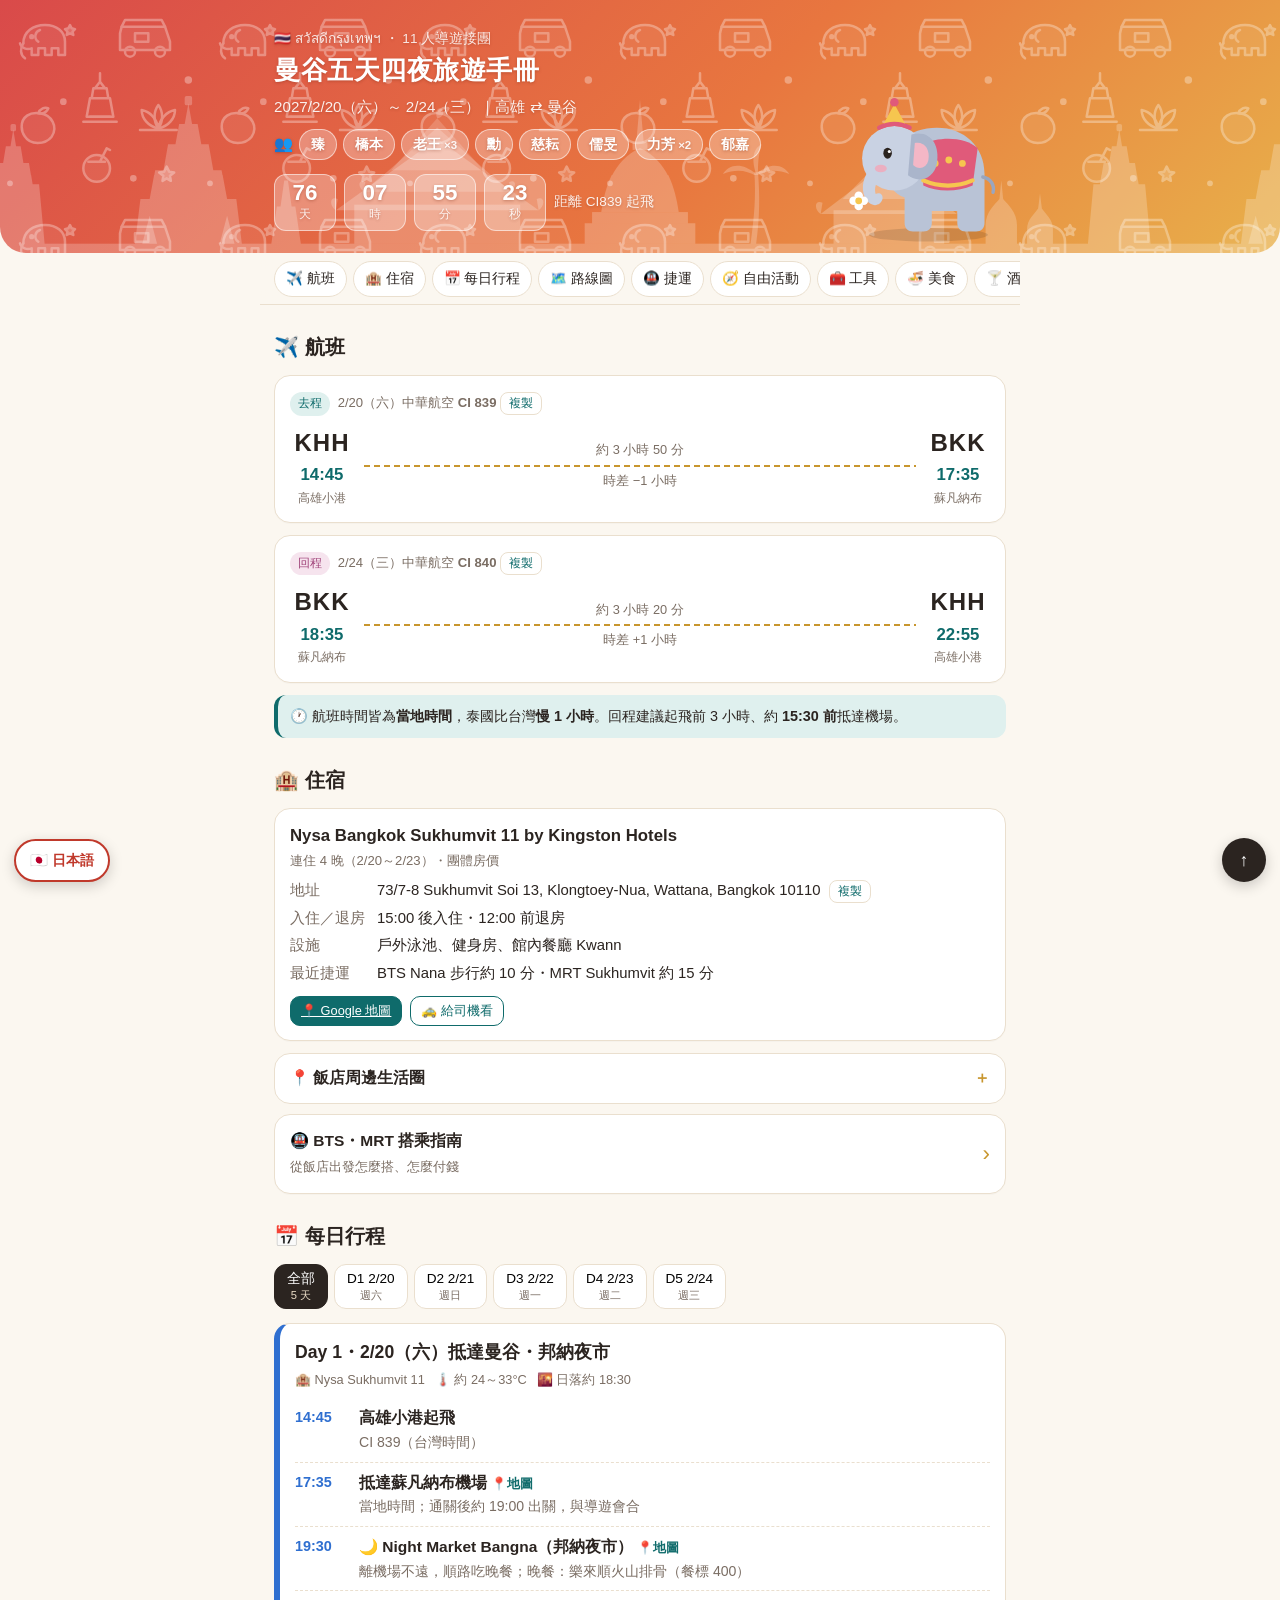
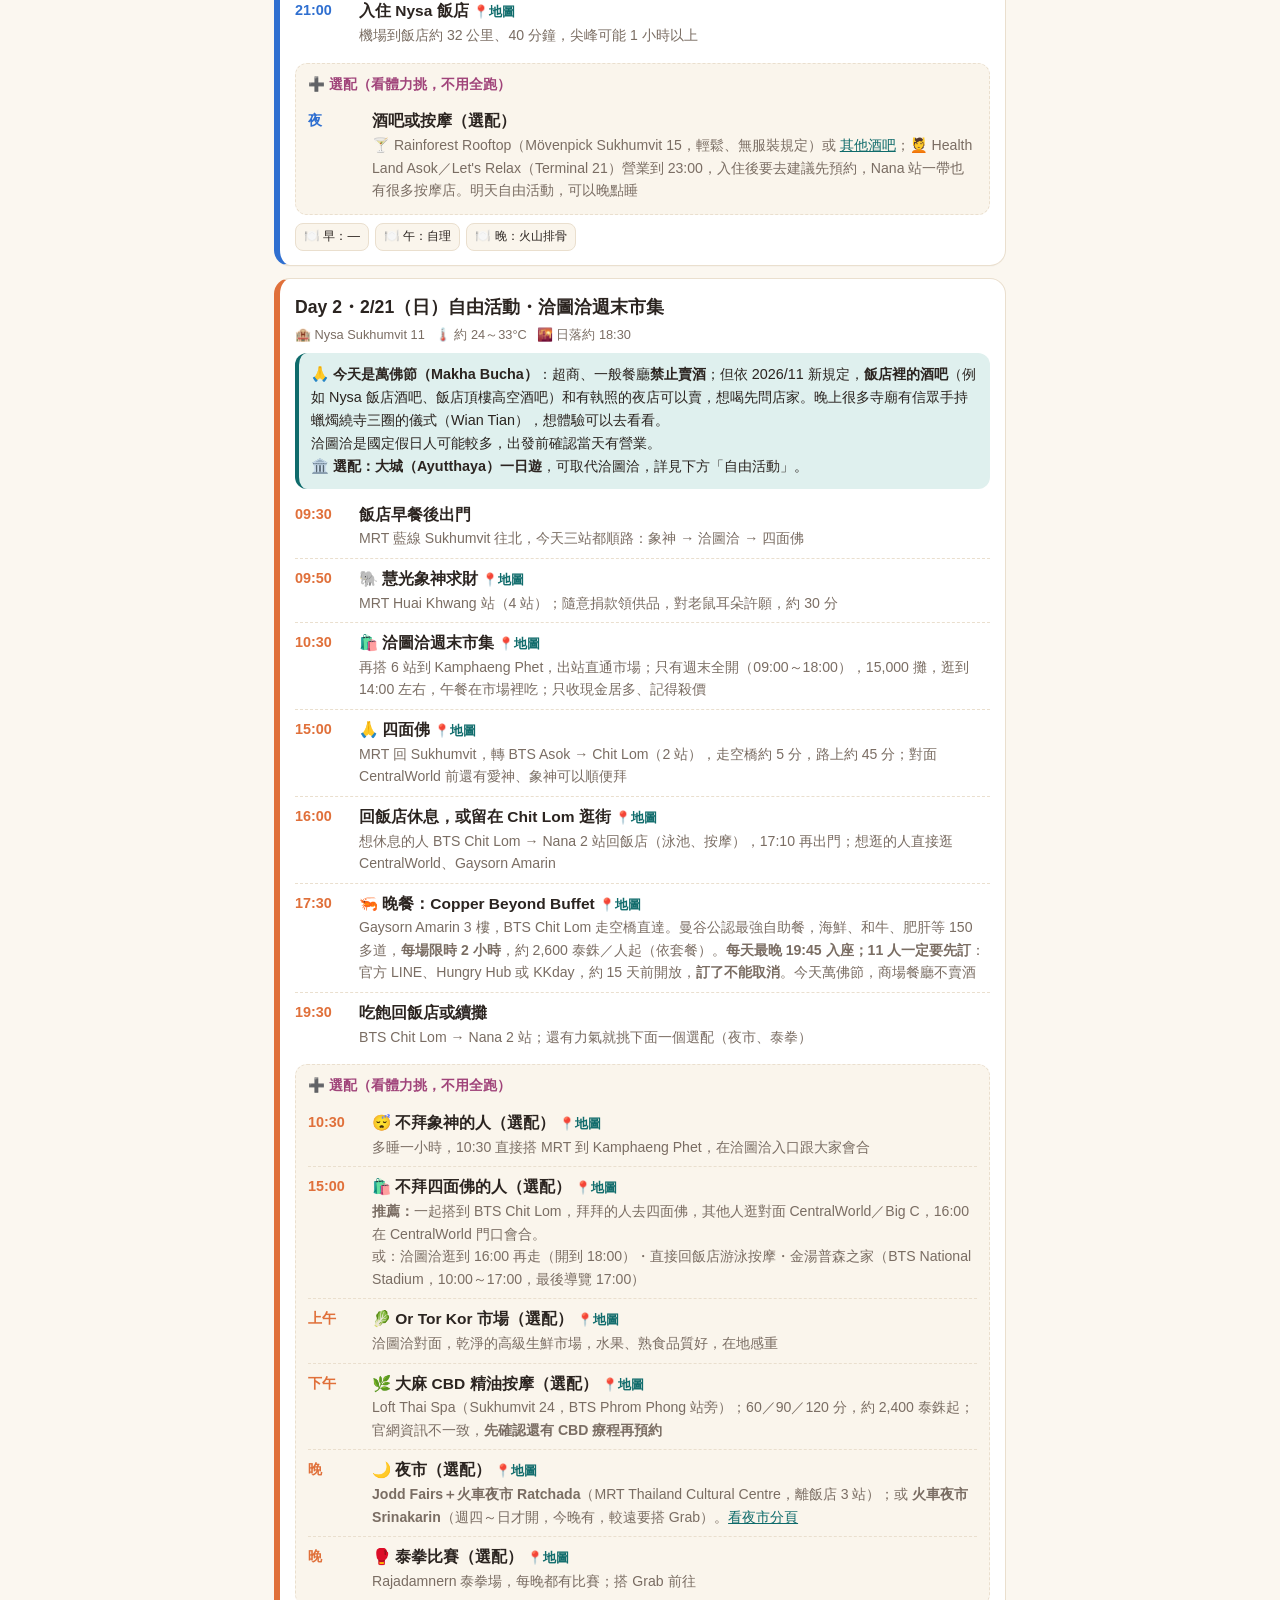
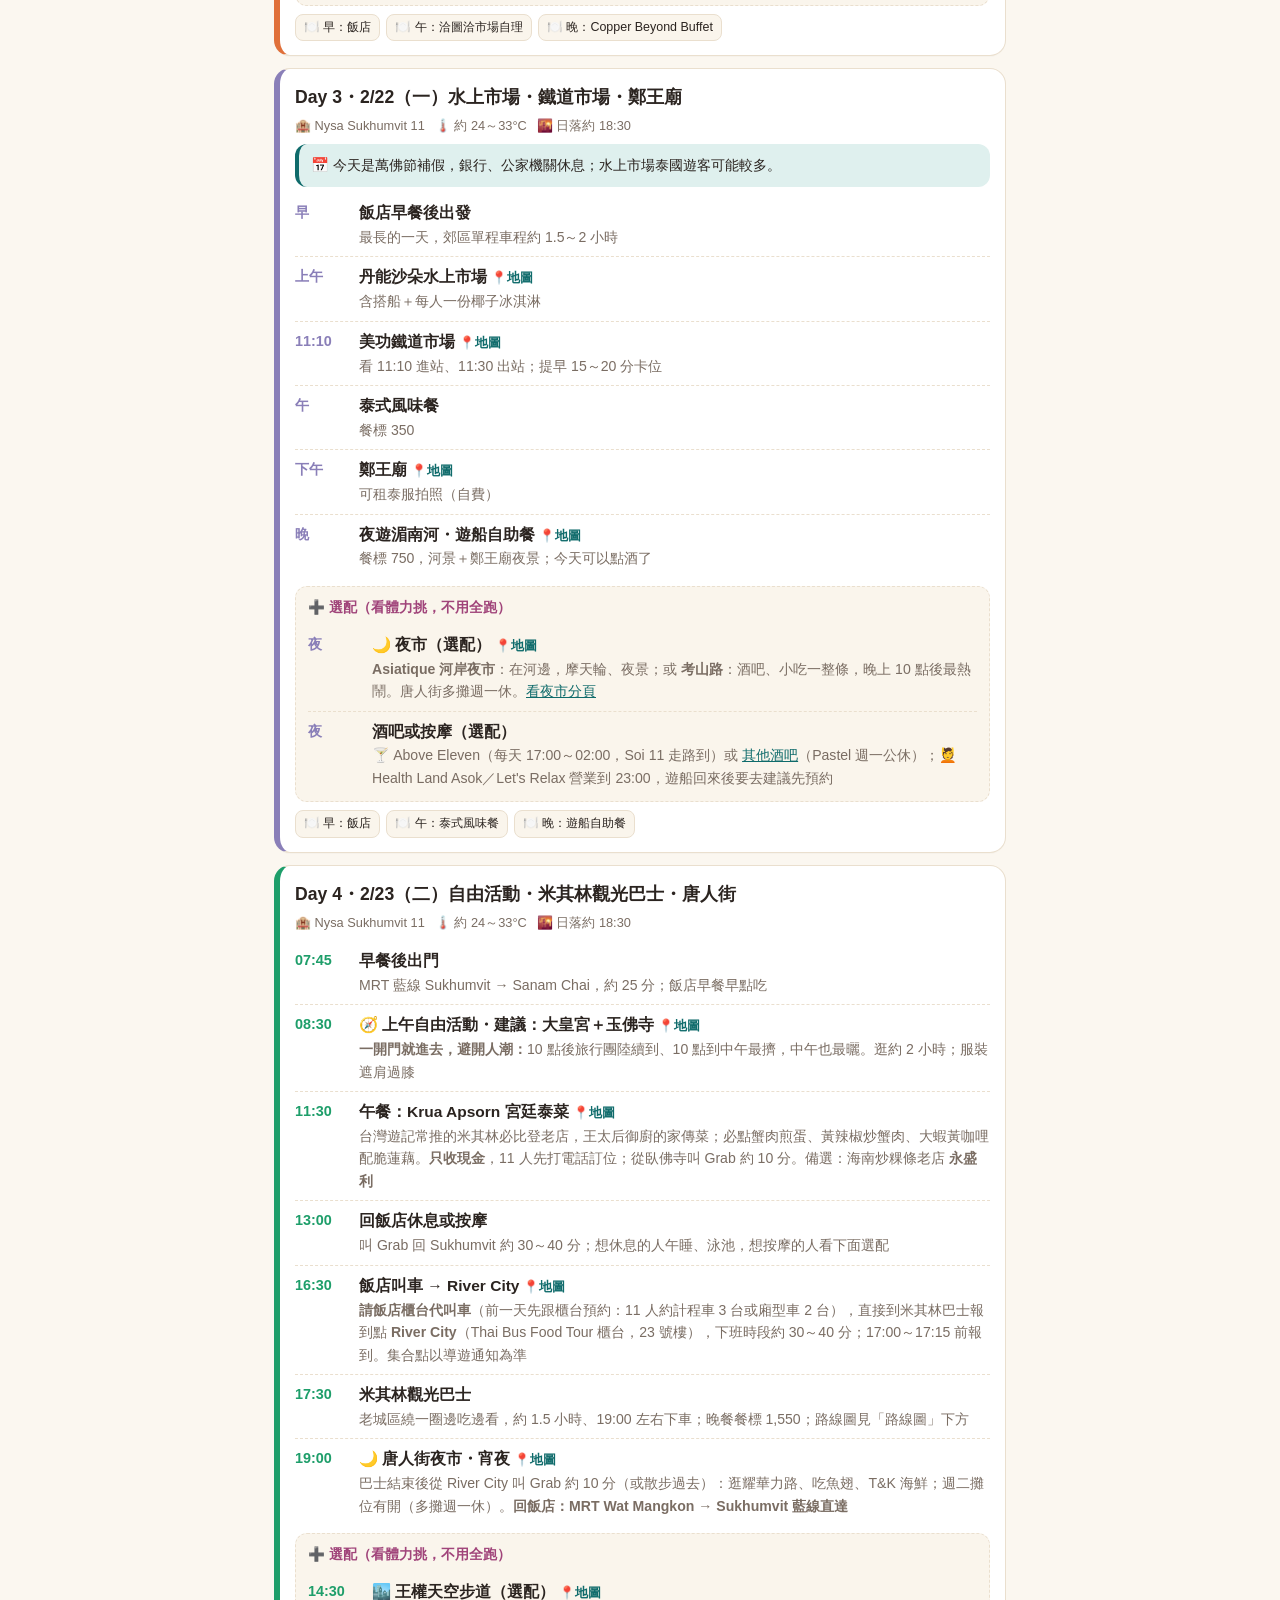
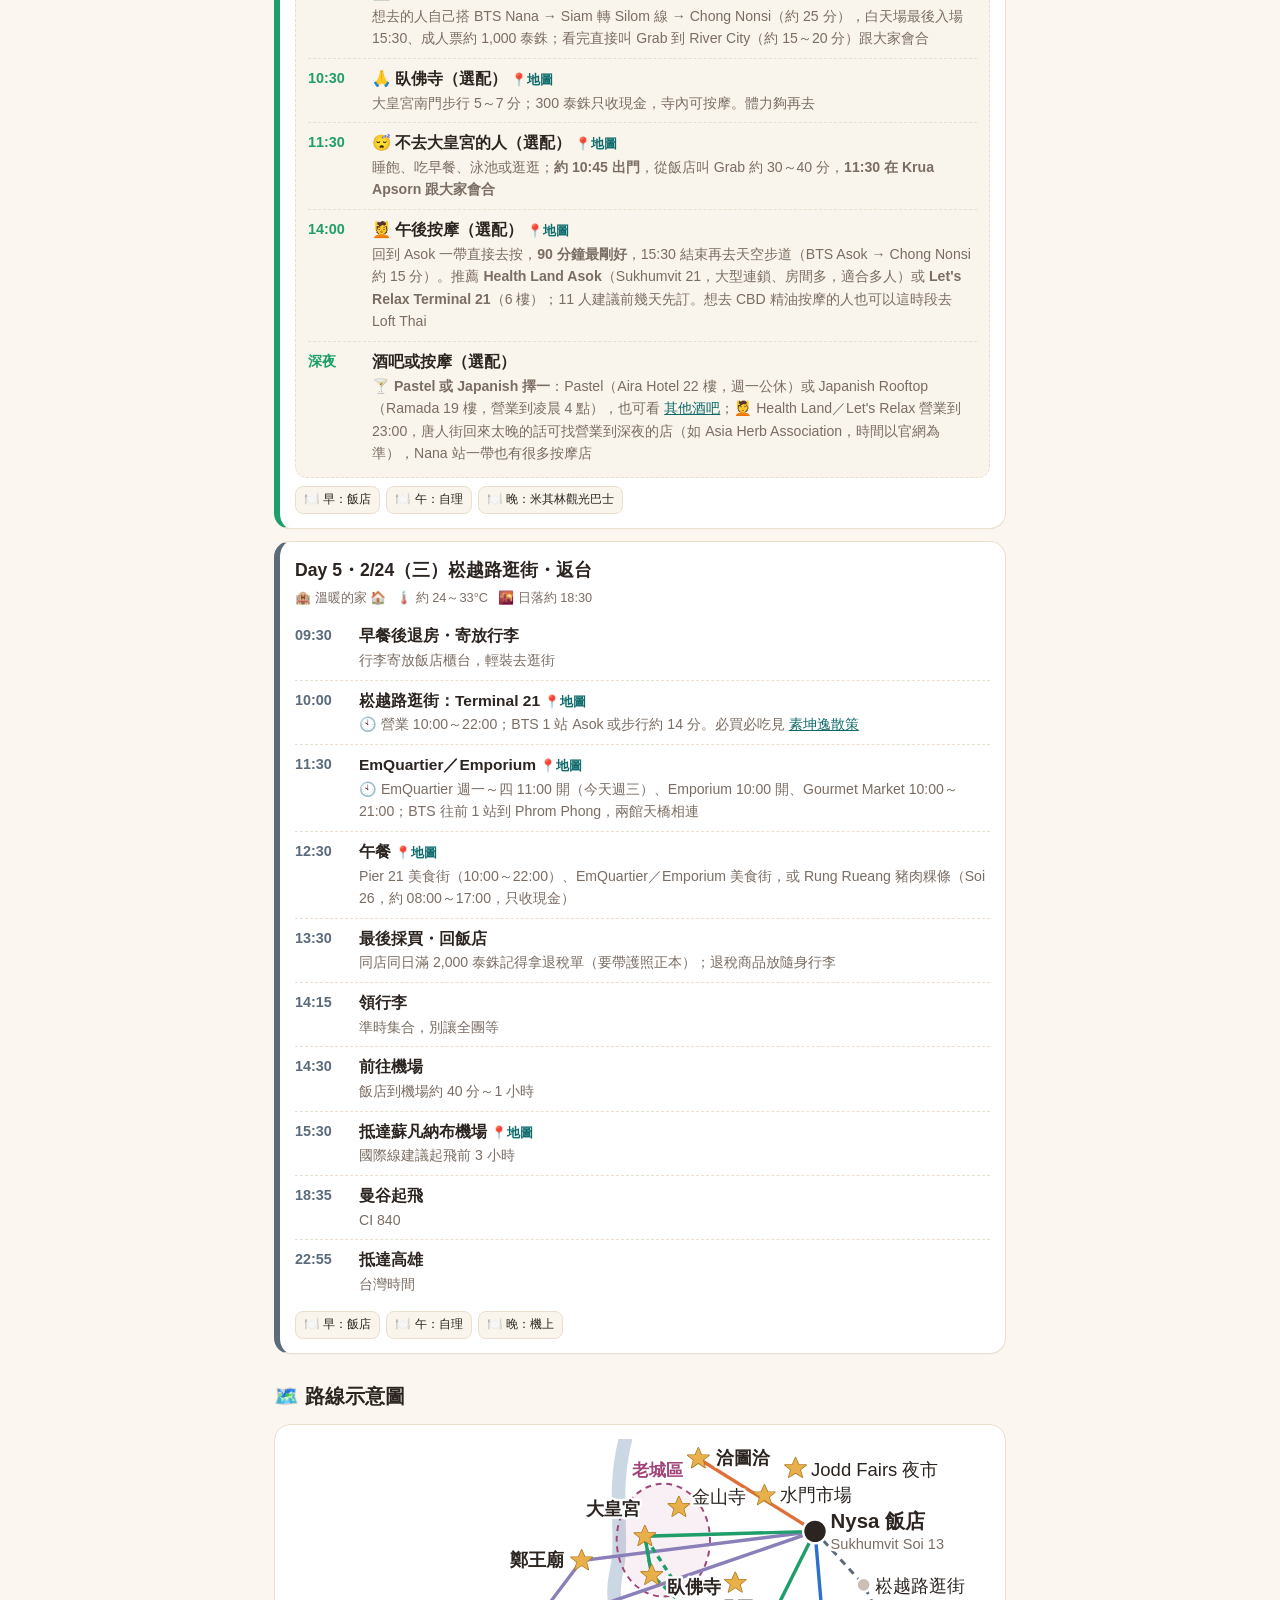
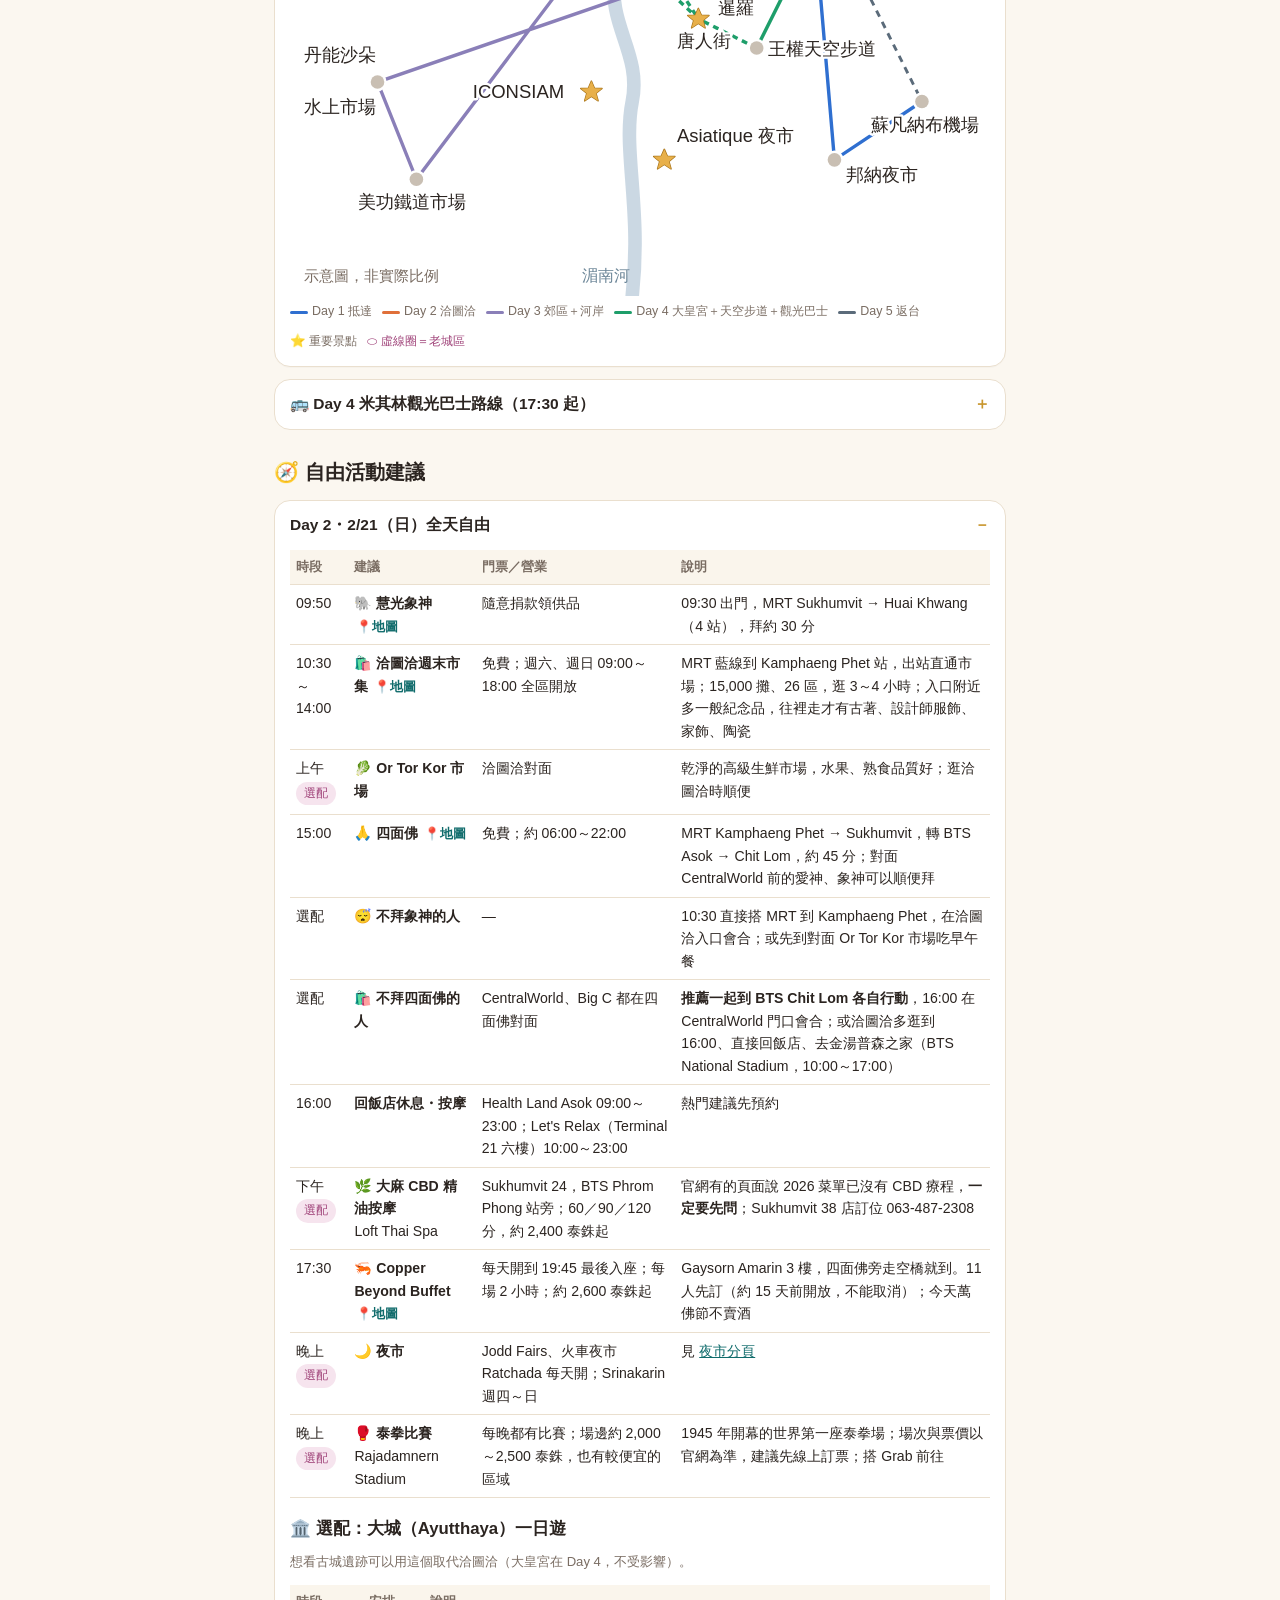
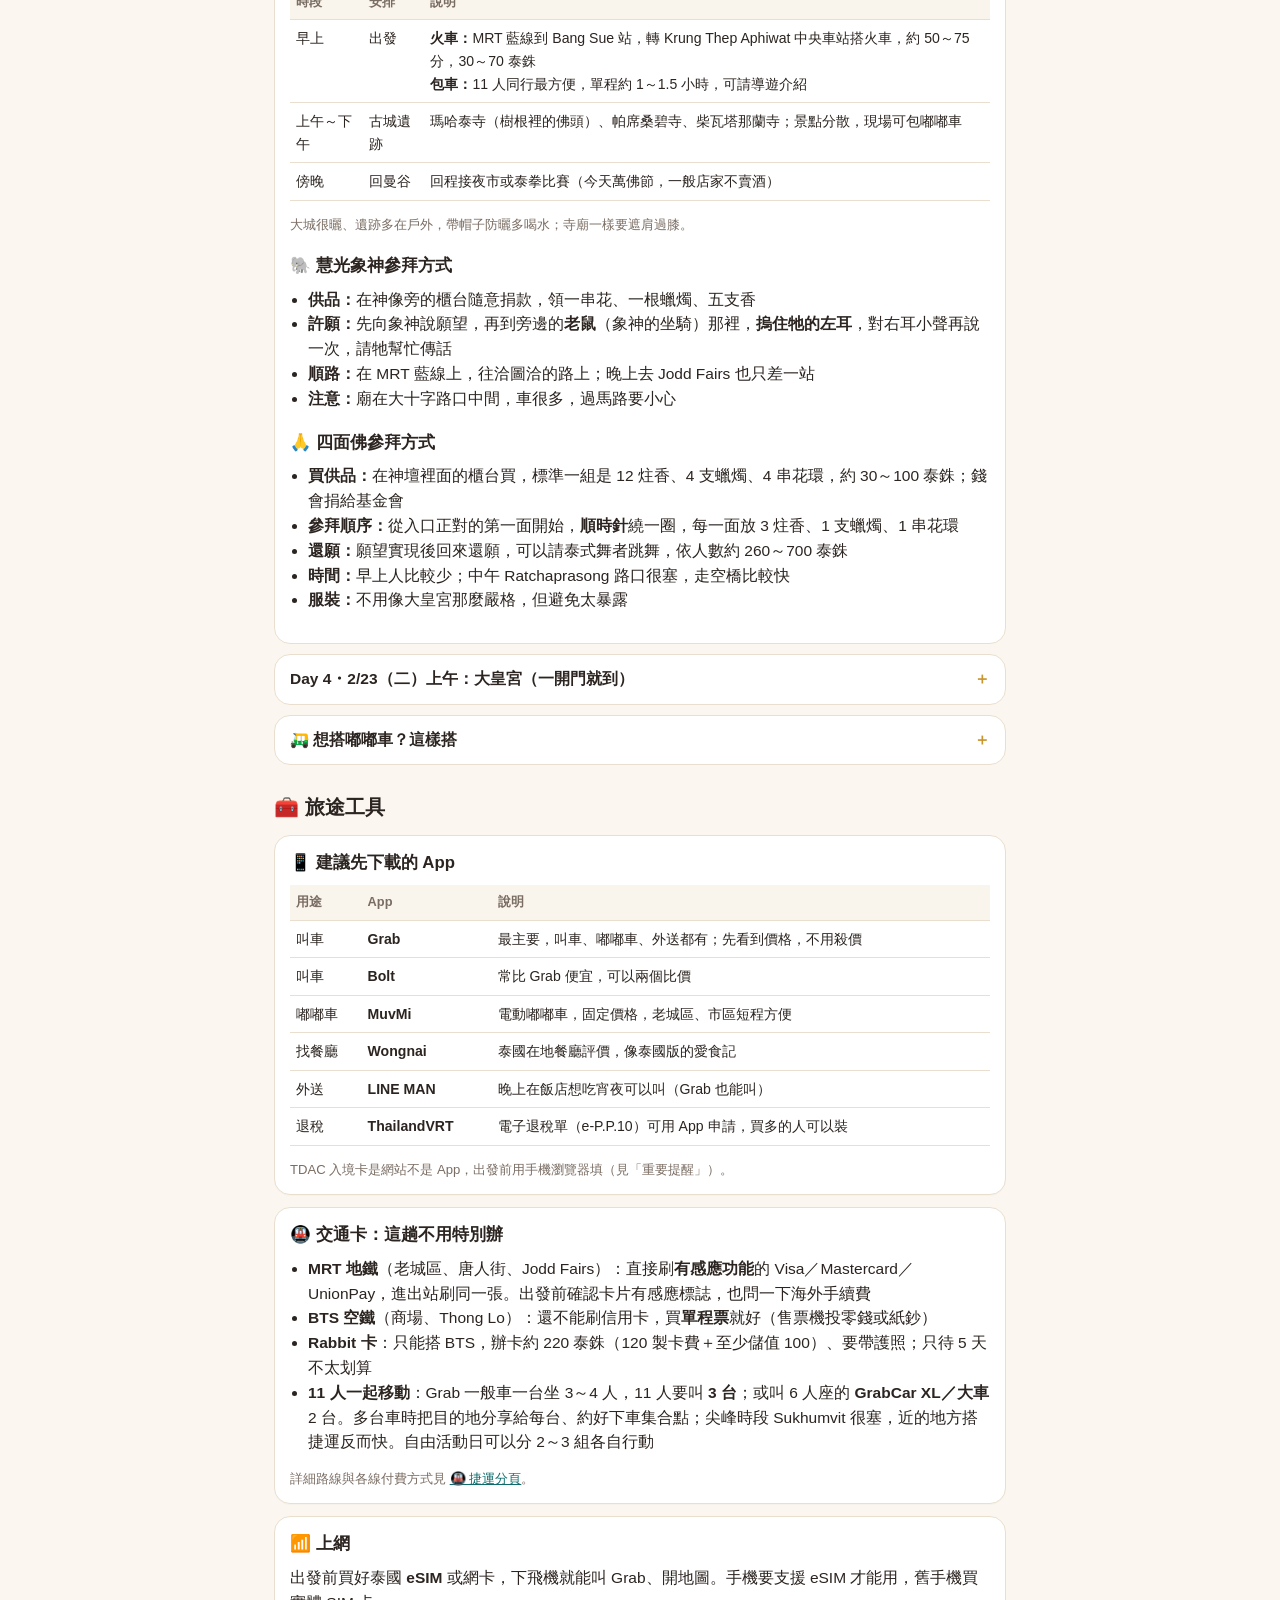
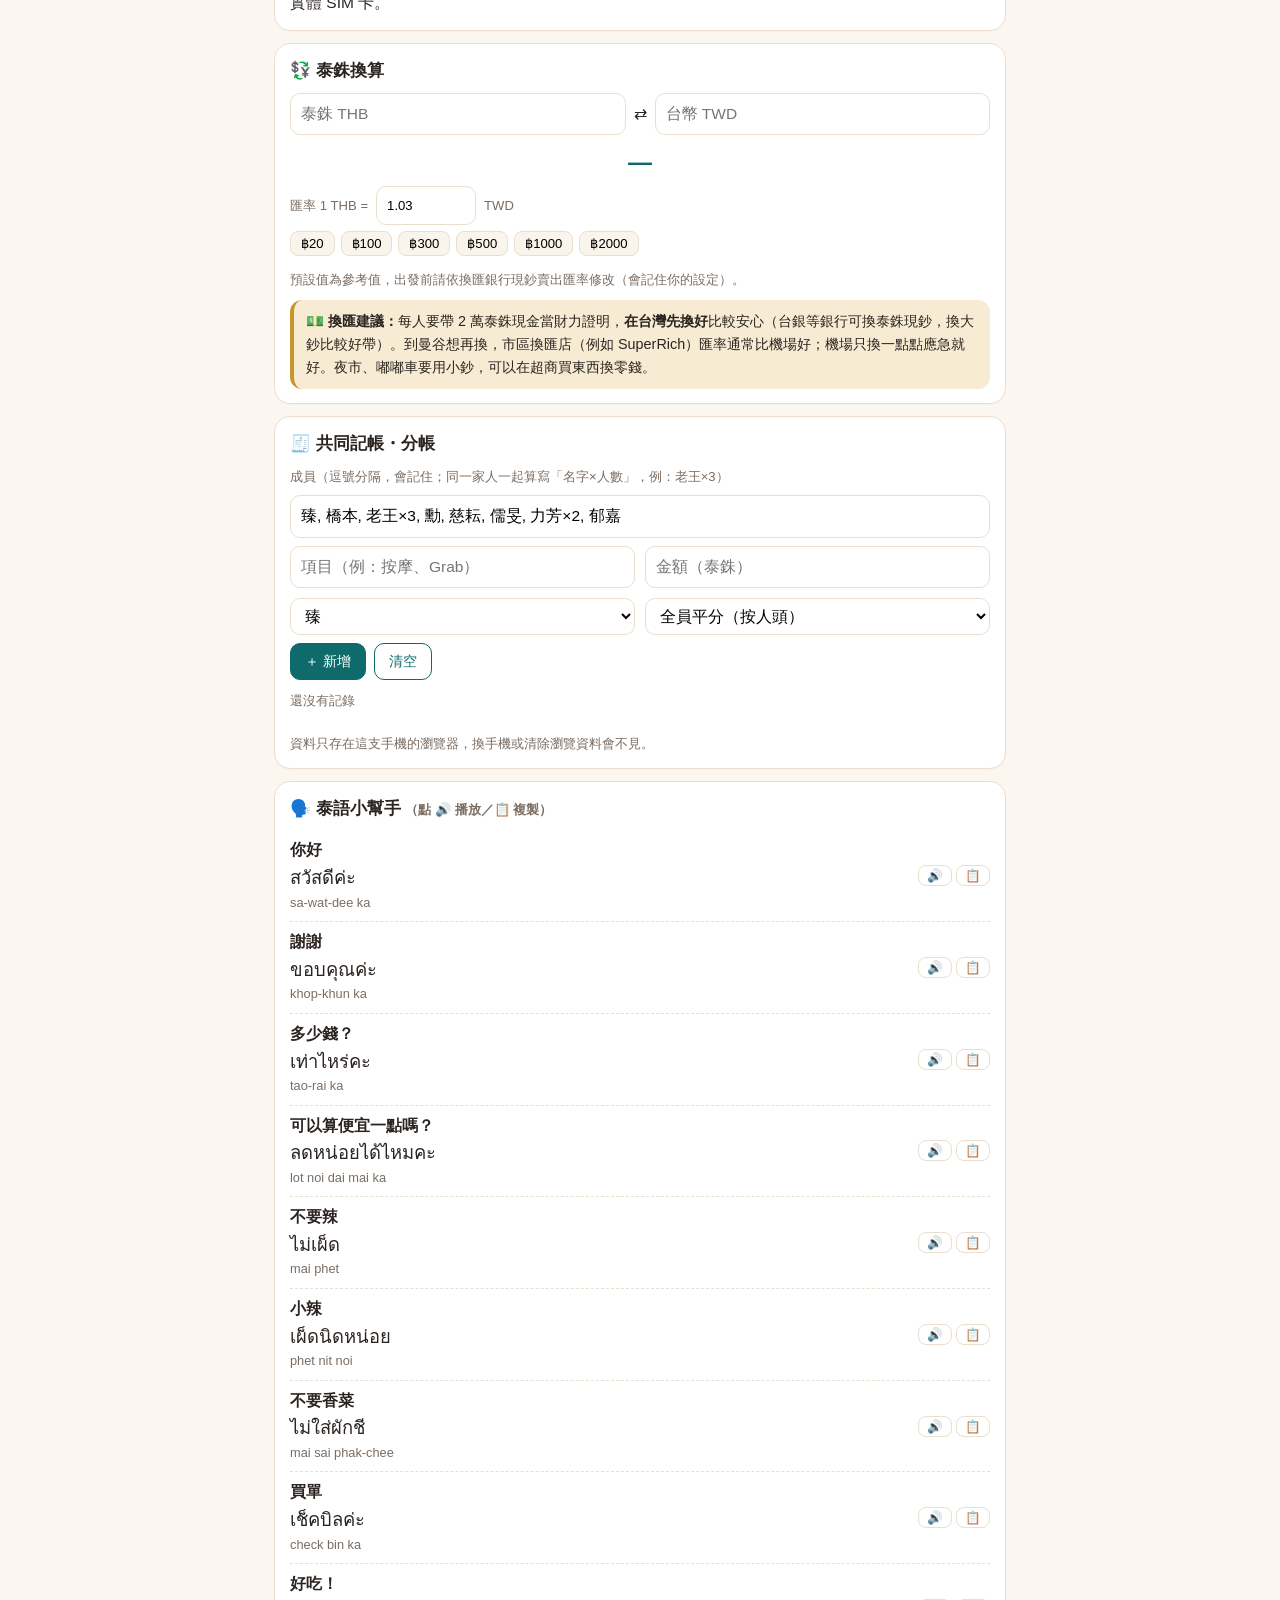
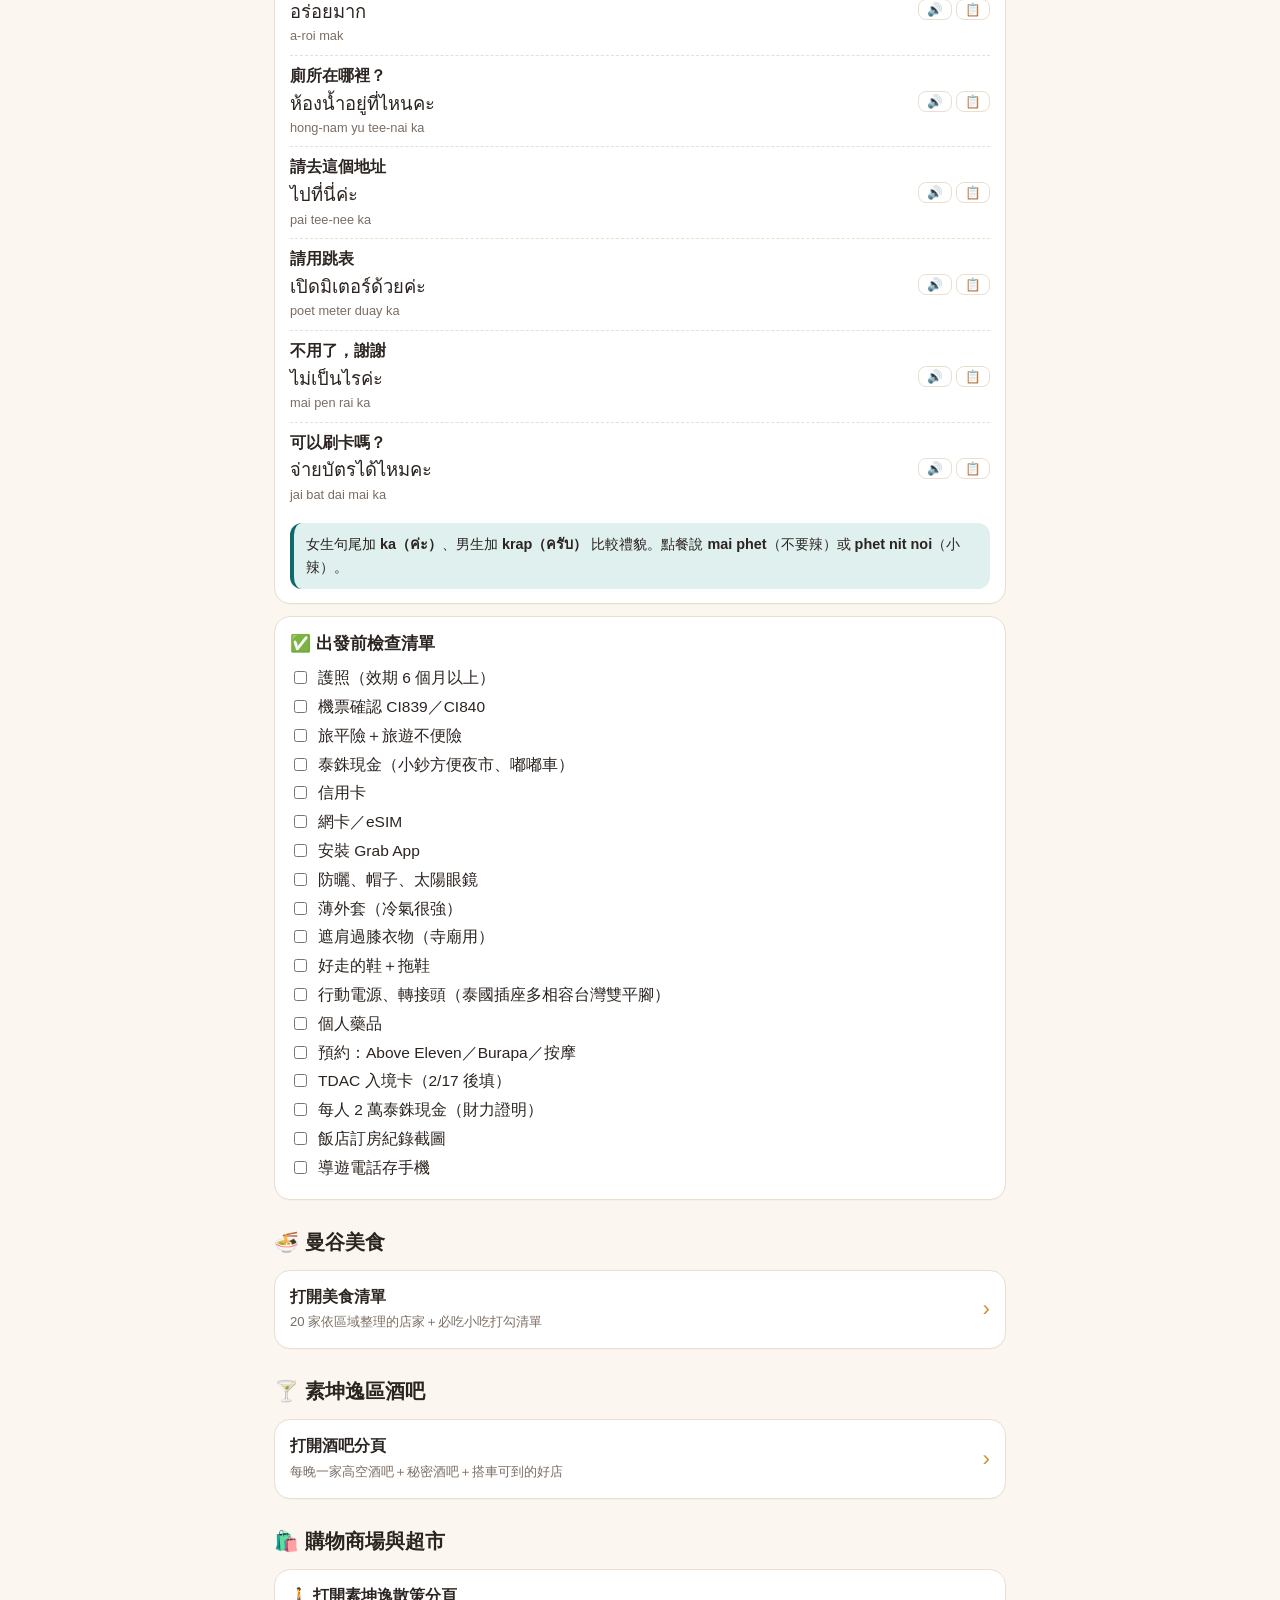
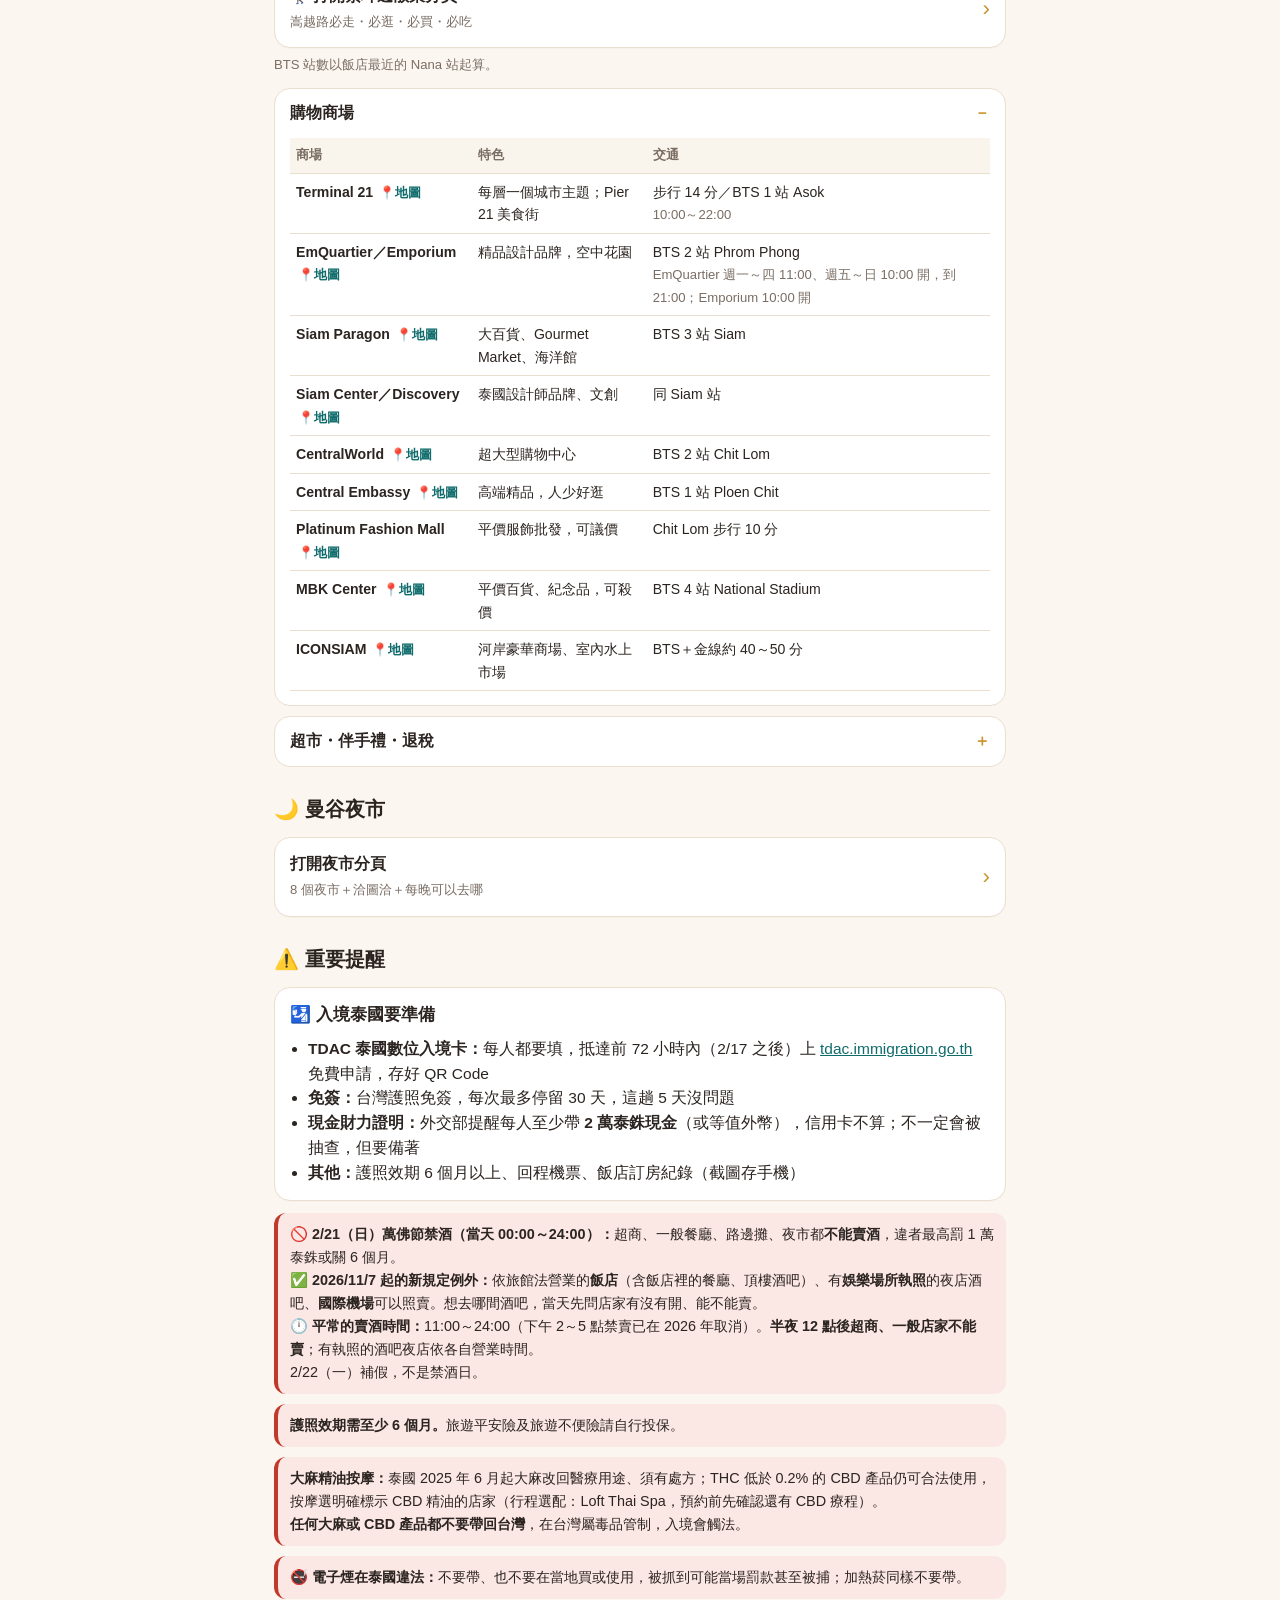
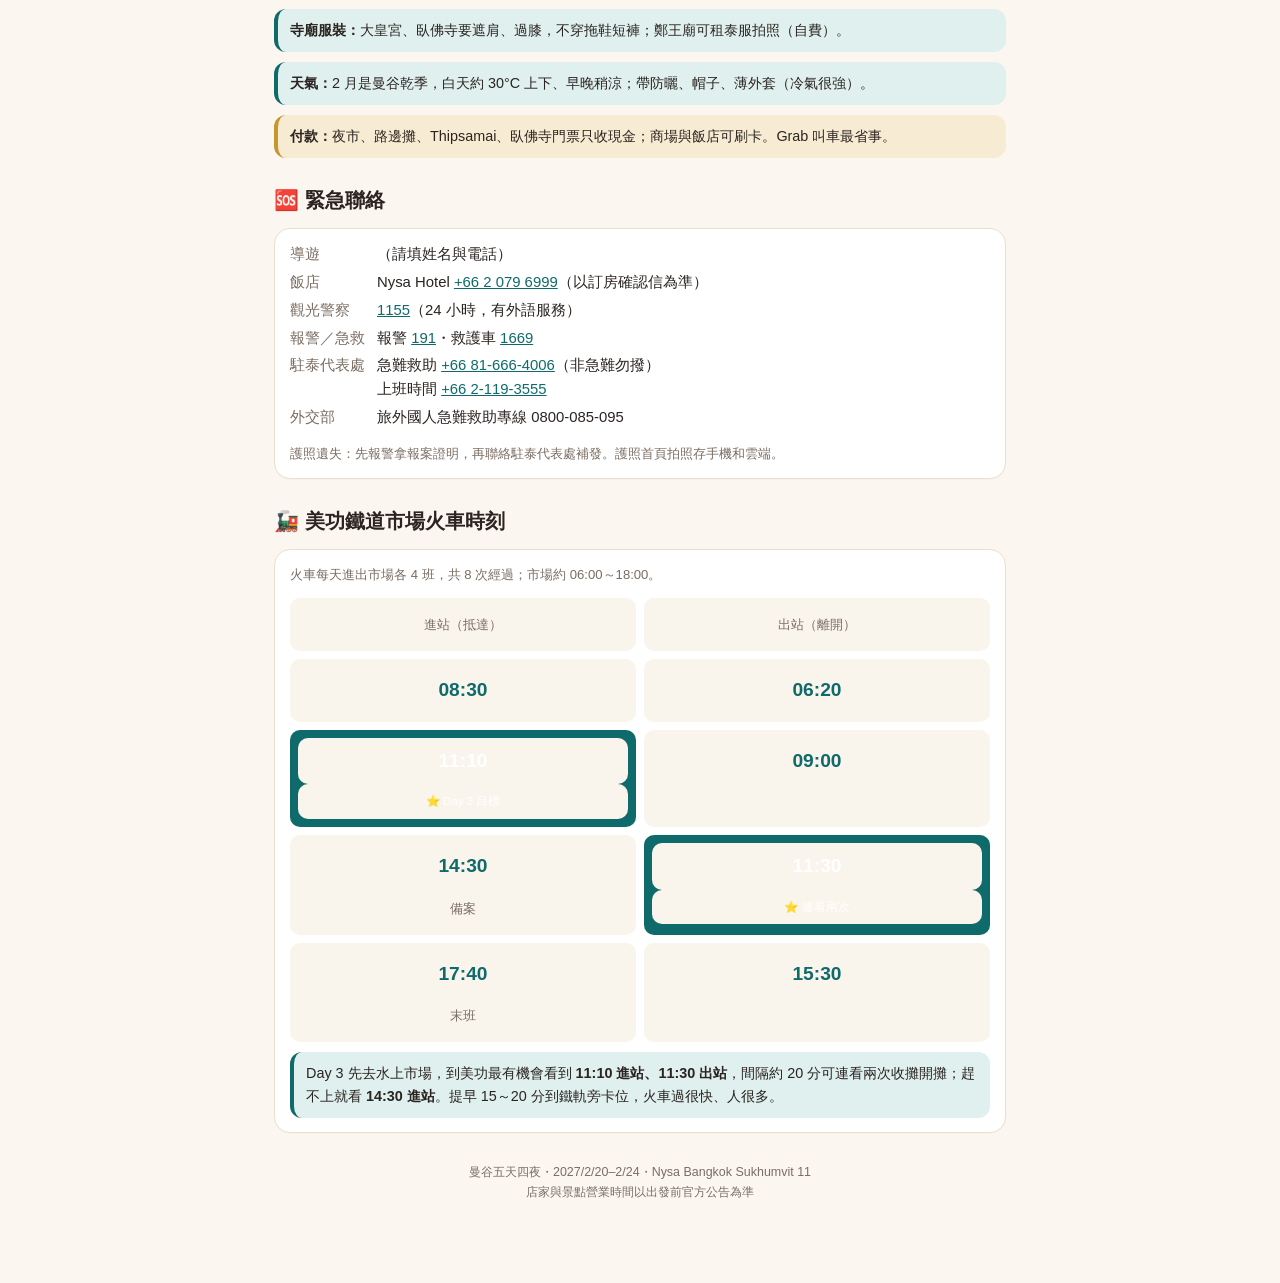
==== index.html @ 01f4abee "Day 4 改飯店叫車到 River City，天空步道改選配 Co-Authored-By: Claude Opus 5.5 <noreply@anthropic.com> Claude-Sessi" ====
<!DOCTYPE html>
<html lang="zh-Hant">
<head>
<meta charset="UTF-8">
<meta name="viewport" content="width=device-width, initial-scale=1, viewport-fit=cover">
<title>🇹🇭 曼谷五天四夜旅遊手冊｜2027/2/20–2/24</title>
<style>
:root{
  --bg:#fbf7f0; --card:#ffffff; --ink:#2b2420; --muted:#7a6d63; --line:#eadfce;
  --gold:#c8962e; --gold-soft:#f7ecd3; --teal:#0f6b6b; --teal-soft:#dff0ee;
  --orchid:#a0447a; --orchid-soft:#f6e4ee; --red:#c0392b; --red-soft:#fbe7e4;
  --d1:#2f6fd0; --d2:#e0703a; --d3:#8a7fb8; --d4:#1e9e6a; --d5:#5b6b7a;
  --radius:16px;
}
*{box-sizing:border-box}
html{scroll-behavior:smooth}
body{margin:0;font-family:-apple-system,BlinkMacSystemFont,"PingFang TC","Noto Sans TC","Microsoft JhengHei",sans-serif;background:var(--bg);color:var(--ink);line-height:1.6;font-size:15.5px;-webkit-text-size-adjust:100%}
a{color:var(--teal)}
.wrap{max-width:760px;margin:0 auto;padding:0 14px 80px}
header.hero{--tmpl:1;background:url("assets/temples.svg") center bottom/auto 62% repeat-x,url("assets/pattern.svg") 0 0/200px repeat,linear-gradient(135deg,#d94a4a 0%,#e8763f 55%,#e8b04a 100%);color:#fff;padding:28px 18px 22px;border-radius:0 0 26px 26px;position:relative;overflow:hidden;text-shadow:0 1px 3px rgba(120,40,20,.35)}
header.hero::after{content:"";position:absolute;right:max(8px,calc(50% - 370px));bottom:6px;width:96px;height:86px;background:url("assets/elephant.svg") center/contain no-repeat;pointer-events:none}
@media(max-width:599px){header.hero{background-size:auto 40%,200px,auto}}
@media(min-width:600px){header.hero::after{width:170px;height:153px;bottom:8px}}
.hero h1,.hero .sub,.hero .count{position:relative;z-index:1}
.count .box{background:rgba(255,255,255,.28)!important;border-color:rgba(255,255,255,.55)!important}
.hero h1{margin:0 0 4px;font-size:1.6rem;letter-spacing:.5px}
.hero .sub{opacity:.9;font-size:.95rem}
.count{margin-top:14px;display:flex;gap:8px;flex-wrap:wrap}
.count .box{background:rgba(255,255,255,.14);border:1px solid rgba(255,255,255,.25);border-radius:12px;padding:6px 10px;text-align:center;min-width:62px}
.count .n{font-size:1.4rem;font-weight:700;line-height:1.1;font-variant-numeric:tabular-nums}
.count .l{font-size:.72rem;opacity:.85}
.count .msg{align-self:center;font-size:.85rem;opacity:.9}
nav.jump{position:sticky;top:0;z-index:20;background:rgba(251,247,240,.94);backdrop-filter:blur(8px);-webkit-backdrop-filter:blur(8px);border-bottom:1px solid var(--line);margin:0 -14px;padding:8px 14px;display:flex;gap:6px;overflow-x:auto;scrollbar-width:none}
nav.jump::-webkit-scrollbar{display:none}
nav.jump a{flex:0 0 auto;text-decoration:none;color:var(--ink);background:#fff;border:1px solid var(--line);padding:6px 11px;border-radius:999px;font-size:.85rem;white-space:nowrap}
nav.jump a:active{background:var(--gold-soft)}
section{scroll-margin-top:60px;margin-top:26px}
h2{font-size:1.25rem;margin:0 0 12px;display:flex;align-items:center;gap:8px}
h3{font-size:1.05rem;margin:18px 0 8px}
.card{background:var(--card);border:1px solid var(--line);border-radius:var(--radius);padding:14px 15px;margin-bottom:12px;box-shadow:0 1px 0 rgba(0,0,0,.02)}
.grid2{display:grid;grid-template-columns:1fr 1fr;gap:10px}
@media(max-width:520px){.grid2{grid-template-columns:1fr}}
.kv{display:grid;grid-template-columns:auto 1fr;gap:4px 12px;font-size:.93rem}
.kv b{color:var(--muted);font-weight:500}
.tag{display:inline-block;font-size:.75rem;padding:2px 8px;border-radius:999px;background:var(--gold-soft);color:#8a6414;margin:2px 4px 2px 0}
.tag.t{background:var(--teal-soft);color:var(--teal)}
.tag.o{background:var(--orchid-soft);color:var(--orchid)}
.tag.r{background:var(--red-soft);color:var(--red)}
.note{border-radius:12px;padding:10px 12px;font-size:.9rem;margin:10px 0}
.note.imp{background:var(--red-soft);border-left:4px solid var(--red)}
.note.tip{background:var(--teal-soft);border-left:4px solid var(--teal)}
.note.gold{background:var(--gold-soft);border-left:4px solid var(--gold)}
.flight{display:flex;align-items:center;gap:10px}
.flight .ap{text-align:center;min-width:64px}
.flight .ap .code{font-size:1.5rem;font-weight:700;letter-spacing:1px}
.flight .ap .t{font-size:1.05rem;font-weight:600;color:var(--teal)}
.flight .ap .c{font-size:.75rem;color:var(--muted)}
.flight .mid{flex:1;text-align:center;font-size:.8rem;color:var(--muted)}
.flight .mid .line{height:2px;background:repeating-linear-gradient(90deg,var(--gold) 0 6px,transparent 6px 10px);margin:4px 0}
.copy{border:1px solid var(--line);background:#fff;border-radius:8px;padding:2px 8px;font-size:.78rem;cursor:pointer;color:var(--teal);margin-left:4px}
.copy.ok{background:var(--teal);color:#fff;border-color:var(--teal)}
.btn{border:1px solid var(--teal);background:var(--teal);color:#fff;border-radius:10px;padding:8px 14px;font-size:.9rem;cursor:pointer}
.btn.ghost{background:#fff;color:var(--teal)}
.btn.sm{padding:4px 10px;font-size:.8rem}
.daybar{display:flex;gap:6px;overflow-x:auto;padding-bottom:6px;margin-bottom:8px;scrollbar-width:none}
.daybar::-webkit-scrollbar{display:none}
.daybar button{flex:0 0 auto;border:1px solid var(--line);background:#fff;border-radius:12px;padding:6px 12px;font-size:.85rem;cursor:pointer;line-height:1.25;text-align:center}
.daybar button small{display:block;font-size:.7rem;color:var(--muted)}
.daybar button.on{background:var(--ink);color:#fff;border-color:var(--ink)}
.daybar button.on small{color:#e9dcc6}
.day{border-left:6px solid var(--dc,var(--gold))}
.day .dh{display:flex;justify-content:space-between;align-items:flex-start;gap:8px;flex-wrap:wrap}
.day .dh h3{margin:0;font-size:1.1rem}
.day .meta{font-size:.8rem;color:var(--muted);display:flex;gap:10px;flex-wrap:wrap;margin:4px 0 8px}
.tl{list-style:none;margin:6px 0 0;padding:0}
.tl li{display:grid;grid-template-columns:54px 1fr;gap:10px;padding:8px 0;border-top:1px dashed var(--line)}
.tl li:first-child{border-top:0}
.tl .tm{font-weight:700;color:var(--dc,var(--teal));font-variant-numeric:tabular-nums;font-size:.9rem}
.tl .ti{font-weight:600}
.tl .ds{font-size:.88rem;color:var(--muted)}
.tl .pin{text-decoration:none;font-size:.8rem;margin-left:4px;white-space:nowrap}
.meals{display:flex;gap:6px;flex-wrap:wrap;margin-top:8px}
.meals span{font-size:.78rem;background:#faf5ec;border:1px solid var(--line);border-radius:8px;padding:3px 8px}
table{width:100%;border-collapse:collapse;font-size:.88rem}
th,td{border-bottom:1px solid var(--line);padding:7px 6px;text-align:left;vertical-align:top}
th{background:#faf5ec;color:var(--muted);font-weight:600;font-size:.8rem}
.tbl{overflow-x:auto;-webkit-overflow-scrolling:touch}
.tbl table{min-width:520px}
details{background:#fff;border:1px solid var(--line);border-radius:var(--radius);margin-bottom:10px;overflow:hidden}
details>summary{cursor:pointer;padding:12px 15px;font-weight:600;list-style:none;display:flex;justify-content:space-between;align-items:center}
details>summary::-webkit-details-marker{display:none}
details>summary::after{content:"＋";color:var(--gold);font-weight:700}
details[open]>summary::after{content:"－"}
details .in{padding:0 15px 14px}
.train{display:grid;grid-template-columns:1fr 1fr;gap:8px;text-align:center}
.train div{background:#faf5ec;border-radius:10px;padding:8px}
.train .big{font-size:1.2rem;font-weight:700;color:var(--teal)}
.train .hl{background:var(--teal);color:#fff}
.train .hl .big{color:#fff}
input,select{font:inherit;border:1px solid var(--line);border-radius:10px;padding:8px 10px;background:#fff;width:100%}
.row{display:flex;gap:8px;align-items:center}
.row>*{flex:1}
.conv .out{font-size:1.5rem;font-weight:700;color:var(--teal);text-align:center;margin:8px 0 2px}
.quick{display:flex;gap:6px;flex-wrap:wrap;margin-top:6px}
.quick button{border:1px solid var(--line);background:#faf5ec;border-radius:8px;padding:4px 10px;font-size:.82rem;cursor:pointer}
.ledger-list{margin-top:10px}
.ledger-list .it{display:flex;justify-content:space-between;gap:8px;padding:7px 0;border-top:1px dashed var(--line);font-size:.88rem}
.ledger-list .it .x{color:var(--red);cursor:pointer;border:0;background:none;font-size:1rem}
.bal{display:grid;grid-template-columns:repeat(auto-fill,minmax(130px,1fr));gap:6px;margin-top:8px}
.bal div{background:#faf5ec;border-radius:8px;padding:6px 8px;font-size:.82rem}
.bal .pos{color:var(--teal);font-weight:700}
.bal .neg{color:var(--red);font-weight:700}
.phr{display:grid;grid-template-columns:1fr auto;gap:4px 8px;align-items:center;padding:8px 0;border-top:1px dashed var(--line)}
.phr:first-child{border-top:0}
.phr .zh{font-weight:600}
.phr .th{font-size:1.15rem}
.phr .rd{font-size:.8rem;color:var(--muted)}
.check li{list-style:none;margin:4px 0}
.check label{display:flex;gap:8px;align-items:flex-start;cursor:pointer}
.check input{width:auto;margin-top:5px}
.check input:checked+span{text-decoration:line-through;color:var(--muted)}
.mapwrap svg{width:100%;height:auto;display:block}
.legend{display:flex;gap:10px;flex-wrap:wrap;font-size:.78rem;color:var(--muted);margin-top:6px}
.legend i{display:inline-block;width:18px;height:3px;border-radius:2px;vertical-align:middle;margin-right:4px}
footer{text-align:center;color:var(--muted);font-size:.78rem;margin-top:30px}
.toTop{position:fixed;right:14px;bottom:18px;background:var(--ink);color:#fff;border:0;border-radius:50%;width:44px;height:44px;font-size:1.1rem;box-shadow:0 4px 14px rgba(0,0,0,.2);cursor:pointer;z-index:30}
.small{font-size:.82rem;color:var(--muted)}
.optbox{background:#faf5ec;border:1px dashed var(--line);border-radius:12px;padding:4px 12px;margin-top:8px}
.opth{font-size:.85rem;font-weight:700;color:var(--orchid);padding-top:6px}
.mp{text-decoration:none;font-size:.8rem;white-space:nowrap;margin-left:2px;font-weight:600}
.mems{position:relative;z-index:1;display:flex;flex-wrap:wrap;align-items:center;gap:6px;margin-top:10px;font-size:.95rem}.mem{background:rgba(255,255,255,.28);border:1px solid rgba(255,255,255,.55);color:#fff;border-radius:999px;padding:3px 11px;font-weight:600;font-size:.88rem}.mem small{margin-left:3px;font-size:.72rem;font-weight:700;opacity:.9}
</style>
</head>
<body>

<header class="hero">
  <div class="wrap" style="padding-bottom:0">
    <div style="font-size:.85rem;opacity:.85">🇹🇭 สวัสดีกรุงเทพฯ ・ 11 人導遊接團</div>
    <h1>曼谷五天四夜旅遊手冊</h1>
    <div class="sub">2027/2/20（六）～ 2/24（三）｜高雄 ⇄ 曼谷</div>
    <div class="mems">👥 <span class="mem">臻</span><span class="mem">橋本</span><span class="mem">老王<small>×3</small></span><span class="mem">勳</span><span class="mem">慈耘</span><span class="mem">儒旻</span><span class="mem">力芳<small>×2</small></span><span class="mem">郁嘉</span></div>
    <div class="count" id="countdown"></div>
  </div>
</header>

<div class="wrap">
<nav class="jump">
  <a href="#flight">✈️ 航班</a>
  <a href="#hotel">🏨 住宿</a>
  <a href="#days">📅 每日行程</a>
  <a href="#map">🗺️ 路線圖</a>
  <a href="transit.html">🚇 捷運</a>
  <a href="#free">🧭 自由活動</a>
  <a href="#tools">🧰 工具</a>
  <a href="food.html">🍜 美食</a>
  <a href="bars.html">🍸 酒吧</a>
  <a href="sukhumvit.html">🚶 素坤逸散策</a>
  <a href="#shop">🛍️ 購物</a>
  <a href="night.html">🌙 夜市</a>
  <a href="#tips">⚠️ 提醒</a>
  <a href="#sos">🆘 緊急</a>
  <a href="#train">🚂 美功火車</a>
</nav>

<!-- ============ 航班 ============ -->
<section id="flight">
  <h2>✈️ 航班</h2>
  <div class="card">
    <div class="small" style="margin-bottom:6px"><span class="tag t">去程</span> 2/20（六）中華航空 <b>CI 839</b><button class="copy" data-copy="CI839">複製</button></div>
    <div class="flight">
      <div class="ap"><div class="code">KHH</div><div class="t">14:45</div><div class="c">高雄小港</div></div>
      <div class="mid">約 3 小時 50 分<div class="line"></div>時差 −1 小時</div>
      <div class="ap"><div class="code">BKK</div><div class="t">17:35</div><div class="c">蘇凡納布</div></div>
    </div>
  </div>
  <div class="card">
    <div class="small" style="margin-bottom:6px"><span class="tag o">回程</span> 2/24（三）中華航空 <b>CI 840</b><button class="copy" data-copy="CI840">複製</button></div>
    <div class="flight">
      <div class="ap"><div class="code">BKK</div><div class="t">18:35</div><div class="c">蘇凡納布</div></div>
      <div class="mid">約 3 小時 20 分<div class="line"></div>時差 +1 小時</div>
      <div class="ap"><div class="code">KHH</div><div class="t">22:55</div><div class="c">高雄小港</div></div>
    </div>
  </div>
  <div class="note tip">🕐 航班時間皆為<b>當地時間</b>，泰國比台灣<b>慢 1 小時</b>。回程建議起飛前 3 小時、約 <b>15:30 前</b>抵達機場。</div>
</section>

<!-- ============ 住宿 ============ -->
<section id="hotel">
  <h2>🏨 住宿</h2>
  <div class="card">
    <div style="font-weight:700;font-size:1.05rem">Nysa Bangkok Sukhumvit 11 by Kingston Hotels</div>
    <div class="small">連住 4 晚（2/20～2/23）・團體房價</div>
    <div class="kv" style="margin-top:8px">
      <b>地址</b><span>73/7-8 Sukhumvit Soi 13, Klongtoey-Nua, Wattana, Bangkok 10110 <button class="copy" data-copy="73/7-8 Sukhumvit 13, Klongtoey-Nua, Wattana, Bangkok 10110">複製</button></span>
      <b>入住／退房</b><span>15:00 後入住・12:00 前退房</span>
      <b>設施</b><span>戶外泳池、健身房、館內餐廳 Kwann</span>
      <b>最近捷運</b><span>BTS Nana 步行約 10 分・MRT Sukhumvit 約 15 分</span>
    </div>
    <div style="margin-top:10px;display:flex;gap:8px;flex-wrap:wrap">
      <a class="btn sm" href="https://www.google.com/maps/search/?api=1&query=Nysa+Hotel+Bangkok+Sukhumvit+11" target="_blank" rel="noopener">📍 Google 地圖</a>
      <button class="btn sm ghost" onclick="showTaxi()">🚕 給司機看</button>
    </div>
    <div id="taxiCard" style="display:none;margin-top:10px;background:#111;color:#fff;border-radius:12px;padding:16px;text-align:center">
      <div style="font-size:1.35rem;font-weight:700;line-height:1.5">โรงแรม ไนซ่า กรุงเทพ<br>สุขุมวิท ซอย 13</div>
      <div style="font-size:.9rem;opacity:.8;margin-top:6px">Nysa Hotel Bangkok, Sukhumvit Soi 13<br>（近 BTS Nana 站）</div>
    </div>
  </div>
  <details>
    <summary>📍 飯店周邊生活圈</summary>
    <div class="in">
      <p class="small" style="margin-top:0">飯店在 Soi 13 小巷內，巷內安靜，走出巷口就是曼谷最熱鬧的觀光區之一，吃、逛、按摩都方便。</p>
      <ul style="padding-left:18px;margin:0">
        <li><b>捷運：</b>BTS Nana 站步行約 10 分（最近）；MRT Sukhumvit 約 15 分（可轉 BTS Asok）</li>
        <li><b>Soi 11 酒吧餐廳街：</b>步行幾分鐘，Above Eleven、Havana Social 等</li>
        <li><b>Nana 站一帶：</b>按摩店、路邊攤、便利商店密集</li>
        <li><b>韓國城：</b>大馬路對面 Sukhumvit Plaza 一帶</li>
        <li><b>Terminal 21：</b>步行約 14 分，頂樓 Pier 21 美食街便宜好吃</li>
      </ul>
      <div class="note imp" style="margin-bottom:0">Nana Plaza（Soi 4）與 Soi Cowboy 為成人娛樂區，晚上較喧鬧，有長輩同行可先提醒。</div>
    </div>
  </details>
  <a href="transit.html" class="card" style="display:flex;justify-content:space-between;align-items:center;text-decoration:none;color:inherit">
    <span><b>🚇 BTS・MRT 搭乘指南</b><br><span class="small">從飯店出發怎麼搭、怎麼付錢</span></span>
    <span style="font-size:1.4rem;color:var(--gold)">›</span>
  </a>
</section>

<!-- ============ 每日行程 ============ -->
<section id="days">
  <h2>📅 每日行程</h2>
  <div class="daybar" id="daybar"></div>
  <div id="dayList"></div>
</section>

<!-- ============ 路線圖 ============ -->
<section id="map">
  <h2>🗺️ 路線示意圖</h2>
  <div class="card mapwrap">
    <svg viewBox="0 0 720 470" xmlns="http://www.w3.org/2000/svg" font-family="-apple-system,'PingFang TC','Noto Sans TC',sans-serif">
      <defs><symbol id="st" viewBox="-12 -12 24 24"><path d="M0-11 3.2-3.6 11-3.4 4.8 1.6 7 9.4 0 4.8-7 9.4-4.8 1.6-11-3.4-3.2-3.6z" fill="#e8b04a" stroke="#a8741a" stroke-width="1.4"/></symbol></defs>
      <path d="M345 0 C330 60 345 100 335 140 C325 190 362 220 352 270 C342 320 362 380 352 470" fill="none" stroke="#a9bfd0" stroke-width="14" stroke-linecap="round" opacity=".6"/>
      <text x="300" y="455" font-size="16" fill="#6b8597">湄南河</text>
      <ellipse cx="384" cy="104" rx="48" ry="58" fill="#a0447a" fill-opacity=".08" stroke="#a0447a" stroke-width="2" stroke-dasharray="6 5"/>
      <text x="352" y="38" font-size="18" font-weight="700" fill="#a0447a" style="paint-order:stroke;stroke:#fff;stroke-width:5px">老城區</text>
      <g class="rt" data-d="1" stroke="var(--d1)" stroke-width="3.5" fill="none"><path d="M650 270 L560 330 L540 95"/></g>
      <g class="rt" data-d="3" stroke="var(--d3)" data-x="tour" stroke-width="3.5" fill="none"><path d="M540 95 L90 250 L130 350 L300 125 L540 95"/></g>
      <g class="rt" data-d="4" stroke="var(--d4)" stroke-width="3.5" fill="none"><path d="M540 95 L365 100 L372 140"/></g>
      <g class="rt" data-d="2" stroke="var(--d2)" stroke-width="3.5" fill="none"><path d="M540 95 L420 20"/></g>
      <g class="rt" data-d="4" stroke="var(--d4)" stroke-width="3.5" fill="none"><path d="M540 95 L480 215"/><path d="M480 215 L420 185 L372 140 L365 100 L420 185" stroke-dasharray="6 5"/></g>
      <g class="rt" data-d="5" stroke="var(--d5)" stroke-width="3" fill="none" stroke-dasharray="7 6"><path d="M540 95 L590 150 L650 270"/></g>
      <g font-size="19" fill="#2b2420" style="paint-order:stroke;stroke:#fff;stroke-width:5px;stroke-linejoin:round">
        <circle cx="540" cy="95" r="11" fill="#2b2420"/><text x="556" y="92" font-weight="700" font-size="21">Nysa 飯店</text><text x="556" y="113" font-size="15" fill="#7a6d63">Sukhumvit Soi 13</text>
        <circle cx="560" cy="330" r="7" fill="#c9bfb3"/><text x="572" y="352">邦納夜市</text>
        <circle cx="650" cy="270" r="7" fill="#c9bfb3"/><text x="598" y="300">蘇凡納布機場</text>
        <circle cx="590" cy="150" r="6" fill="#c9bfb3"/><text x="602" y="157">崧越路逛街</text>
        <circle cx="90" cy="250" r="7" fill="#c9bfb3"/><text x="14" y="228">丹能沙朵</text><text x="14" y="282">水上市場</text>
        <circle cx="130" cy="350" r="7" fill="#c9bfb3"/><text x="70" y="380">美功鐵道市場</text>
        <circle cx="480" cy="215" r="7" fill="#c9bfb3"/><text x="492" y="222">王權天空步道</text>
        <use href="#st" x="353" y="88" width="24" height="24"/><text x="304" y="78" font-weight="700">大皇宮</text>
        <use href="#st" x="360" y="128" width="24" height="24"/><text x="388" y="158" font-weight="700">臥佛寺</text>
        <use href="#st" x="288" y="113" width="24" height="24"/><text x="226" y="131" font-weight="700">鄭王廟</text>
        <use href="#st" x="388" y="58" width="24" height="24"/><text x="414" y="66">金山寺</text>
        <use href="#st" x="408" y="173" width="24" height="24"/><text x="398" y="214">唐人街</text>
        <use href="#st" x="446" y="136" width="24" height="24"/><text x="440" y="180">暹羅</text>
        <use href="#st" x="476" y="46" width="24" height="24"/><text x="504" y="64">水門市場</text>
        <use href="#st" x="408" y="8" width="24" height="24"/><text x="438" y="26" font-weight="700">洽圖洽</text>
        <use href="#st" x="508" y="18" width="24" height="24"/><text x="536" y="38">Jodd Fairs 夜市</text>
        <use href="#st" x="298" y="248" width="24" height="24"/><text x="188" y="266">ICONSIAM</text>
        <use href="#st" x="373" y="318" width="24" height="24"/><text x="398" y="312">Asiatique 夜市</text>
      </g>
      <text x="14" y="455" font-size="15" fill="#7a6d63">示意圖，非實際比例</text>
    </svg>
    <div class="legend">
      <span><i style="background:var(--d1)"></i>Day 1 抵達</span>
      <span><i style="background:var(--d2)"></i>Day 2 洽圖洽</span>
      <span><i style="background:var(--d3)"></i>Day 3 郊區＋河岸</span>
      <span><i style="background:var(--d4)"></i>Day 4 大皇宮＋天空步道＋觀光巴士</span>
      <span><i style="background:var(--d5)"></i>Day 5 返台</span>
      <span>⭐ 重要景點</span>
      <span style="color:#a0447a">⬭ 虛線圈＝老城區</span>
    </div>
  </div>
  <details>
    <summary>🚌 Day 4 米其林觀光巴士路線（17:30 起）</summary>
    <div class="in">
      <p class="small" style="margin-top:0">老城區繞一圈、邊吃邊看；停靠點以當天路線為準。</p>
      <svg viewBox="0 0 720 300" xmlns="http://www.w3.org/2000/svg" style="width:100%;height:auto;display:block" font-family="-apple-system,'PingFang TC','Noto Sans TC',sans-serif">
        <defs><marker id="ar" viewBox="0 0 10 10" refX="5" refY="5" markerWidth="5" markerHeight="5" orient="auto"><path d="M0 0L10 5L0 10z" fill="#1e9e6a"/></marker></defs>
        <rect x="70" y="70" width="580" height="160" rx="80" fill="#1e9e6a" fill-opacity=".06" stroke="#1e9e6a" stroke-width="7"/>
        <path d="M300 70 L330 70" stroke="#1e9e6a" stroke-width="7" marker-end="url(#ar)"/>
        <path d="M420 230 L390 230" stroke="#1e9e6a" stroke-width="7" marker-end="url(#ar)"/>
        <text x="360" y="148" text-anchor="middle" font-size="22" fill="#1e9e6a" font-weight="700">🚌 米其林觀光巴士</text>
        <text x="360" y="176" text-anchor="middle" font-size="16" fill="#7a6d63">約 1.5 小時・邊吃邊看・順時針繞一圈</text>
        <g font-size="18" fill="#2b2420" style="paint-order:stroke;stroke:#fff;stroke-width:5px;stroke-linejoin:round">
          <circle cx="70" cy="150" r="14" fill="#0f6b6b" stroke="#fff" stroke-width="3"/><text x="70" y="156" text-anchor="middle" font-size="14" fill="#fff" style="stroke:none">上</text>
          <text x="52" y="196" text-anchor="middle" font-weight="700" fill="#0f6b6b">上下車</text><text x="52" y="216" text-anchor="middle" font-size="15" font-weight="700" fill="#c0392b">17:30 上車</text><text x="52" y="236" text-anchor="middle" font-size="15" font-weight="700" fill="#c0392b">19:00 下車</text>
          <circle cx="170" cy="70" r="11" fill="#fff" stroke="#1e9e6a" stroke-width="4"/><text x="170" y="40" text-anchor="middle">🏮 唐人街</text><text x="170" y="100" text-anchor="middle" font-size="15" font-weight="700" fill="#c0392b">約 17:40</text>
          <circle cx="280" cy="70" r="11" fill="#fff" stroke="#1e9e6a" stroke-width="4"/><text x="280" y="40" text-anchor="middle">🛕 龍蓮寺</text><text x="280" y="100" text-anchor="middle" font-size="15" font-weight="700" fill="#c0392b">約 17:50</text>
          <circle cx="470" cy="70" r="11" fill="#fff" stroke="#1e9e6a" stroke-width="4"/><text x="470" y="40" text-anchor="middle">⛩️ 大鞦韆・蘇泰寺</text><text x="470" y="100" text-anchor="middle" font-size="15" font-weight="700" fill="#c0392b">約 18:05</text>
          <circle cx="650" cy="150" r="11" fill="#fff" stroke="#1e9e6a" stroke-width="4"/><text x="664" y="118" text-anchor="end">👑 大皇宮</text><text x="630" y="156" text-anchor="end" font-size="15" font-weight="700" fill="#c0392b">約 18:20</text>
          <circle cx="520" cy="230" r="11" fill="#fff" stroke="#1e9e6a" stroke-width="4"/><text x="520" y="272" text-anchor="middle">🙏 臥佛寺</text><text x="520" y="212" text-anchor="middle" font-size="15" font-weight="700" fill="#c0392b">約 18:35</text>
          <circle cx="250" cy="230" r="11" fill="#fff" stroke="#1e9e6a" stroke-width="4"/><text x="250" y="272" text-anchor="middle">🌅 鄭王廟（隔河遠眺）</text><text x="250" y="212" text-anchor="middle" font-size="15" font-weight="700" fill="#c0392b">約 18:45</text>
        </g>
      </svg>
      <p class="small" style="margin:6px 0 0">⏱️ 時間為估算：晚餐場次約 17:30～19:00，各站是車上經過時間，實際以當天路線與路況為準；約 18:20 經過大皇宮剛好是日落時分。<br>巴士結束後想逛唐人街，搭 Grab 或 MRT 到 Wat Mangkon 站就到耀華力路；上下車地點以導遊通知為準。</p>
    </div>
  </details>
</section>

<!-- ============ 自由活動 ============ -->
<section id="free">
  <h2>🧭 自由活動建議</h2>
  <details open>
    <summary>Day 2・2/21（日）全天自由</summary>
    <div class="in tbl">
      <table>
        <tr><th>時段</th><th>建議</th><th>門票／營業</th><th>說明</th></tr>
        <tr><td>09:50</td><td><b>🐘 慧光象神</b> <a class="mp" href="https://www.google.com/maps/search/?api=1&query=Huai+Khwang+Ganesha+Shrine" target="_blank" rel="noopener">📍地圖</a></td><td>隨意捐款領供品</td><td>09:30 出門，MRT Sukhumvit → Huai Khwang（4 站），拜約 30 分</td></tr>
        <tr><td>10:30～14:00</td><td><b>🛍️ 洽圖洽週末市集</b> <a class="mp" href="https://www.google.com/maps/search/?api=1&query=Chatuchak+Weekend+Market" target="_blank" rel="noopener">📍地圖</a></td><td>免費；週六、週日 09:00～18:00 全區開放</td><td>MRT 藍線到 Kamphaeng Phet 站，出站直通市場；15,000 攤、26 區，逛 3～4 小時；入口附近多一般紀念品，往裡走才有古著、設計師服飾、家飾、陶瓷</td></tr>
        <tr><td>上午<br><span class="tag o">選配</span></td><td><b>🥬 Or Tor Kor 市場</b></td><td>洽圖洽對面</td><td>乾淨的高級生鮮市場，水果、熟食品質好；逛洽圖洽時順便</td></tr>
        <tr><td>15:00</td><td><b>🙏 四面佛</b> <a class="mp" href="https://www.google.com/maps/search/?api=1&query=Erawan+Shrine+Bangkok" target="_blank" rel="noopener">📍地圖</a></td><td>免費；約 06:00～22:00</td><td>MRT Kamphaeng Phet → Sukhumvit，轉 BTS Asok → Chit Lom，約 45 分；對面 CentralWorld 前的愛神、象神可以順便拜</td></tr>
        <tr><td>選配</td><td><b>😴 不拜象神的人</b></td><td>—</td><td>10:30 直接搭 MRT 到 Kamphaeng Phet，在洽圖洽入口會合；或先到對面 Or Tor Kor 市場吃早午餐</td></tr>
        <tr><td>選配</td><td><b>🛍️ 不拜四面佛的人</b></td><td>CentralWorld、Big C 都在四面佛對面</td><td><b>推薦一起到 BTS Chit Lom 各自行動</b>，16:00 在 CentralWorld 門口會合；或洽圖洽多逛到 16:00、直接回飯店、去金湯普森之家（BTS National Stadium，10:00～17:00）</td></tr>
        <tr><td>16:00</td><td><b>回飯店休息・按摩</b></td><td>Health Land Asok 09:00～23:00；Let's Relax（Terminal 21 六樓）10:00～23:00</td><td>熱門建議先預約</td></tr>
        <tr><td>下午<br><span class="tag o">選配</span></td><td><b>🌿 大麻 CBD 精油按摩</b><br>Loft Thai Spa</td><td>Sukhumvit 24，BTS Phrom Phong 站旁；60／90／120 分，約 2,400 泰銖起</td><td>官網有的頁面說 2026 菜單已沒有 CBD 療程，<b>一定要先問</b>；Sukhumvit 38 店訂位 063-487-2308</td></tr>
        <tr><td>17:30</td><td><b>🦐 Copper Beyond Buffet</b> <a class="mp" href="https://www.google.com/maps/search/?api=1&query=Copper+Beyond+Buffet+Gaysorn+Amarin" target="_blank" rel="noopener">📍地圖</a></td><td>每天開到 19:45 最後入座；每場 2 小時；約 2,600 泰銖起</td><td>Gaysorn Amarin 3 樓，四面佛旁走空橋就到。11 人先訂（約 15 天前開放，不能取消）；今天萬佛節不賣酒</td></tr>
        <tr><td>晚上<br><span class="tag o">選配</span></td><td><b>🌙 夜市</b></td><td>Jodd Fairs、火車夜市 Ratchada 每天開；Srinakarin 週四～日</td><td>見 <a href="night.html">夜市分頁</a></td></tr>
        <tr><td>晚上<br><span class="tag o">選配</span></td><td><b>🥊 泰拳比賽</b><br>Rajadamnern Stadium</td><td>每晚都有比賽；場邊約 2,000～2,500 泰銖，也有較便宜的區域</td><td>1945 年開幕的世界第一座泰拳場；場次與票價以官網為準，建議先線上訂票；搭 Grab 前往</td></tr>
      </table>
      <h3>🏛️ 選配：大城（Ayutthaya）一日遊</h3>
      <p class="small" style="margin-top:0">想看古城遺跡可以用這個取代洽圖洽（大皇宮在 Day 4，不受影響）。</p>
      <table>
        <tr><th>時段</th><th>安排</th><th>說明</th></tr>
        <tr><td>早上</td><td>出發</td><td><b>火車：</b>MRT 藍線到 Bang Sue 站，轉 Krung Thep Aphiwat 中央車站搭火車，約 50～75 分，30～70 泰銖<br><b>包車：</b>11 人同行最方便，單程約 1～1.5 小時，可請導遊介紹</td></tr>
        <tr><td>上午～下午</td><td>古城遺跡</td><td>瑪哈泰寺（樹根裡的佛頭）、帕席桑碧寺、柴瓦塔那蘭寺；景點分散，現場可包嘟嘟車</td></tr>
        <tr><td>傍晚</td><td>回曼谷</td><td>回程接夜市或泰拳比賽（今天萬佛節，一般店家不賣酒）</td></tr>
      </table>
      <p class="small">大城很曬、遺跡多在戶外，帶帽子防曬多喝水；寺廟一樣要遮肩過膝。</p>
      <h3>🐘 慧光象神參拜方式</h3>
      <ul style="padding-left:18px;margin-top:0">
        <li><b>供品：</b>在神像旁的櫃台隨意捐款，領一串花、一根蠟燭、五支香</li>
        <li><b>許願：</b>先向象神說願望，再到旁邊的<b>老鼠</b>（象神的坐騎）那裡，<b>摀住牠的左耳</b>，對右耳小聲再說一次，請牠幫忙傳話</li>
        <li><b>順路：</b>在 MRT 藍線上，往洽圖洽的路上；晚上去 Jodd Fairs 也只差一站</li>
        <li><b>注意：</b>廟在大十字路口中間，車很多，過馬路要小心</li>
      </ul>
      <h3>🙏 四面佛參拜方式</h3>
      <ul style="padding-left:18px;margin-top:0">
        <li><b>買供品：</b>在神壇裡面的櫃台買，標準一組是 12 炷香、4 支蠟燭、4 串花環，約 30～100 泰銖；錢會捐給基金會</li>
        <li><b>參拜順序：</b>從入口正對的第一面開始，<b>順時針</b>繞一圈，每一面放 3 炷香、1 支蠟燭、1 串花環</li>
        <li><b>還願：</b>願望實現後回來還願，可以請泰式舞者跳舞，依人數約 260～700 泰銖</li>
        <li><b>時間：</b>早上人比較少；中午 Ratchaprasong 路口很塞，走空橋比較快</li>
        <li><b>服裝：</b>不用像大皇宮那麼嚴格，但避免太暴露</li>
      </ul>
    </div>
  </details>
  <details>
    <summary>Day 4・2/23（二）上午：大皇宮（一開門就到）</summary>
    <div class="in tbl">
      <table>
        <tr><th>時段</th><th>建議</th><th>門票／營業</th><th>說明</th></tr>
        <tr><td>07:45 出門<br>08:30 到</td><td><b>大皇宮＋玉佛寺</b></td><td>500 泰銖（含玉佛寺）；08:30～16:30，15:30 停止售票</td><td>MRT Sukhumvit → Sanam Chai 約 25 分，<b>開門就進去</b>：10 點後旅行團陸續到、10 點到中午最擠，戶外也最曬。服裝要遮肩過膝；皇室典禮時可能臨時關閉</td></tr>
        <tr><td>10:30<br><span class="tag o">選配</span></td><td><b>臥佛寺</b></td><td>300 泰銖（含一瓶水），只收現金；08:00～18:30</td><td>大皇宮南門步行 5～7 分；寺內泰式按摩 30 分約 260、60 分約 420 泰銖；體力夠再去</td></tr>
        <tr><td>選配</td><td><b>😴 不去大皇宮的人</b></td><td>—</td><td>睡晚一點、泳池；約 10:45 出門，<b>11:30 直接到 Krua Apsorn 會合吃午餐</b>（從飯店叫 Grab 約 30～40 分，10:45 出門）</td></tr>
<tr><td>11:30 午餐</td><td><b>Krua Apsorn 宮廷泰菜（Dinso 路店）</b> <a class="mp" href="https://www.google.com/maps/search/?api=1&query=Krua+Apsorn+Dinso" target="_blank" rel="noopener">📍地圖</a></td><td>10:30～20:00（週日休，週二有開）；<b>只收現金</b></td><td>台灣遊記常推的老字號、米其林必比登。創辦人當過二十多年王太后御廚。必點：<b>蟹肉煎蛋、黃辣椒炒蟹肉、大蝦黃咖哩配脆蓮藕</b>。從臥佛寺叫 Grab 約 10 分；11 人先打電話訂位</td></tr>
        <tr><td>備選</td><td><b>永盛利 Yong Seng Lee</b> <a class="mp" href="https://www.google.com/maps/search/?api=1&query=Yong+Seng+Lee+Phraeng+Nara" target="_blank" rel="noopener">📍地圖</a></td><td>09:00～15:30，週日休</td><td>近百年海南炒粿條老店，招牌乾炒寸棗配半熟蛋、炸餛飩皮；店小，適合分組</td></tr>
        <tr><td>13:00</td><td>回飯店休息或按摩</td><td>—</td><td>叫 Grab 回 Sukhumvit（約 30～40 分），午睡、泳池；16:00 再出門去天空步道</td></tr>
        <tr><td>14:00<br><span class="tag o">選配</span></td><td><b>💆 午後按摩</b></td><td>90 分鐘最剛好</td><td><b>Health Land Asok</b> <a class="mp" href="https://www.google.com/maps/search/?api=1&query=Health+Land+Asok" target="_blank" rel="noopener">📍地圖</a>（人多也排得進）或 <b>Let's Relax Terminal 21</b> <a class="mp" href="https://www.google.com/maps/search/?api=1&query=Let%27s+Relax+Terminal+21" target="_blank" rel="noopener">📍地圖</a>；15:30 結束，BTS Asok → Chong Nonsi 去天空步道。11 人先訂位</td></tr>
      </table>
      <p class="small">不去大皇宮的人：早上自由（睡晚、泳池、做 SPA），<b>11:30 直接到 Krua Apsorn 會合</b>；11 人用餐記得先訂位、告知人數。</p>
    </div>
  </details>
  <details>
    <summary>🛺 想搭嘟嘟車？這樣搭</summary>
    <div class="in">
      <p class="small" style="margin-top:0">嘟嘟車適合老城區內短程，不適合從飯店直接坐到老城區（遠、塞、吸廢氣、比計程車貴）。</p>
      <div class="tbl"><table>
        <tr><th>路段</th><th>建議交通</th><th>參考</th></tr>
        <tr><td>飯店 → 老城區</td><td>MRT 藍線 Sukhumvit → Sanam Chai（近臥佛寺），或 Grab</td><td>免殺價、有冷氣</td></tr>
        <tr><td>大皇宮 → 臥佛寺</td><td>步行</td><td>約 5～7 分</td></tr>
        <tr><td>臥佛寺 → Thipsamai</td><td><b>嘟嘟車</b></td><td>約 2 公里，60～100 泰銖</td></tr>
        <tr><td>Thipsamai → 金山寺／大鞦韆</td><td><b>嘟嘟車</b></td><td>60～100 泰銖</td></tr>
        <tr><td>老城區 → 飯店</td><td>MRT 藍線（Sam Yot）或 Grab</td><td>回飯店按摩</td></tr>
      </table></div>
      <ul style="padding-left:18px;margin-bottom:0">
        <li><b>先講好價錢再上車</b>：先開 Grab 看同路線價格當殺價基準</li>
        <li><b>App 免殺價</b>：Grab 選 GrabTukTuk，或 MuvMi 電動嘟嘟車（固定價，06:30～22:00）</li>
        <li>一台通常坐 2～3 人</li>
        <li><b>防詐騙</b>：說「大皇宮今天關門」或推銷 20 泰銖繞一圈的，多半帶去珠寶店、西裝店，直接拒絕</li>
      </ul>
    </div>
  </details>
</section>

<!-- ============ 工具 ============ -->
<section id="tools">
  <h2>🧰 旅途工具</h2>
  <div class="card">
    <h3 style="margin-top:0">📱 建議先下載的 App</h3>
    <div class="tbl"><table style="min-width:0">
      <tr><th>用途</th><th>App</th><th>說明</th></tr>
      <tr><td>叫車</td><td><b>Grab</b></td><td>最主要，叫車、嘟嘟車、外送都有；先看到價格，不用殺價</td></tr>
      <tr><td>叫車</td><td><b>Bolt</b></td><td>常比 Grab 便宜，可以兩個比價</td></tr>
      <tr><td>嘟嘟車</td><td><b>MuvMi</b></td><td>電動嘟嘟車，固定價格，老城區、市區短程方便</td></tr>
      <tr><td>找餐廳</td><td><b>Wongnai</b></td><td>泰國在地餐廳評價，像泰國版的愛食記</td></tr>
      <tr><td>外送</td><td><b>LINE MAN</b></td><td>晚上在飯店想吃宵夜可以叫（Grab 也能叫）</td></tr>
      <tr><td>退稅</td><td><b>ThailandVRT</b></td><td>電子退稅單（e-P.P.10）可用 App 申請，買多的人可以裝</td></tr>
    </table></div>
    <p class="small" style="margin-bottom:0">TDAC 入境卡是網站不是 App，出發前用手機瀏覽器填（見「重要提醒」）。</p>
  </div>

  <div class="card">
    <h3 style="margin-top:0">🚇 交通卡：這趟不用特別辦</h3>
    <ul style="padding-left:18px;margin:0">
      <li><b>MRT 地鐵</b>（老城區、唐人街、Jodd Fairs）：直接刷<b>有感應功能</b>的 Visa／Mastercard／UnionPay，進出站刷同一張。出發前確認卡片有感應標誌，也問一下海外手續費</li>
      <li><b>BTS 空鐵</b>（商場、Thong Lo）：還不能刷信用卡，買<b>單程票</b>就好（售票機投零錢或紙鈔）</li>
      <li><b>Rabbit 卡</b>：只能搭 BTS，辦卡約 220 泰銖（120 製卡費＋至少儲值 100）、要帶護照；只待 5 天不太划算</li>
      <li><b>11 人一起移動</b>：Grab 一般車一台坐 3～4 人，11 人要叫 <b>3 台</b>；或叫 6 人座的 <b>GrabCar XL／大車</b> 2 台。多台車時把目的地分享給每台、約好下車集合點；尖峰時段 Sukhumvit 很塞，近的地方搭捷運反而快。自由活動日可以分 2～3 組各自行動</li>
    </ul>
    <p class="small" style="margin-bottom:0">詳細路線與各線付費方式見 <a href="transit.html">🚇 捷運分頁</a>。</p>
  </div>

  <div class="card">
    <h3 style="margin-top:0">📶 上網</h3>
    <p style="margin:0">出發前買好泰國 <b>eSIM</b> 或網卡，下飛機就能叫 Grab、開地圖。手機要支援 eSIM 才能用，舊手機買實體 SIM 卡。</p>
  </div>

  <div class="card conv">
    <h3 style="margin-top:0">💱 泰銖換算</h3>
    <div class="row">
      <input id="thb" type="number" inputmode="decimal" placeholder="泰銖 THB">
      <span style="flex:0 0 auto">⇄</span>
      <input id="twd" type="number" inputmode="decimal" placeholder="台幣 TWD">
    </div>
    <div class="out" id="convOut">—</div>
    <div class="row small" style="margin-top:4px">
      <span style="flex:0 0 auto">匯率 1 THB =</span>
      <input id="rate" type="number" step="0.001" inputmode="decimal" style="max-width:100px">
      <span style="flex:0 0 auto">TWD</span>
    </div>
    <div class="quick" id="quickThb"></div>
    <p class="small" style="margin-bottom:0">預設值為參考值，出發前請依換匯銀行現鈔賣出匯率修改（會記住你的設定）。</p>
    <div class="note gold" style="margin-bottom:0"><b>💵 換匯建議：</b>每人要帶 2 萬泰銖現金當財力證明，<b>在台灣先換好</b>比較安心（台銀等銀行可換泰銖現鈔，換大鈔比較好帶）。到曼谷想再換，市區換匯店（例如 SuperRich）匯率通常比機場好；機場只換一點點應急就好。夜市、嘟嘟車要用小鈔，可以在超商買東西換零錢。</div>
  </div>

  <div class="card">
    <h3 style="margin-top:0">🧾 共同記帳・分帳</h3>
    <div class="small" style="margin-bottom:8px">成員（逗號分隔，會記住；同一家人一起算寫「名字×人數」，例：老王×3）</div>
    <input id="members" placeholder="例如：臻, 老王×3, 力芳×2…">
    <div class="grid2" style="margin-top:8px">
      <input id="lgItem" placeholder="項目（例：按摩、Grab）">
      <input id="lgAmt" type="number" inputmode="decimal" placeholder="金額（泰銖）">
      <select id="lgPayer"></select>
      <select id="lgSplit"><option value="all">全員平分</option></select>
    </div>
    <div style="margin-top:8px;display:flex;gap:8px">
      <button class="btn" onclick="addLedger()">＋ 新增</button>
      <button class="btn ghost" onclick="clearLedger()">清空</button>
    </div>
    <div class="ledger-list" id="ledgerList"></div>
    <div id="ledgerSum" class="small" style="margin-top:8px"></div>
    <div class="bal" id="balance"></div>
    <p class="small" style="margin-bottom:0">資料只存在這支手機的瀏覽器，換手機或清除瀏覽資料會不見。</p>
  </div>

  <div class="card">
    <h3 style="margin-top:0">🗣️ 泰語小幫手 <span class="small">（點 🔊 播放／📋 複製）</span></h3>
    <div id="phrases"></div>
    <div class="note tip" style="margin-bottom:0">女生句尾加 <b>ka（ค่ะ）</b>、男生加 <b>krap（ครับ）</b> 比較禮貌。點餐說 <b>mai phet</b>（不要辣）或 <b>phet nit noi</b>（小辣）。</div>
  </div>

  <div class="card">
    <h3 style="margin-top:0">✅ 出發前檢查清單</h3>
    <ul class="check" id="checklist" style="padding:0;margin:0"></ul>
  </div>
</section>

<!-- ============ 美食 ============ -->
<section id="food">
  <h2>🍜 曼谷美食</h2>
  <a href="food.html" class="card" style="display:flex;justify-content:space-between;align-items:center;text-decoration:none;color:inherit">
    <span><b>打開美食清單</b><br><span class="small">20 家依區域整理的店家＋必吃小吃打勾清單</span></span>
    <span style="font-size:1.4rem;color:var(--gold)">›</span>
  </a>
</section>

<!-- ============ 高空酒吧 ============ -->
<section id="bars">
  <h2>🍸 素坤逸區酒吧</h2>
  <a href="bars.html" class="card" style="display:flex;justify-content:space-between;align-items:center;text-decoration:none;color:inherit">
    <span><b>打開酒吧分頁</b><br><span class="small">每晚一家高空酒吧＋秘密酒吧＋搭車可到的好店</span></span>
    <span style="font-size:1.4rem;color:var(--gold)">›</span>
  </a>
</section>

<!-- ============ 購物 ============ -->
<section id="shop">
  <h2>🛍️ 購物商場與超市</h2>
  <a href="sukhumvit.html" class="card" style="display:flex;justify-content:space-between;align-items:center;text-decoration:none;color:inherit">
    <span><b>🚶 打開素坤逸散策分頁</b><br><span class="small">嵩越路必走・必逛・必買・必吃</span></span>
    <span style="font-size:1.4rem;color:var(--gold)">›</span>
  </a>
  <p class="small" style="margin-top:-6px">BTS 站數以飯店最近的 Nana 站起算。</p>
  <details open>
    <summary>購物商場</summary>
    <div class="in tbl"><table>
      <tr><th>商場</th><th>特色</th><th>交通</th></tr>
      <tr><td><b>Terminal 21</b> <a class="mp" href="https://www.google.com/maps/search/?api=1&query=Terminal+21+Asok" target="_blank" rel="noopener">📍地圖</a></td><td>每層一個城市主題；Pier 21 美食街</td><td>步行 14 分／BTS 1 站 Asok<br><span class="small">10:00～22:00</span></td></tr>
      <tr><td><b>EmQuartier／Emporium</b> <a class="mp" href="https://www.google.com/maps/search/?api=1&query=EmQuartier+Bangkok" target="_blank" rel="noopener">📍地圖</a></td><td>精品設計品牌，空中花園</td><td>BTS 2 站 Phrom Phong<br><span class="small">EmQuartier 週一～四 11:00、週五～日 10:00 開，到 21:00；Emporium 10:00 開</span></td></tr>
      <tr><td><b>Siam Paragon</b> <a class="mp" href="https://www.google.com/maps/search/?api=1&query=Siam+Paragon" target="_blank" rel="noopener">📍地圖</a></td><td>大百貨、Gourmet Market、海洋館</td><td>BTS 3 站 Siam</td></tr>
      <tr><td><b>Siam Center／Discovery</b> <a class="mp" href="https://www.google.com/maps/search/?api=1&query=Siam+Center+Bangkok" target="_blank" rel="noopener">📍地圖</a></td><td>泰國設計師品牌、文創</td><td>同 Siam 站</td></tr>
      <tr><td><b>CentralWorld</b> <a class="mp" href="https://www.google.com/maps/search/?api=1&query=CentralWorld+Bangkok" target="_blank" rel="noopener">📍地圖</a></td><td>超大型購物中心</td><td>BTS 2 站 Chit Lom</td></tr>
      <tr><td><b>Central Embassy</b> <a class="mp" href="https://www.google.com/maps/search/?api=1&query=Central+Embassy+Bangkok" target="_blank" rel="noopener">📍地圖</a></td><td>高端精品，人少好逛</td><td>BTS 1 站 Ploen Chit</td></tr>
      <tr><td><b>Platinum Fashion Mall</b> <a class="mp" href="https://www.google.com/maps/search/?api=1&query=Platinum+Fashion+Mall" target="_blank" rel="noopener">📍地圖</a></td><td>平價服飾批發，可議價</td><td>Chit Lom 步行 10 分</td></tr>
      <tr><td><b>MBK Center</b> <a class="mp" href="https://www.google.com/maps/search/?api=1&query=MBK+Center+Bangkok" target="_blank" rel="noopener">📍地圖</a></td><td>平價百貨、紀念品，可殺價</td><td>BTS 4 站 National Stadium</td></tr>
      <tr><td><b>ICONSIAM</b> <a class="mp" href="https://www.google.com/maps/search/?api=1&query=ICONSIAM" target="_blank" rel="noopener">📍地圖</a></td><td>河岸豪華商場、室內水上市場</td><td>BTS＋金線約 40～50 分</td></tr>
    </table></div>
  </details>
  <details>
    <summary>超市・伴手禮・退稅</summary>
    <div class="in">
      <div class="tbl"><table>
        <tr><th>超市</th><th>特色</th><th>交通</th></tr>
        <tr><td><b>Big C</b> <a class="mp" href="https://www.google.com/maps/search/?api=1&query=Big+C+Ratchadamri" target="_blank" rel="noopener">📍地圖</a>（Ratchadamri）</td><td>伴手禮最齊、便宜</td><td>BTS Chit Lom，CentralWorld 對面</td></tr>
        <tr><td><b>Gourmet Market</b></td><td>高檔、包裝適合送禮，部分可退稅</td><td>Paragon、EmQuartier、Emporium</td></tr>
        <tr><td><b>Tops</b></td><td>中價位連鎖，晚上採買方便</td><td>Central 系列百貨內</td></tr>
        <tr><td><b>Lotus's</b></td><td>本地量販店，價格親民</td><td>出發前查最近分店</td></tr>
        <tr><td><b>7-Eleven／FamilyMart</b></td><td>零食、泰奶、藥膏</td><td>飯店周邊</td></tr>
      </table></div>
      <p><b>🎁 熱門伴手禮：</b>芒果乾、小老闆海苔、泰奶茶包、手標泰式茶、各式藥膏與香氛精油。</p>
      <div class="note gold" style="margin-bottom:0"><b>退稅：</b>在有「VAT Refund for Tourists」標誌的店，<b>同店同日滿 2,000 泰銖</b>，出示護照正本拿 P.P.10 退稅單和發票。離境當天<b>check-in 前</b>，退稅總額滿 20,000 泰銖要先帶商品給海關檢查蓋章；過出境後到退稅櫃台領錢。商品要沒用過、放隨身行李。規定以出發前公告為準。</div>
    </div>
  </details>
</section>

<!-- ============ 夜市 ============ -->
<section id="night">
  <h2>🌙 曼谷夜市</h2>
  <a href="night.html" class="card" style="display:flex;justify-content:space-between;align-items:center;text-decoration:none;color:inherit">
    <span><b>打開夜市分頁</b><br><span class="small">8 個夜市＋洽圖洽＋每晚可以去哪</span></span>
    <span style="font-size:1.4rem;color:var(--gold)">›</span>
  </a>
</section>

<!-- ============ 提醒 ============ -->
<section id="tips">
  <h2>⚠️ 重要提醒</h2>
  <div class="card">
    <h3 style="margin-top:0">🛂 入境泰國要準備</h3>
    <ul style="padding-left:18px;margin:0">
      <li><b>TDAC 泰國數位入境卡：</b>每人都要填，抵達前 72 小時內（2/17 之後）上 <a href="https://tdac.immigration.go.th" target="_blank" rel="noopener">tdac.immigration.go.th</a> 免費申請，存好 QR Code</li>
      <li><b>免簽：</b>台灣護照免簽，每次最多停留 30 天，這趟 5 天沒問題</li>
      <li><b>現金財力證明：</b>外交部提醒每人至少帶 <b>2 萬泰銖現金</b>（或等值外幣），信用卡不算；不一定會被抽查，但要備著</li>
      <li><b>其他：</b>護照效期 6 個月以上、回程機票、飯店訂房紀錄（截圖存手機）</li>
    </ul>
  </div>
  <div class="note imp"><b>🚫 2/21（日）萬佛節禁酒（當天 00:00～24:00）：</b>超商、一般餐廳、路邊攤、夜市都<b>不能賣酒</b>，違者最高罰 1 萬泰銖或關 6 個月。<br>✅ <b>2026/11/7 起的新規定例外：</b>依旅館法營業的<b>飯店</b>（含飯店裡的餐廳、頂樓酒吧）、有<b>娛樂場所執照</b>的夜店酒吧、<b>國際機場</b>可以照賣。想去哪間酒吧，當天先問店家有沒有開、能不能賣。<br>🕛 <b>平常的賣酒時間：</b>11:00～24:00（下午 2～5 點禁賣已在 2026 年取消）。<b>半夜 12 點後超商、一般店家不能賣</b>；有執照的酒吧夜店依各自營業時間。<br>2/22（一）補假，不是禁酒日。</div>
  <div class="note imp"><b>護照效期需至少 6 個月。</b>旅遊平安險及旅遊不便險請自行投保。</div>
  <div class="note imp"><b>大麻精油按摩：</b>泰國 2025 年 6 月起大麻改回醫療用途、須有處方；THC 低於 0.2% 的 CBD 產品仍可合法使用，按摩選明確標示 CBD 精油的店家（行程選配：Loft Thai Spa，預約前先確認還有 CBD 療程）。<br><b>任何大麻或 CBD 產品都不要帶回台灣</b>，在台灣屬毒品管制，入境會觸法。</div>
  <div class="note imp"><b>🚭 電子煙在泰國違法：</b>不要帶、也不要在當地買或使用，被抓到可能當場罰款甚至被捕；加熱菸同樣不要帶。</div>
  <div class="note tip"><b>寺廟服裝：</b>大皇宮、臥佛寺要遮肩、過膝，不穿拖鞋短褲；鄭王廟可租泰服拍照（自費）。</div>
  <div class="note tip"><b>天氣：</b>2 月是曼谷乾季，白天約 30°C 上下、早晚稍涼；帶防曬、帽子、薄外套（冷氣很強）。</div>
  <div class="note gold"><b>付款：</b>夜市、路邊攤、Thipsamai、臥佛寺門票只收現金；商場與飯店可刷卡。Grab 叫車最省事。</div>
</section>

<!-- ============ 緊急 ============ -->
<section id="sos">
  <h2>🆘 緊急聯絡</h2>
  <div class="card">
    <div class="kv">
      <b>導遊</b><span>（請填姓名與電話）</span>
      <b>飯店</b><span>Nysa Hotel <a href="tel:+6620796999">+66 2 079 6999</a>（以訂房確認信為準）</span>
      <b>觀光警察</b><span><a href="tel:1155">1155</a>（24 小時，有外語服務）</span>
      <b>報警／急救</b><span>報警 <a href="tel:191">191</a>・救護車 <a href="tel:1669">1669</a></span>
      <b>駐泰代表處</b><span>急難救助 <a href="tel:+66816664006">+66 81-666-4006</a>（非急難勿撥）<br>上班時間 <a href="tel:+6621193555">+66 2-119-3555</a></span>
      <b>外交部</b><span>旅外國人急難救助專線 0800-085-095</span>
    </div>
    <p class="small" style="margin-bottom:0">護照遺失：先報警拿報案證明，再聯絡駐泰代表處補發。護照首頁拍照存手機和雲端。</p>
  </div>
</section>

<!-- ============ 美功火車 ============ -->
<section id="train">
  <h2>🚂 美功鐵道市場火車時刻</h2>
  <div class="card">
    <p class="small" style="margin-top:0">火車每天進出市場各 4 班，共 8 次經過；市場約 06:00～18:00。</p>
    <div class="train">
      <div><div class="small">進站（抵達）</div></div><div><div class="small">出站（離開）</div></div>
      <div><div class="big">08:30</div></div><div><div class="big">06:20</div></div>
      <div class="hl"><div class="big">11:10</div><div style="font-size:.72rem">⭐ Day 3 目標</div></div><div><div class="big">09:00</div></div>
      <div><div class="big">14:30</div><div class="small">備案</div></div><div class="hl"><div class="big">11:30</div><div style="font-size:.72rem">⭐ 連看兩次</div></div>
      <div><div class="big">17:40</div><div class="small">末班</div></div><div><div class="big">15:30</div></div>
    </div>
    <div class="note tip" style="margin-bottom:0">Day 3 先去水上市場，到美功最有機會看到 <b>11:10 進站、11:30 出站</b>，間隔約 20 分可連看兩次收攤開攤；趕不上就看 <b>14:30 進站</b>。提早 15～20 分到鐵軌旁卡位，火車過很快、人很多。</div>
  </div>
</section>

<footer>
  曼谷五天四夜・2027/2/20–2/24・Nysa Bangkok Sukhumvit 11<br>
  店家與景點營業時間以出發前官方公告為準
</footer>
</div>

<button class="toTop" onclick="scrollTo({top:0,behavior:'smooth'})" aria-label="回到頂端">↑</button>

<script>
/* ---------- safe storage ---------- */
const store={get(k,d){try{const v=localStorage.getItem('bkk27_'+k);return v===null?d:JSON.parse(v)}catch(e){return d}},
set(k,v){try{localStorage.setItem('bkk27_'+k,JSON.stringify(v))}catch(e){}}};

/* ---------- countdown ---------- */
const DEP=new Date('2027-02-20T14:45:00+08:00'), RET=new Date('2027-02-24T23:55:00+08:00');
function tick(){
  const el=document.getElementById('countdown'), now=new Date(), ms=DEP-now;
  if(ms>0){
    const d=Math.floor(ms/864e5),h=Math.floor(ms%864e5/36e5),m=Math.floor(ms%36e5/6e4),s=Math.floor(ms%6e4/1e3);
    el.innerHTML=[[d,'天'],[h,'時'],[m,'分'],[s,'秒']].map(([n,l])=>`<div class="box"><div class="n">${String(n).padStart(2,'0')}</div><div class="l">${l}</div></div>`).join('')+'<div class="msg">距離 CI839 起飛</div>';
  }else if(now<RET){el.innerHTML='<div class="msg">🌴 旅行進行中！玩得開心 ขอให้สนุกนะ</div>'}
  else{el.innerHTML='<div class="msg">🏠 平安回家囉，下次見曼谷！</div>'}
}
tick();setInterval(tick,1000);

/* ---------- copy ---------- */
function copyText(t,btn){
  const done=()=>{if(!btn)return;const o=btn.textContent;btn.textContent='已複製';btn.classList.add('ok');setTimeout(()=>{btn.textContent=o;btn.classList.remove('ok')},1200)};
  if(navigator.clipboard&&navigator.clipboard.writeText){navigator.clipboard.writeText(t).then(done).catch(()=>fallback())}else fallback();
  function fallback(){const ta=document.createElement('textarea');ta.value=t;document.body.appendChild(ta);ta.select();try{document.execCommand('copy')}catch(e){}ta.remove();done()}
}
document.addEventListener('click',e=>{const b=e.target.closest('[data-copy]');if(b)copyText(b.dataset.copy,b)});
function showTaxi(){const c=document.getElementById('taxiCard');c.style.display=c.style.display==='none'?'block':'none'}

/* ---------- days ---------- */
const MQ=q=>'https://www.google.com/maps/search/?api=1&query='+encodeURIComponent(q);
const DAYS=[
 {d:1,date:'2/20',wd:'六',title:'抵達曼谷・邦納夜市',c:'var(--d1)',stay:'Nysa Sukhumvit 11',
  items:[
   ['14:45','高雄小港起飛','CI 839（台灣時間）'],
   ['17:35','抵達蘇凡納布機場','當地時間；通關後約 19:00 出關，與導遊會合','Suvarnabhumi Airport'],
   ['19:30','🌙 Night Market Bangna（邦納夜市）','離機場不遠，順路吃晚餐；晚餐：樂來順火山排骨（餐標 400）','Save One Go Bangna'],
   ['21:00','入住 Nysa 飯店','機場到飯店約 32 公里、40 分鐘，尖峰可能 1 小時以上','Nysa Hotel Bangkok Sukhumvit 11'],
   ['夜','酒吧或按摩（選配）','🍸 Rainforest Rooftop（Mövenpick Sukhumvit 15，輕鬆、無服裝規定）或 <a href="bars.html">其他酒吧</a>；💆 Health Land Asok／Let\'s Relax（Terminal 21）營業到 23:00，入住後要去建議先預約，Nana 站一帶也有很多按摩店。明天自由活動，可以晚點睡']
  ],meals:['早：—','午：自理','晚：火山排骨']},
 {d:2,date:'2/21',wd:'日',title:'自由活動・洽圖洽週末市集',c:'var(--d2)',stay:'Nysa Sukhumvit 11',
  items:[
   ['09:30','飯店早餐後出門','MRT 藍線 Sukhumvit 往北，今天三站都順路：象神 → 洽圖洽 → 四面佛'],
   ['09:50','🐘 慧光象神求財','MRT Huai Khwang 站（4 站）；隨意捐款領供品，對老鼠耳朵許願，約 30 分','Huai Khwang Ganesha Shrine'],
   ['10:30','🛍️ 洽圖洽週末市集','再搭 6 站到 Kamphaeng Phet，出站直通市場；只有週末全開（09:00～18:00），15,000 攤，逛到 14:00 左右，午餐在市場裡吃；只收現金居多、記得殺價','Chatuchak Weekend Market'],
   ['15:00','🙏 四面佛','MRT 回 Sukhumvit，轉 BTS Asok → Chit Lom（2 站），走空橋約 5 分，路上約 45 分；對面 CentralWorld 前還有愛神、象神可以順便拜','Erawan Shrine Bangkok'],
   ['16:00','回飯店休息，或留在 Chit Lom 逛街','想休息的人 BTS Chit Lom → Nana 2 站回飯店（泳池、按摩），17:10 再出門；想逛的人直接逛 CentralWorld、Gaysorn Amarin','CentralWorld Bangkok'],
   ['17:30','🦐 晚餐：Copper Beyond Buffet','Gaysorn Amarin 3 樓，BTS Chit Lom 走空橋直達。曼谷公認最強自助餐，海鮮、和牛、肥肝等 150 多道，<b>每場限時 2 小時</b>，約 2,600 泰銖／人起（依套餐）。<b>每天最晚 19:45 入座；11 人一定要先訂</b>：官方 LINE、Hungry Hub 或 KKday，約 15 天前開放，<b>訂了不能取消</b>。今天萬佛節，商場餐廳不賣酒','Copper Beyond Buffet Gaysorn Amarin'],
   ['19:30','吃飽回飯店或續攤','BTS Chit Lom → Nana 2 站；還有力氣就挑下面一個選配（夜市、泰拳）'],
   ['10:30','😴 不拜象神的人（選配）','多睡一小時，10:30 直接搭 MRT 到 Kamphaeng Phet，在洽圖洽入口跟大家會合','Chatuchak Weekend Market'],
   ['15:00','🛍️ 不拜四面佛的人（選配）','<b>推薦：</b>一起搭到 BTS Chit Lom，拜拜的人去四面佛，其他人逛對面 CentralWorld／Big C，16:00 在 CentralWorld 門口會合。<br>或：洽圖洽逛到 16:00 再走（開到 18:00）・直接回飯店游泳按摩・金湯普森之家（BTS National Stadium，10:00～17:00，最後導覽 17:00）','CentralWorld Bangkok'],
   ['上午','🥬 Or Tor Kor 市場（選配）','洽圖洽對面，乾淨的高級生鮮市場，水果、熟食品質好，在地感重','Or Tor Kor Market'],
   ['下午','🌿 大麻 CBD 精油按摩（選配）','Loft Thai Spa（Sukhumvit 24，BTS Phrom Phong 站旁）；60／90／120 分，約 2,400 泰銖起；官網資訊不一致，<b>先確認還有 CBD 療程再預約</b>','Loft Thai Spa Sukhumvit 24'],
   ['晚','🌙 夜市（選配）','<b>Jodd Fairs＋火車夜市 Ratchada</b>（MRT Thailand Cultural Centre，離飯店 3 站）；或 <b>火車夜市 Srinakarin</b>（週四～日才開，今晚有，較遠要搭 Grab）。<a href="night.html">看夜市分頁</a>','Jodd Fairs Ratchada'],
   ['晚','🥊 泰拳比賽（選配）','Rajadamnern 泰拳場，每晚都有比賽；搭 Grab 前往','Rajadamnern Stadium']
  ],meals:['早：飯店','午：洽圖洽市場自理','晚：Copper Beyond Buffet'],note:'🙏 <b>今天是萬佛節（Makha Bucha）</b>：超商、一般餐廳<b>禁止賣酒</b>；但依 2026/11 新規定，<b>飯店裡的酒吧</b>（例如 Nysa 飯店酒吧、飯店頂樓高空酒吧）和有執照的夜店可以賣，想喝先問店家。晚上很多寺廟有信眾手持蠟燭繞寺三圈的儀式（Wian Tian），想體驗可以去看看。<br>洽圖洽是國定假日人可能較多，出發前確認當天有營業。<br>🏛️ <b>選配：大城（Ayutthaya）一日遊</b>，可取代洽圖洽，詳見下方「自由活動」。'},
 {d:3,date:'2/22',wd:'一',title:'水上市場・鐵道市場・鄭王廟',c:'var(--d3)',stay:'Nysa Sukhumvit 11',
  items:[
   ['早','飯店早餐後出發','最長的一天，郊區單程車程約 1.5～2 小時'],
   ['上午','丹能沙朵水上市場','含搭船＋每人一份椰子冰淇淋','Damnoen Saduak Floating Market'],
   ['11:10','美功鐵道市場','看 11:10 進站、11:30 出站；提早 15～20 分卡位','Maeklong Railway Market'],
   ['午','泰式風味餐','餐標 350'],
   ['下午','鄭王廟','可租泰服拍照（自費）','Wat Arun'],
   ['晚','夜遊湄南河・遊船自助餐','餐標 750，河景＋鄭王廟夜景；今天可以點酒了','Chao Phraya River Cruise'],
   ['夜','🌙 夜市（選配）','<b>Asiatique 河岸夜市</b>：在河邊，摩天輪、夜景；或 <b>考山路</b>：酒吧、小吃一整條，晚上 10 點後最熱鬧。唐人街多攤週一休。<a href="night.html">看夜市分頁</a>','Asiatique The Riverfront'],
   ['夜','酒吧或按摩（選配）','🍸 Above Eleven（每天 17:00～02:00，Soi 11 走路到）或 <a href="bars.html">其他酒吧</a>（Pastel 週一公休）；💆 Health Land Asok／Let\'s Relax 營業到 23:00，遊船回來後要去建議先預約']
  ],meals:['早：飯店','午：泰式風味餐','晚：遊船自助餐'],note:'📅 今天是萬佛節補假，銀行、公家機關休息；水上市場泰國遊客可能較多。'},
 {d:4,date:'2/23',wd:'二',title:'自由活動・米其林觀光巴士・唐人街',c:'var(--d4)',stay:'Nysa Sukhumvit 11',
  items:[
   ['07:45','早餐後出門','MRT 藍線 Sukhumvit → Sanam Chai，約 25 分；飯店早餐早點吃'],
   ['08:30','🧭 上午自由活動・建議：大皇宮＋玉佛寺','<b>一開門就進去，避開人潮：</b>10 點後旅行團陸續到、10 點到中午最擠，中午也最曬。逛約 2 小時；服裝遮肩過膝','Grand Palace Bangkok'],
   ['11:30','午餐：Krua Apsorn 宮廷泰菜','台灣遊記常推的米其林必比登老店，王太后御廚的家傳菜；必點蟹肉煎蛋、黃辣椒炒蟹肉、大蝦黃咖哩配脆蓮藕。<b>只收現金</b>，11 人先打電話訂位；從臥佛寺叫 Grab 約 10 分。備選：海南炒粿條老店 <b>永盛利</b>','Krua Apsorn Dinso'],
   ['13:00','回飯店休息或按摩','叫 Grab 回 Sukhumvit 約 30～40 分；想休息的人午睡、泳池，想按摩的人看下面選配'],
   ['16:30','飯店叫車 → River City','<b>請飯店櫃台代叫車</b>（前一天先跟櫃台預約：11 人約計程車 3 台或廂型車 2 台），直接到米其林巴士報到點 <b>River City</b>（Thai Bus Food Tour 櫃台，23 號樓），下班時段約 30～40 分；17:00～17:15 前報到。集合點以導遊通知為準','River City Bangkok'],
   ['14:30','🏙️ 王權天空步道（選配）','想去的人自己搭 BTS Nana → Siam 轉 Silom 線 → Chong Nonsi（約 25 分），白天場最後入場 15:30、成人票約 1,000 泰銖；看完直接叫 Grab 到 River City（約 15～20 分）跟大家會合','King Power Mahanakhon SkyWalk'],
   ['17:30','米其林觀光巴士','老城區繞一圈邊吃邊看，約 1.5 小時、19:00 左右下車；晚餐餐標 1,550；路線圖見「路線圖」下方'],
   ['19:00','🌙 唐人街夜市・宵夜','巴士結束後從 River City 叫 Grab 約 10 分（或散步過去）：逛耀華力路、吃魚翅、T&K 海鮮；週二攤位有開（多攤週一休）。<b>回飯店：MRT Wat Mangkon → Sukhumvit 藍線直達</b>','Yaowarat Road Chinatown Bangkok'],
   ['10:30','🙏 臥佛寺（選配）','大皇宮南門步行 5～7 分；300 泰銖只收現金，寺內可按摩。體力夠再去','Wat Pho'],
   ['11:30','😴 不去大皇宮的人（選配）','睡飽、吃早餐、泳池或逛逛；<b>約 10:45 出門</b>，從飯店叫 Grab 約 30～40 分，<b>11:30 在 Krua Apsorn 跟大家會合</b>','Krua Apsorn Dinso'],
   ['14:00','💆 午後按摩（選配）','回到 Asok 一帶直接去按，<b>90 分鐘最剛好</b>，15:30 結束再去天空步道（BTS Asok → Chong Nonsi 約 15 分）。推薦 <b>Health Land Asok</b>（Sukhumvit 21，大型連鎖、房間多，適合多人）或 <b>Let\'s Relax Terminal 21</b>（6 樓）；11 人建議前幾天先訂。想去 CBD 精油按摩的人也可以這時段去 Loft Thai','Health Land Asok'],
   ['深夜','酒吧或按摩（選配）','🍸 <b>Pastel 或 Japanish 擇一</b>：Pastel（Aira Hotel 22 樓，週一公休）或 Japanish Rooftop（Ramada 19 樓，營業到凌晨 4 點），也可看 <a href="bars.html">其他酒吧</a>；💆 Health Land／Let\'s Relax 營業到 23:00，唐人街回來太晚的話可找營業到深夜的店（如 Asia Herb Association，時間以官網為準），Nana 站一帶也有很多按摩店']
  ],meals:['早：飯店','午：自理','晚：米其林觀光巴士']},
 {d:5,date:'2/24',wd:'三',title:'崧越路逛街・返台',c:'var(--d5)',stay:'溫暖的家 🏠',
  items:[
   ['09:30','早餐後退房・寄放行李','行李寄放飯店櫃台，輕裝去逛街'],
   ['10:00','崧越路逛街：Terminal 21','🕙 營業 10:00～22:00；BTS 1 站 Asok 或步行約 14 分。必買必吃見 <a href="sukhumvit.html">素坤逸散策</a>','Terminal 21 Asok'],
   ['11:30','EmQuartier／Emporium','🕙 EmQuartier 週一～四 11:00 開（今天週三）、Emporium 10:00 開、Gourmet Market 10:00～21:00；BTS 往前 1 站到 Phrom Phong，兩館天橋相連','EmQuartier Bangkok'],
   ['12:30','午餐','Pier 21 美食街（10:00～22:00）、EmQuartier／Emporium 美食街，或 Rung Rueang 豬肉粿條（Soi 26，約 08:00～17:00，只收現金）','Rung Rueang Pork Noodle'],
   ['13:30','最後採買・回飯店','同店同日滿 2,000 泰銖記得拿退稅單（要帶護照正本）；退稅商品放隨身行李'],
   ['14:15','領行李','準時集合，別讓全團等'],
   ['14:30','前往機場','飯店到機場約 40 分～1 小時'],
   ['15:30','抵達蘇凡納布機場','國際線建議起飛前 3 小時','Suvarnabhumi Airport'],
   ['18:35','曼谷起飛','CI 840'],
   ['22:55','抵達高雄','台灣時間']
  ],meals:['早：飯店','午：自理','晚：機上']}
];
const li=i=>`<li><div class="tm">${i[0]}</div><div><div class="ti">${i[1]}${i[3]?`<a class="pin" href="${MQ(i[3])}" target="_blank" rel="noopener">📍地圖</a>`:''}</div><div class="ds">${i[2]||''}</div></div></li>`;
function renderDays(sel){
  const bar=document.getElementById('daybar');
  bar.innerHTML=`<button data-d="0" class="${sel===0?'on':''}">全部<small>5 天</small></button>`+
    DAYS.map(x=>`<button data-d="${x.d}" class="${sel===x.d?'on':''}">D${x.d} ${x.date}<small>週${x.wd}</small></button>`).join('');
  document.getElementById('dayList').innerHTML=DAYS.filter(x=>!sel||x.d===sel).map(x=>`
   <div class="card day" style="--dc:${x.c}">
    <div class="dh"><h3>Day ${x.d}・${x.date}（${x.wd}）${x.title}</h3></div>
    <div class="meta"><span>🏨 ${x.stay}</span><span>🌡️ 約 24～33°C</span><span>🌇 日落約 18:30</span></div>
    ${x.note?`<div class="note tip" style="margin:4px 0 6px">${x.note}</div>`:''}
    <ul class="tl">${x.items.filter(i=>!i[1].includes('選配')).map(li).join('')}</ul>
    ${x.items.some(i=>i[1].includes('選配'))?`<div class="optbox"><div class="opth">➕ 選配（看體力挑，不用全跑）</div><ul class="tl">${x.items.filter(i=>i[1].includes('選配')).map(li).join('')}</ul></div>`:''}
    <div class="meals">${x.meals.map(m=>`<span>🍽️ ${m}</span>`).join('')}</div>
   </div>`).join('');
  document.querySelectorAll('.rt').forEach(g=>{g.style.opacity=(!sel||+g.dataset.d===sel)?1:.12});
  store.set('day',sel);
}
document.getElementById('daybar').addEventListener('click',e=>{const b=e.target.closest('button');if(b)renderDays(+b.dataset.d)});
(function(){const now=new Date();let def=store.get('day',0);
  DAYS.forEach(x=>{const [mm,dd]=x.date.split('/');const dt=new Date(`2027-${mm.padStart(2,'0')}-${dd.padStart(2,'0')}T00:00:00+07:00`);if(now>=dt&&now-dt<864e5)def=x.d});
  renderDays(def)})();

/* ---------- currency ---------- */
const rateEl=document.getElementById('rate'),thb=document.getElementById('thb'),twd=document.getElementById('twd'),out=document.getElementById('convOut');
rateEl.value=store.get('rate',1.03);
function conv(from){const r=parseFloat(rateEl.value)||0;
  if(from==='thb'){const v=parseFloat(thb.value);twd.value=isNaN(v)?'':Math.round(v*r);}
  else{const v=parseFloat(twd.value);thb.value=isNaN(v)||!r?'':Math.round(v/r);}
  out.textContent=thb.value?`฿${(+thb.value).toLocaleString()} ≈ NT$${(+twd.value).toLocaleString()}`:'—'}
thb.oninput=()=>conv('thb');twd.oninput=()=>conv('twd');rateEl.oninput=()=>{store.set('rate',parseFloat(rateEl.value)||1.03);conv('thb')};
document.getElementById('quickThb').innerHTML=[20,100,300,500,1000,2000].map(v=>`<button data-v="${v}">฿${v}</button>`).join('');
document.getElementById('quickThb').onclick=e=>{const b=e.target.closest('button');if(b){thb.value=b.dataset.v;conv('thb')}};

/* ---------- ledger ---------- */
const mEl=document.getElementById('members');
const DEF_MEM='臻, 橋本, 老王×3, 勳, 慈耘, 儒旻, 力芳×2, 郁嘉';
mEl.value=store.get('members','')||DEF_MEM;
let ledger=store.get('ledger',[]);
function parseM(){return mEl.value.split(/[,，、]/).map(s=>s.trim()).filter(Boolean).map(s=>{const m=s.match(/^(.+?)\s*[×xX＊*]\s*(\d+)\s*(人)?$/);return m?{n:m[1].trim(),w:+m[2]}:{n:s,w:1}})}
function members(){return parseM().map(o=>o.n)}
function weight(n){const o=parseM().find(o=>o.n===n);return o?o.w:1}
function label(n){const w=weight(n);return w>1?`${n}（${w}人）`:n}
function esc(s){return String(s).replace(/[&<>"']/g,c=>({'&':'&amp;','<':'&lt;','>':'&gt;','"':'&quot;',"'":'&#39;'}[c]))}
function fillSel(){const ms=members();
  document.getElementById('lgPayer').innerHTML=ms.length?ms.map(m=>`<option value="${esc(m)}">${esc(label(m))}</option>`).join(''):'<option value="">先輸入成員</option>';
  document.getElementById('lgSplit').innerHTML='<option value="all">全員平分（按人頭）</option>'+ms.map(m=>`<option value="${esc(m)}">只算 ${esc(label(m))}</option>`).join('')}
function renderLedger(){
  const ms=members();
  document.getElementById('ledgerList').innerHTML=ledger.map((x,i)=>`<div class="it"><span>${esc(x.item)}<br><span class="small">${esc(x.payer)} 付・${x.split==='all'?'全員平分':'只算 '+esc(x.split)}</span></span><span>฿${x.amt.toLocaleString()} <button class="x" data-i="${i}">✕</button></span></div>`).join('')||'<div class="small">還沒有記錄</div>';
  const total=ledger.reduce((s,x)=>s+x.amt,0),r=parseFloat(rateEl.value)||1.03;
  document.getElementById('ledgerSum').textContent=ledger.length?`總計 ฿${total.toLocaleString()}（≈ NT$${Math.round(total*r).toLocaleString()}）`:'';
  const bal={};ms.forEach(m=>bal[m]=0);
  ledger.forEach(x=>{if(bal[x.payer]===undefined)bal[x.payer]=0;bal[x.payer]+=x.amt;
    const who=x.split==='all'?ms:[x.split];if(!who.length)return;const tw=x.split==='all'?who.reduce((a,w)=>a+weight(w),0):1;who.forEach(w=>{if(bal[w]===undefined)bal[w]=0;bal[w]-=x.amt*(x.split==='all'?weight(w):1)/tw})});
  document.getElementById('balance').innerHTML=ledger.length?Object.entries(bal).map(([k,v])=>`<div>${esc(label(k))}<br><span class="${v>=0?'pos':'neg'}">${v>=0?'應收':'應付'} ฿${Math.abs(Math.round(v)).toLocaleString()}</span></div>`).join(''):'';
}
document.getElementById('ledgerList').onclick=e=>{const b=e.target.closest('.x');if(b){ledger.splice(+b.dataset.i,1);store.set('ledger',ledger);renderLedger()}};
mEl.oninput=()=>{store.set('members',mEl.value);fillSel();renderLedger()};
function addLedger(){const item=document.getElementById('lgItem').value.trim()||'未命名',amt=parseFloat(document.getElementById('lgAmt').value),payer=document.getElementById('lgPayer').value,split=document.getElementById('lgSplit').value;
  if(!payer){alert('請先輸入成員');return}if(!(amt>0)){alert('請輸入金額');return}
  ledger.push({item,amt,payer,split});store.set('ledger',ledger);document.getElementById('lgItem').value='';document.getElementById('lgAmt').value='';renderLedger()}
function clearLedger(){if(confirm('確定清空所有記帳？')){ledger=[];store.set('ledger',ledger);renderLedger()}}
fillSel();renderLedger();

/* ---------- phrases ---------- */
const PH=[
 ['你好','สวัสดีค่ะ','sa-wat-dee ka'],
 ['謝謝','ขอบคุณค่ะ','khop-khun ka'],
 ['多少錢？','เท่าไหร่คะ','tao-rai ka'],
 ['可以算便宜一點嗎？','ลดหน่อยได้ไหมคะ','lot noi dai mai ka'],
 ['不要辣','ไม่เผ็ด','mai phet'],
 ['小辣','เผ็ดนิดหน่อย','phet nit noi'],
 ['不要香菜','ไม่ใส่ผักชี','mai sai phak-chee'],
 ['買單','เช็คบิลค่ะ','check bin ka'],
 ['好吃！','อร่อยมาก','a-roi mak'],
 ['廁所在哪裡？','ห้องน้ำอยู่ที่ไหนคะ','hong-nam yu tee-nai ka'],
 ['請去這個地址','ไปที่นี่ค่ะ','pai tee-nee ka'],
 ['請用跳表','เปิดมิเตอร์ด้วยค่ะ','poet meter duay ka'],
 ['不用了，謝謝','ไม่เป็นไรค่ะ','mai pen rai ka'],
 ['可以刷卡嗎？','จ่ายบัตรได้ไหมคะ','jai bat dai mai ka']
];
const canSpeak='speechSynthesis' in window;
function say(t){if(!canSpeak)return;try{speechSynthesis.cancel();const u=new SpeechSynthesisUtterance(t);u.lang='th-TH';u.rate=.85;speechSynthesis.speak(u)}catch(e){}}
document.getElementById('phrases').innerHTML=PH.map((p,i)=>`<div class="phr"><div><div class="zh">${p[0]}</div><div class="th">${p[1]}</div><div class="rd">${p[2]}</div></div><div style="white-space:nowrap">${canSpeak?`<button class="copy" onclick="say(PH[${i}][1])">🔊</button>`:''}<button class="copy" data-copy="${p[1]}">📋</button></div></div>`).join('');

/* ---------- checklists ---------- */
function checklist(id,items,key){
  const st=store.get(key,{});
  document.getElementById(id).innerHTML=items.map((t,i)=>`<li><label><input type="checkbox" data-i="${i}" ${st[i]?'checked':''}><span>${t}</span></label></li>`).join('');
  document.getElementById(id).onchange=e=>{const s=store.get(key,{});s[e.target.dataset.i]=e.target.checked;store.set(key,s)};
}
checklist('checklist',['護照（效期 6 個月以上）','機票確認 CI839／CI840','旅平險＋旅遊不便險','泰銖現金（小鈔方便夜市、嘟嘟車）','信用卡','網卡／eSIM','安裝 Grab App','防曬、帽子、太陽眼鏡','薄外套（冷氣很強）','遮肩過膝衣物（寺廟用）','好走的鞋＋拖鞋','行動電源、轉接頭（泰國插座多相容台灣雙平腳）','個人藥品','預約：Above Eleven／Burapa／按摩','TDAC 入境卡（2/17 後填）','每人 2 萬泰銖現金（財力證明）','飯店訂房紀錄截圖','導遊電話存手機'],'chk');
</script>
<a id="jaBtn" href="#" style="position:fixed;left:14px;bottom:18px;z-index:31;background:#fff;color:#c0392b;border:2px solid #c0392b;border-radius:999px;padding:8px 14px;font-weight:700;font-size:.9rem;text-decoration:none;box-shadow:0 4px 14px rgba(0,0,0,.18)">🇯🇵 日本語</a>
<script>
(function(){var b=document.getElementById('jaBtn'),h=location.hostname,p=location.pathname,s='yujen317.github.io';
if(h.indexOf('translate.goog')>-1){b.textContent='🇹🇼 中文';b.href='https://'+s+p+location.hash;}
else{b.href='https://'+s.replace(/\./g,'-')+'.translate.goog'+(h===s?p:'/Bangkok/'+(p.split('/').pop()||'index.html'))+'?_x_tr_sl=zh-TW&_x_tr_tl=ja&_x_tr_hl=ja'+location.hash;}
})();
</script>
</body>
</html>
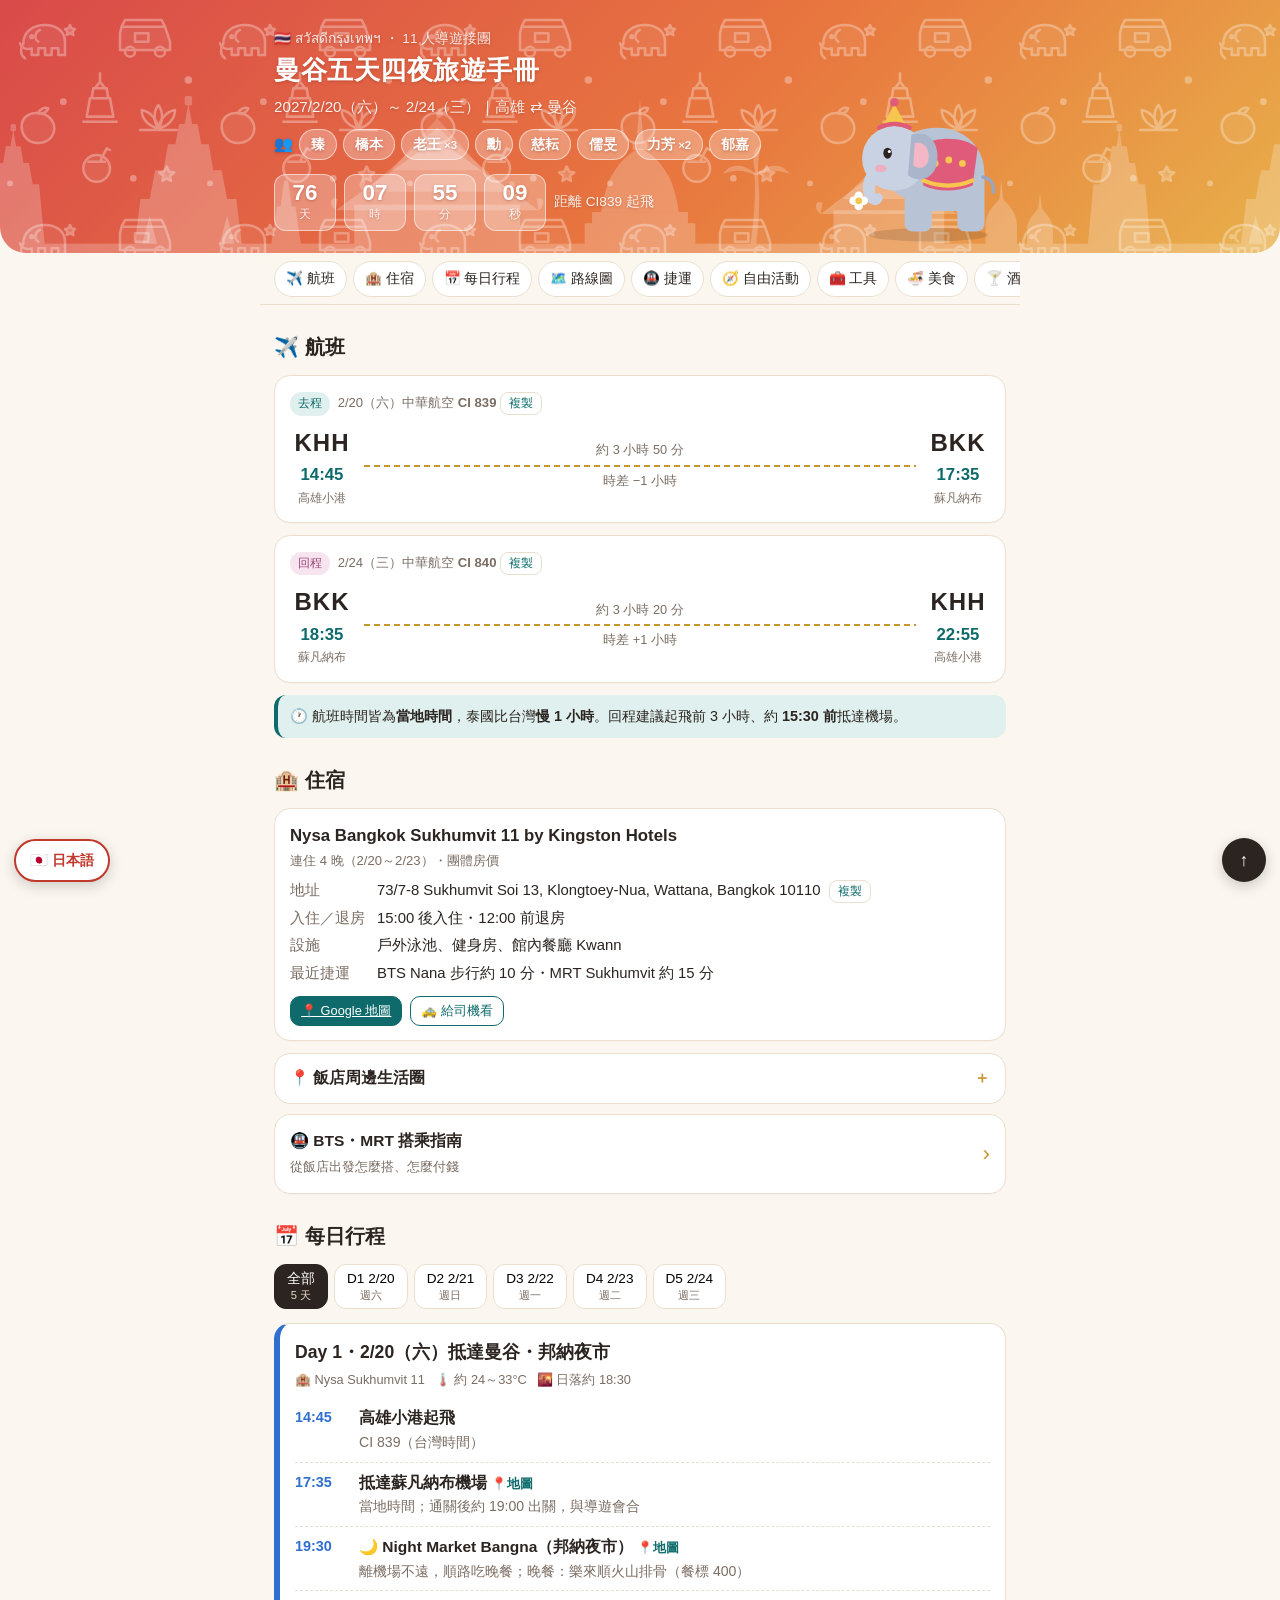
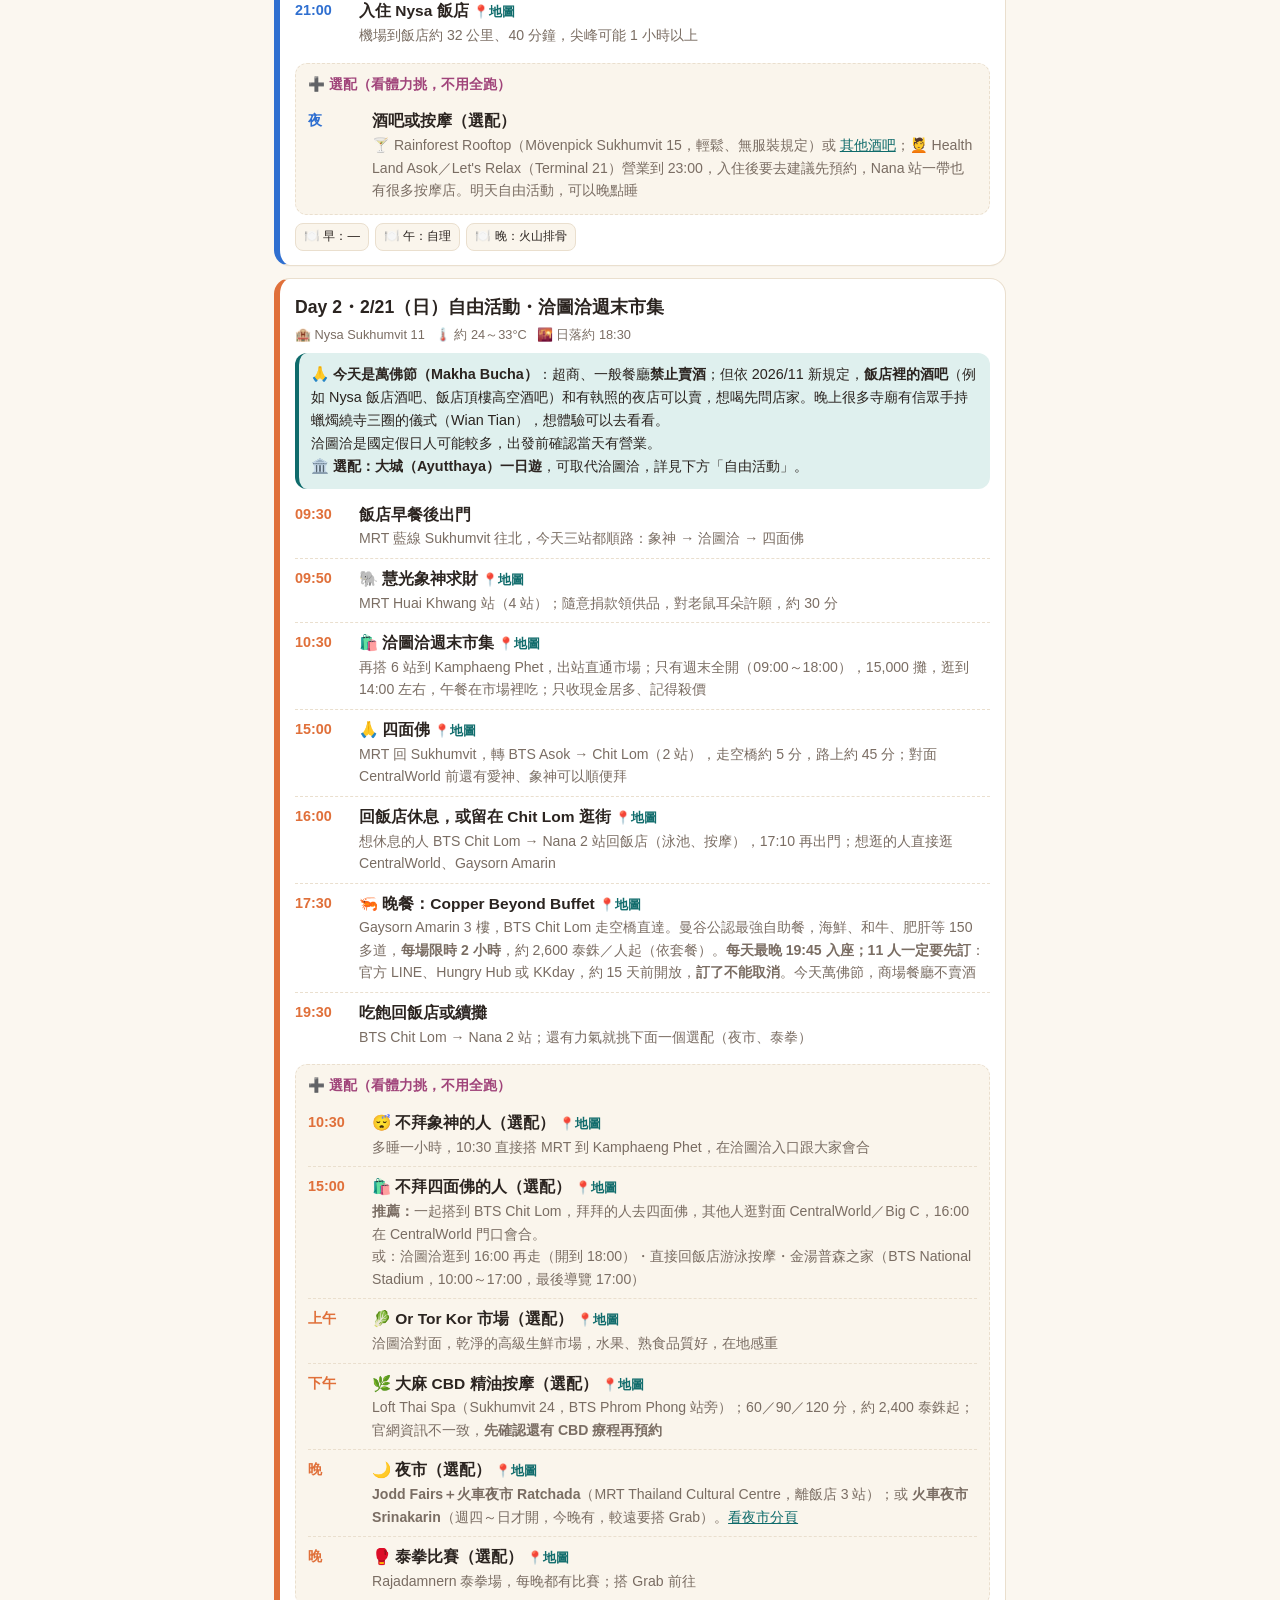
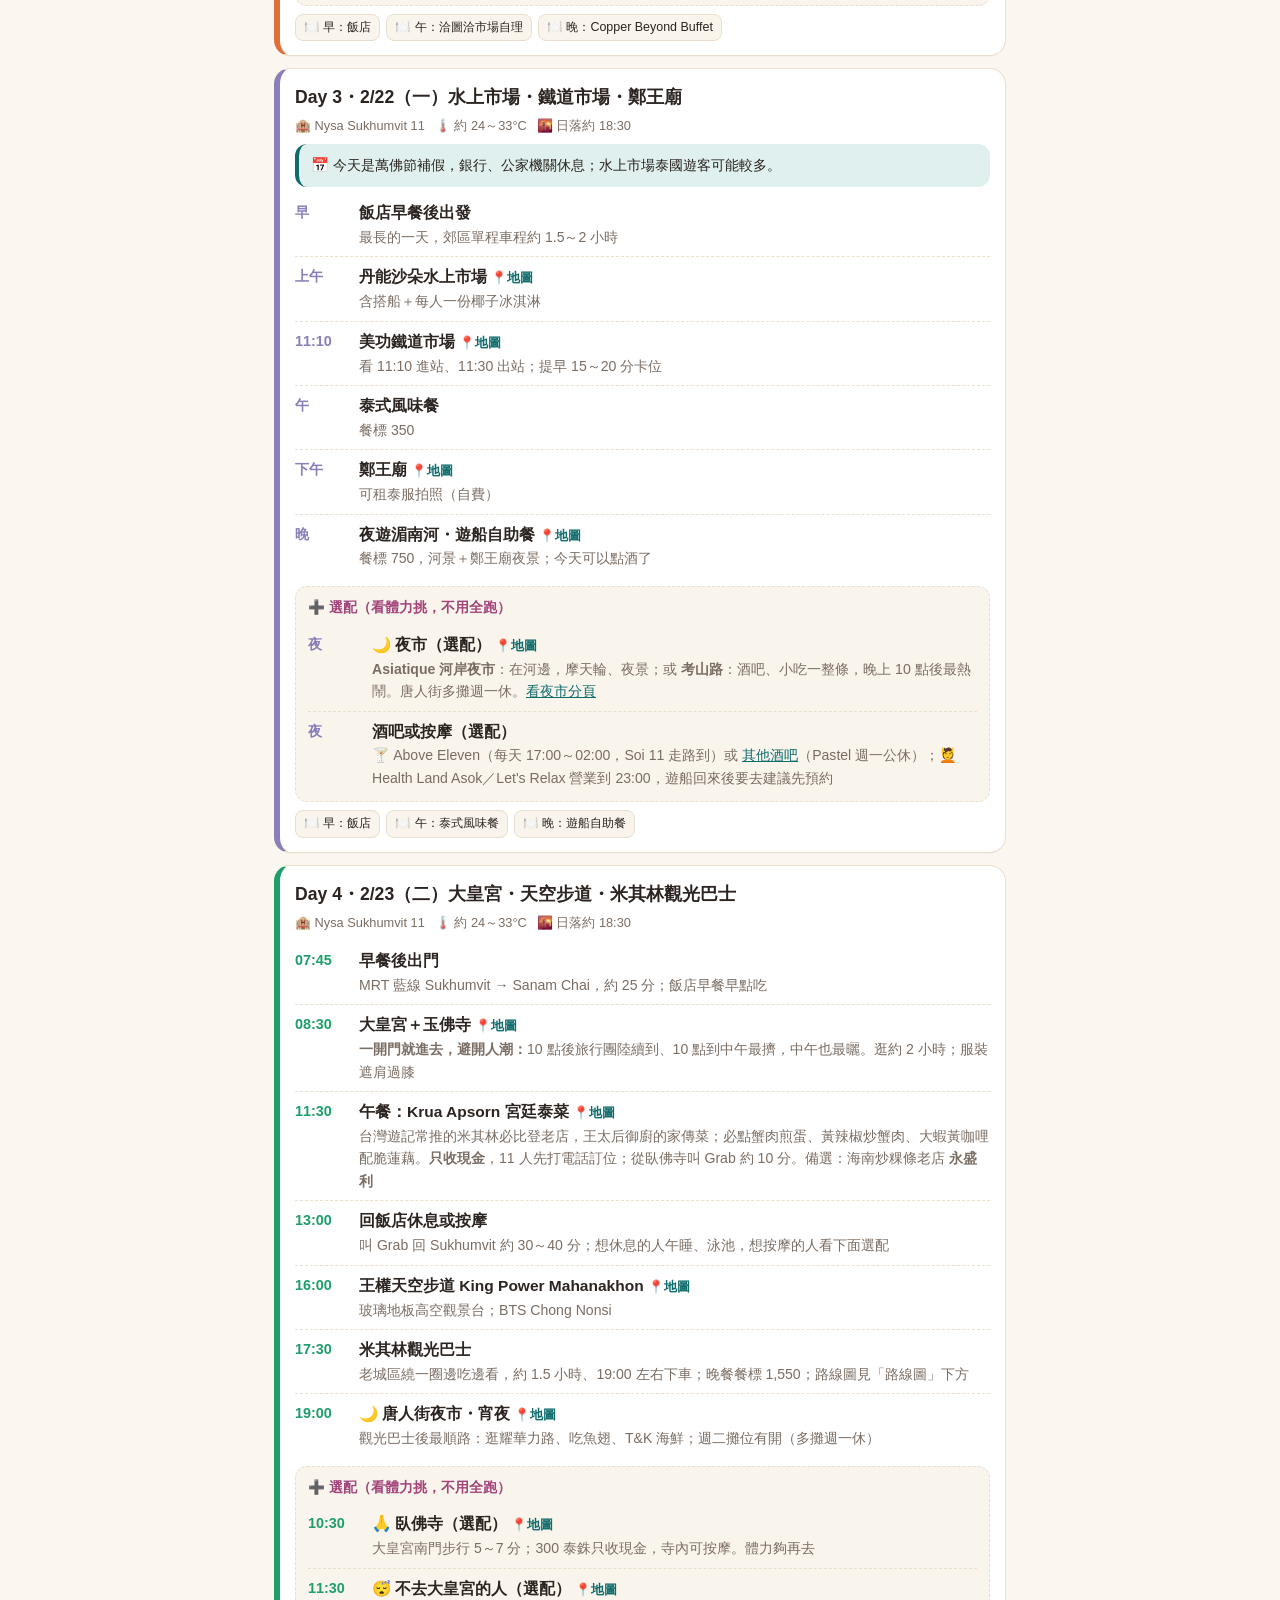
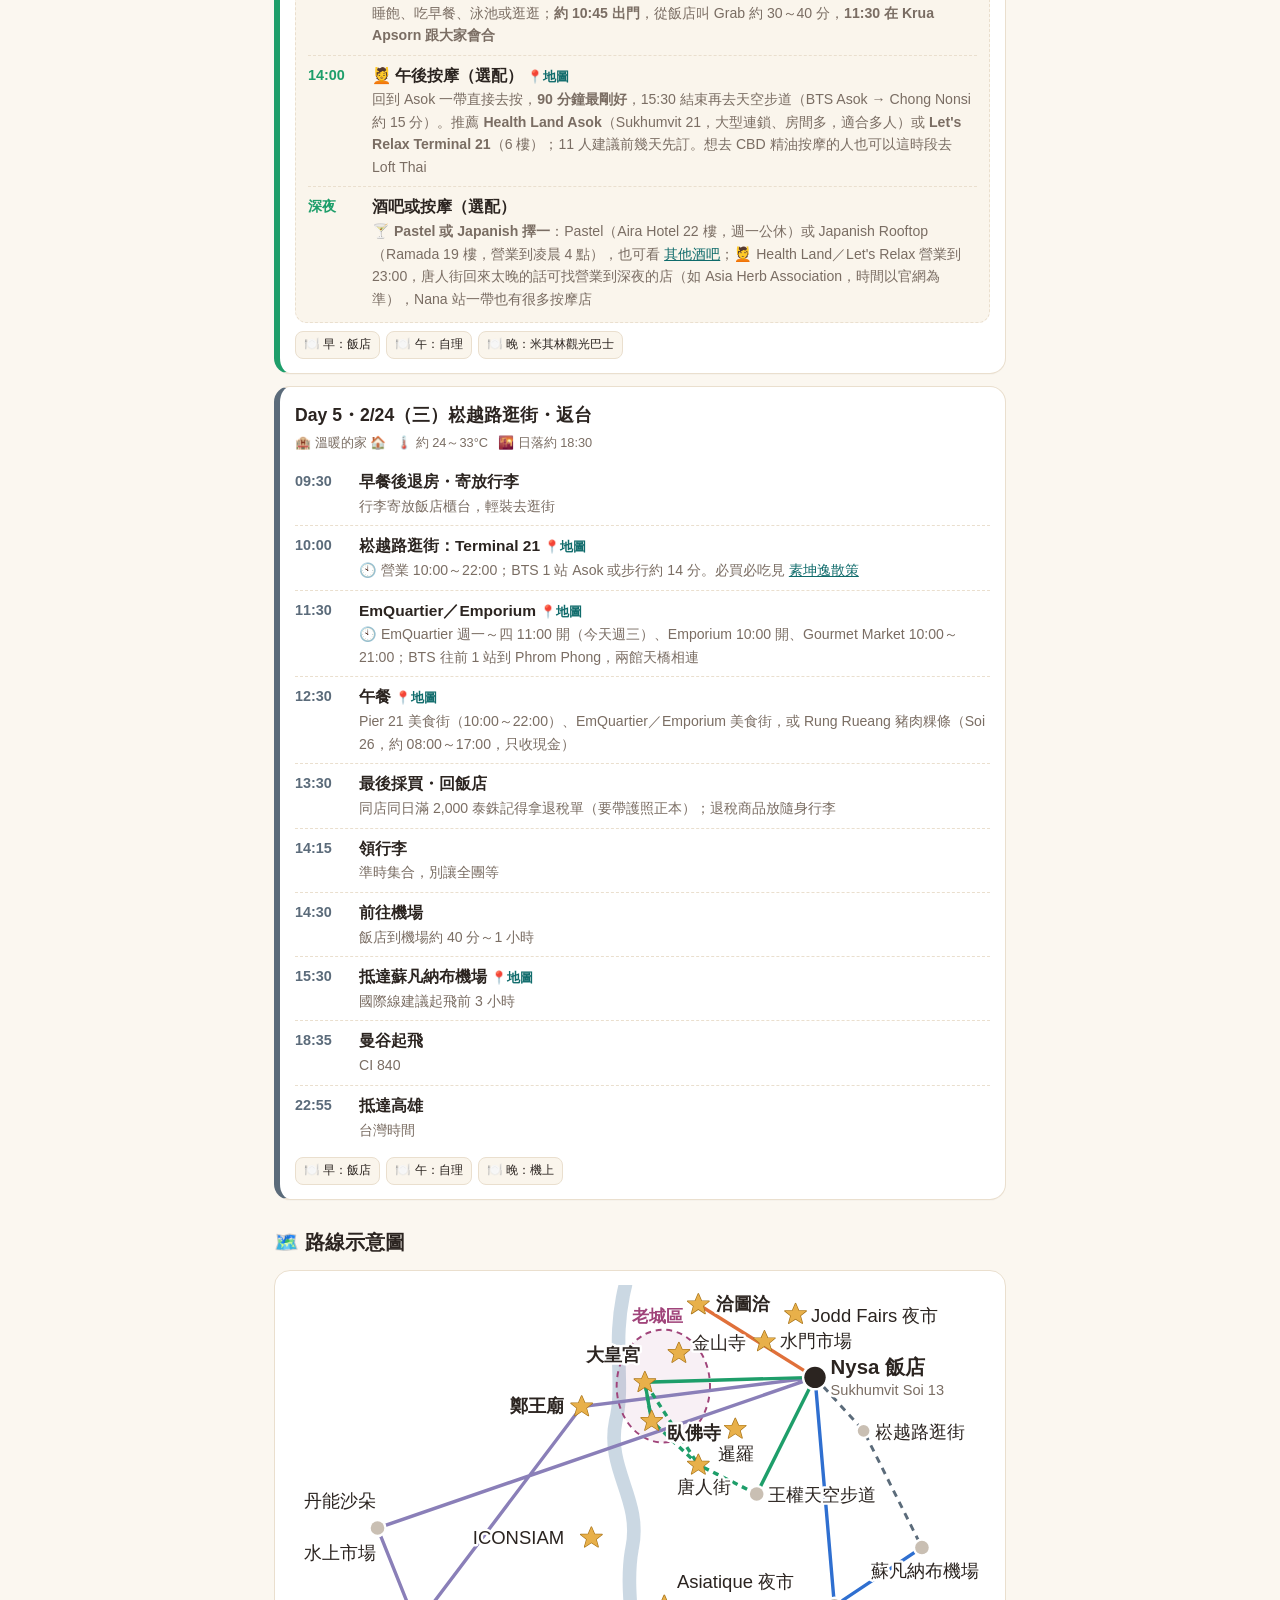
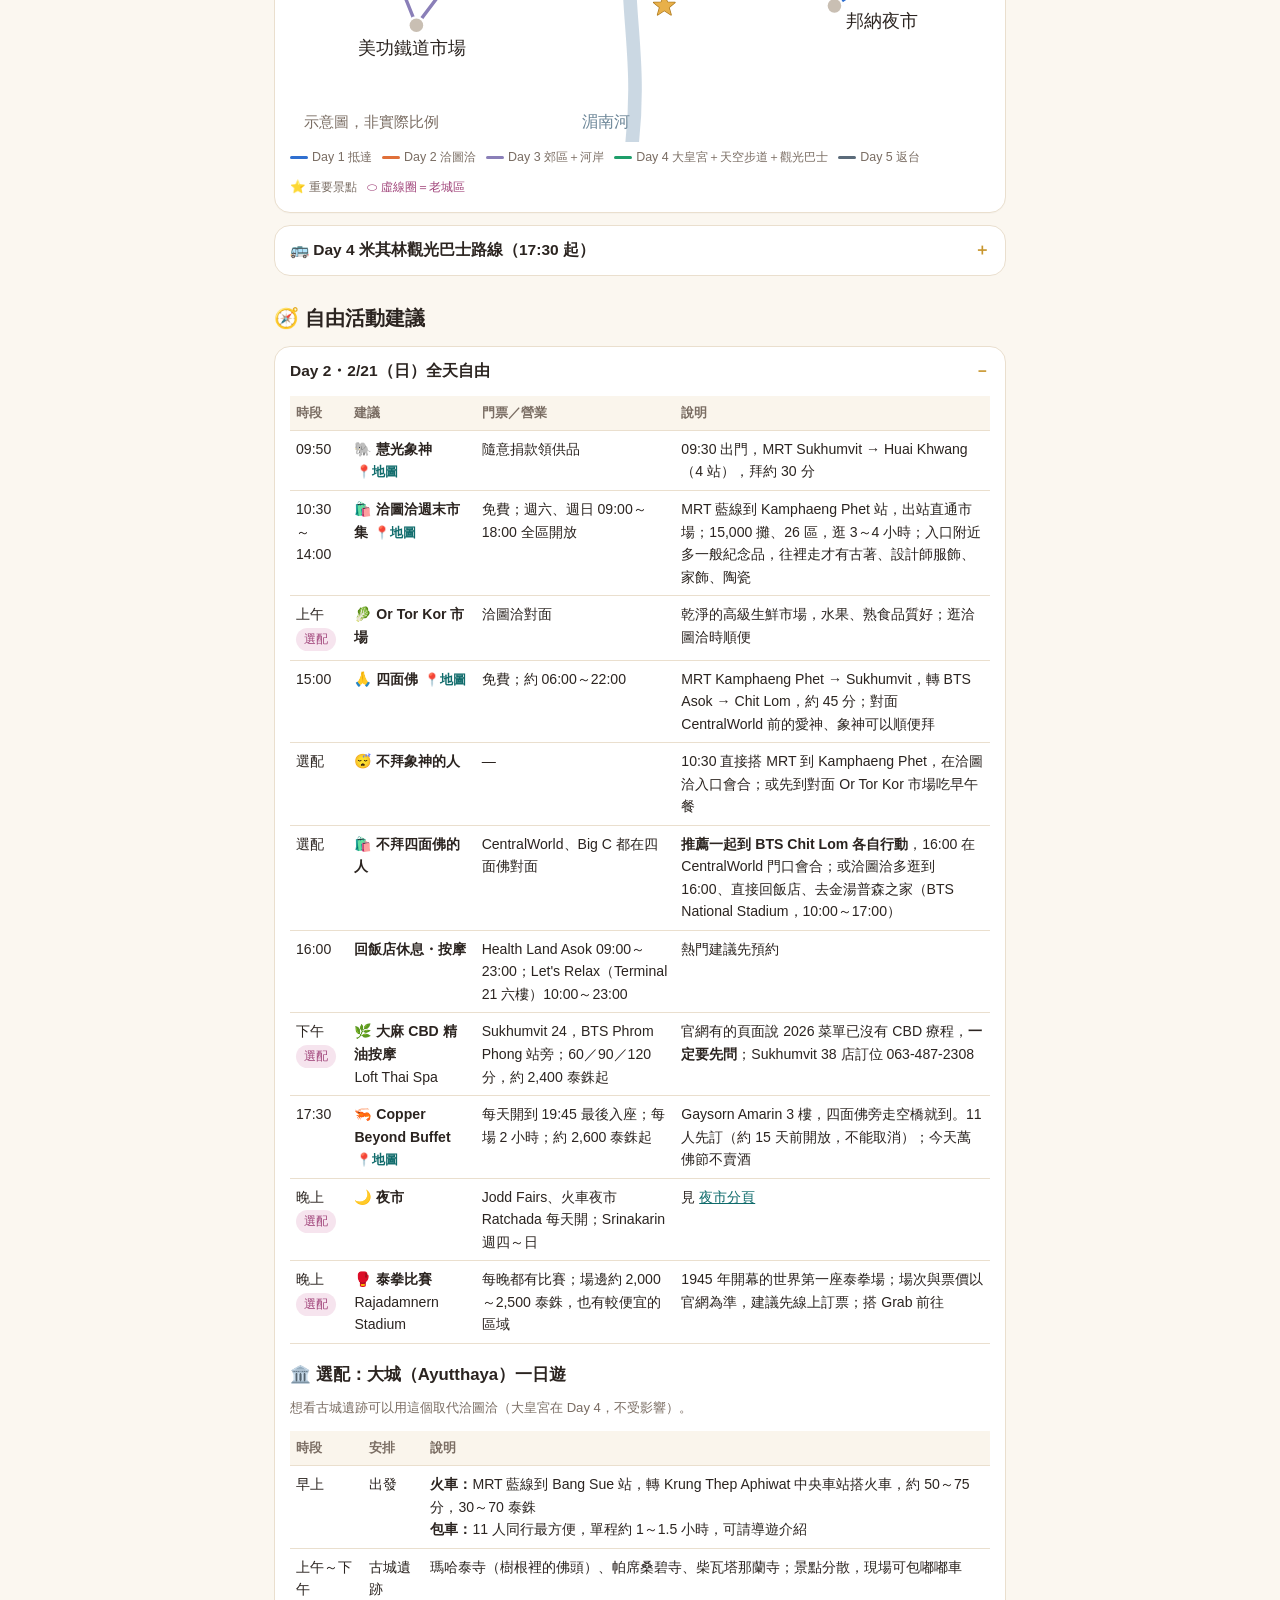
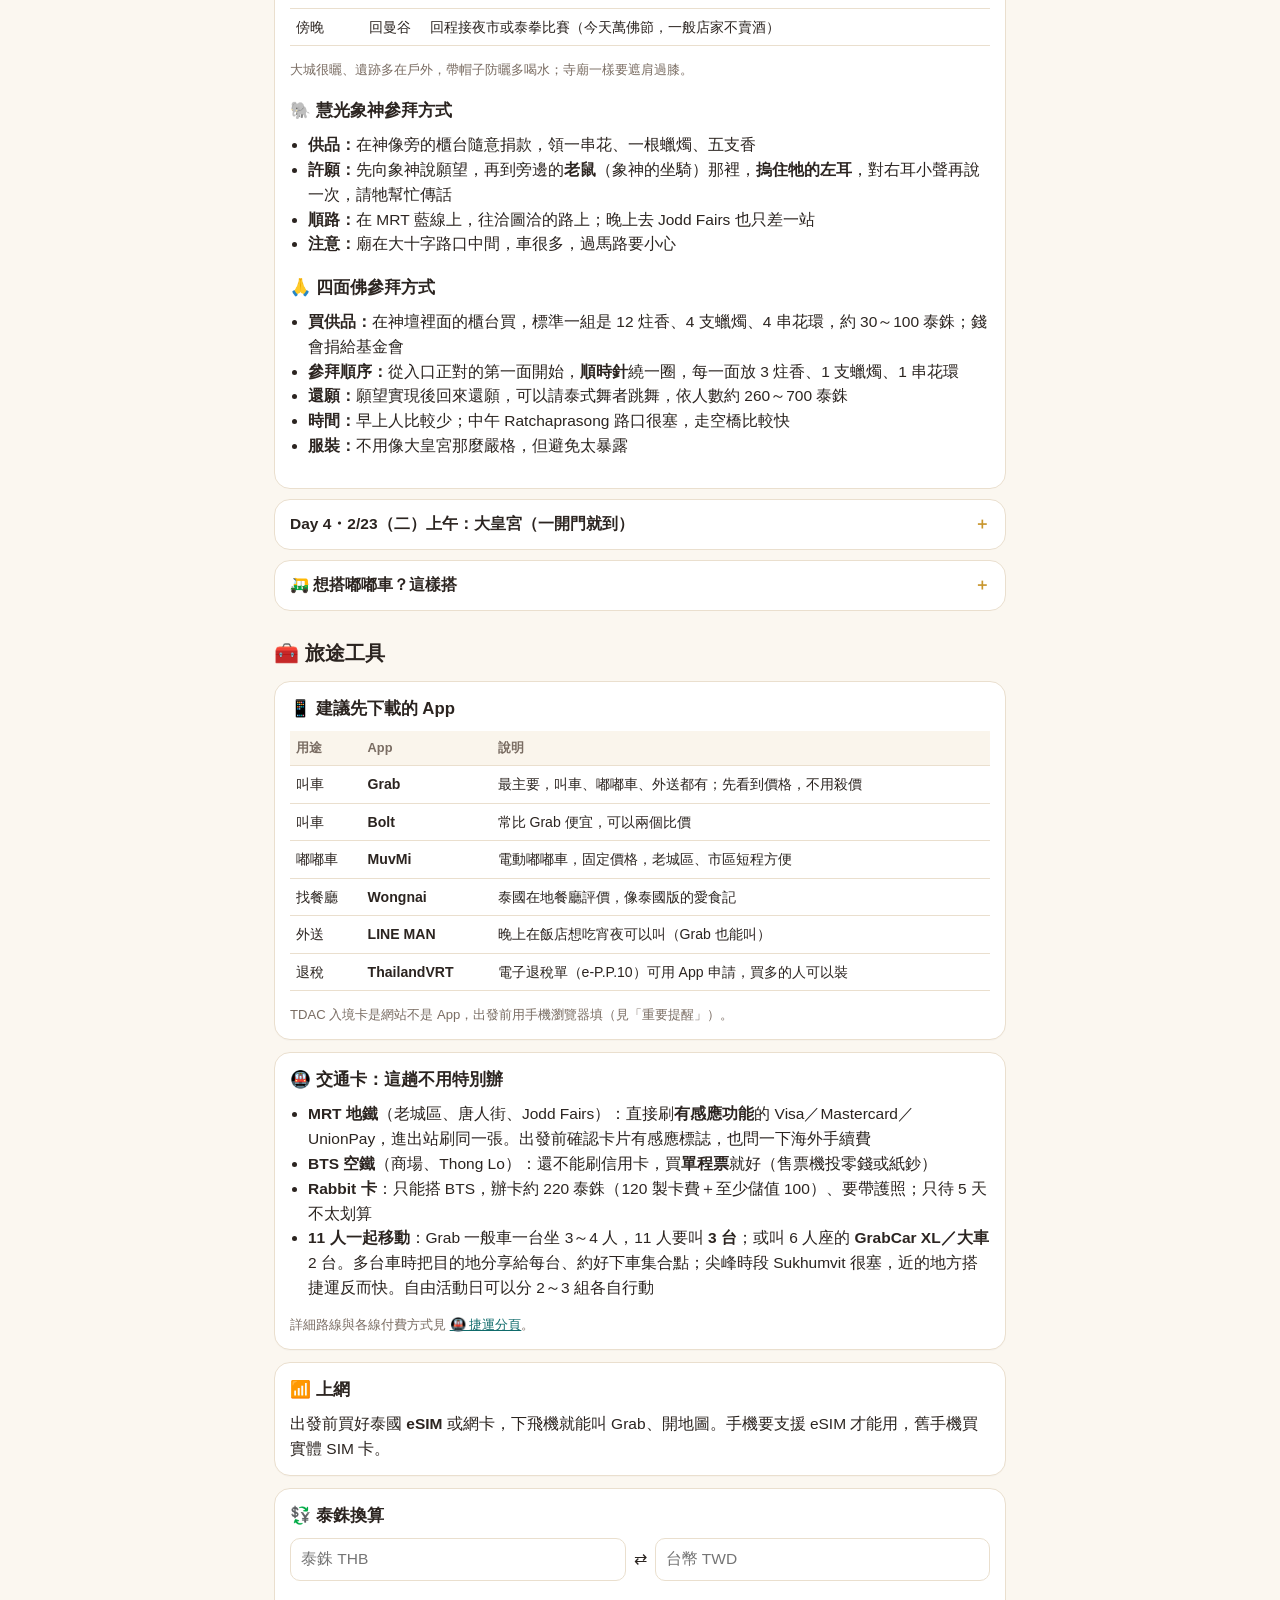
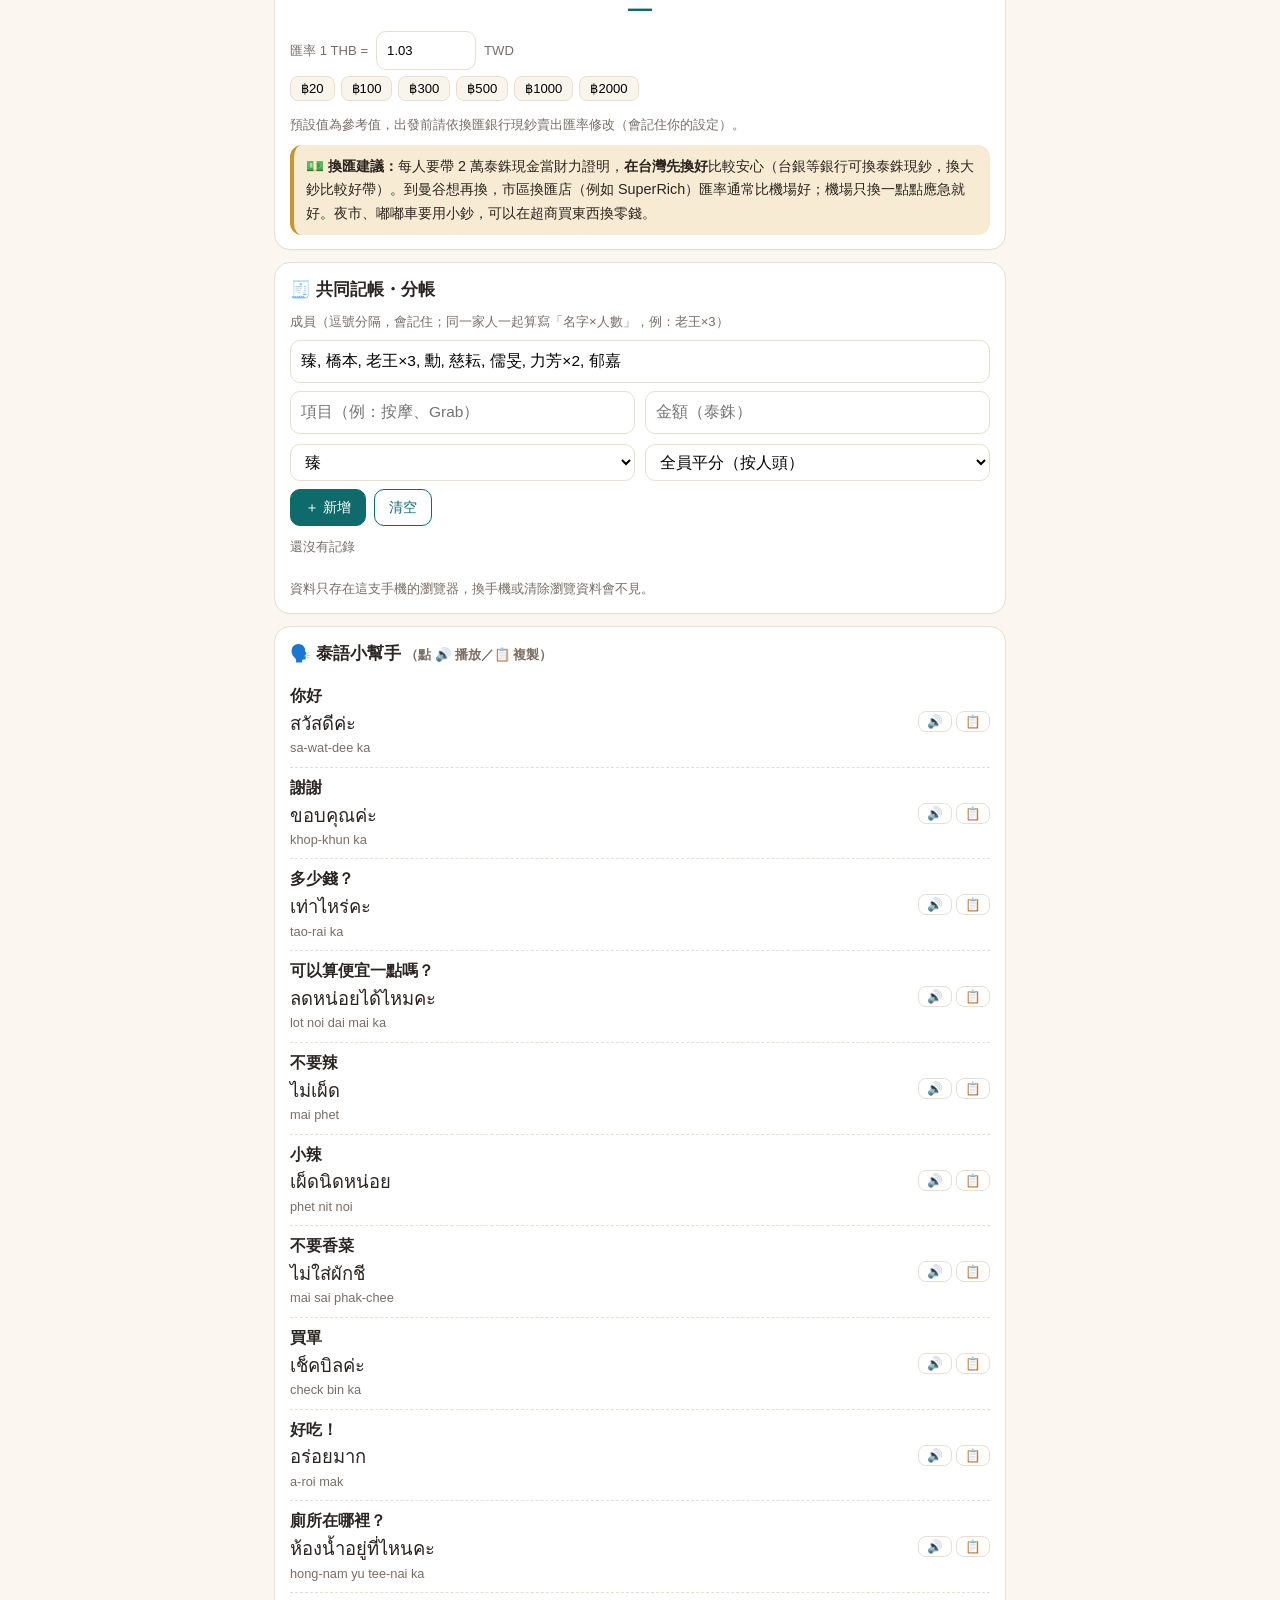
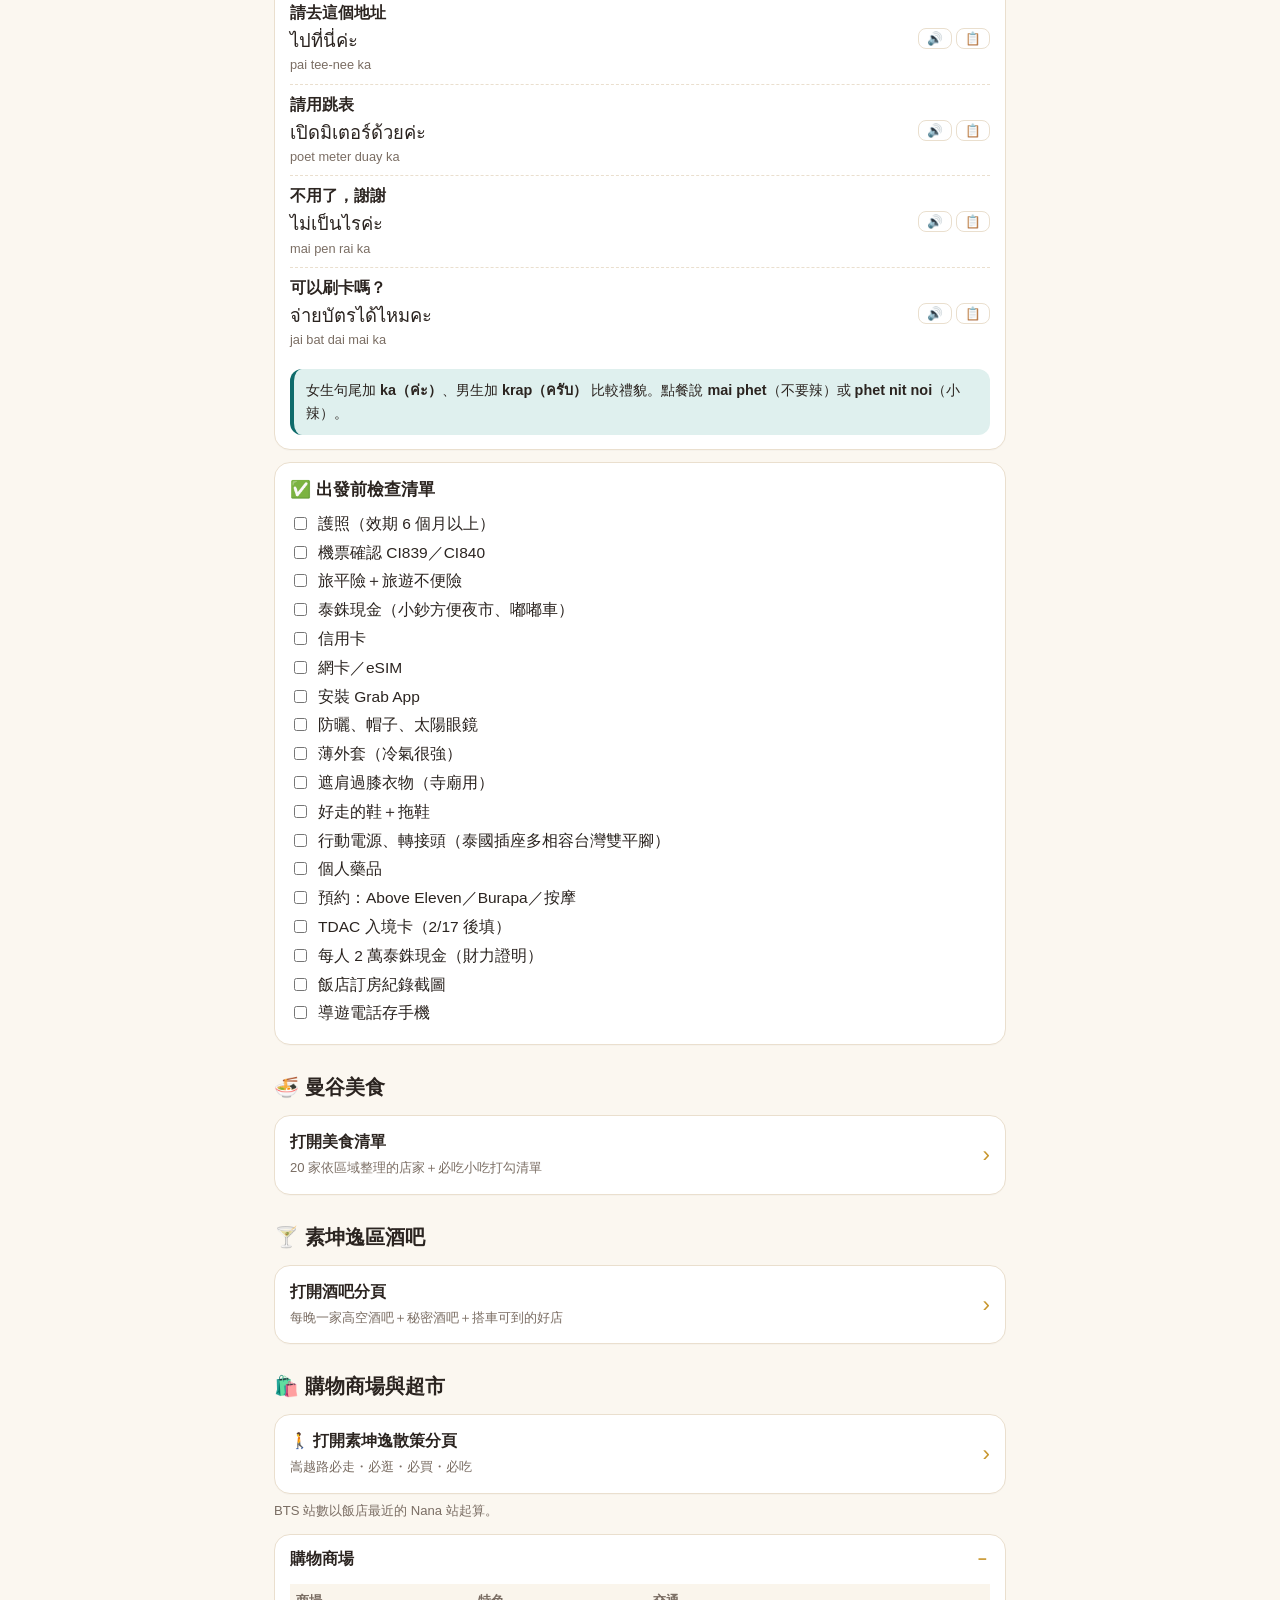
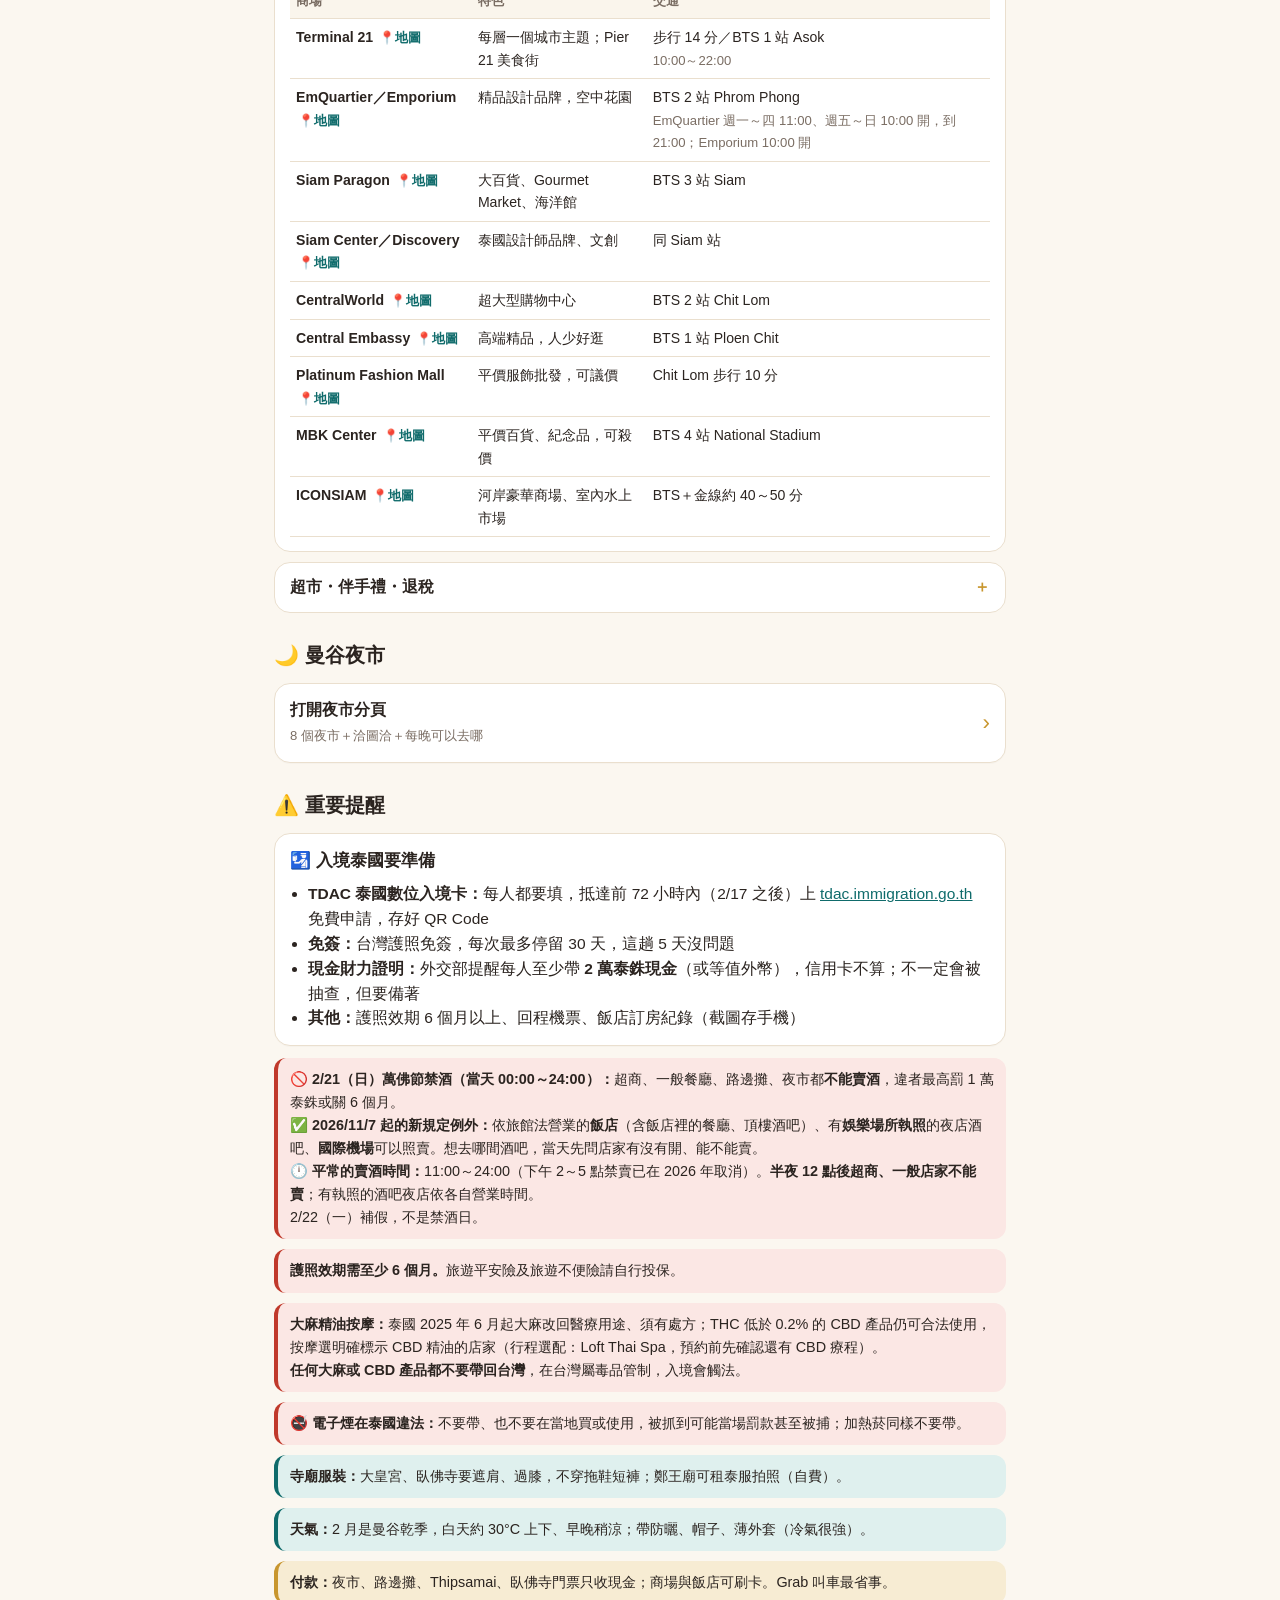
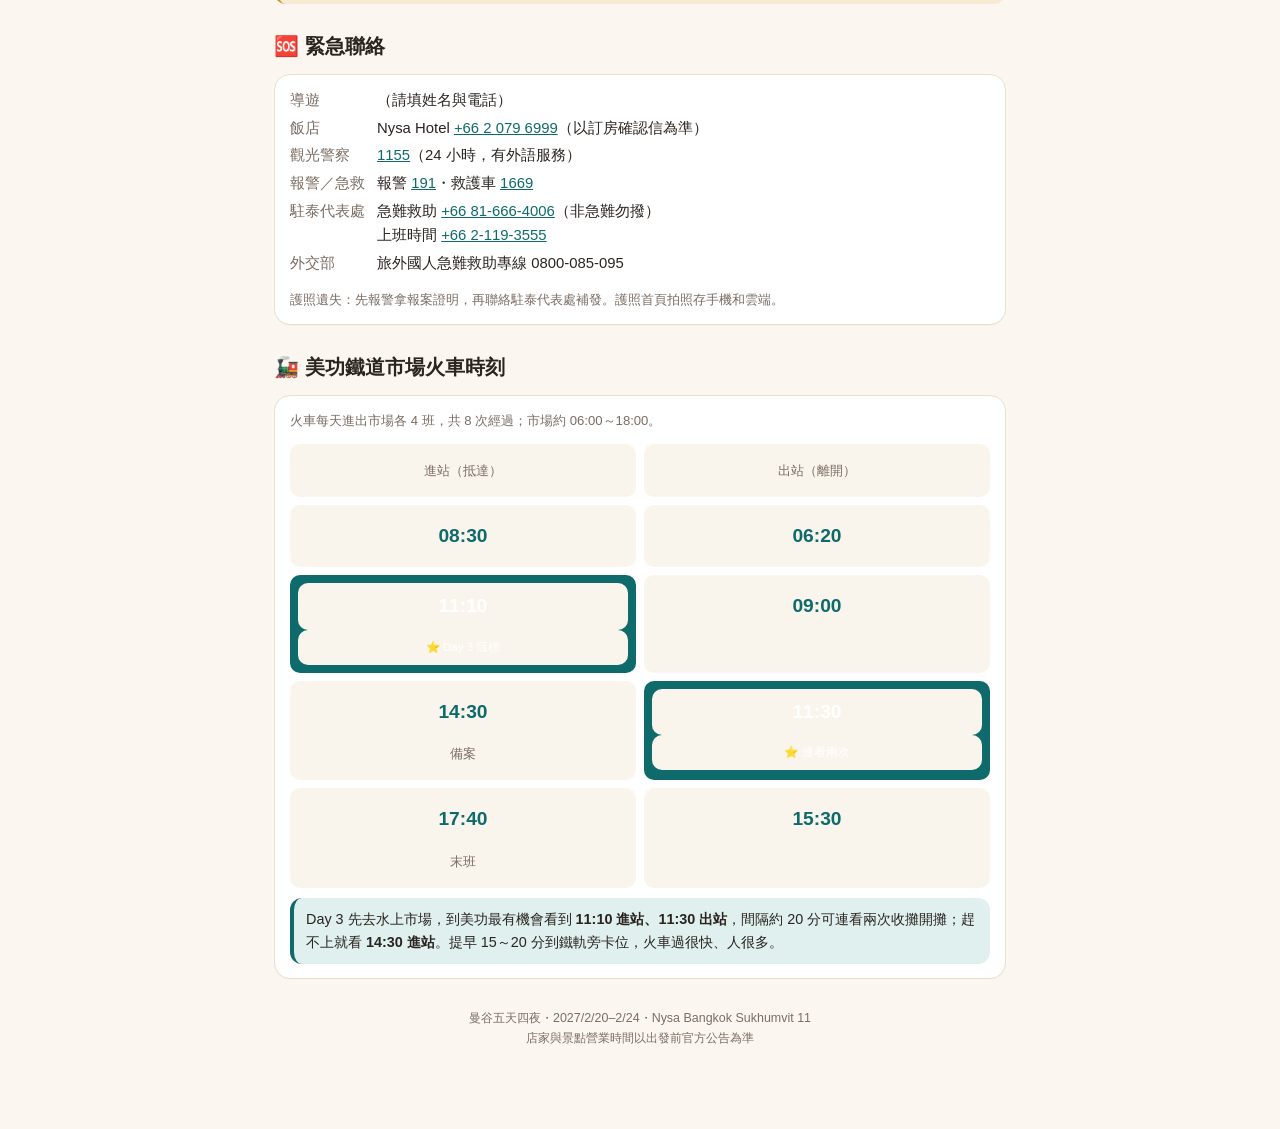
==== commit c675a657: "Revert "Day 4 天空步道、米其林巴士改各自前往" This reverts commit 61dfc6200cdfd2aea6e2f2259764c602f7c5a0e6." ====
--- a/index.html
+++ b/index.html
@@ -666,16 +666,15 @@
    ['夜','🌙 夜市（選配）','<b>Asiatique 河岸夜市</b>：在河邊，摩天輪、夜景；或 <b>考山路</b>：酒吧、小吃一整條，晚上 10 點後最熱鬧。唐人街多攤週一休。<a href="night.html">看夜市分頁</a>','Asiatique The Riverfront'],
    ['夜','酒吧或按摩（選配）','🍸 Above Eleven（每天 17:00～02:00，Soi 11 走路到）或 <a href="bars.html">其他酒吧</a>（Pastel 週一公休）；💆 Health Land Asok／Let\'s Relax 營業到 23:00，遊船回來後要去建議先預約']
   ],meals:['早：飯店','午：泰式風味餐','晚：遊船自助餐'],note:'📅 今天是萬佛節補假，銀行、公家機關休息；水上市場泰國遊客可能較多。'},
- {d:4,date:'2/23',wd:'二',title:'自由活動・米其林觀光巴士・唐人街',c:'var(--d4)',stay:'Nysa Sukhumvit 11',
+ {d:4,date:'2/23',wd:'二',title:'大皇宮・天空步道・米其林觀光巴士',c:'var(--d4)',stay:'Nysa Sukhumvit 11',
   items:[
    ['07:45','早餐後出門','MRT 藍線 Sukhumvit → Sanam Chai，約 25 分；飯店早餐早點吃'],
-   ['08:30','🧭 上午自由活動・建議：大皇宮＋玉佛寺','<b>一開門就進去，避開人潮：</b>10 點後旅行團陸續到、10 點到中午最擠，中午也最曬。逛約 2 小時；服裝遮肩過膝','Grand Palace Bangkok'],
+   ['08:30','大皇宮＋玉佛寺','<b>一開門就進去，避開人潮：</b>10 點後旅行團陸續到、10 點到中午最擠，中午也最曬。逛約 2 小時；服裝遮肩過膝','Grand Palace Bangkok'],
    ['11:30','午餐：Krua Apsorn 宮廷泰菜','台灣遊記常推的米其林必比登老店，王太后御廚的家傳菜；必點蟹肉煎蛋、黃辣椒炒蟹肉、大蝦黃咖哩配脆蓮藕。<b>只收現金</b>，11 人先打電話訂位；從臥佛寺叫 Grab 約 10 分。備選：海南炒粿條老店 <b>永盛利</b>','Krua Apsorn Dinso'],
    ['13:00','回飯店休息或按摩','叫 Grab 回 Sukhumvit 約 30～40 分；想休息的人午睡、泳池，想按摩的人看下面選配'],
-   ['16:30','飯店叫車 → River City','<b>請飯店櫃台代叫車</b>（前一天先跟櫃台預約：11 人約計程車 3 台或廂型車 2 台），直接到米其林巴士報到點 <b>River City</b>（Thai Bus Food Tour 櫃台，23 號樓），下班時段約 30～40 分；17:00～17:15 前報到。集合點以導遊通知為準','River City Bangkok'],
-   ['14:30','🏙️ 王權天空步道（選配）','想去的人自己搭 BTS Nana → Siam 轉 Silom 線 → Chong Nonsi（約 25 分），白天場最後入場 15:30、成人票約 1,000 泰銖；看完直接叫 Grab 到 River City（約 15～20 分）跟大家會合','King Power Mahanakhon SkyWalk'],
+   ['16:00','王權天空步道 King Power Mahanakhon','玻璃地板高空觀景台；BTS Chong Nonsi','King Power Mahanakhon SkyWalk'],
    ['17:30','米其林觀光巴士','老城區繞一圈邊吃邊看，約 1.5 小時、19:00 左右下車；晚餐餐標 1,550；路線圖見「路線圖」下方'],
-   ['19:00','🌙 唐人街夜市・宵夜','巴士結束後從 River City 叫 Grab 約 10 分（或散步過去）：逛耀華力路、吃魚翅、T&K 海鮮；週二攤位有開（多攤週一休）。<b>回飯店：MRT Wat Mangkon → Sukhumvit 藍線直達</b>','Yaowarat Road Chinatown Bangkok'],
+   ['19:00','🌙 唐人街夜市・宵夜','觀光巴士後最順路：逛耀華力路、吃魚翅、T&K 海鮮；週二攤位有開（多攤週一休）','Yaowarat Road Chinatown Bangkok'],
    ['10:30','🙏 臥佛寺（選配）','大皇宮南門步行 5～7 分；300 泰銖只收現金，寺內可按摩。體力夠再去','Wat Pho'],
    ['11:30','😴 不去大皇宮的人（選配）','睡飽、吃早餐、泳池或逛逛；<b>約 10:45 出門</b>，從飯店叫 Grab 約 30～40 分，<b>11:30 在 Krua Apsorn 跟大家會合</b>','Krua Apsorn Dinso'],
    ['14:00','💆 午後按摩（選配）','回到 Asok 一帶直接去按，<b>90 分鐘最剛好</b>，15:30 結束再去天空步道（BTS Asok → Chong Nonsi 約 15 分）。推薦 <b>Health Land Asok</b>（Sukhumvit 21，大型連鎖、房間多，適合多人）或 <b>Let\'s Relax Terminal 21</b>（6 樓）；11 人建議前幾天先訂。想去 CBD 精油按摩的人也可以這時段去 Loft Thai','Health Land Asok'],
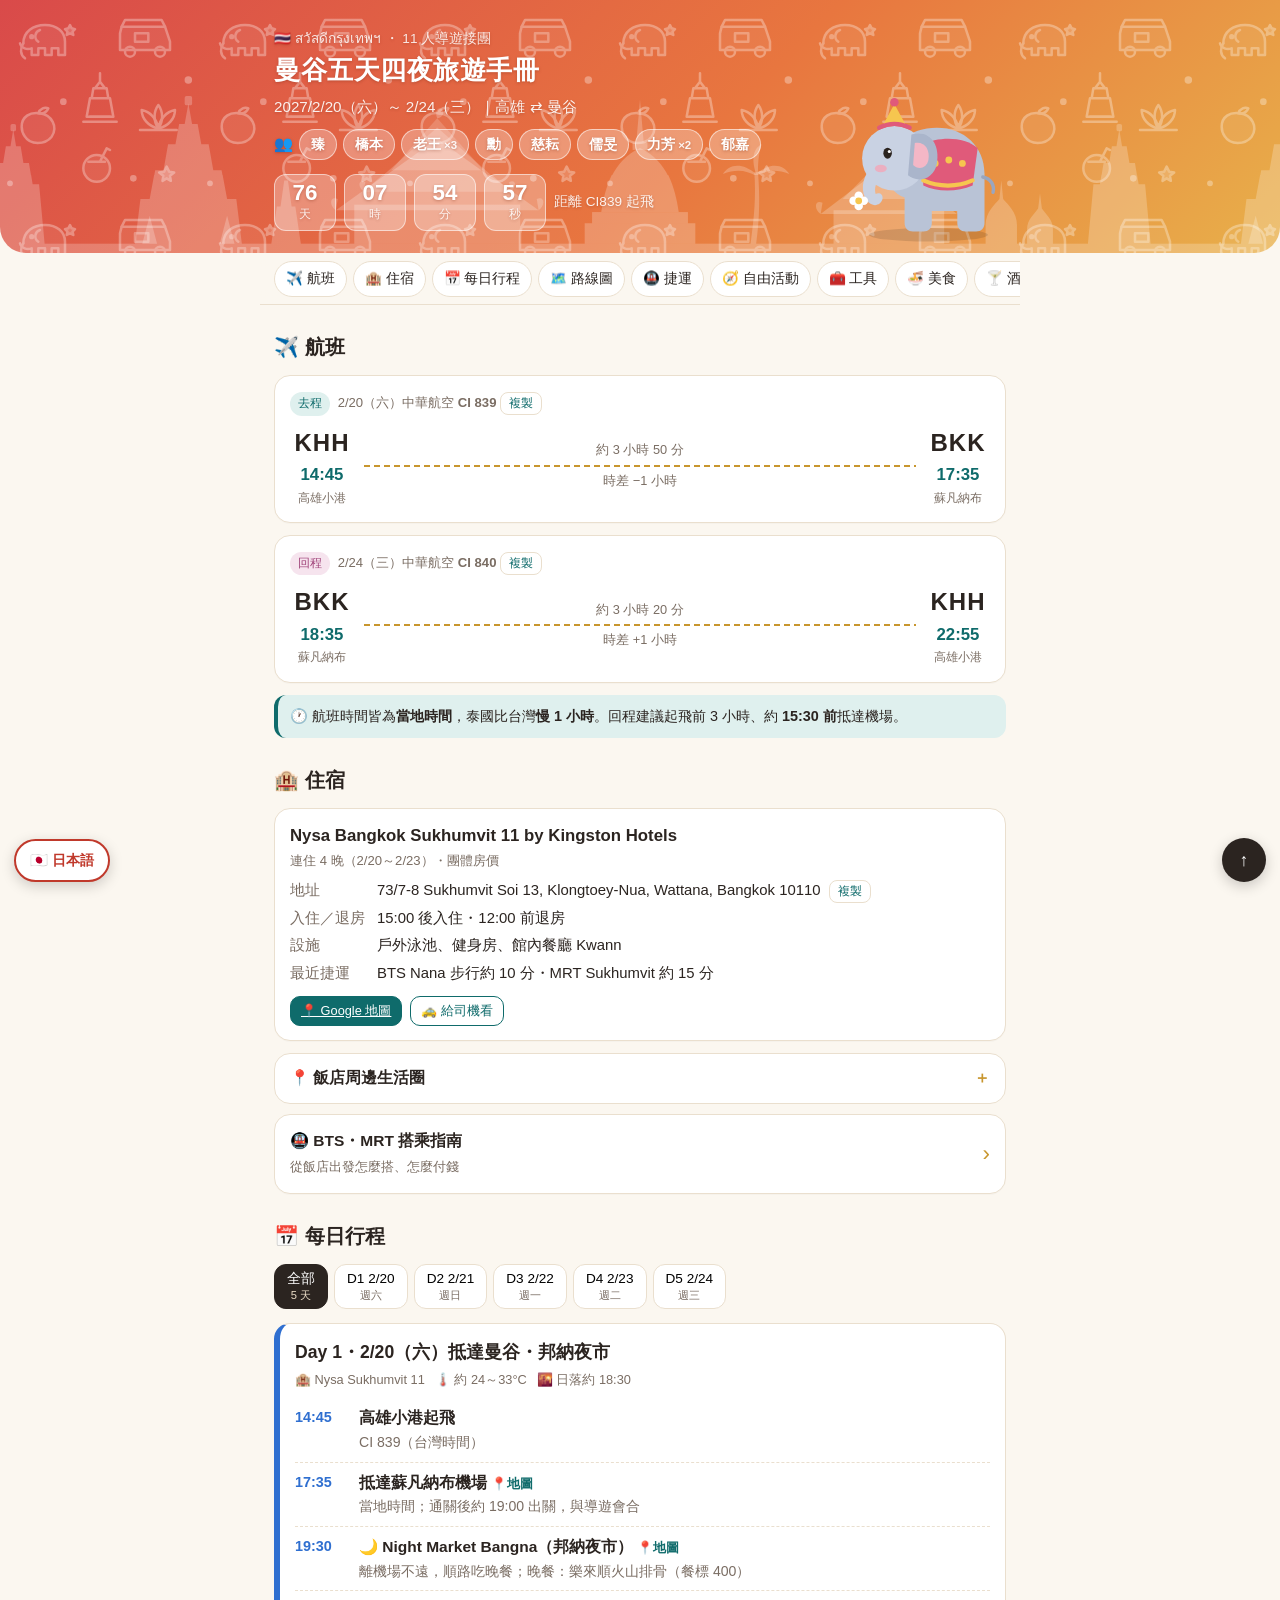
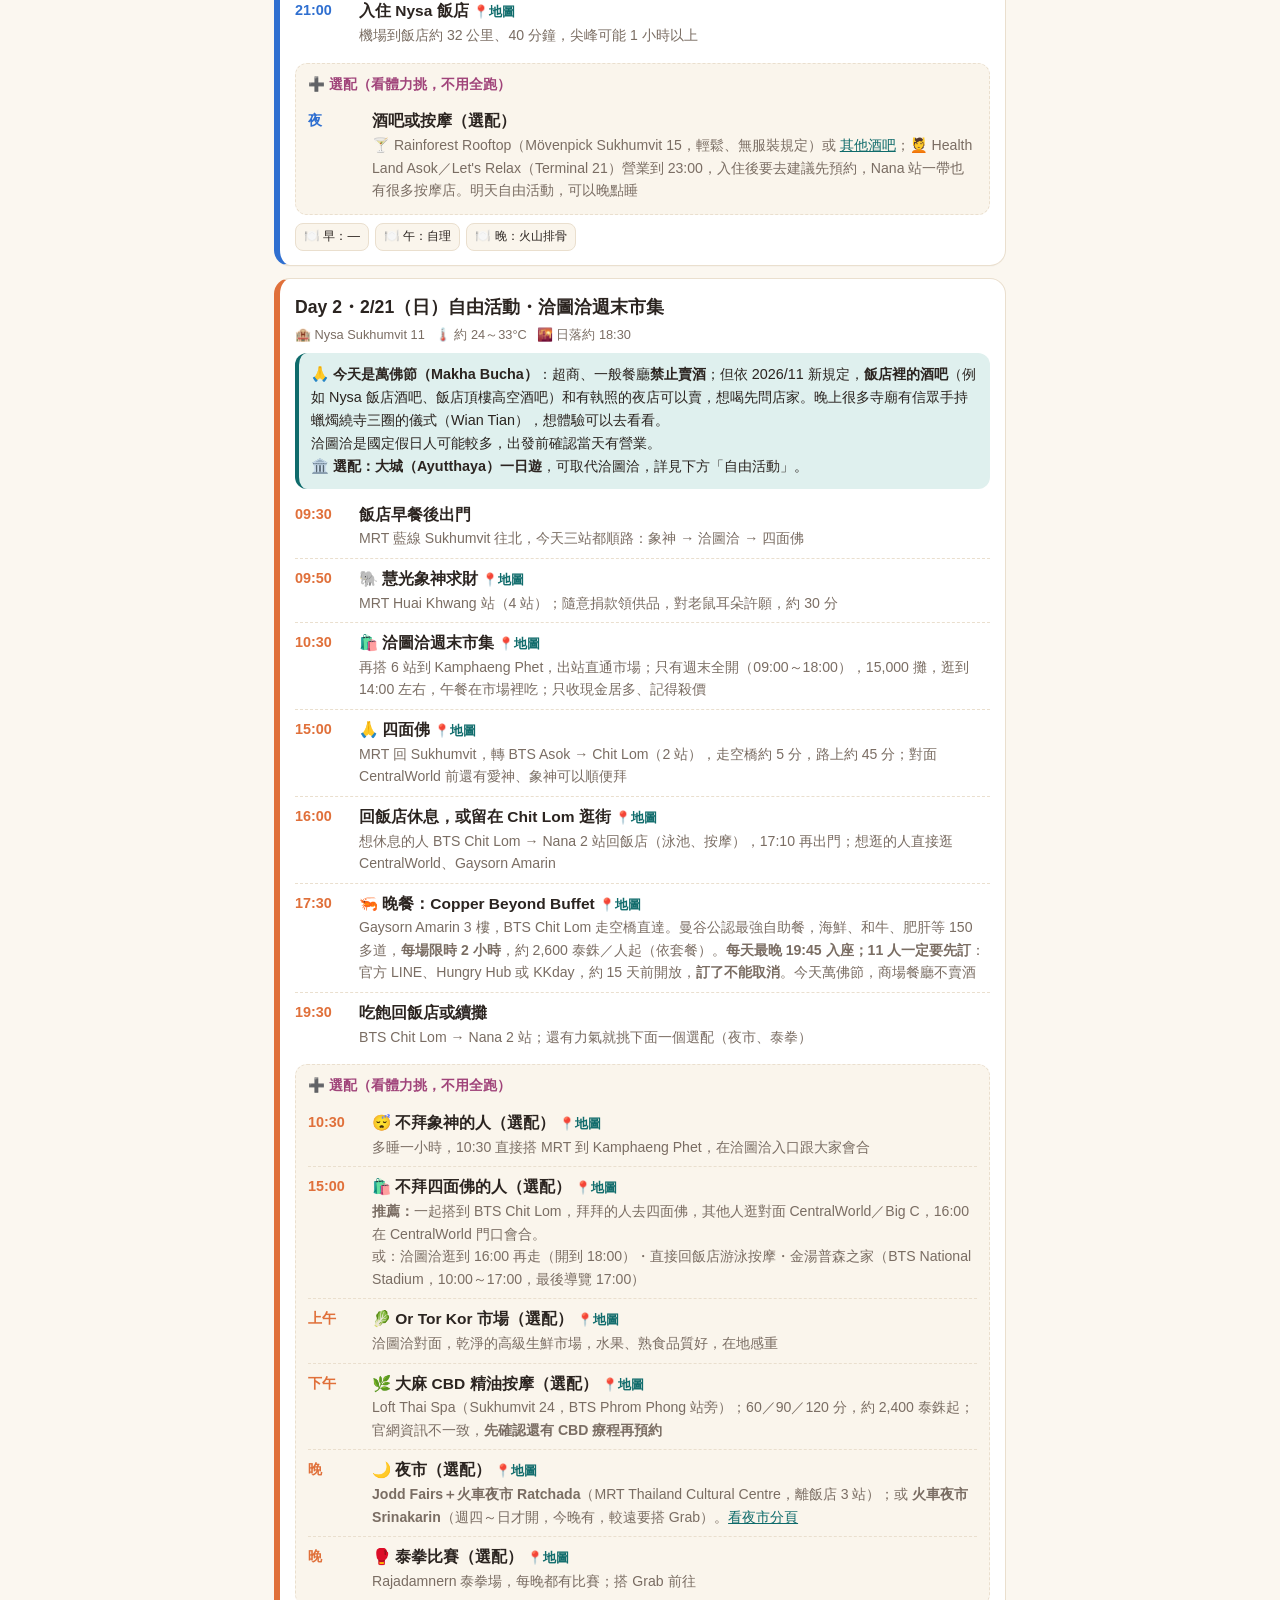
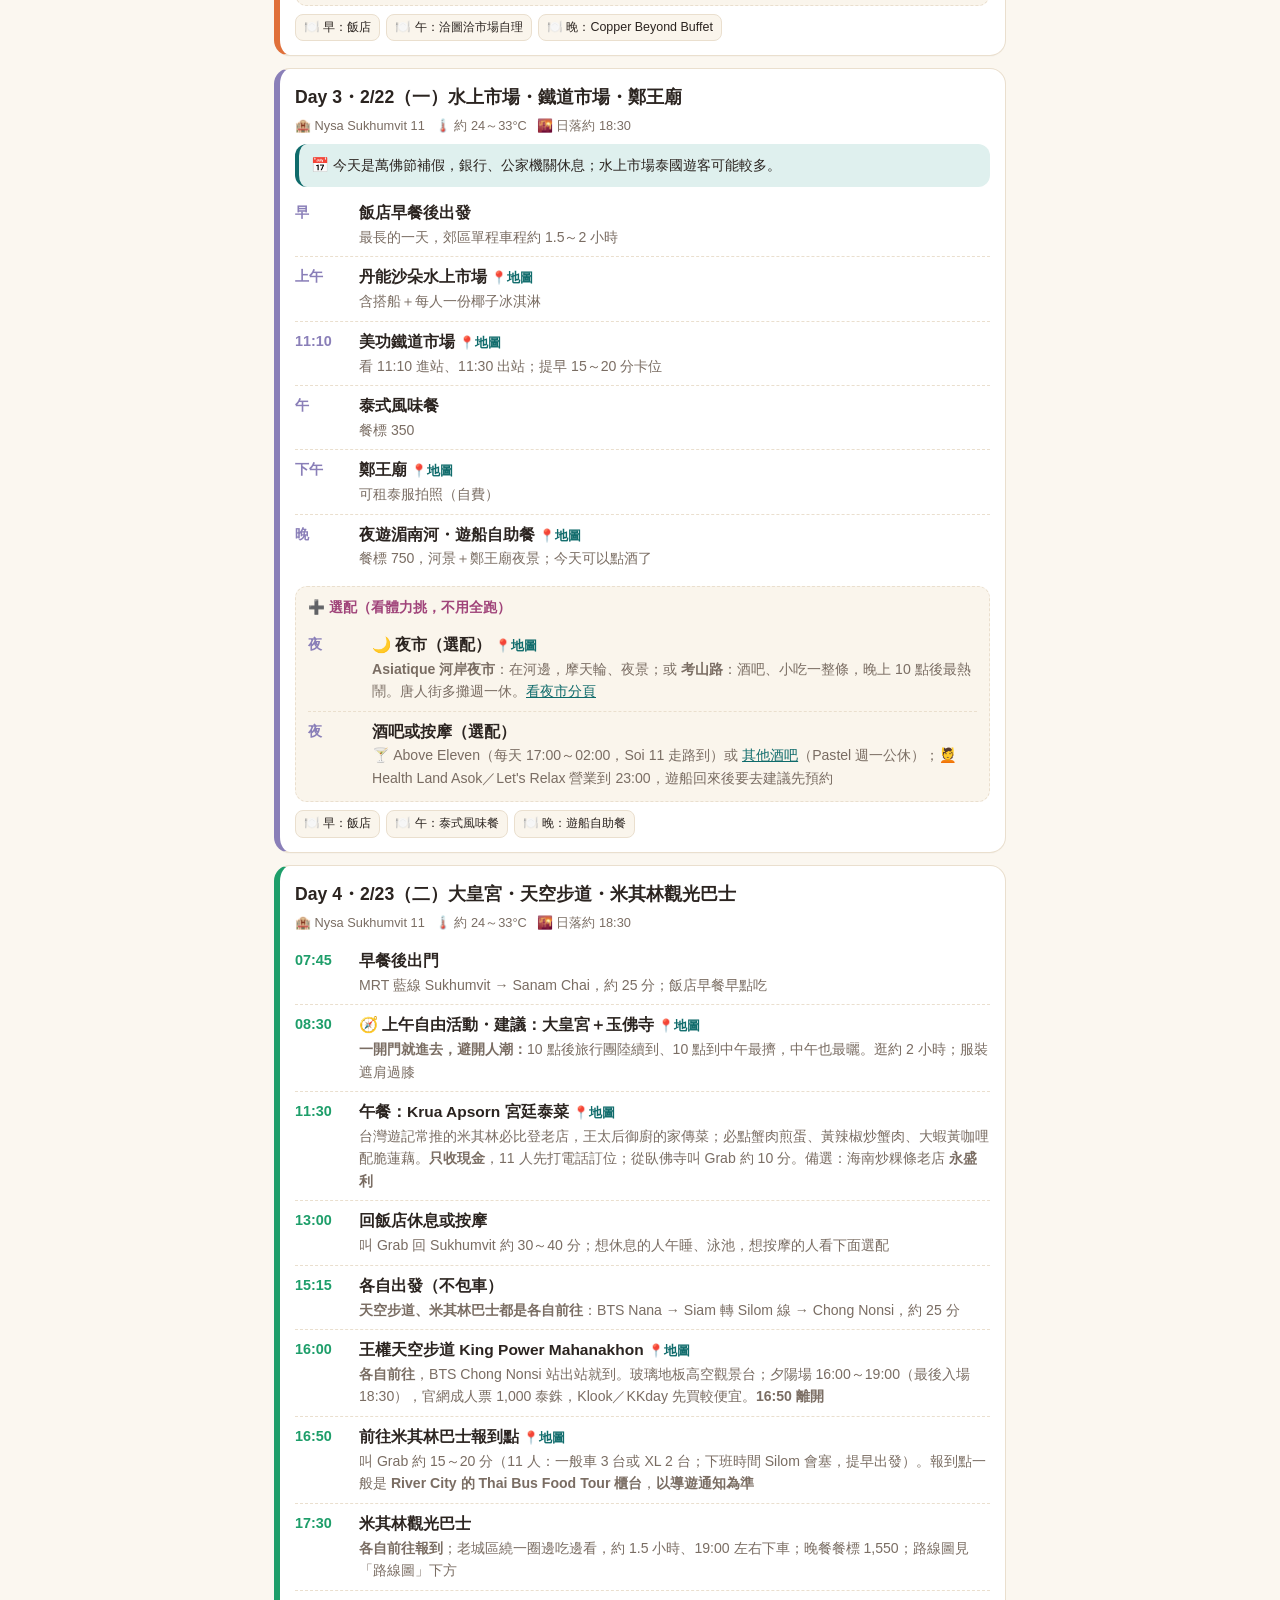
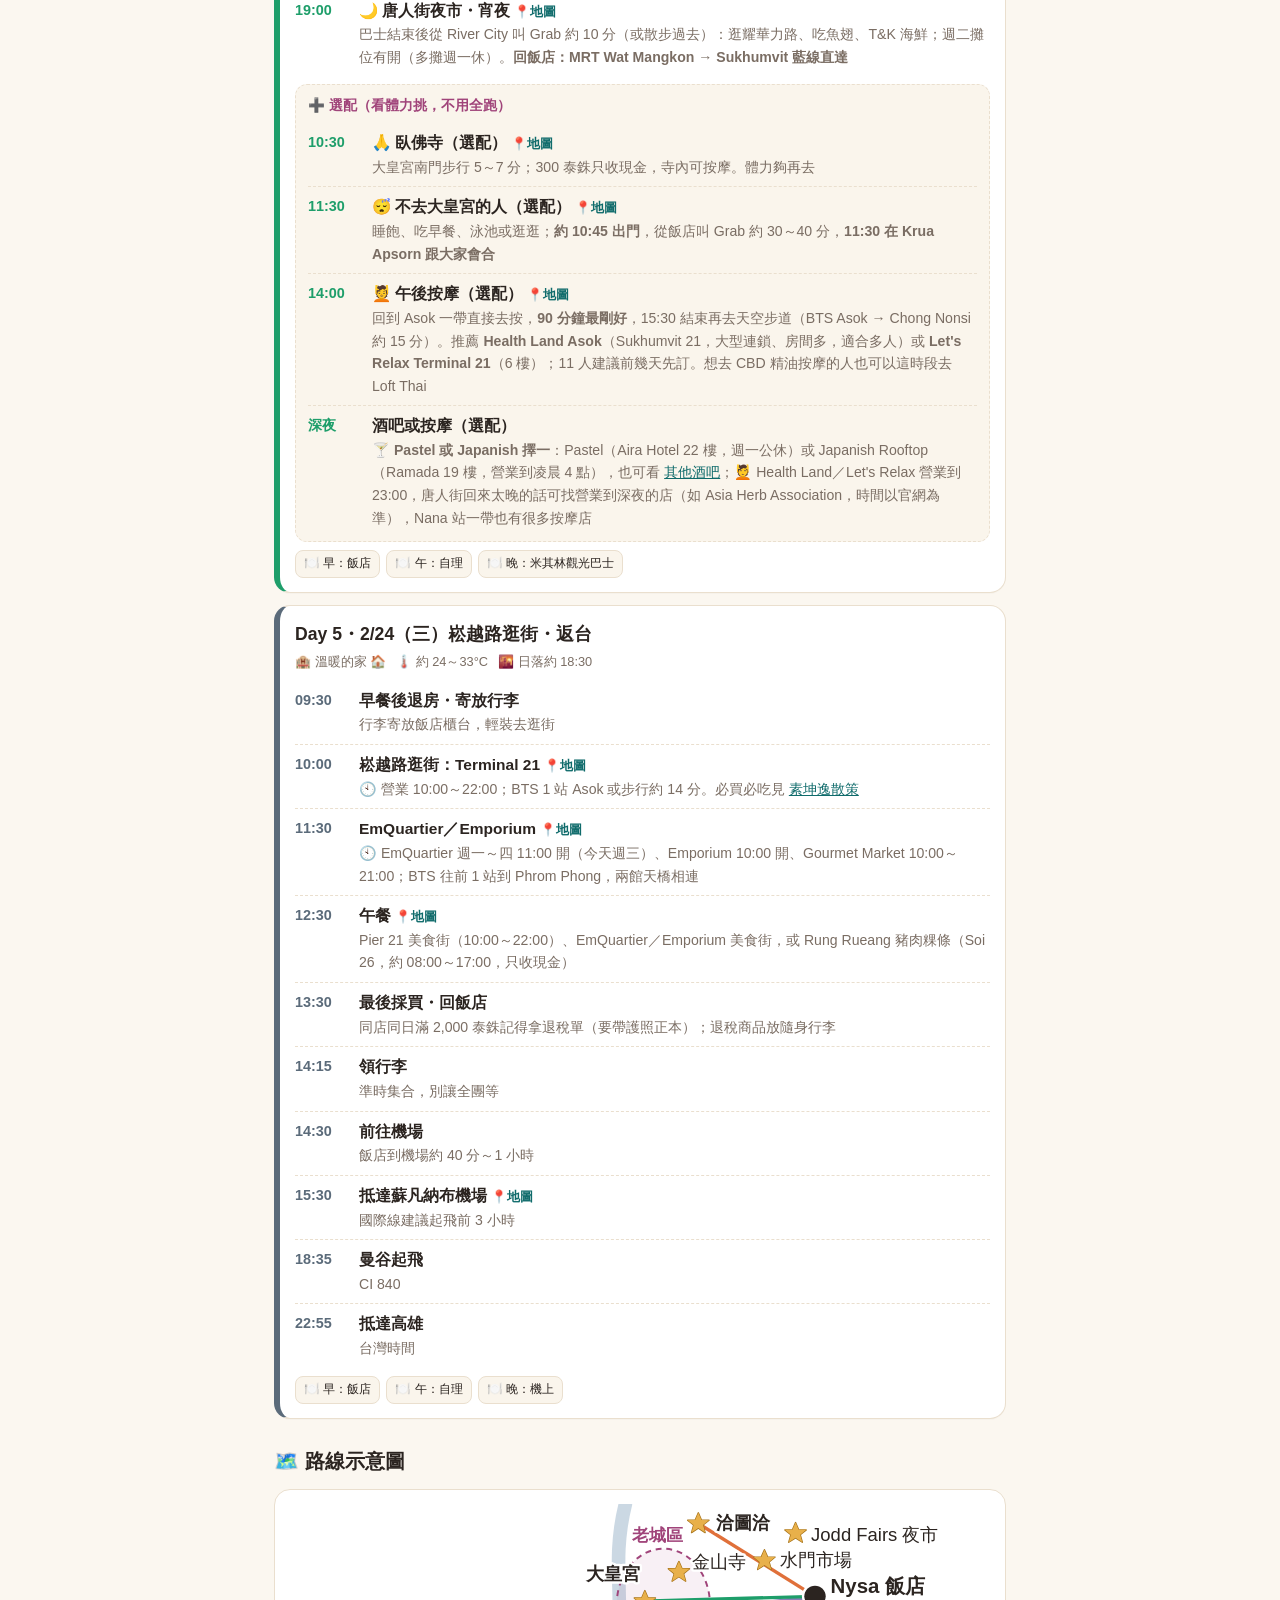
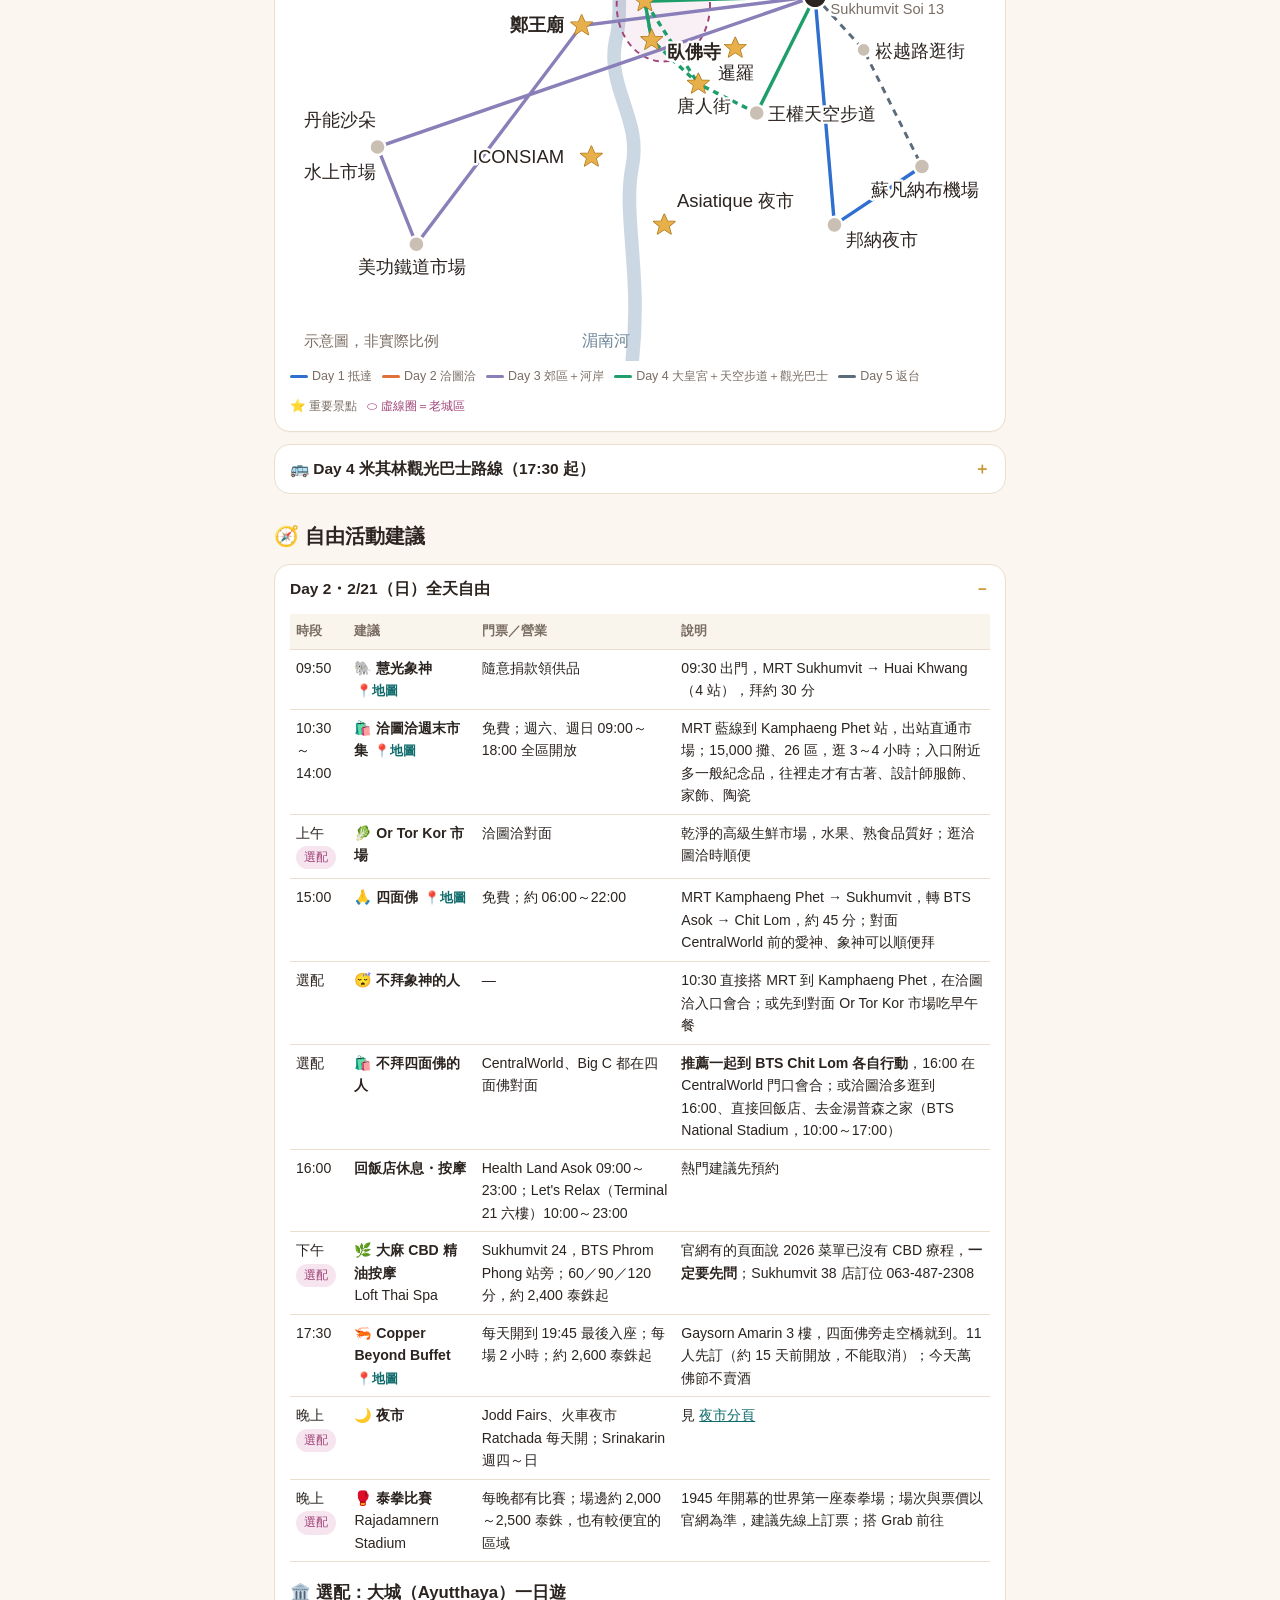
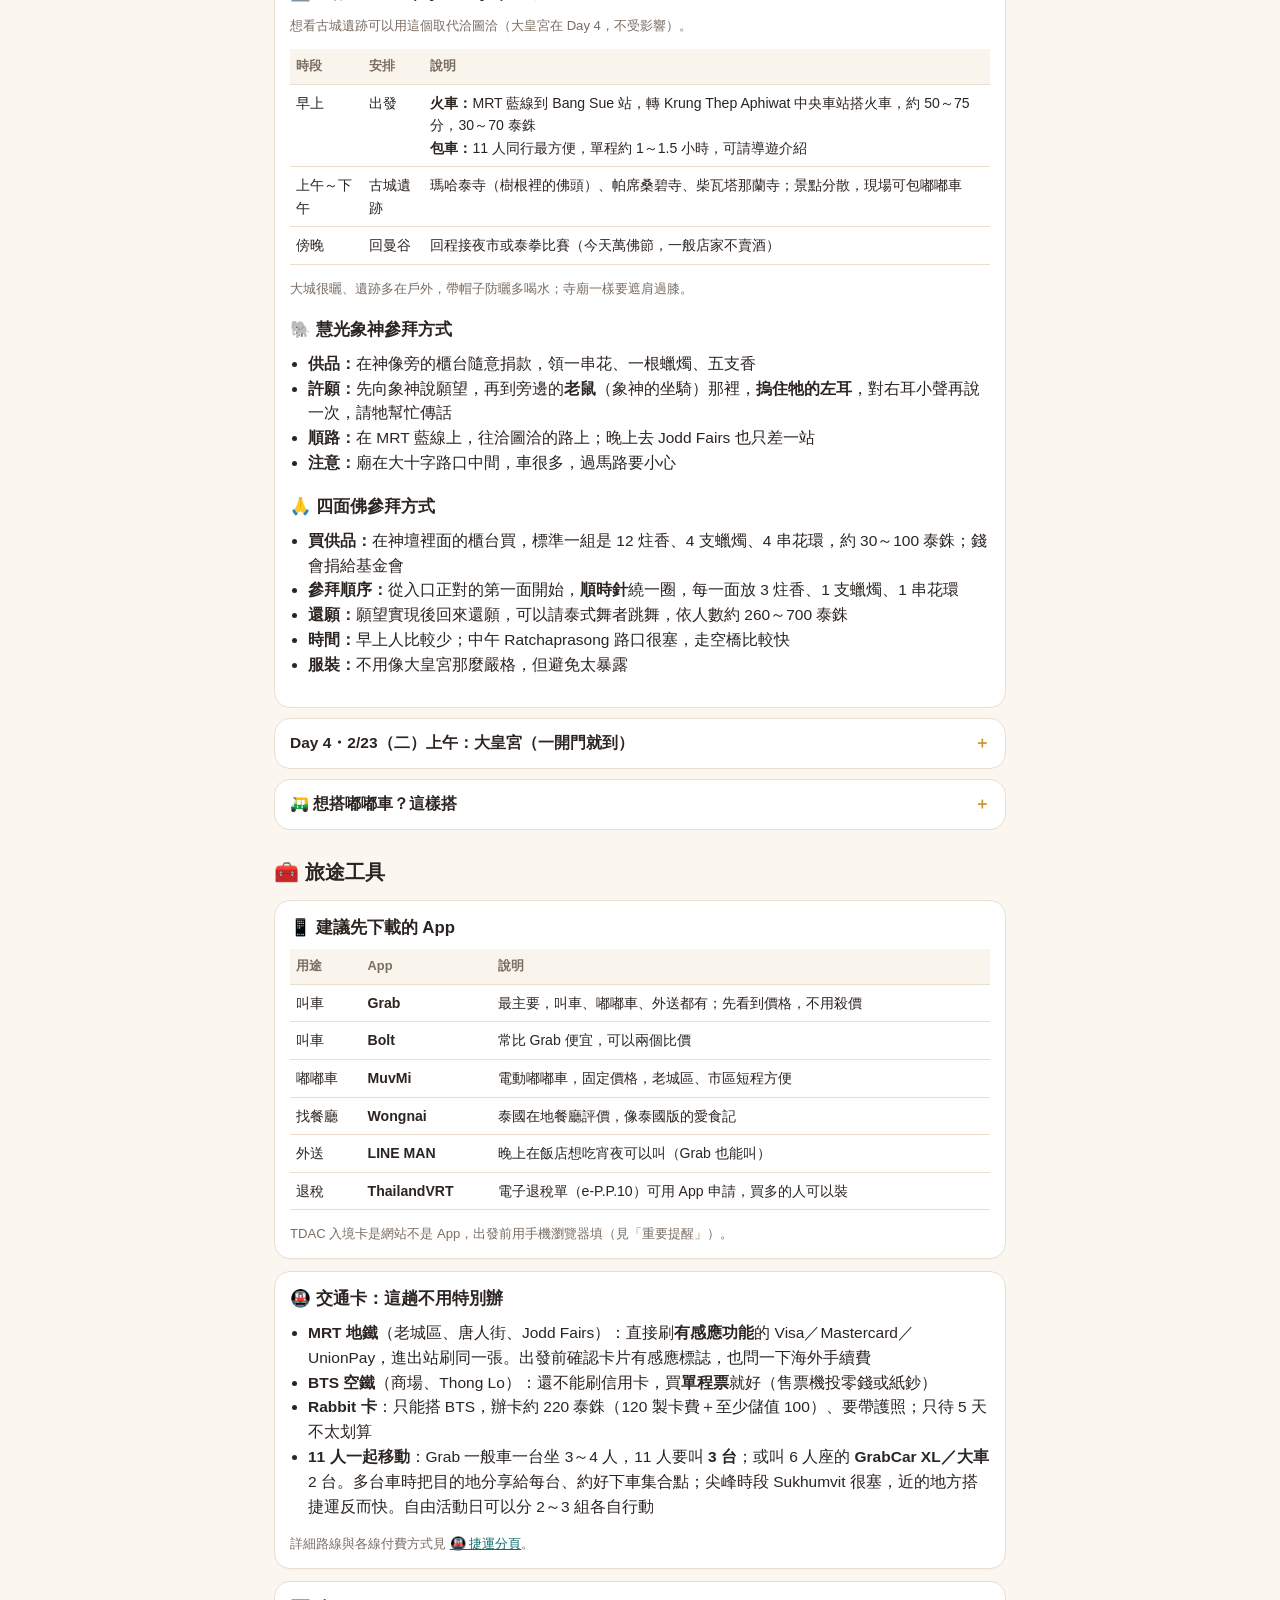
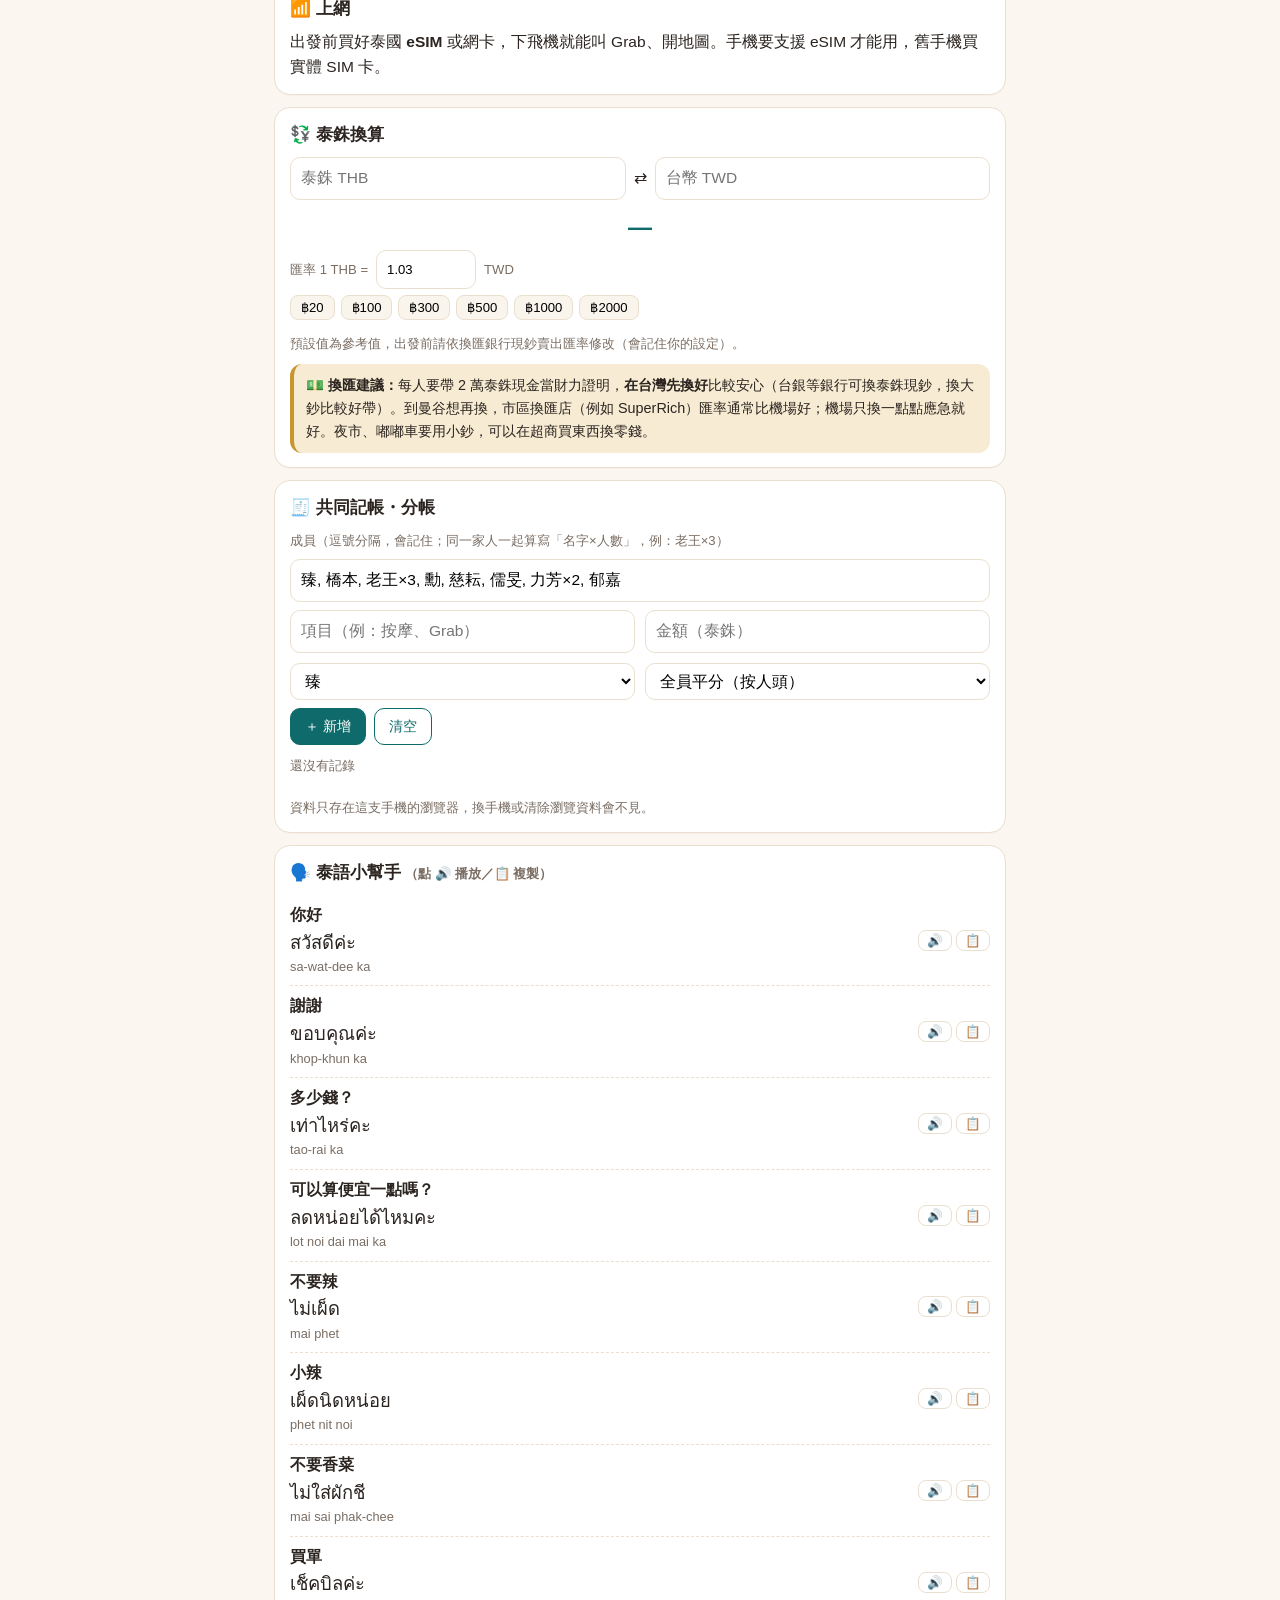
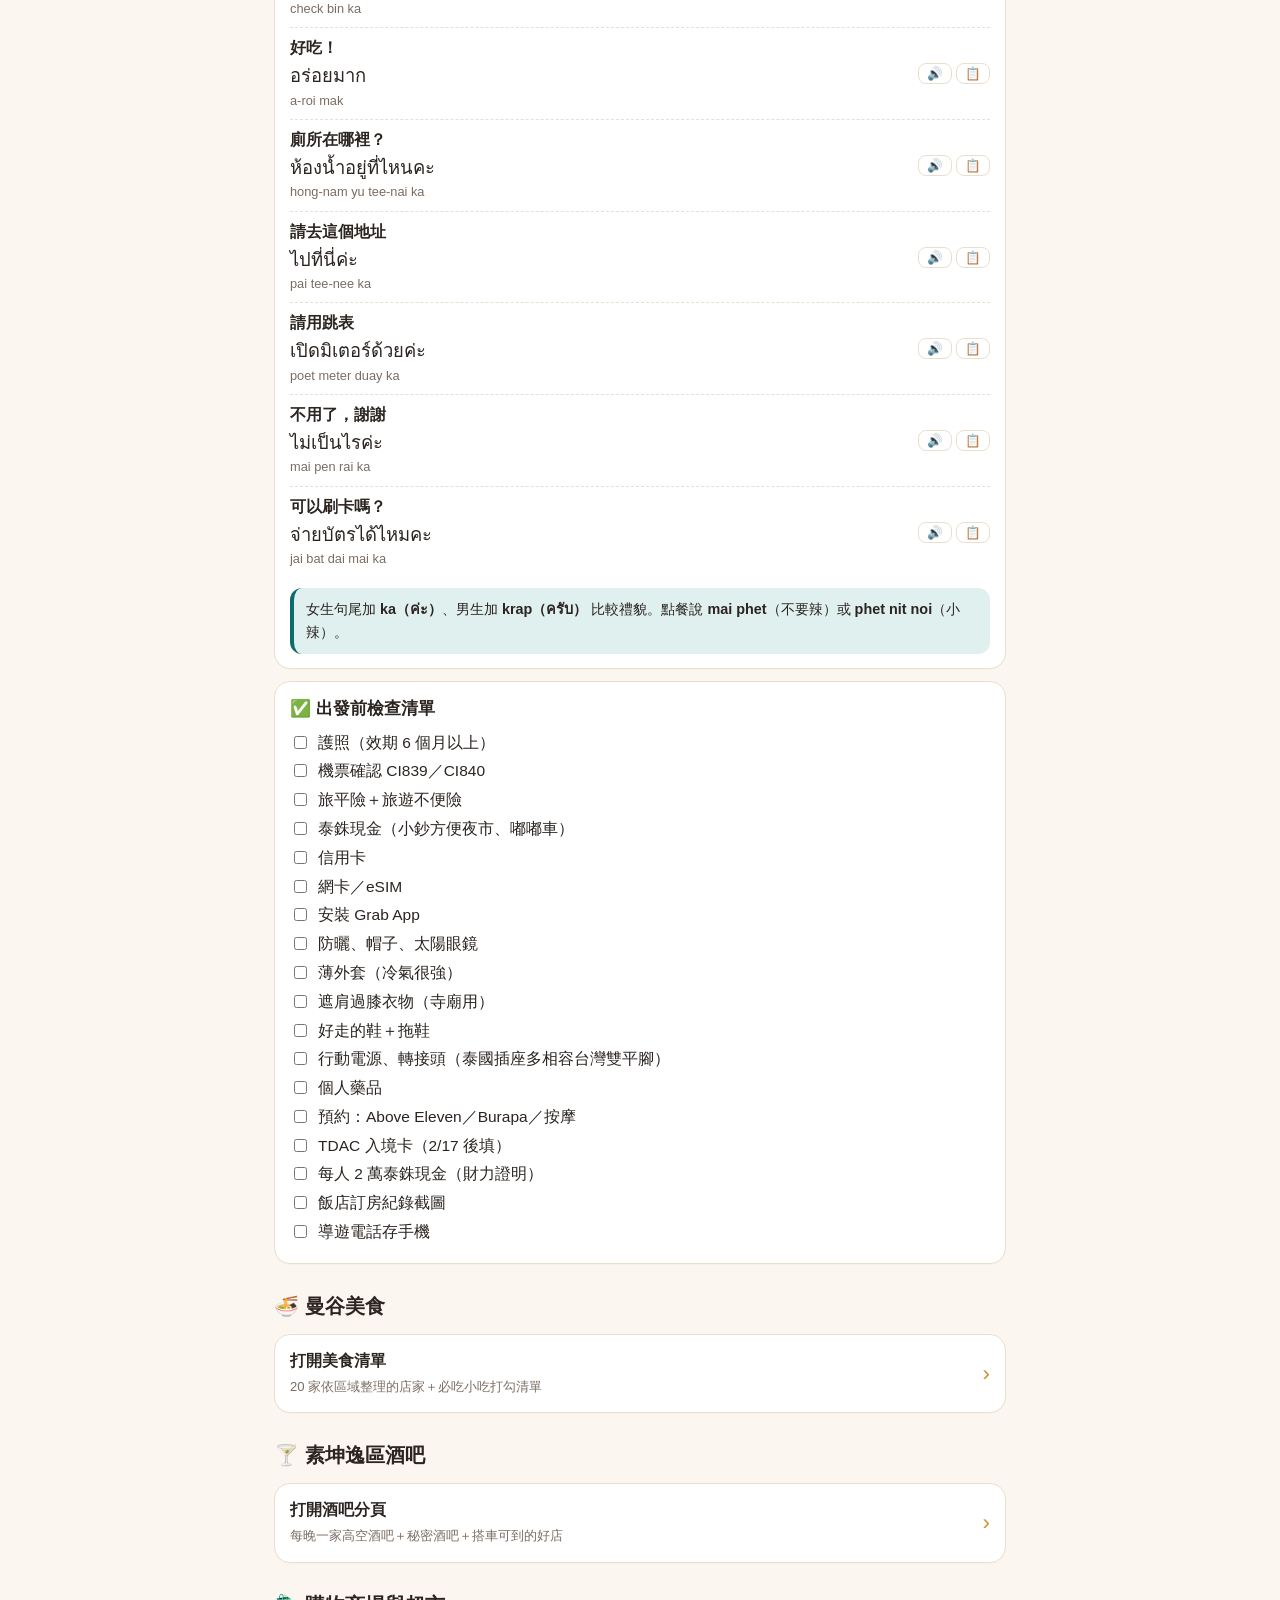
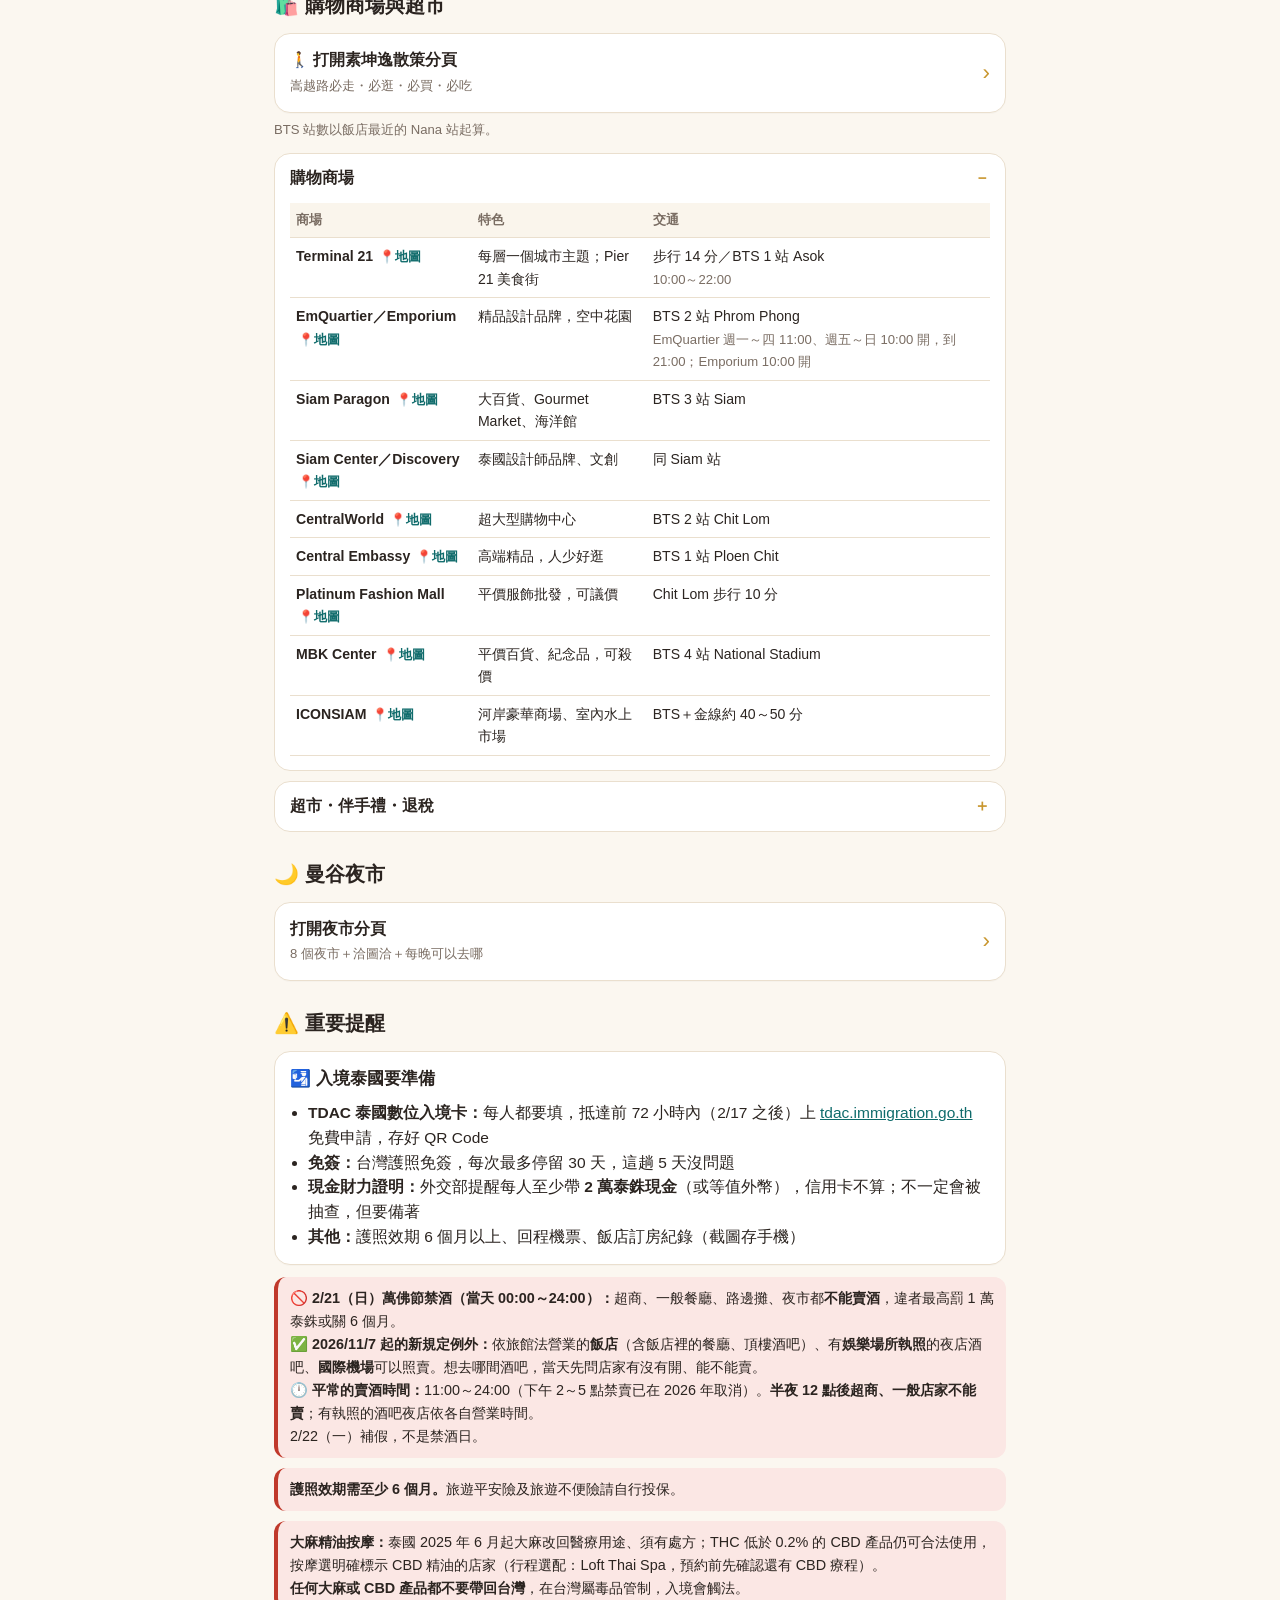
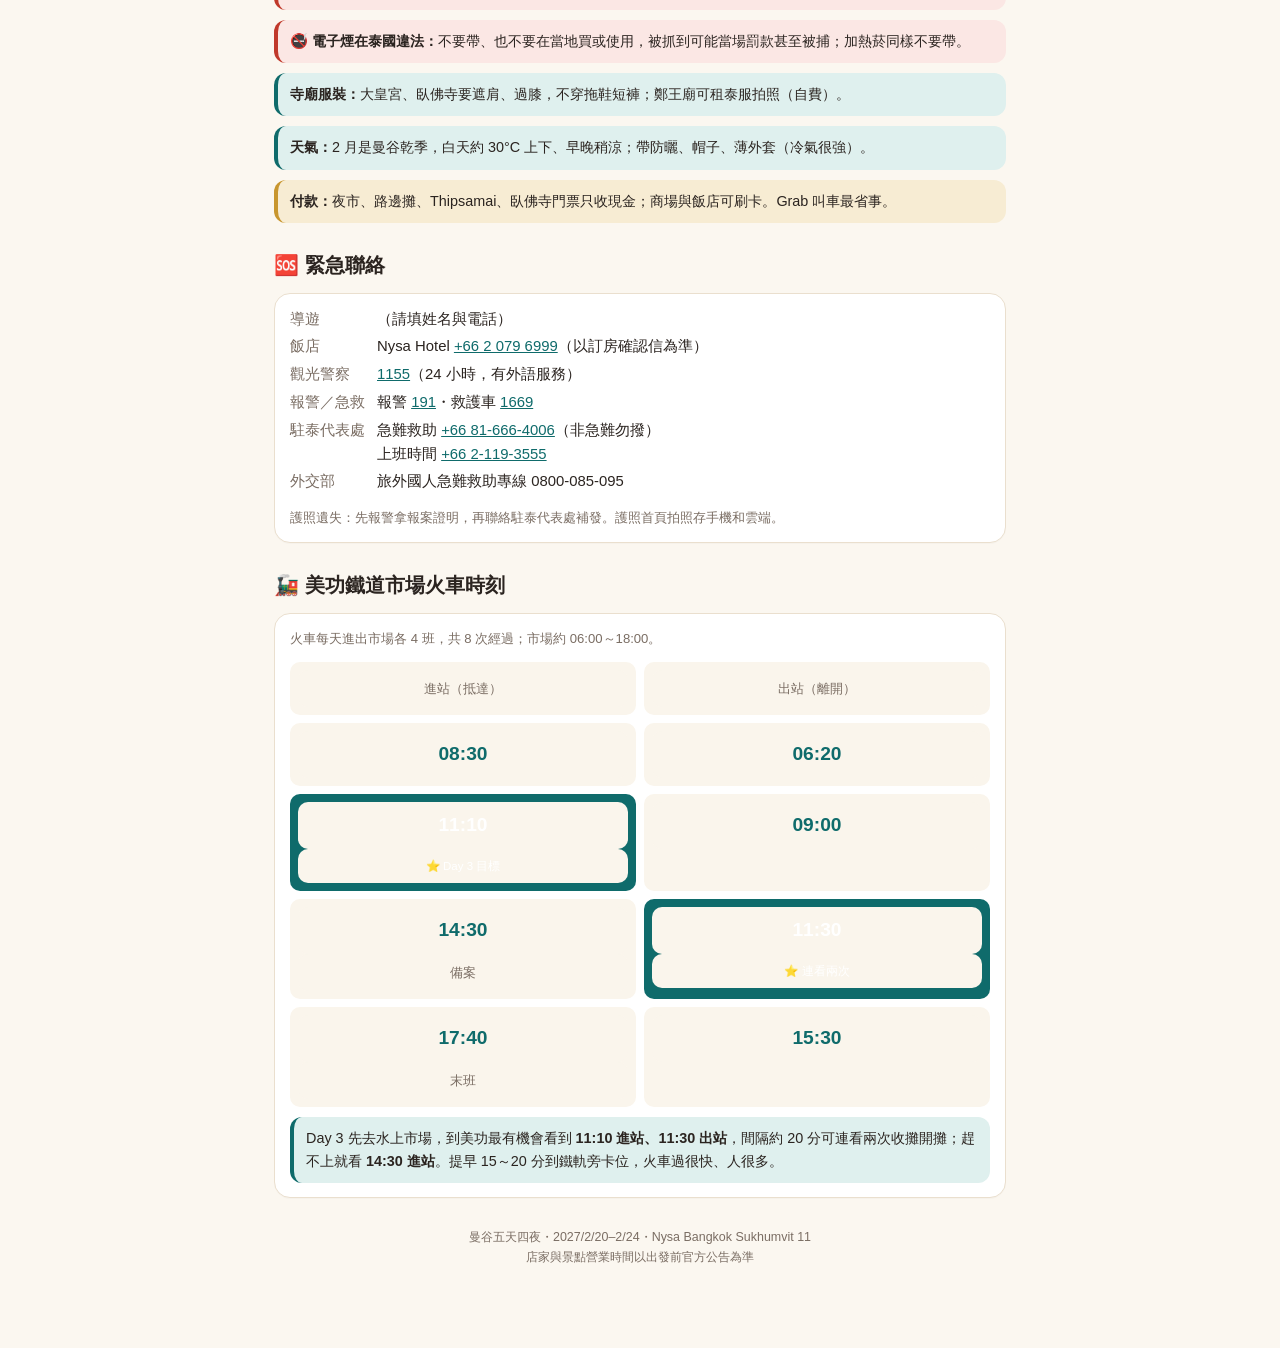
==== commit 709c174f: "Revert "Day 4 改飯店叫車到 River City，天空步道改選配" This reverts commit 01f4abeed5367d764779987b978ab1a63b5019f" ====
--- a/index.html
+++ b/index.html
@@ -669,12 +669,14 @@
  {d:4,date:'2/23',wd:'二',title:'大皇宮・天空步道・米其林觀光巴士',c:'var(--d4)',stay:'Nysa Sukhumvit 11',
   items:[
    ['07:45','早餐後出門','MRT 藍線 Sukhumvit → Sanam Chai，約 25 分；飯店早餐早點吃'],
-   ['08:30','大皇宮＋玉佛寺','<b>一開門就進去，避開人潮：</b>10 點後旅行團陸續到、10 點到中午最擠，中午也最曬。逛約 2 小時；服裝遮肩過膝','Grand Palace Bangkok'],
+   ['08:30','🧭 上午自由活動・建議：大皇宮＋玉佛寺','<b>一開門就進去，避開人潮：</b>10 點後旅行團陸續到、10 點到中午最擠，中午也最曬。逛約 2 小時；服裝遮肩過膝','Grand Palace Bangkok'],
    ['11:30','午餐：Krua Apsorn 宮廷泰菜','台灣遊記常推的米其林必比登老店，王太后御廚的家傳菜；必點蟹肉煎蛋、黃辣椒炒蟹肉、大蝦黃咖哩配脆蓮藕。<b>只收現金</b>，11 人先打電話訂位；從臥佛寺叫 Grab 約 10 分。備選：海南炒粿條老店 <b>永盛利</b>','Krua Apsorn Dinso'],
    ['13:00','回飯店休息或按摩','叫 Grab 回 Sukhumvit 約 30～40 分；想休息的人午睡、泳池，想按摩的人看下面選配'],
-   ['16:00','王權天空步道 King Power Mahanakhon','玻璃地板高空觀景台；BTS Chong Nonsi','King Power Mahanakhon SkyWalk'],
-   ['17:30','米其林觀光巴士','老城區繞一圈邊吃邊看，約 1.5 小時、19:00 左右下車；晚餐餐標 1,550；路線圖見「路線圖」下方'],
-   ['19:00','🌙 唐人街夜市・宵夜','觀光巴士後最順路：逛耀華力路、吃魚翅、T&K 海鮮；週二攤位有開（多攤週一休）','Yaowarat Road Chinatown Bangkok'],
+   ['15:15','各自出發（不包車）','<b>天空步道、米其林巴士都是各自前往</b>：BTS Nana → Siam 轉 Silom 線 → Chong Nonsi，約 25 分'],
+   ['16:00','王權天空步道 King Power Mahanakhon','<b>各自前往</b>，BTS Chong Nonsi 站出站就到。玻璃地板高空觀景台；夕陽場 16:00～19:00（最後入場 18:30），官網成人票 1,000 泰銖，Klook／KKday 先買較便宜。<b>16:50 離開</b>','King Power Mahanakhon SkyWalk'],
+   ['16:50','前往米其林巴士報到點','叫 Grab 約 15～20 分（11 人：一般車 3 台或 XL 2 台；下班時間 Silom 會塞，提早出發）。報到點一般是 <b>River City 的 Thai Bus Food Tour 櫃台</b>，<b>以導遊通知為準</b>','River City Bangkok'],
+   ['17:30','米其林觀光巴士','<b>各自前往報到</b>；老城區繞一圈邊吃邊看，約 1.5 小時、19:00 左右下車；晚餐餐標 1,550；路線圖見「路線圖」下方'],
+   ['19:00','🌙 唐人街夜市・宵夜','巴士結束後從 River City 叫 Grab 約 10 分（或散步過去）：逛耀華力路、吃魚翅、T&K 海鮮；週二攤位有開（多攤週一休）。<b>回飯店：MRT Wat Mangkon → Sukhumvit 藍線直達</b>','Yaowarat Road Chinatown Bangkok'],
    ['10:30','🙏 臥佛寺（選配）','大皇宮南門步行 5～7 分；300 泰銖只收現金，寺內可按摩。體力夠再去','Wat Pho'],
    ['11:30','😴 不去大皇宮的人（選配）','睡飽、吃早餐、泳池或逛逛；<b>約 10:45 出門</b>，從飯店叫 Grab 約 30～40 分，<b>11:30 在 Krua Apsorn 跟大家會合</b>','Krua Apsorn Dinso'],
    ['14:00','💆 午後按摩（選配）','回到 Asok 一帶直接去按，<b>90 分鐘最剛好</b>，15:30 結束再去天空步道（BTS Asok → Chong Nonsi 約 15 分）。推薦 <b>Health Land Asok</b>（Sukhumvit 21，大型連鎖、房間多，適合多人）或 <b>Let\'s Relax Terminal 21</b>（6 樓）；11 人建議前幾天先訂。想去 CBD 精油按摩的人也可以這時段去 Loft Thai','Health Land Asok'],
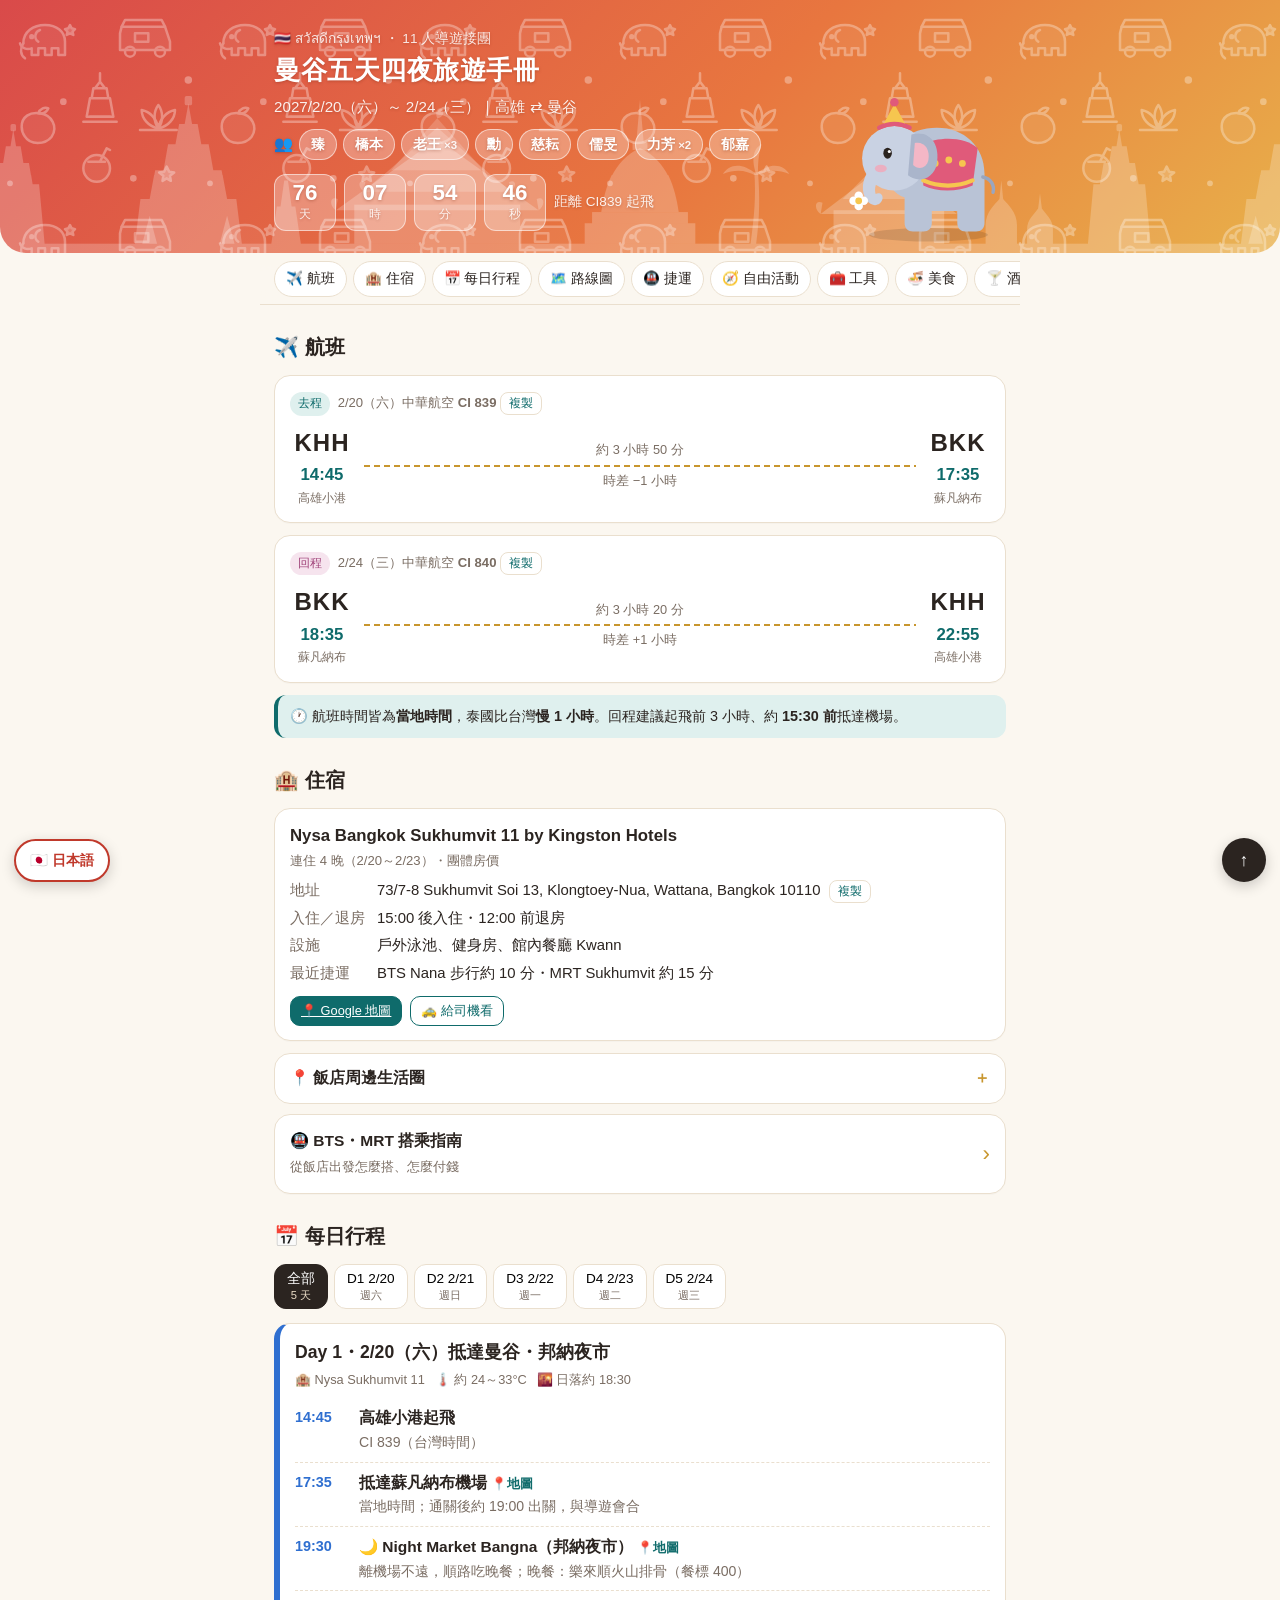
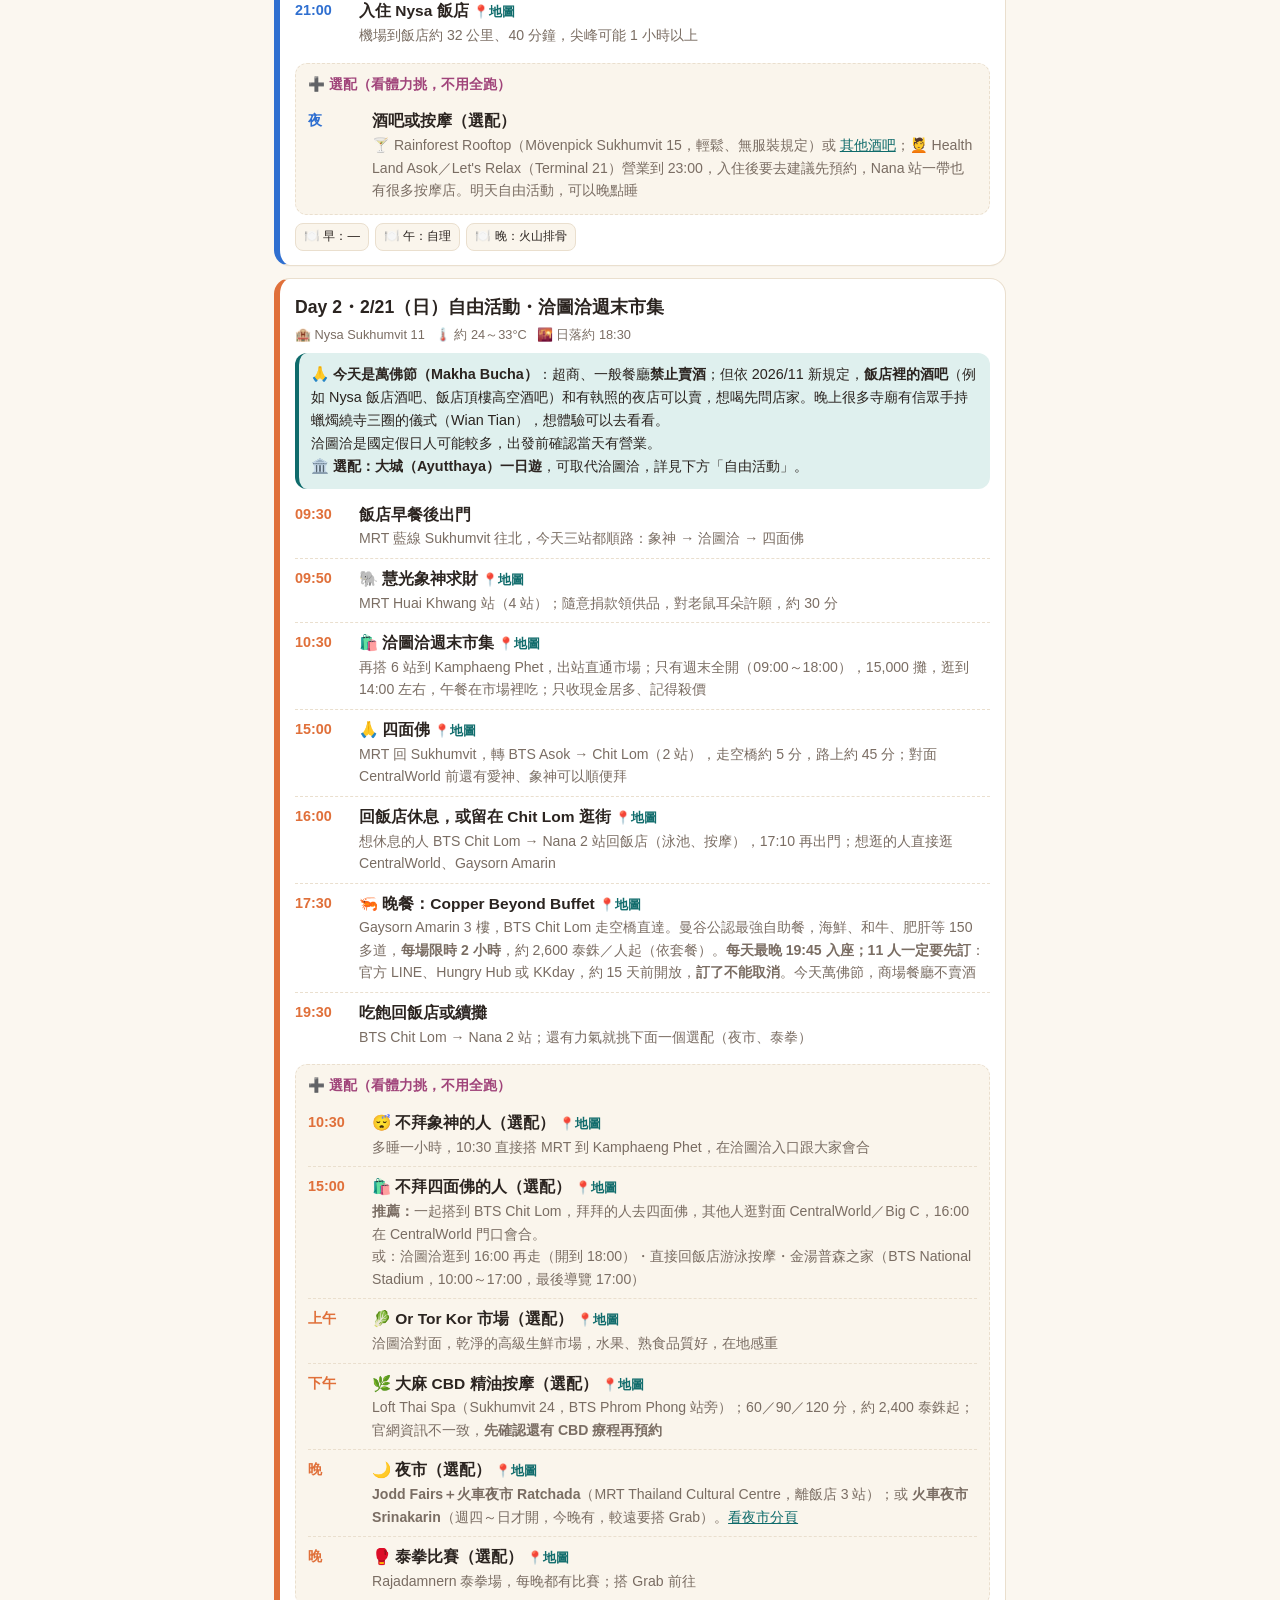
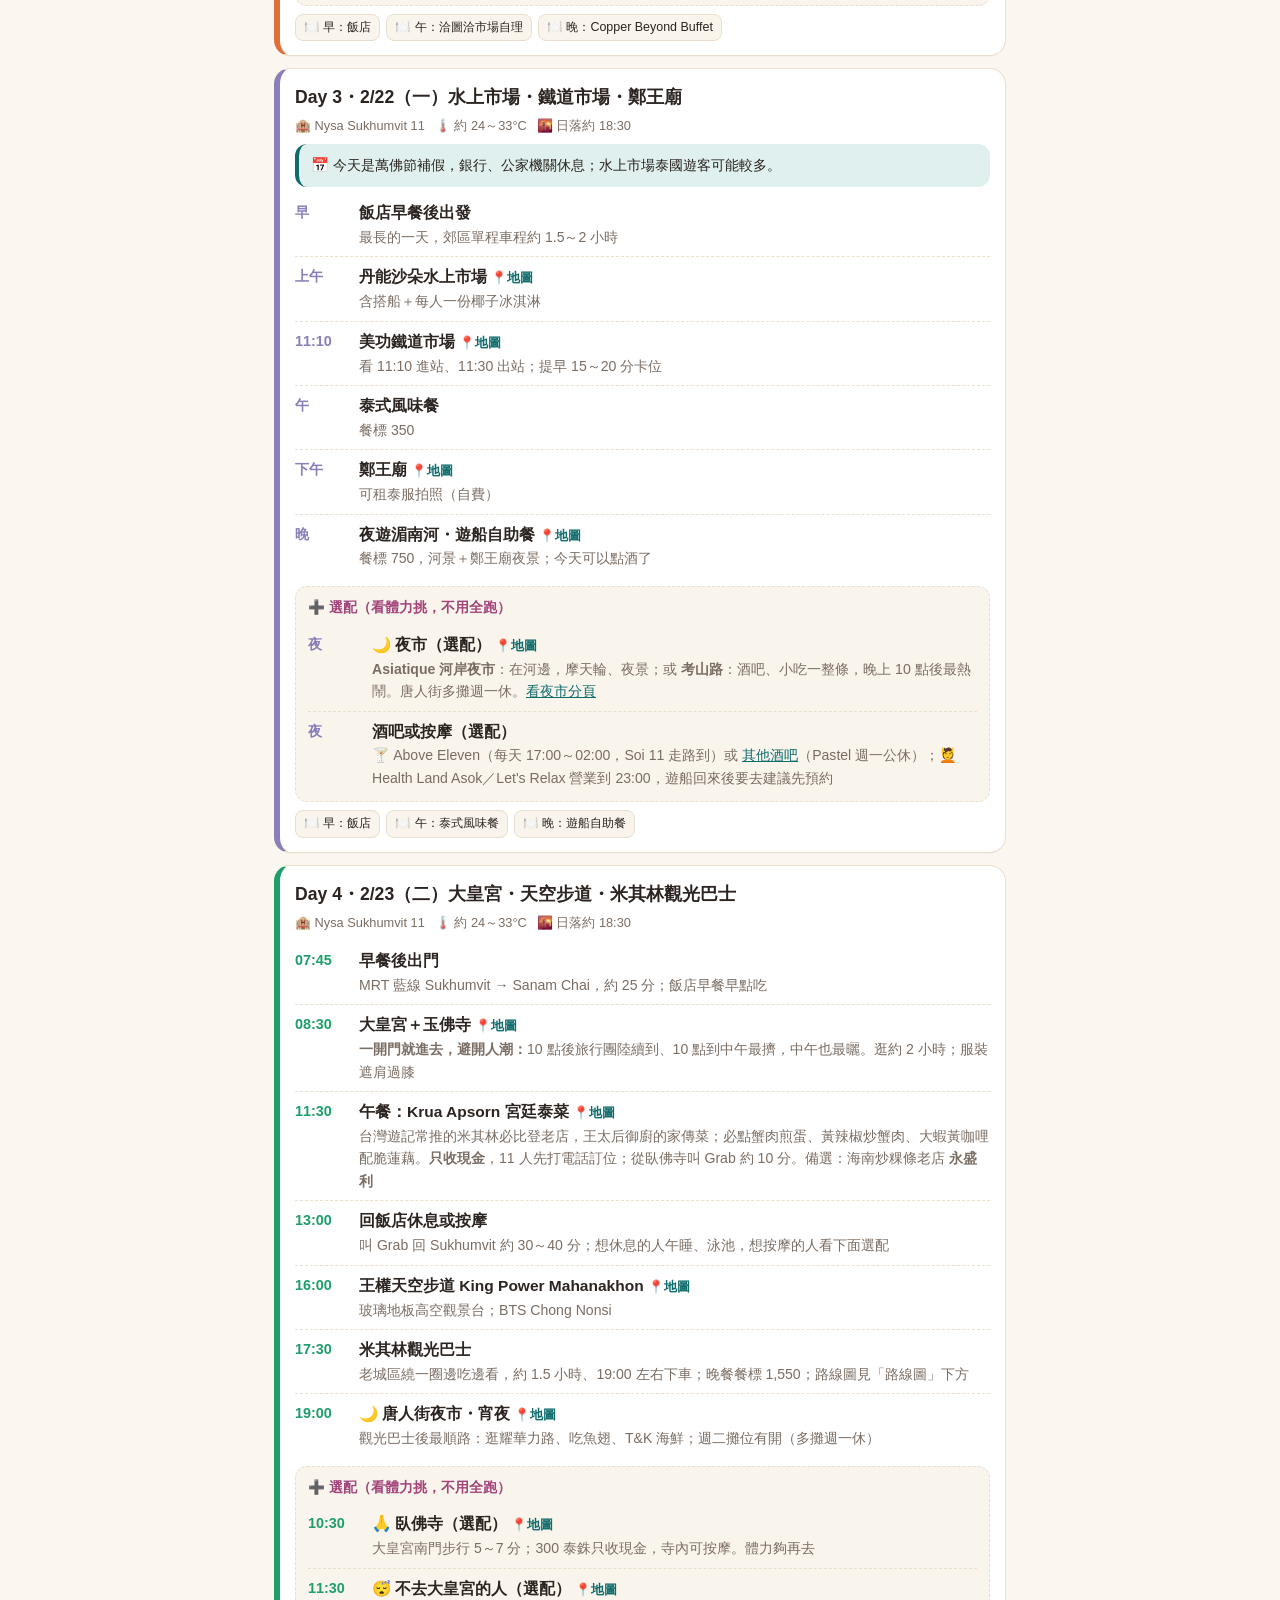
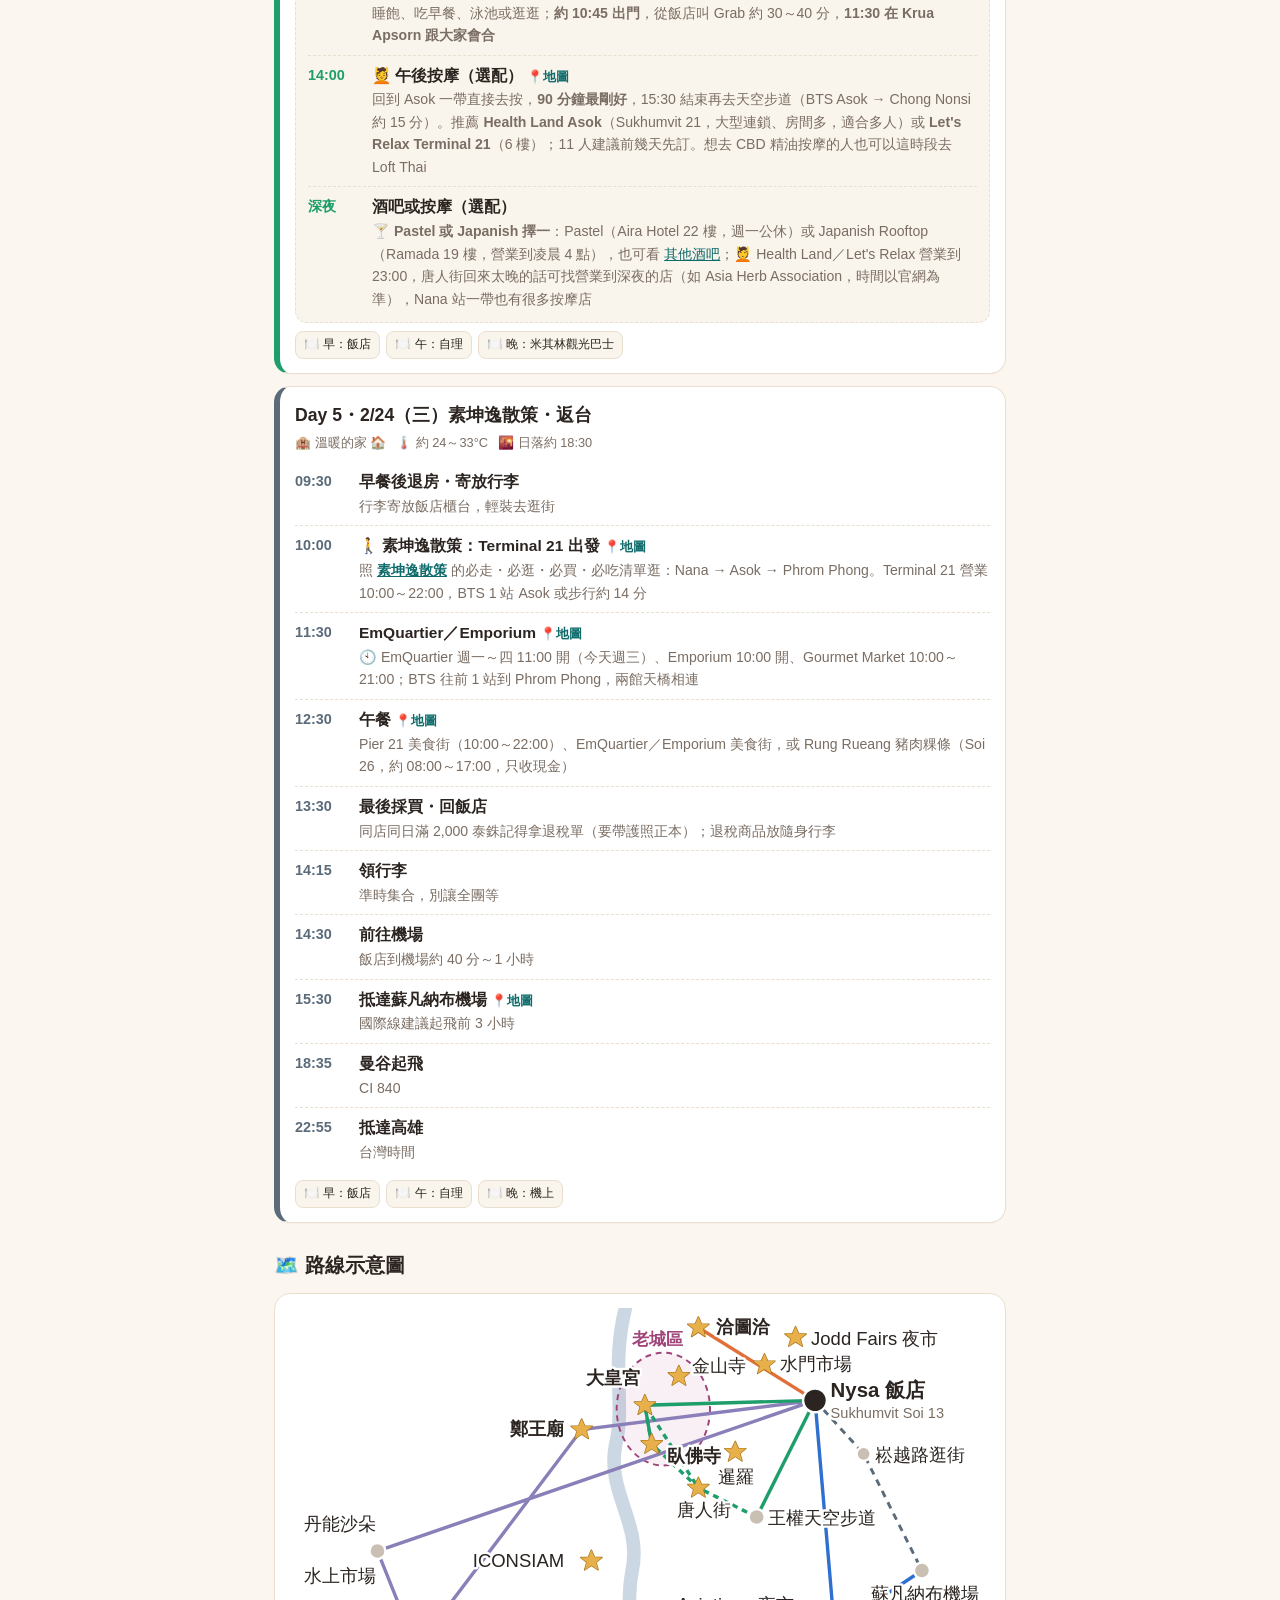
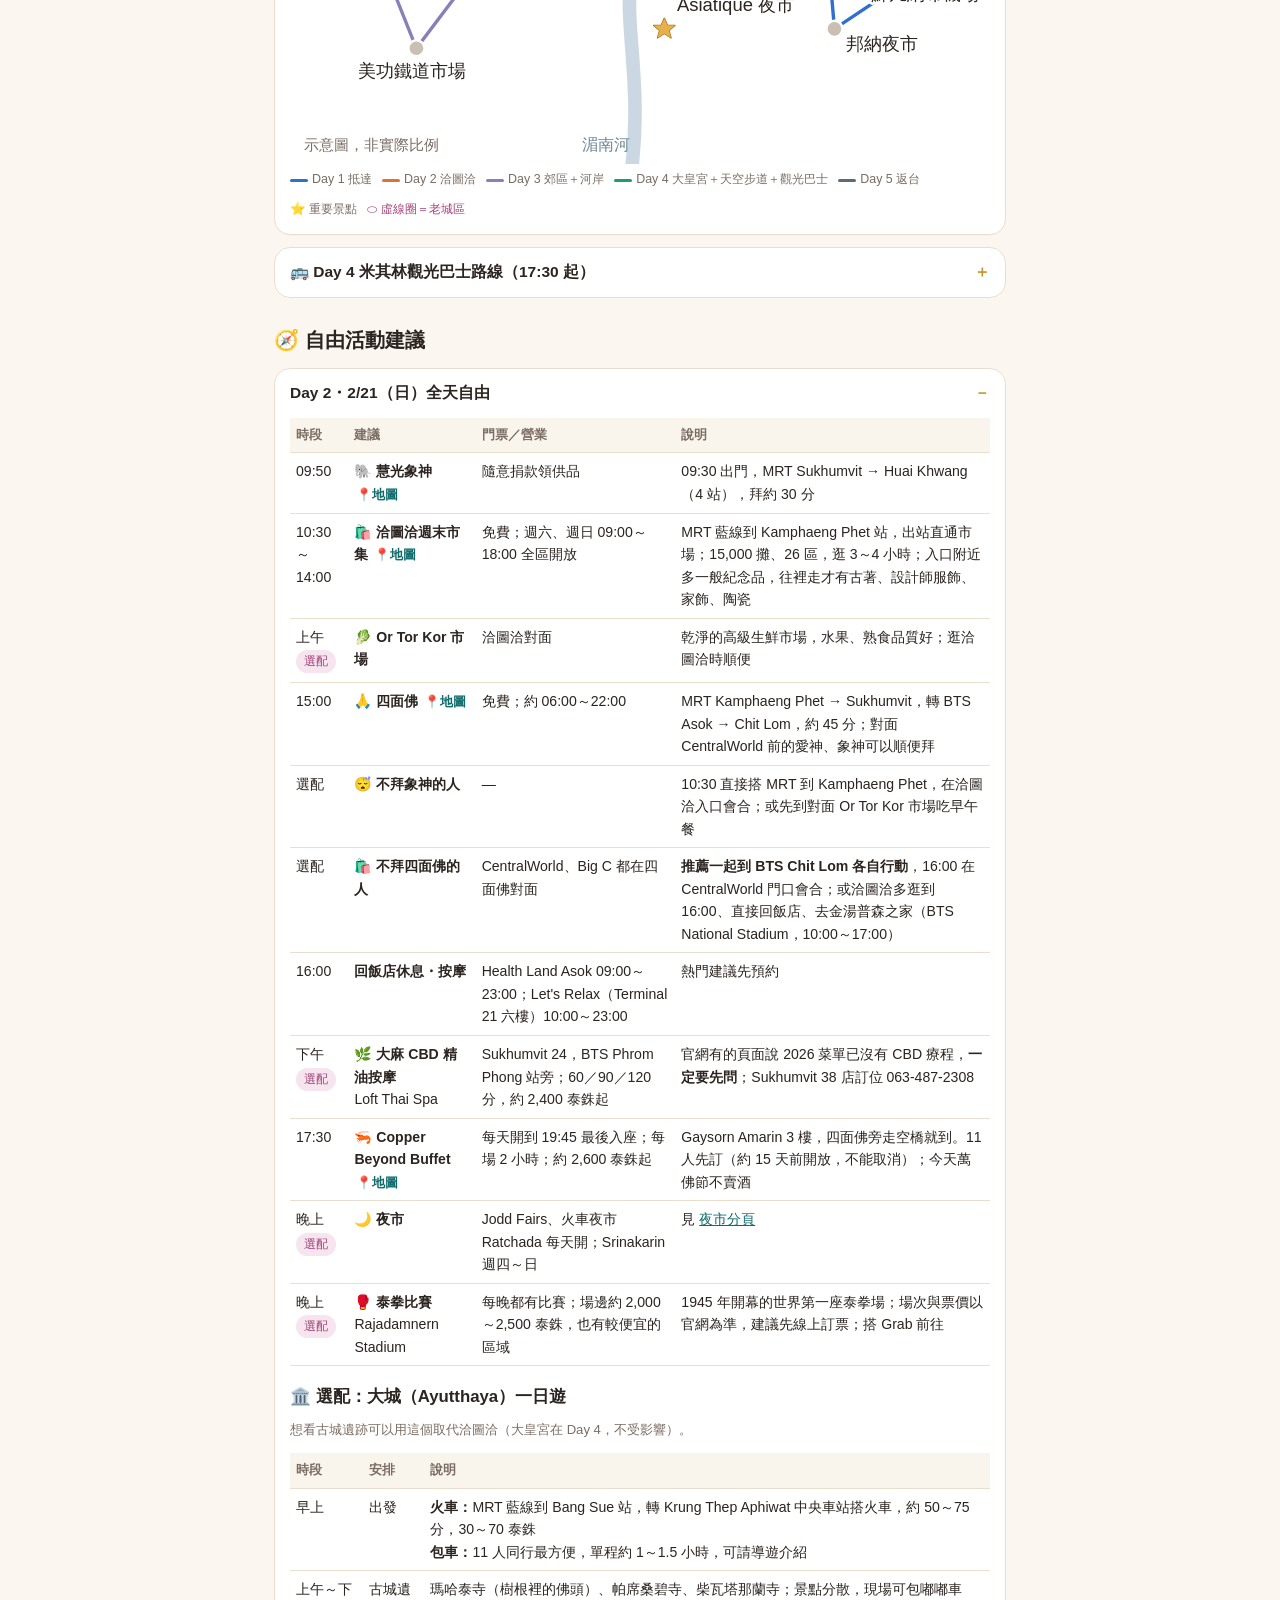
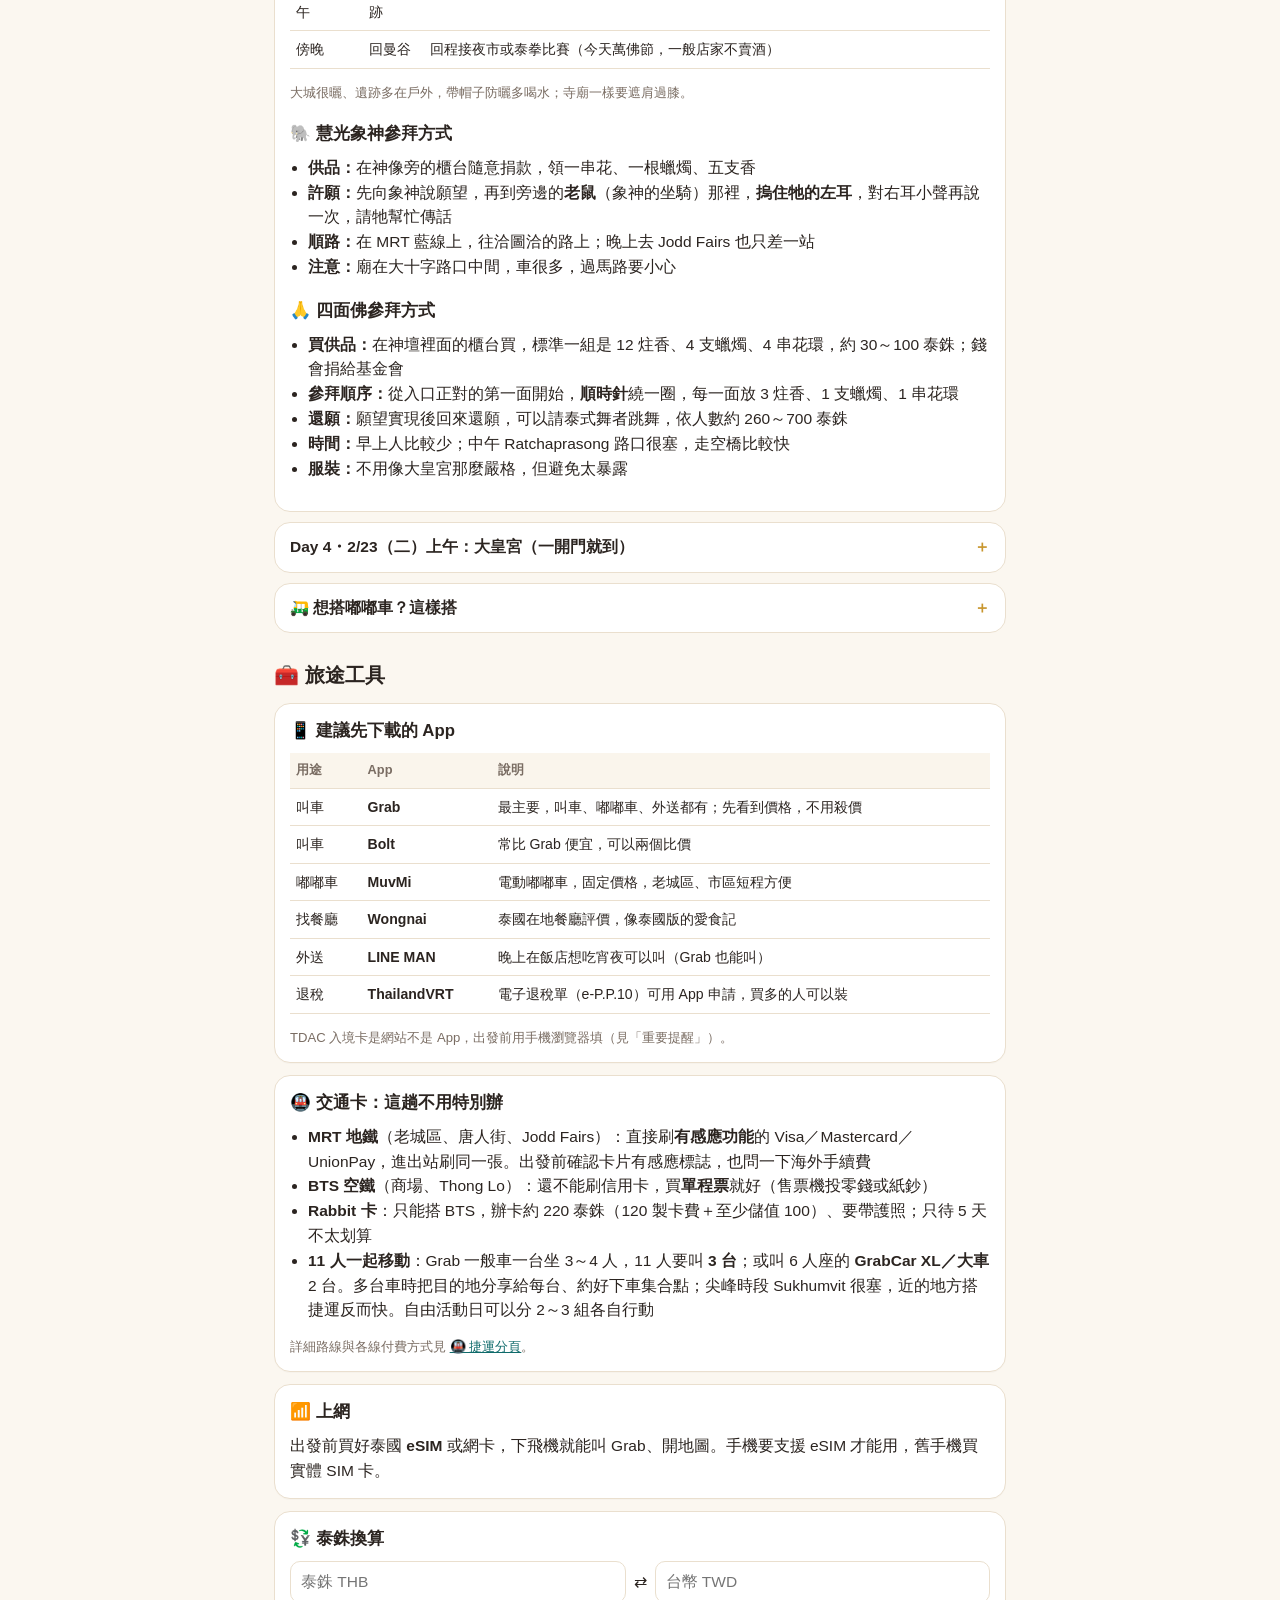
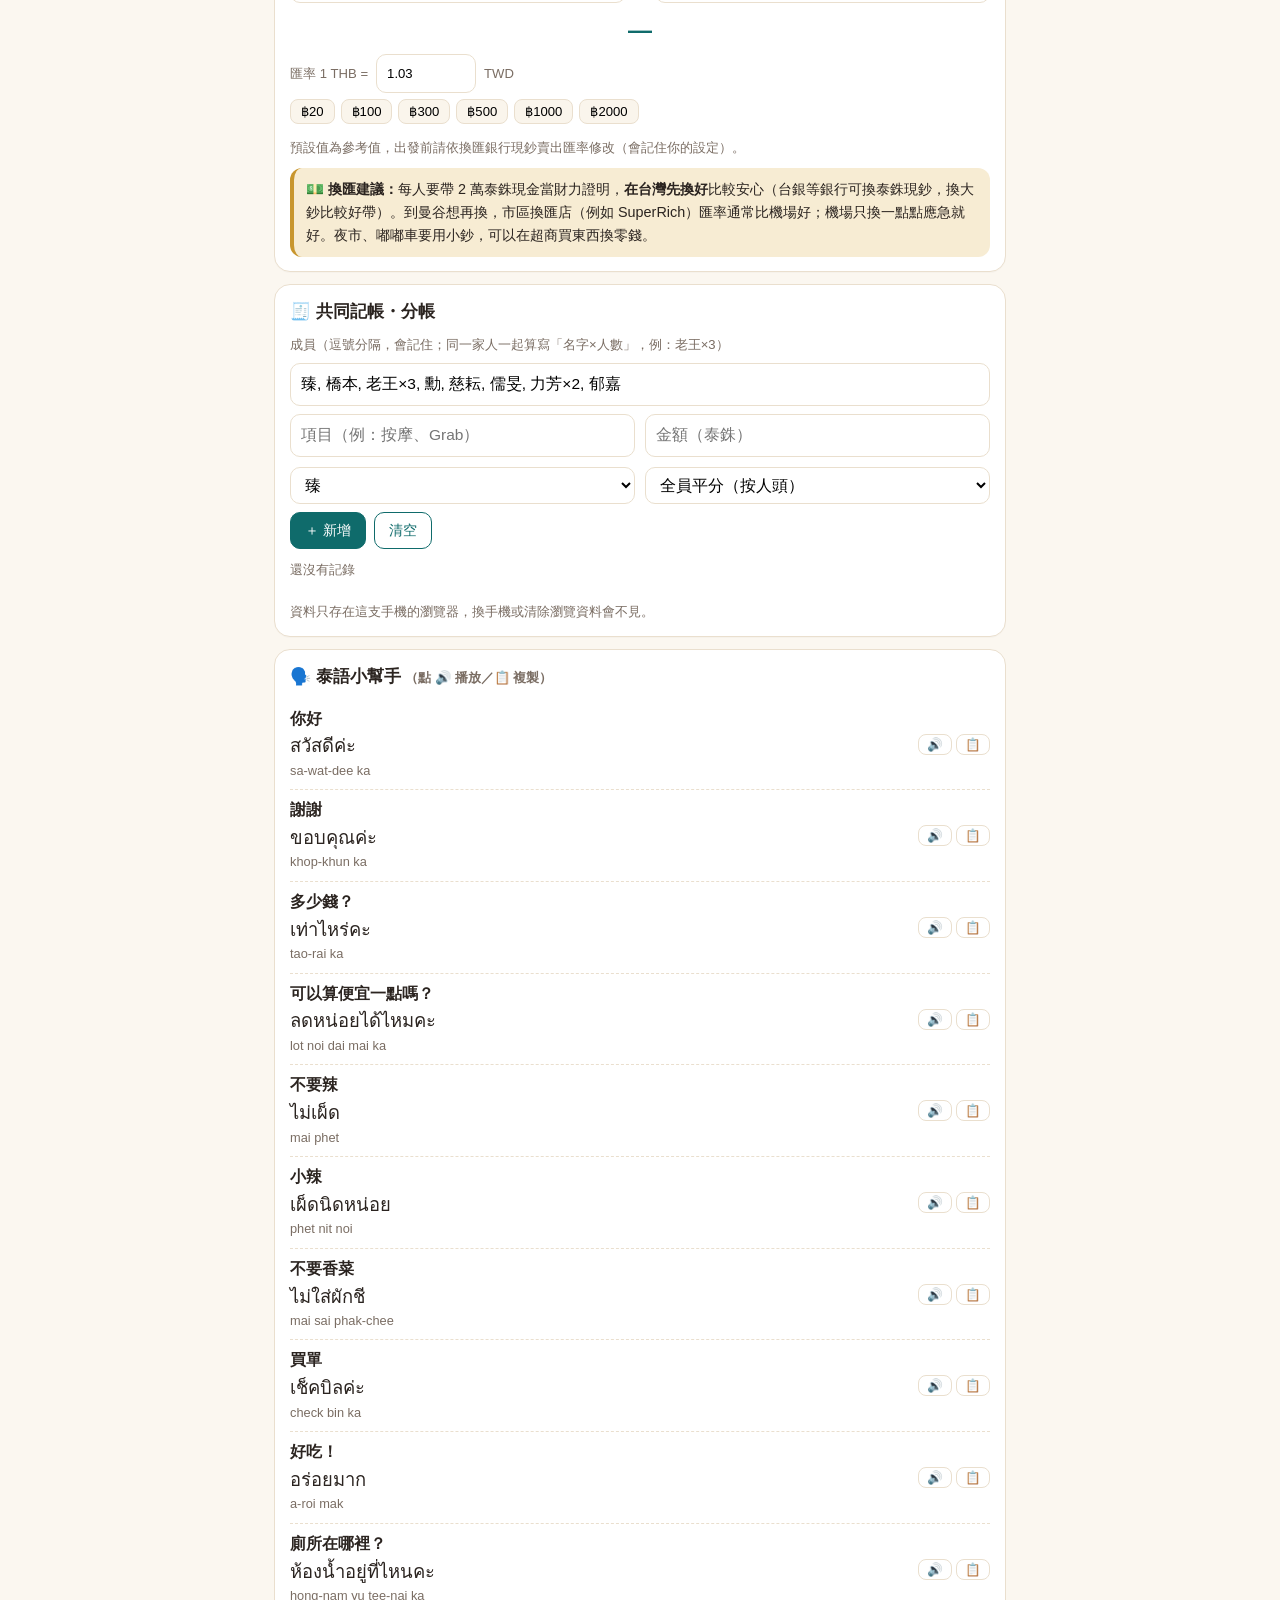
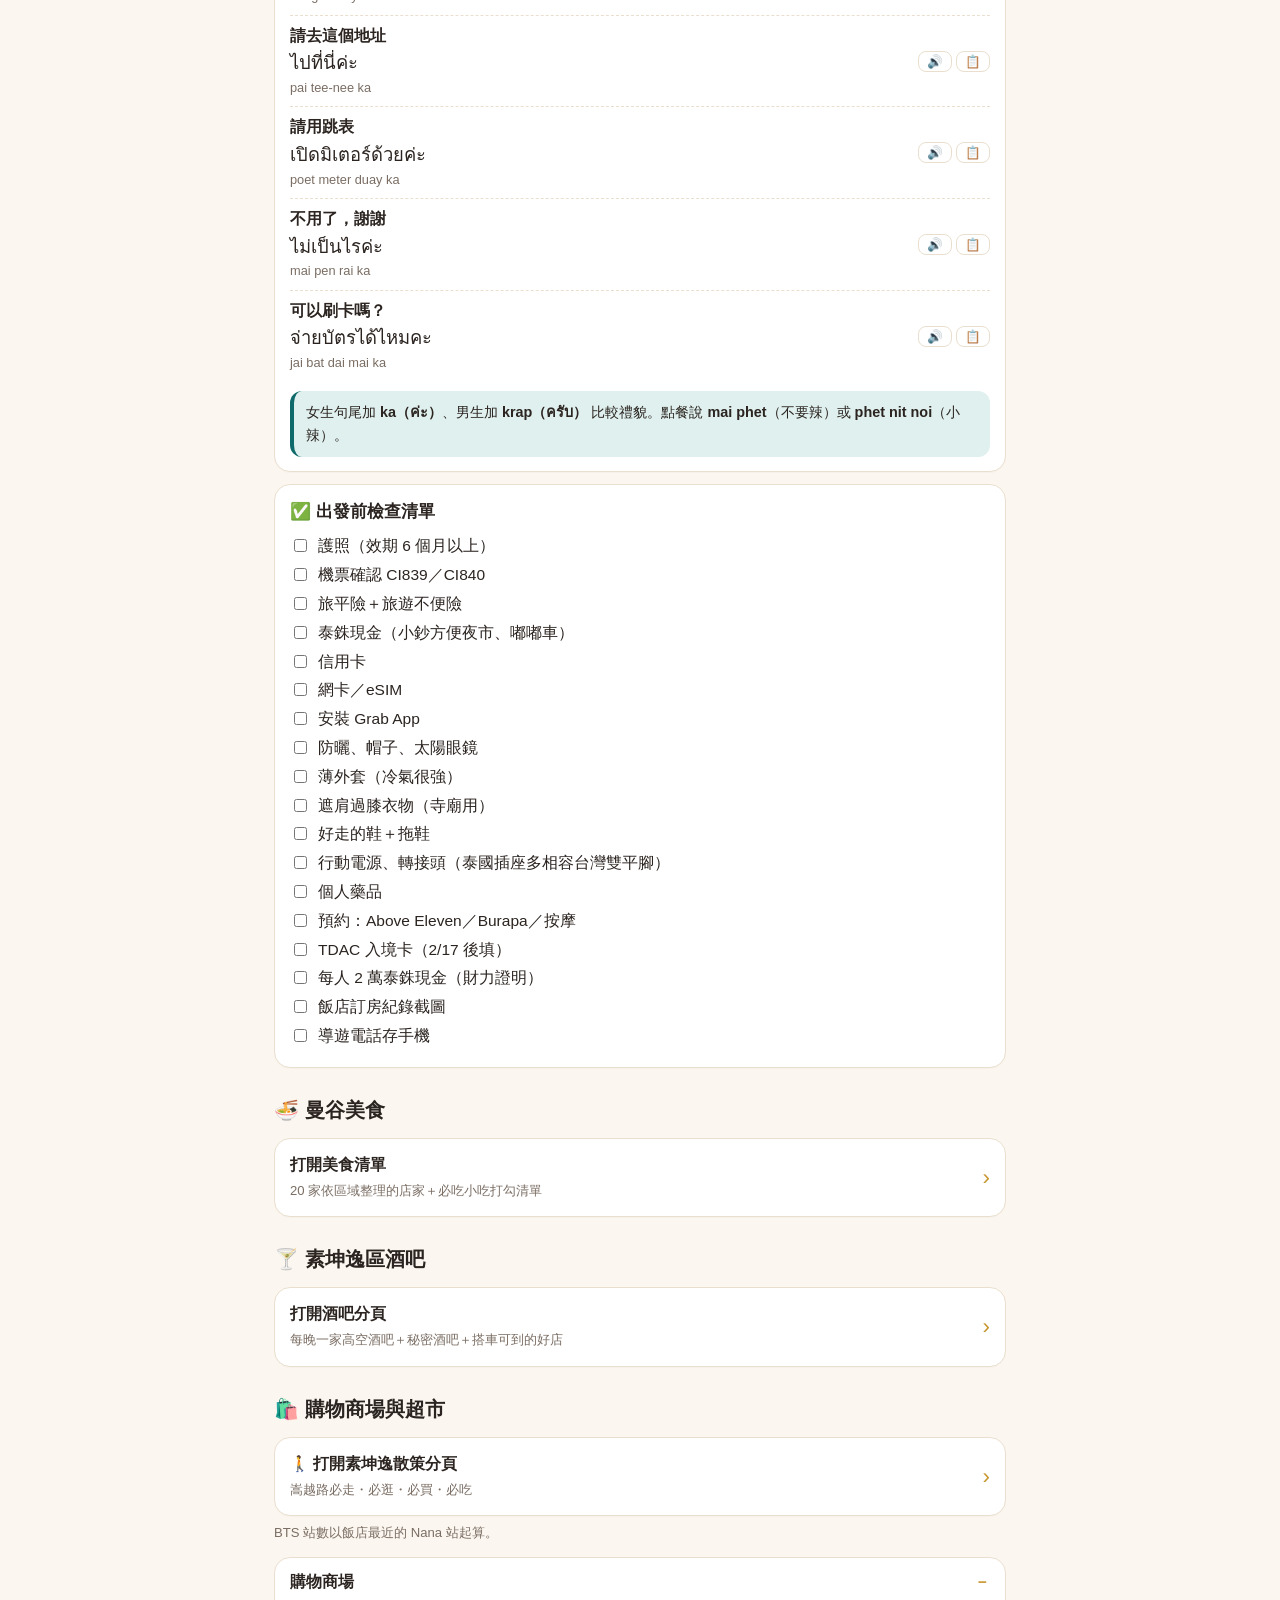
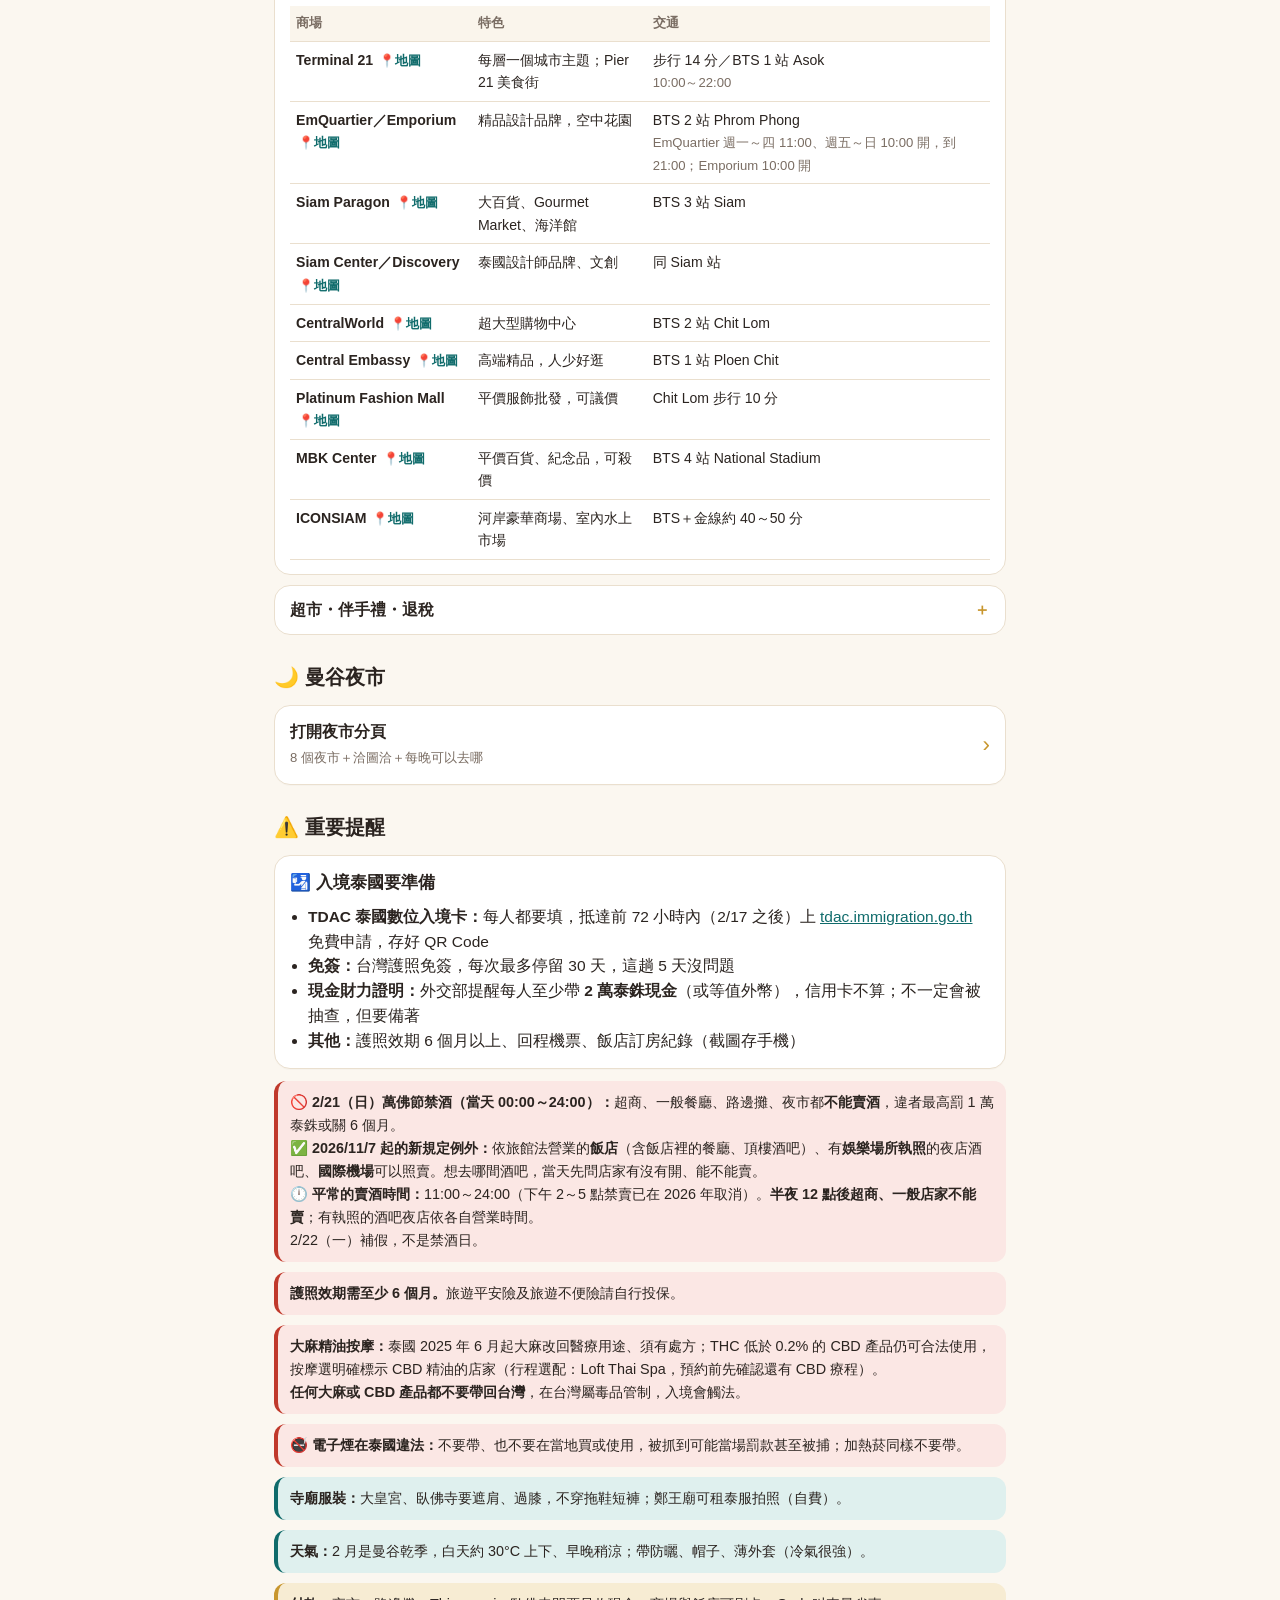
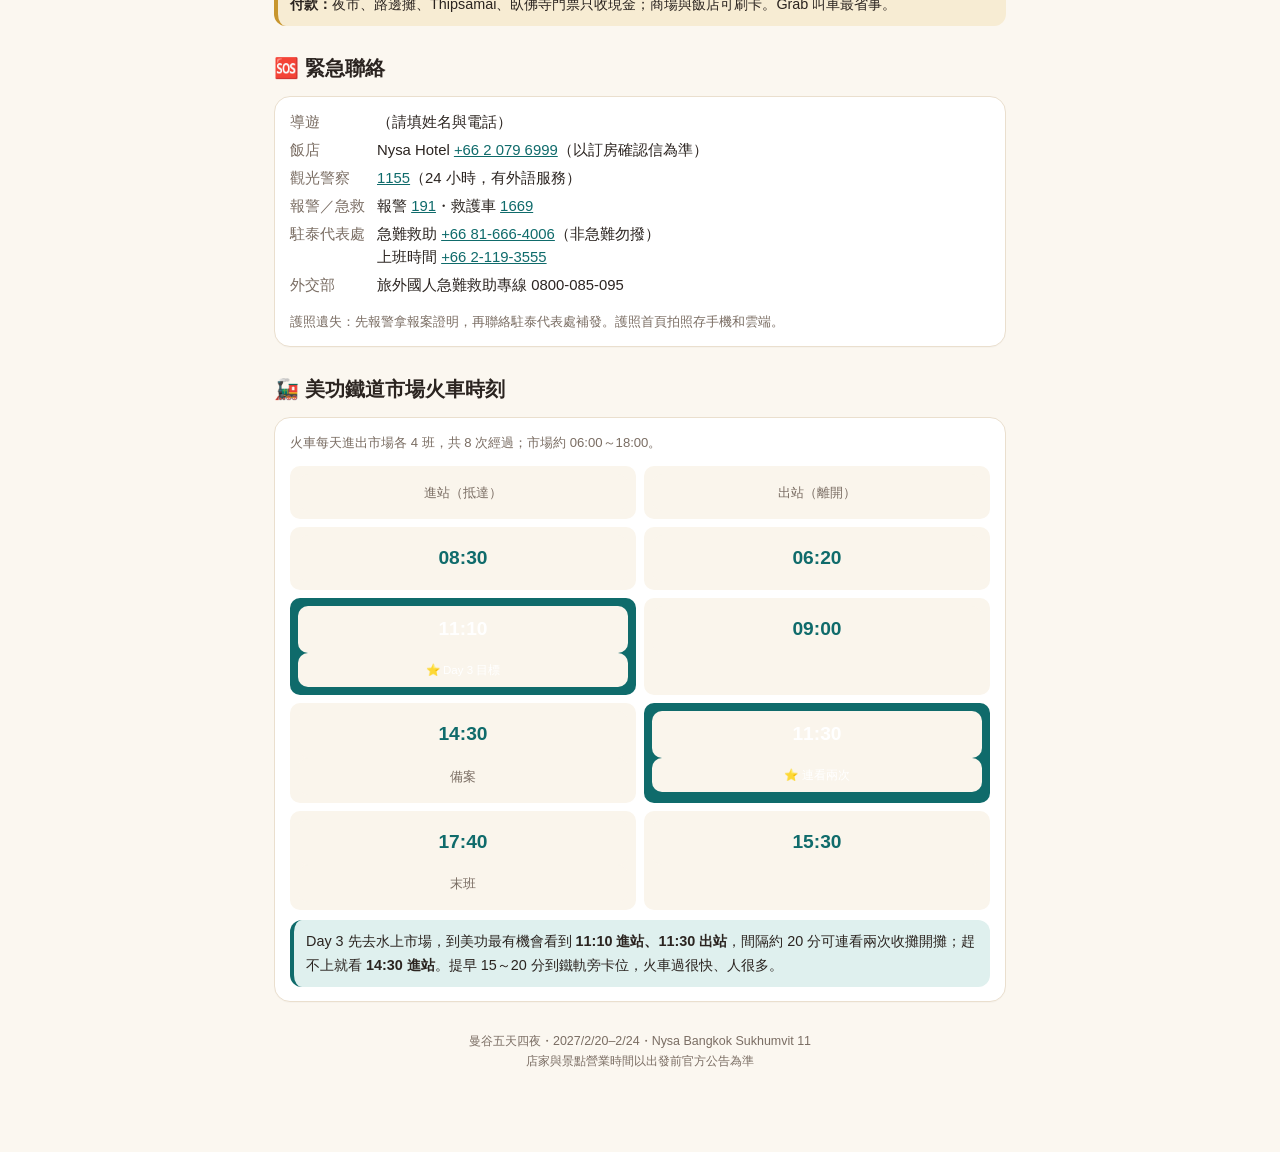
==== commit 37da5b8d: "Day 5 放入素坤逸散策 Co-Authored-By: Claude Opus 5.5 <noreply@anthropic.com> Claude-Session: https://claude" ====
--- a/index.html
+++ b/index.html
@@ -669,23 +669,21 @@
  {d:4,date:'2/23',wd:'二',title:'大皇宮・天空步道・米其林觀光巴士',c:'var(--d4)',stay:'Nysa Sukhumvit 11',
   items:[
    ['07:45','早餐後出門','MRT 藍線 Sukhumvit → Sanam Chai，約 25 分；飯店早餐早點吃'],
-   ['08:30','🧭 上午自由活動・建議：大皇宮＋玉佛寺','<b>一開門就進去，避開人潮：</b>10 點後旅行團陸續到、10 點到中午最擠，中午也最曬。逛約 2 小時；服裝遮肩過膝','Grand Palace Bangkok'],
+   ['08:30','大皇宮＋玉佛寺','<b>一開門就進去，避開人潮：</b>10 點後旅行團陸續到、10 點到中午最擠，中午也最曬。逛約 2 小時；服裝遮肩過膝','Grand Palace Bangkok'],
    ['11:30','午餐：Krua Apsorn 宮廷泰菜','台灣遊記常推的米其林必比登老店，王太后御廚的家傳菜；必點蟹肉煎蛋、黃辣椒炒蟹肉、大蝦黃咖哩配脆蓮藕。<b>只收現金</b>，11 人先打電話訂位；從臥佛寺叫 Grab 約 10 分。備選：海南炒粿條老店 <b>永盛利</b>','Krua Apsorn Dinso'],
    ['13:00','回飯店休息或按摩','叫 Grab 回 Sukhumvit 約 30～40 分；想休息的人午睡、泳池，想按摩的人看下面選配'],
-   ['15:15','各自出發（不包車）','<b>天空步道、米其林巴士都是各自前往</b>：BTS Nana → Siam 轉 Silom 線 → Chong Nonsi，約 25 分'],
-   ['16:00','王權天空步道 King Power Mahanakhon','<b>各自前往</b>，BTS Chong Nonsi 站出站就到。玻璃地板高空觀景台；夕陽場 16:00～19:00（最後入場 18:30），官網成人票 1,000 泰銖，Klook／KKday 先買較便宜。<b>16:50 離開</b>','King Power Mahanakhon SkyWalk'],
-   ['16:50','前往米其林巴士報到點','叫 Grab 約 15～20 分（11 人：一般車 3 台或 XL 2 台；下班時間 Silom 會塞，提早出發）。報到點一般是 <b>River City 的 Thai Bus Food Tour 櫃台</b>，<b>以導遊通知為準</b>','River City Bangkok'],
-   ['17:30','米其林觀光巴士','<b>各自前往報到</b>；老城區繞一圈邊吃邊看，約 1.5 小時、19:00 左右下車；晚餐餐標 1,550；路線圖見「路線圖」下方'],
-   ['19:00','🌙 唐人街夜市・宵夜','巴士結束後從 River City 叫 Grab 約 10 分（或散步過去）：逛耀華力路、吃魚翅、T&K 海鮮；週二攤位有開（多攤週一休）。<b>回飯店：MRT Wat Mangkon → Sukhumvit 藍線直達</b>','Yaowarat Road Chinatown Bangkok'],
+   ['16:00','王權天空步道 King Power Mahanakhon','玻璃地板高空觀景台；BTS Chong Nonsi','King Power Mahanakhon SkyWalk'],
+   ['17:30','米其林觀光巴士','老城區繞一圈邊吃邊看，約 1.5 小時、19:00 左右下車；晚餐餐標 1,550；路線圖見「路線圖」下方'],
+   ['19:00','🌙 唐人街夜市・宵夜','觀光巴士後最順路：逛耀華力路、吃魚翅、T&K 海鮮；週二攤位有開（多攤週一休）','Yaowarat Road Chinatown Bangkok'],
    ['10:30','🙏 臥佛寺（選配）','大皇宮南門步行 5～7 分；300 泰銖只收現金，寺內可按摩。體力夠再去','Wat Pho'],
    ['11:30','😴 不去大皇宮的人（選配）','睡飽、吃早餐、泳池或逛逛；<b>約 10:45 出門</b>，從飯店叫 Grab 約 30～40 分，<b>11:30 在 Krua Apsorn 跟大家會合</b>','Krua Apsorn Dinso'],
    ['14:00','💆 午後按摩（選配）','回到 Asok 一帶直接去按，<b>90 分鐘最剛好</b>，15:30 結束再去天空步道（BTS Asok → Chong Nonsi 約 15 分）。推薦 <b>Health Land Asok</b>（Sukhumvit 21，大型連鎖、房間多，適合多人）或 <b>Let\'s Relax Terminal 21</b>（6 樓）；11 人建議前幾天先訂。想去 CBD 精油按摩的人也可以這時段去 Loft Thai','Health Land Asok'],
    ['深夜','酒吧或按摩（選配）','🍸 <b>Pastel 或 Japanish 擇一</b>：Pastel（Aira Hotel 22 樓，週一公休）或 Japanish Rooftop（Ramada 19 樓，營業到凌晨 4 點），也可看 <a href="bars.html">其他酒吧</a>；💆 Health Land／Let\'s Relax 營業到 23:00，唐人街回來太晚的話可找營業到深夜的店（如 Asia Herb Association，時間以官網為準），Nana 站一帶也有很多按摩店']
   ],meals:['早：飯店','午：自理','晚：米其林觀光巴士']},
- {d:5,date:'2/24',wd:'三',title:'崧越路逛街・返台',c:'var(--d5)',stay:'溫暖的家 🏠',
+ {d:5,date:'2/24',wd:'三',title:'素坤逸散策・返台',c:'var(--d5)',stay:'溫暖的家 🏠',
   items:[
    ['09:30','早餐後退房・寄放行李','行李寄放飯店櫃台，輕裝去逛街'],
-   ['10:00','崧越路逛街：Terminal 21','🕙 營業 10:00～22:00；BTS 1 站 Asok 或步行約 14 分。必買必吃見 <a href="sukhumvit.html">素坤逸散策</a>','Terminal 21 Asok'],
+   ['10:00','🚶 素坤逸散策：Terminal 21 出發','照 <a href="sukhumvit.html"><b>素坤逸散策</b></a> 的必走・必逛・必買・必吃清單逛：Nana → Asok → Phrom Phong。Terminal 21 營業 10:00～22:00，BTS 1 站 Asok 或步行約 14 分','Terminal 21 Asok'],
    ['11:30','EmQuartier／Emporium','🕙 EmQuartier 週一～四 11:00 開（今天週三）、Emporium 10:00 開、Gourmet Market 10:00～21:00；BTS 往前 1 站到 Phrom Phong，兩館天橋相連','EmQuartier Bangkok'],
    ['12:30','午餐','Pier 21 美食街（10:00～22:00）、EmQuartier／Emporium 美食街，或 Rung Rueang 豬肉粿條（Soi 26，約 08:00～17:00，只收現金）','Rung Rueang Pork Noodle'],
    ['13:30','最後採買・回飯店','同店同日滿 2,000 泰銖記得拿退稅單（要帶護照正本）；退稅商品放隨身行李'],
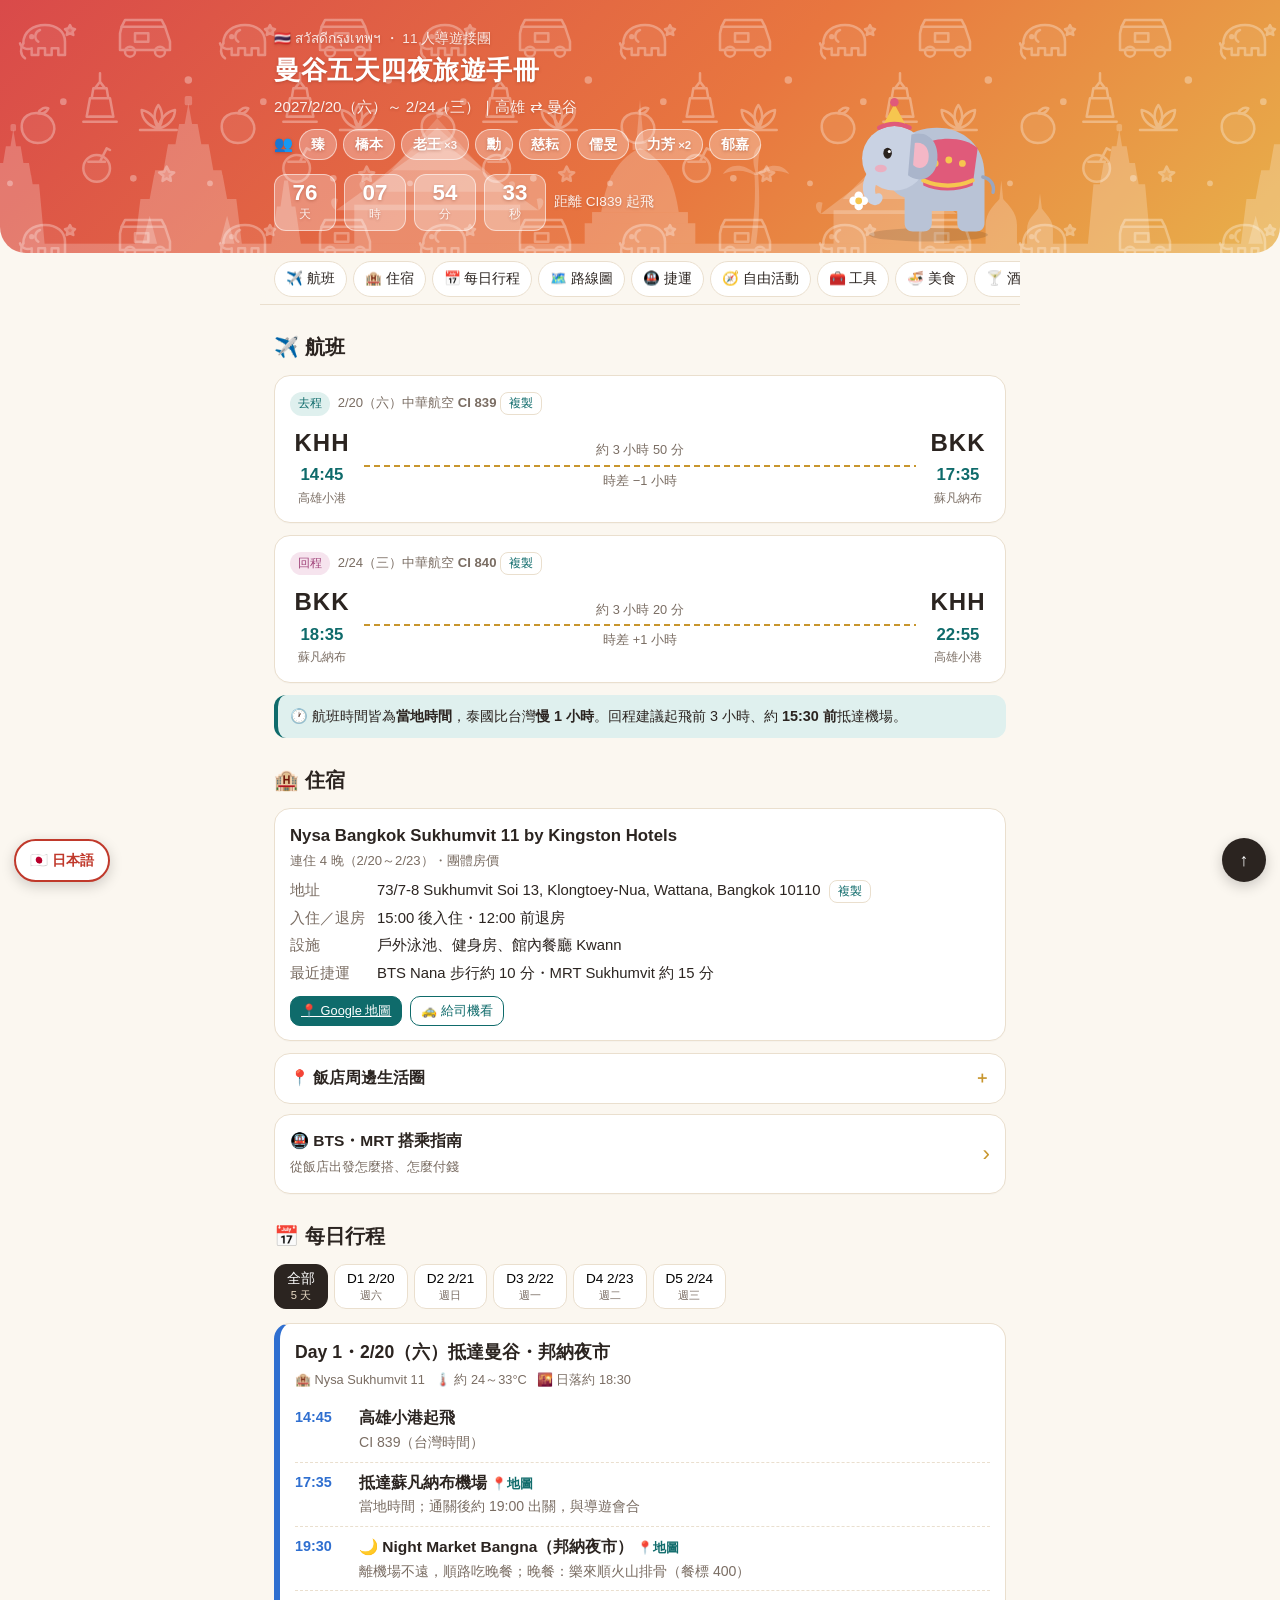
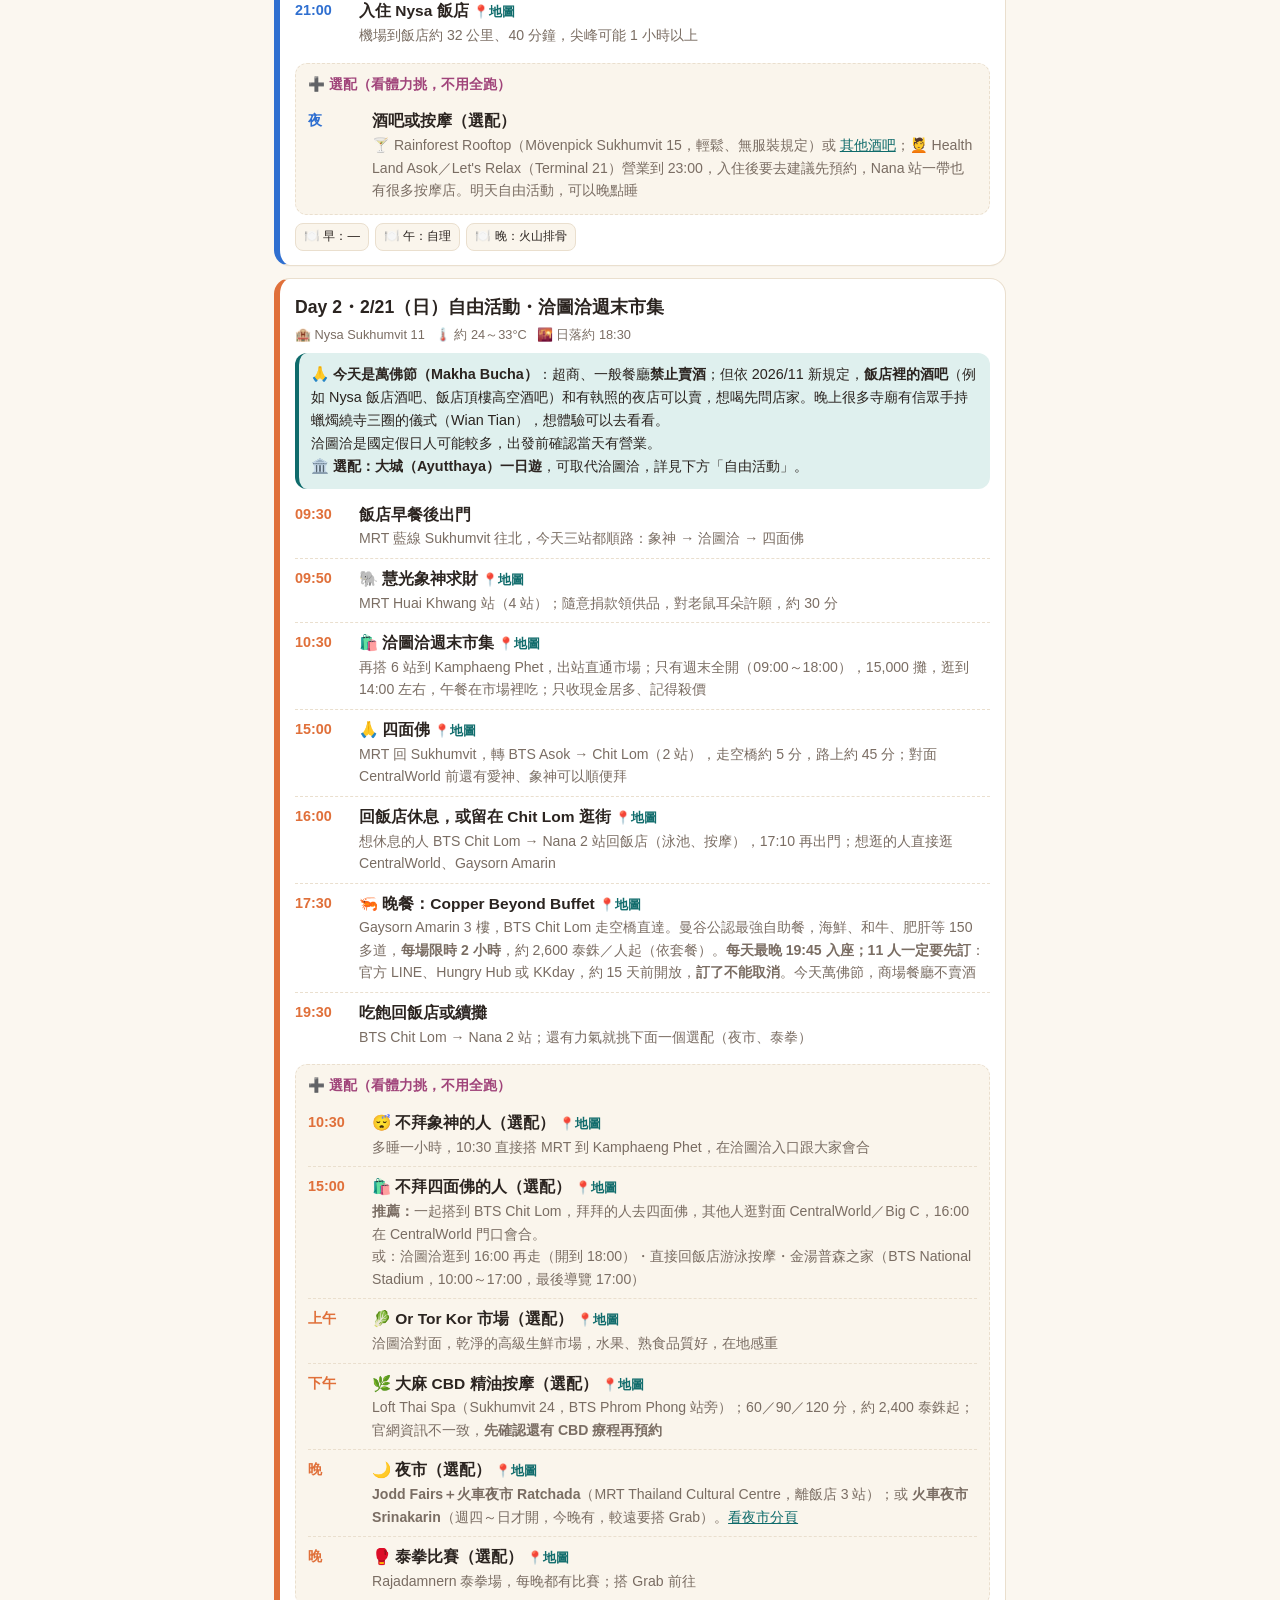
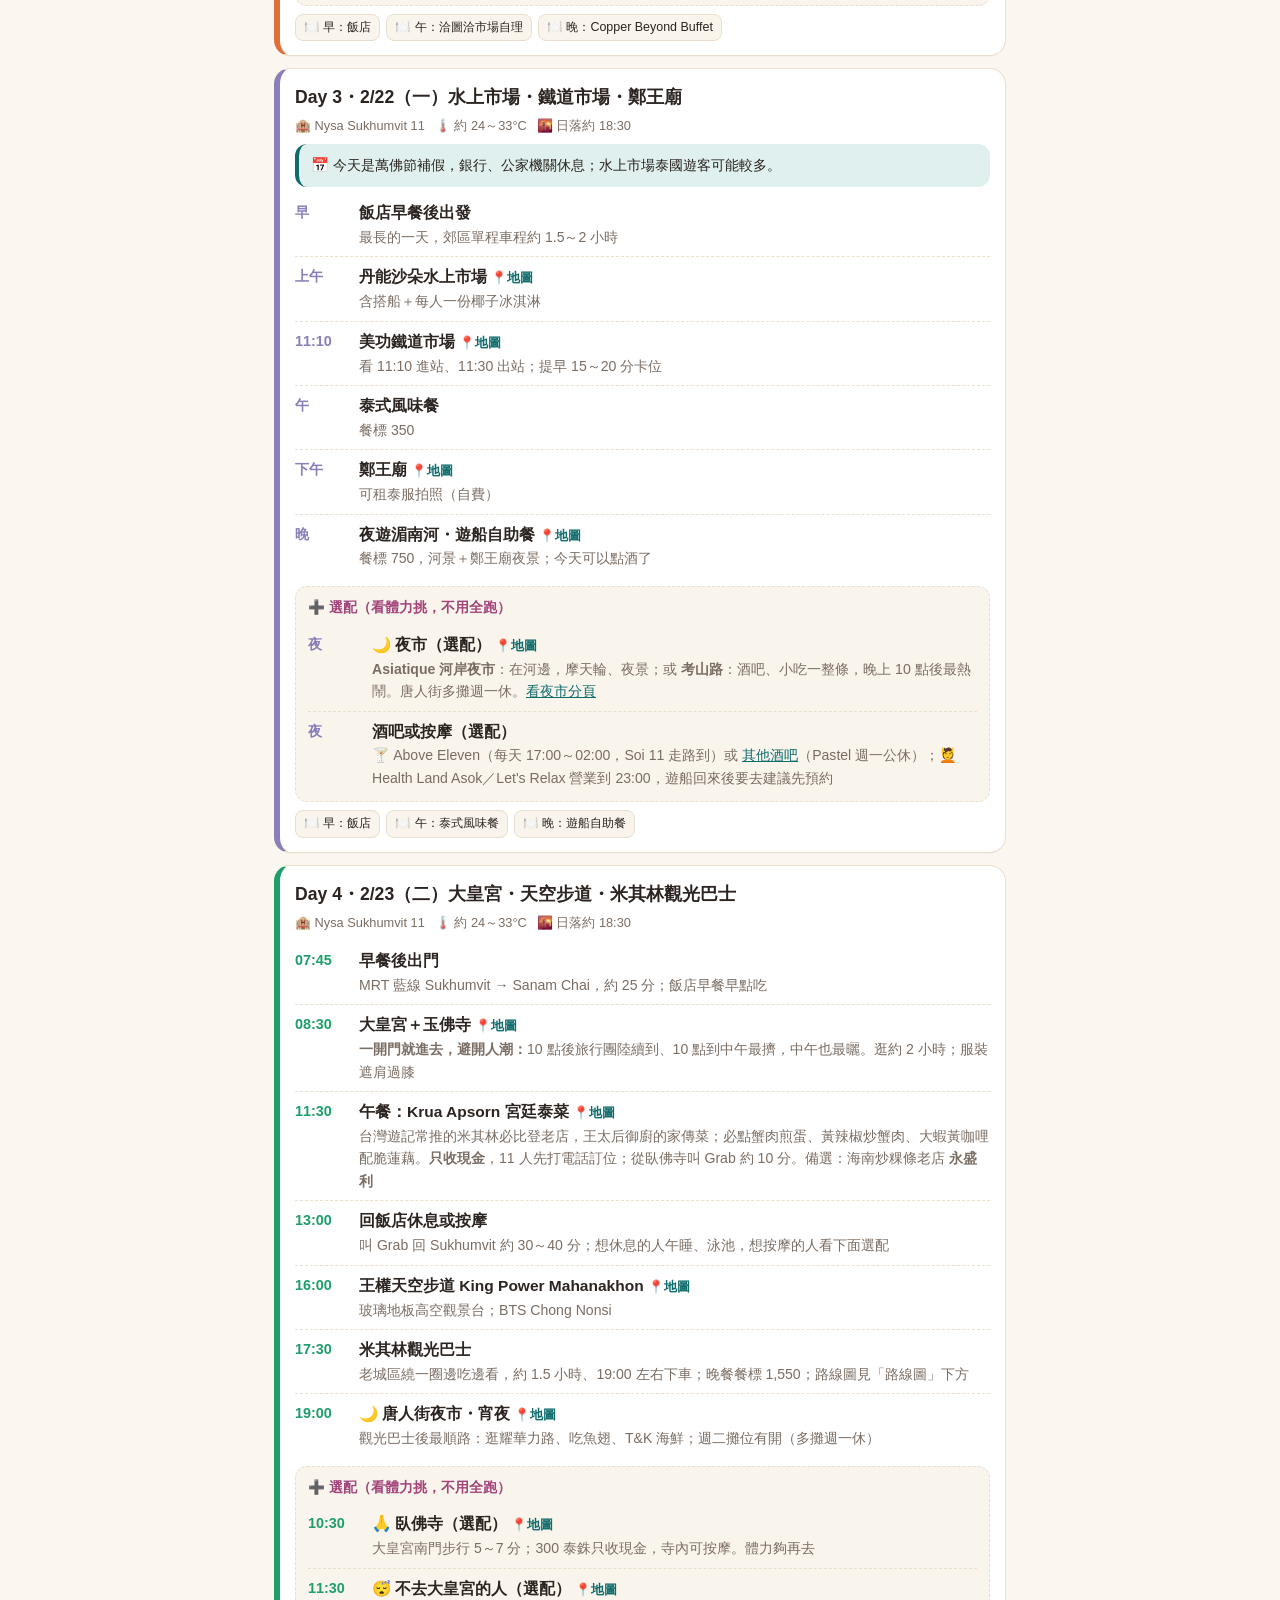
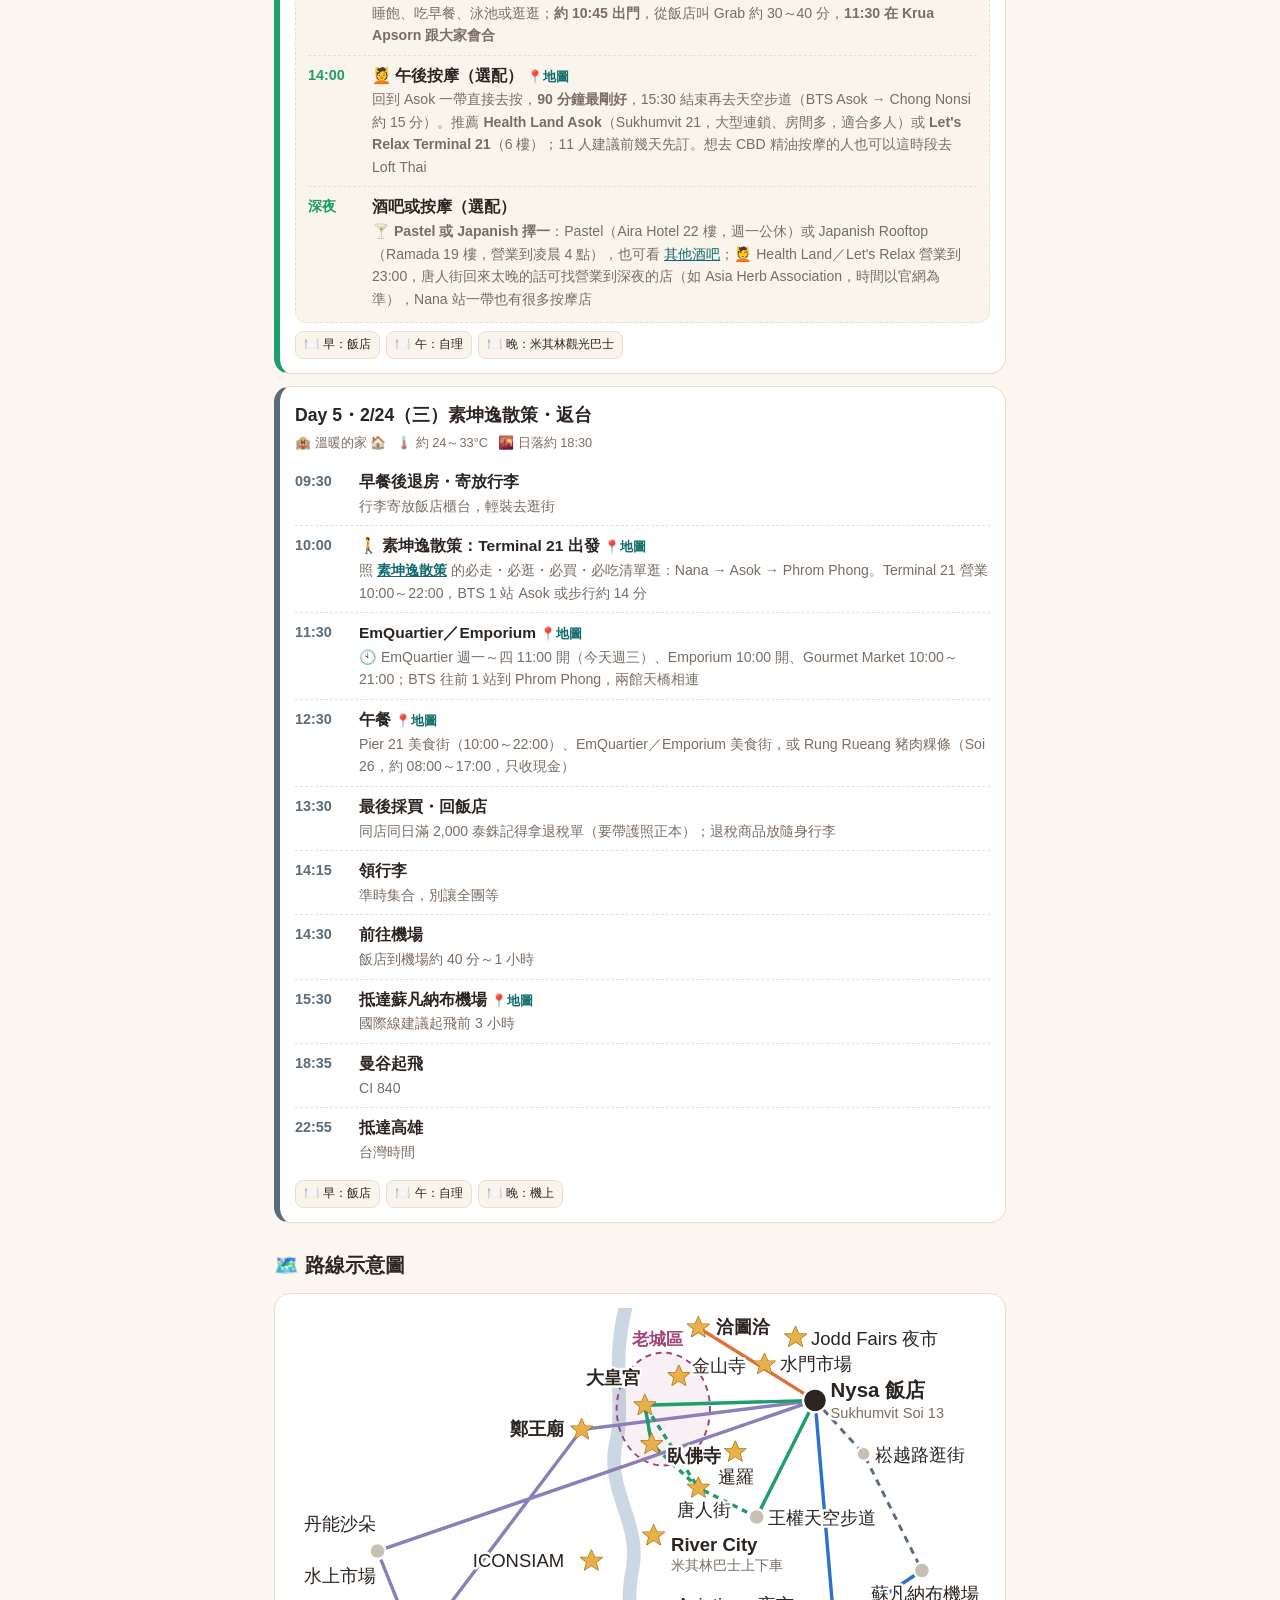
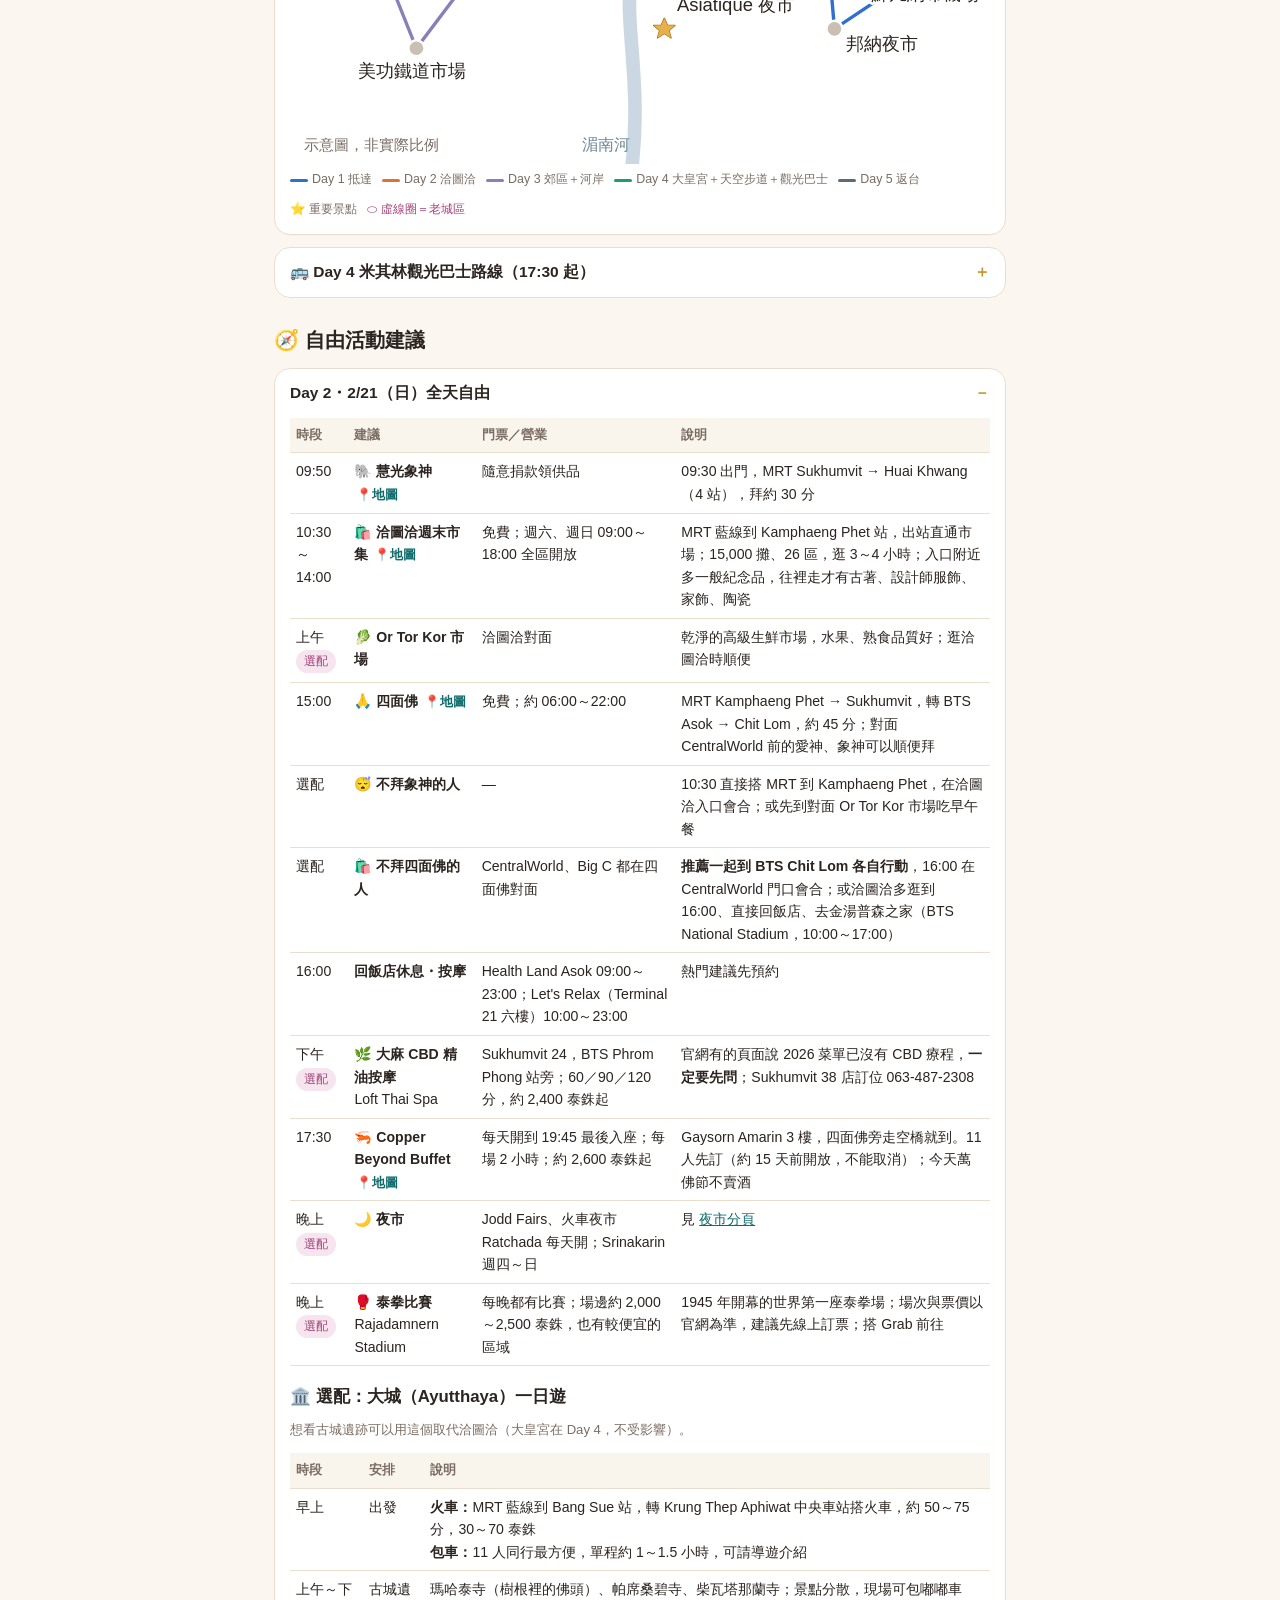
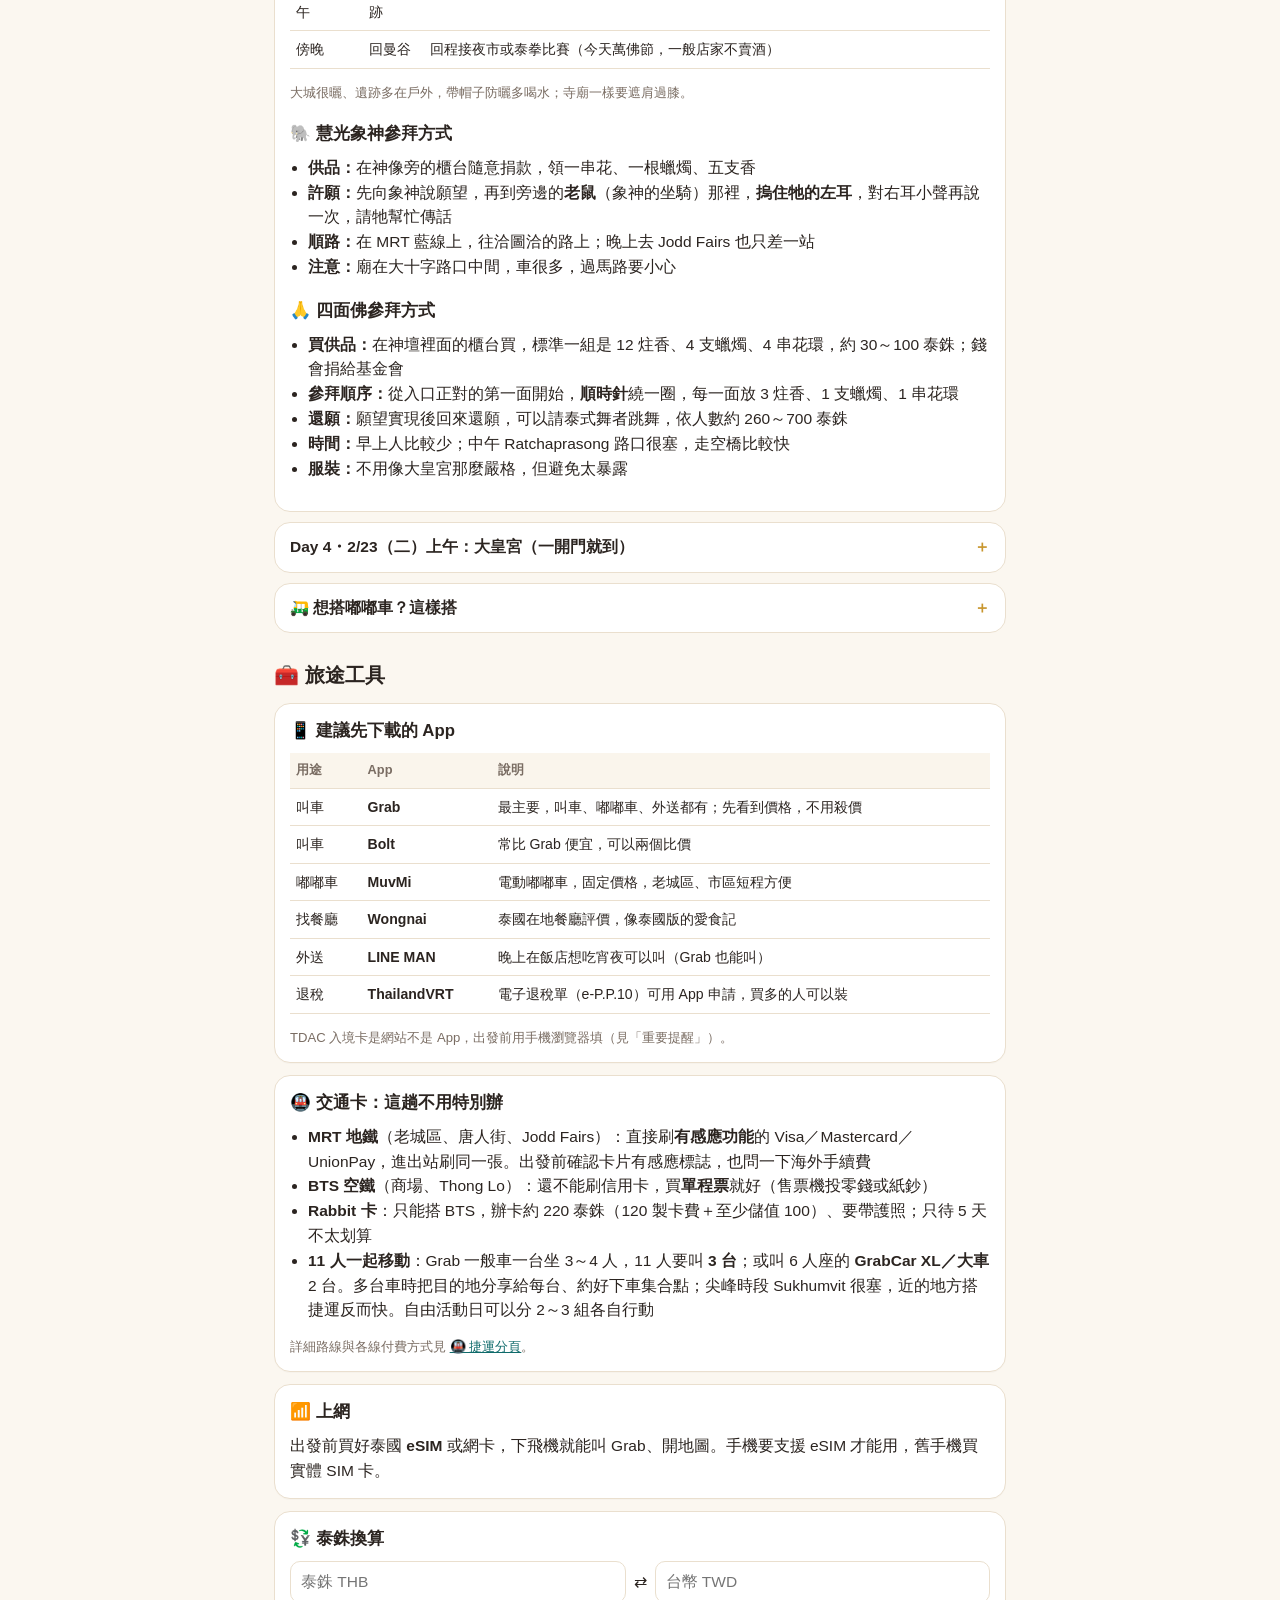
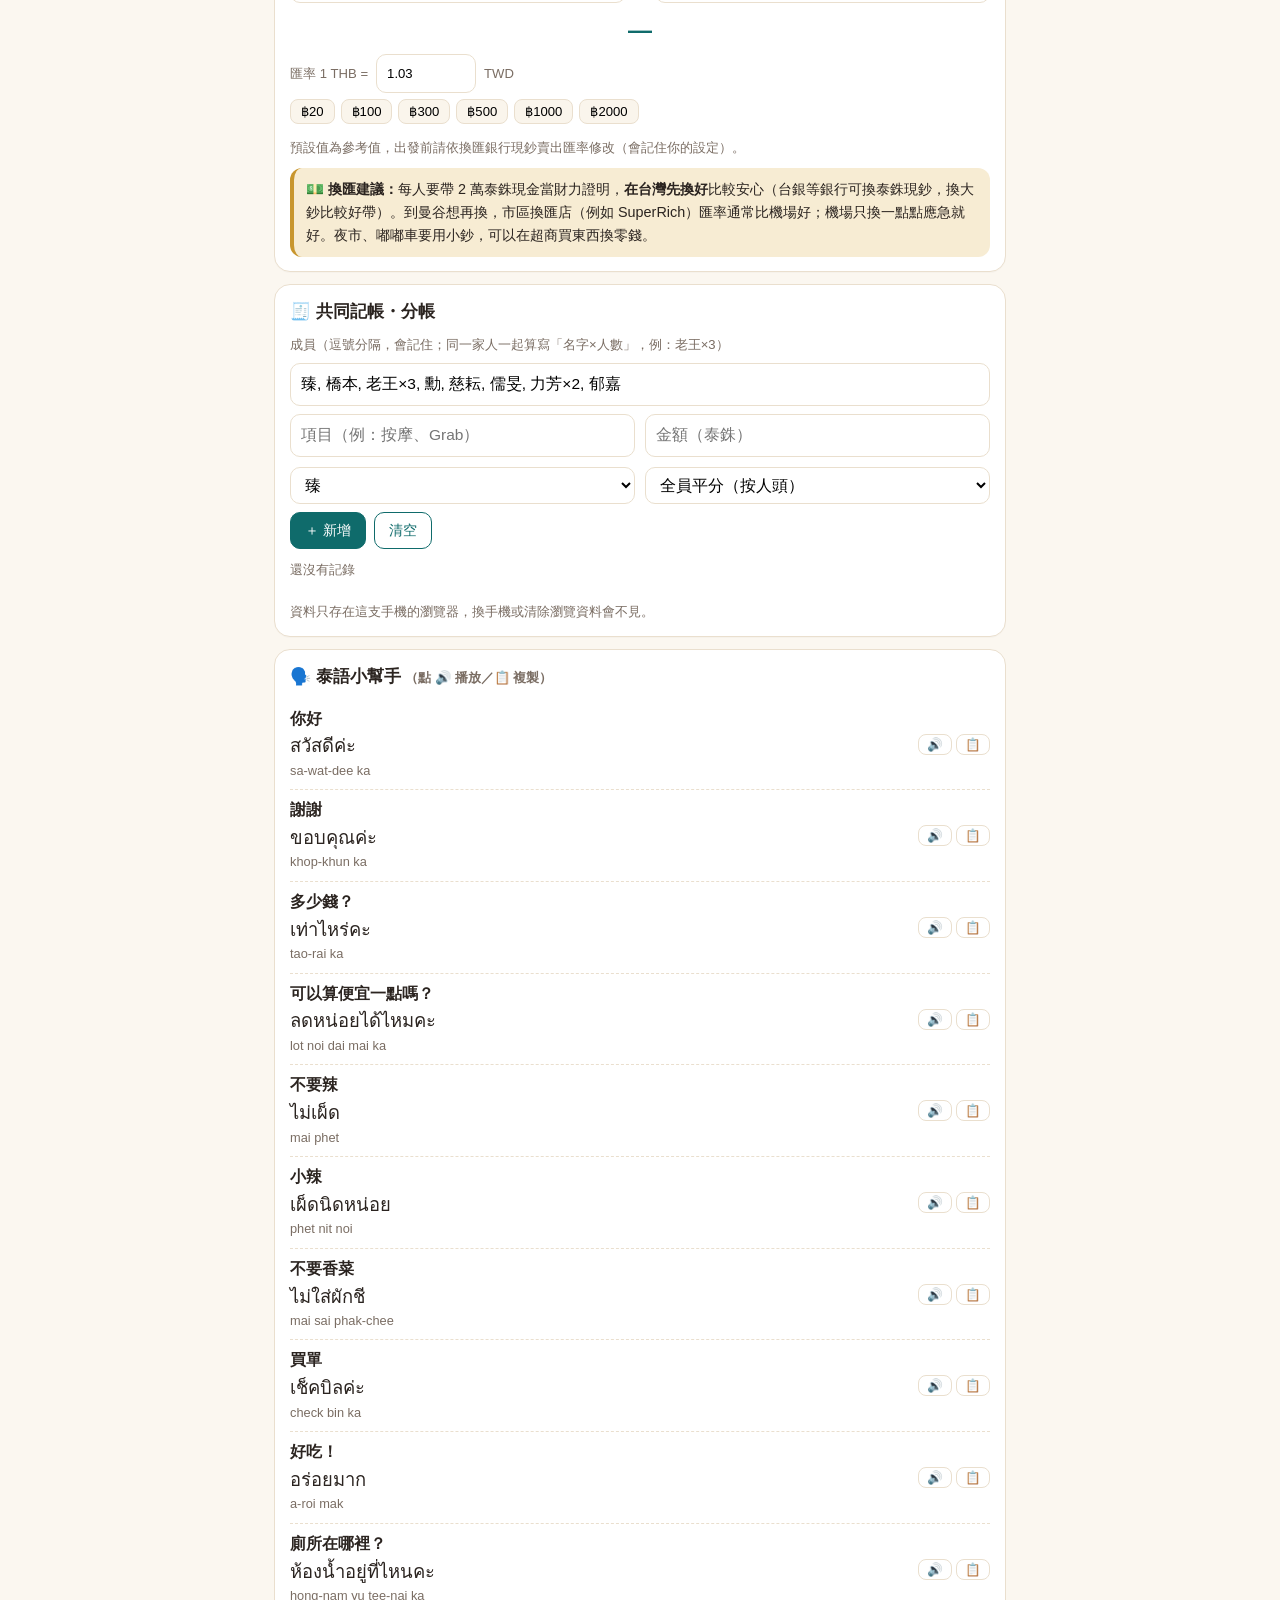
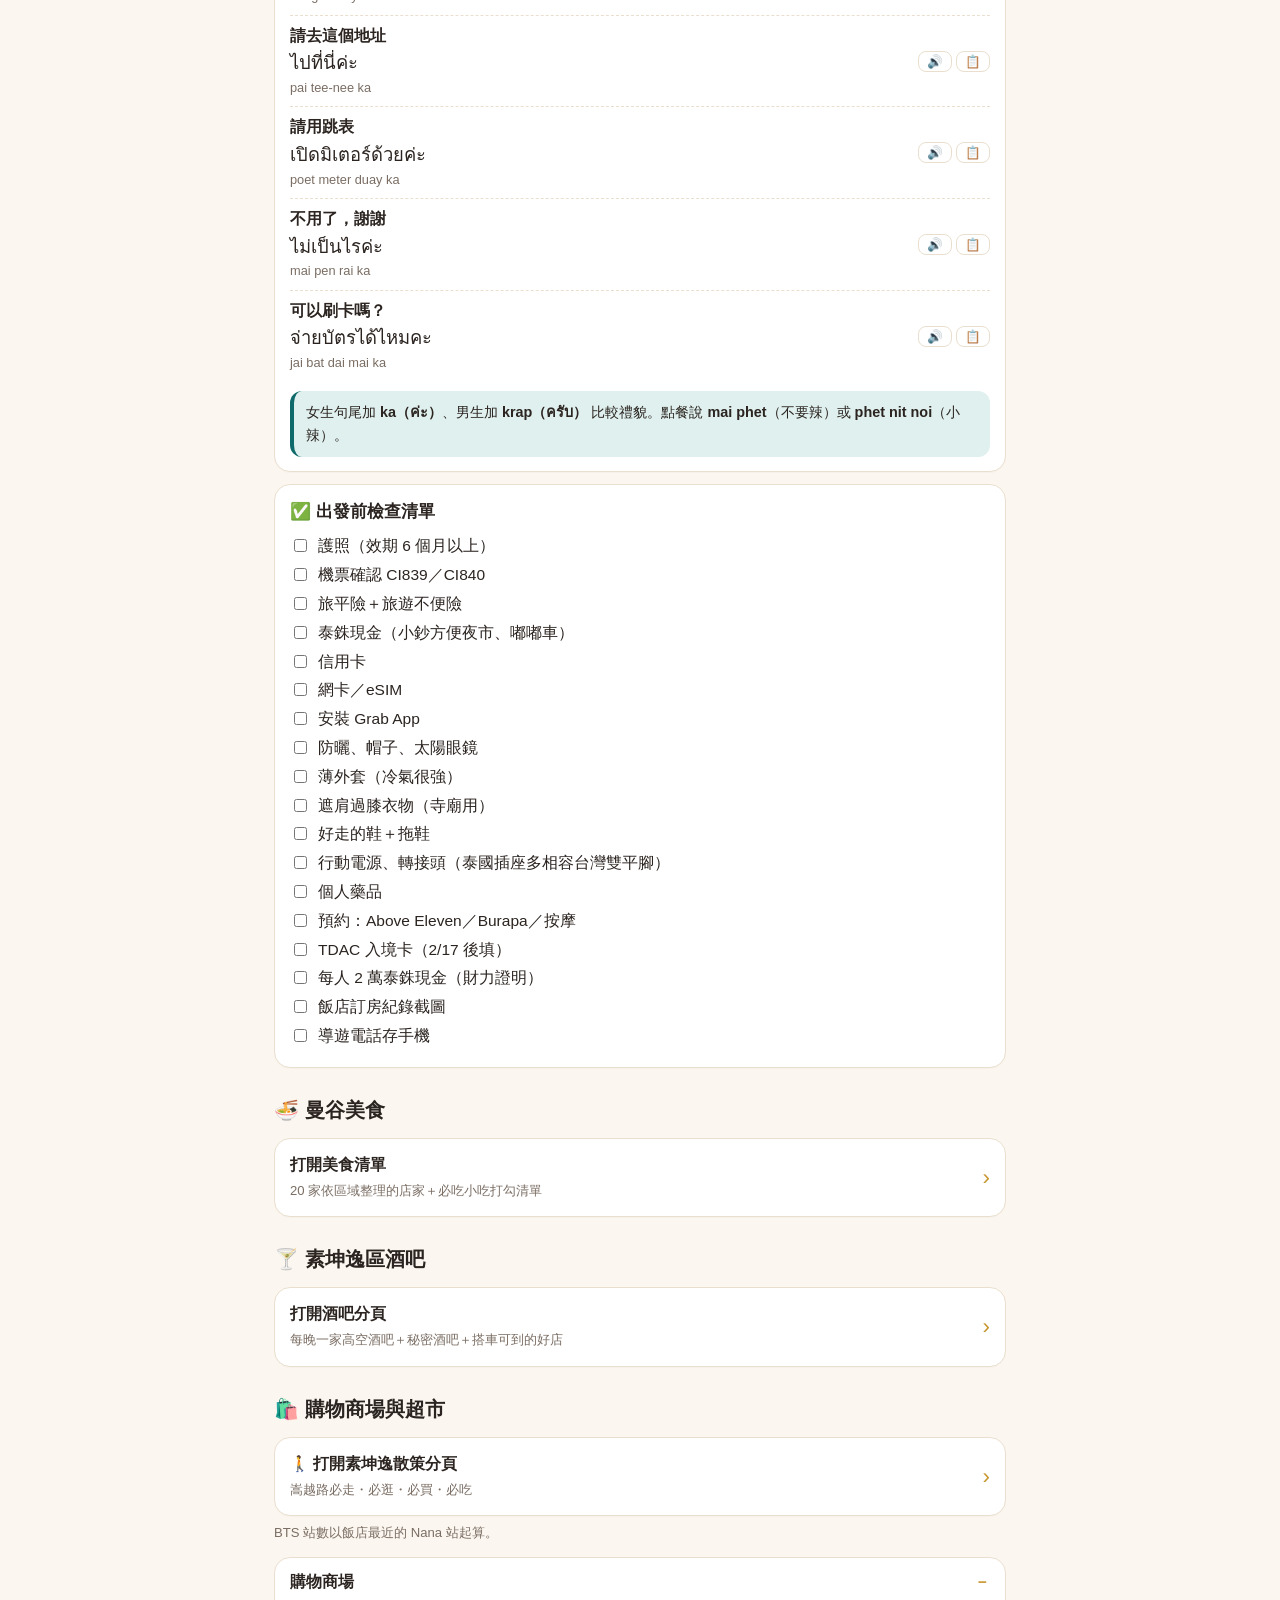
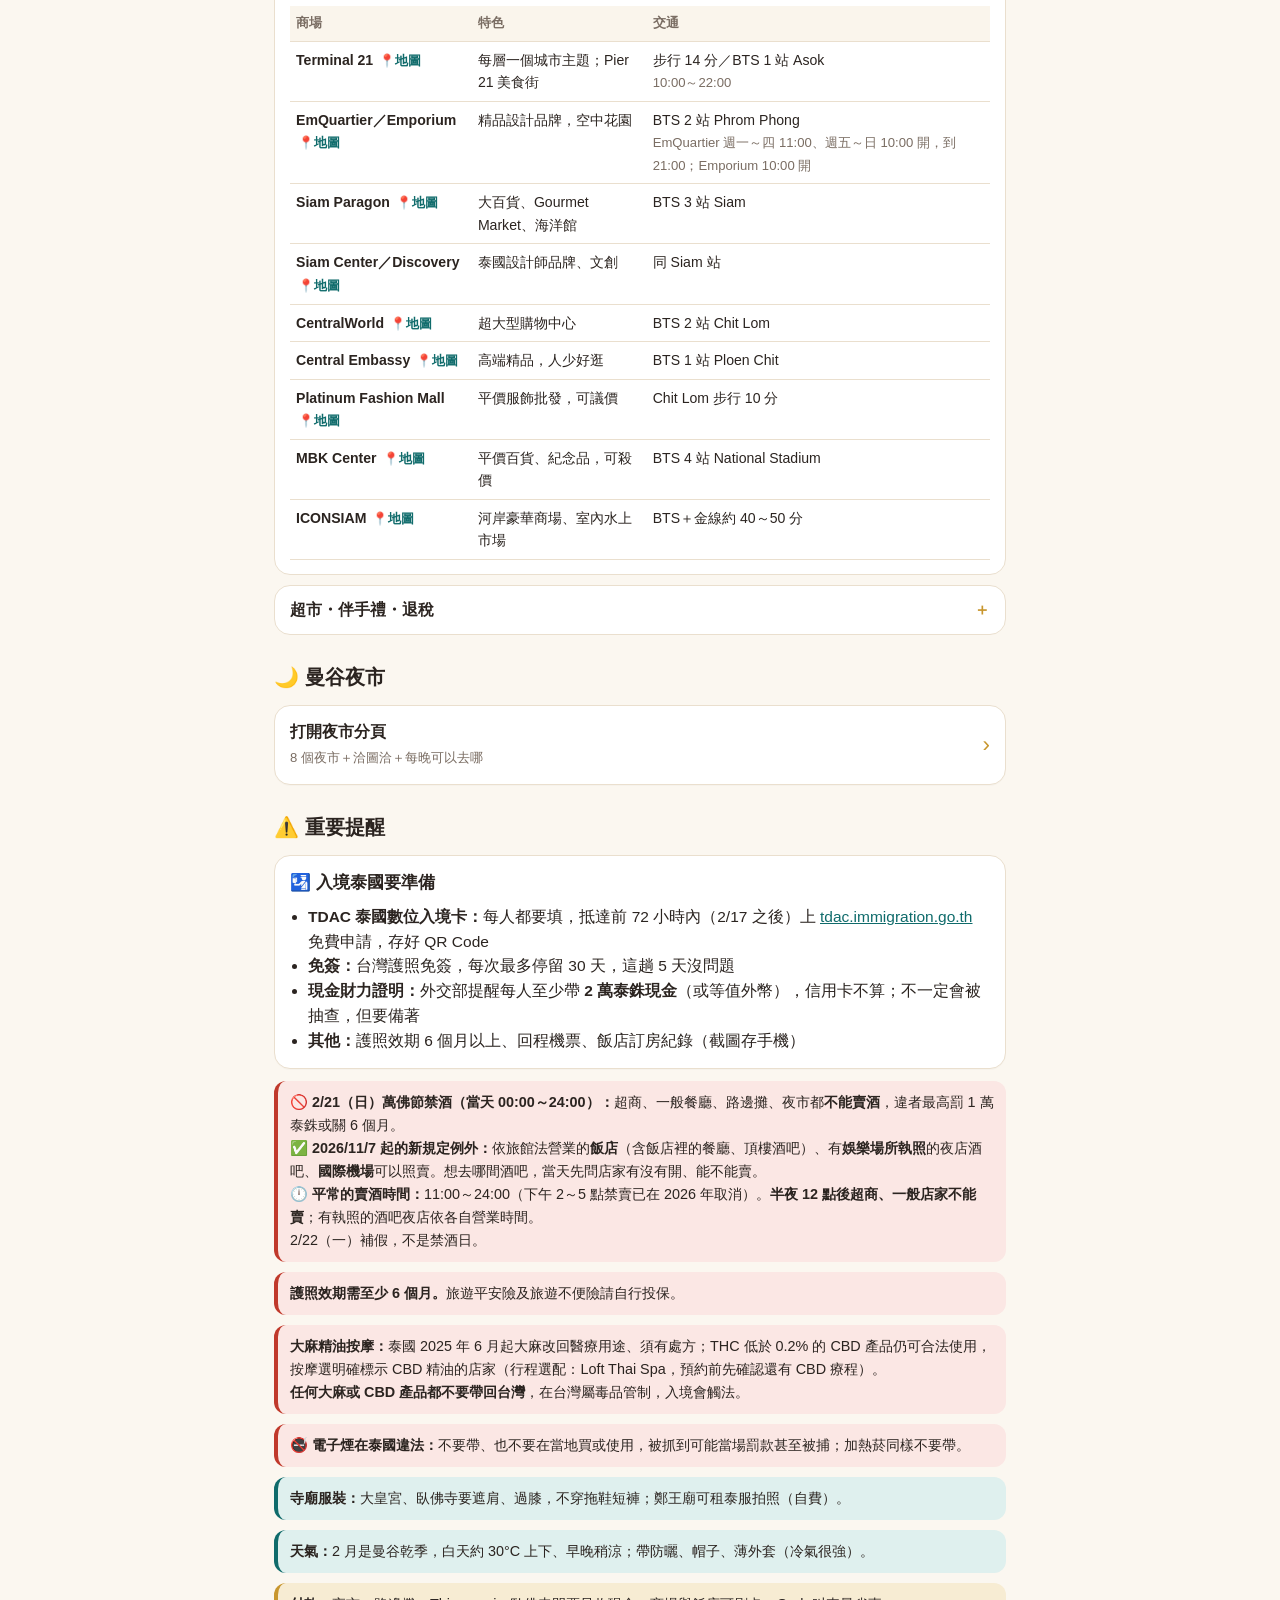
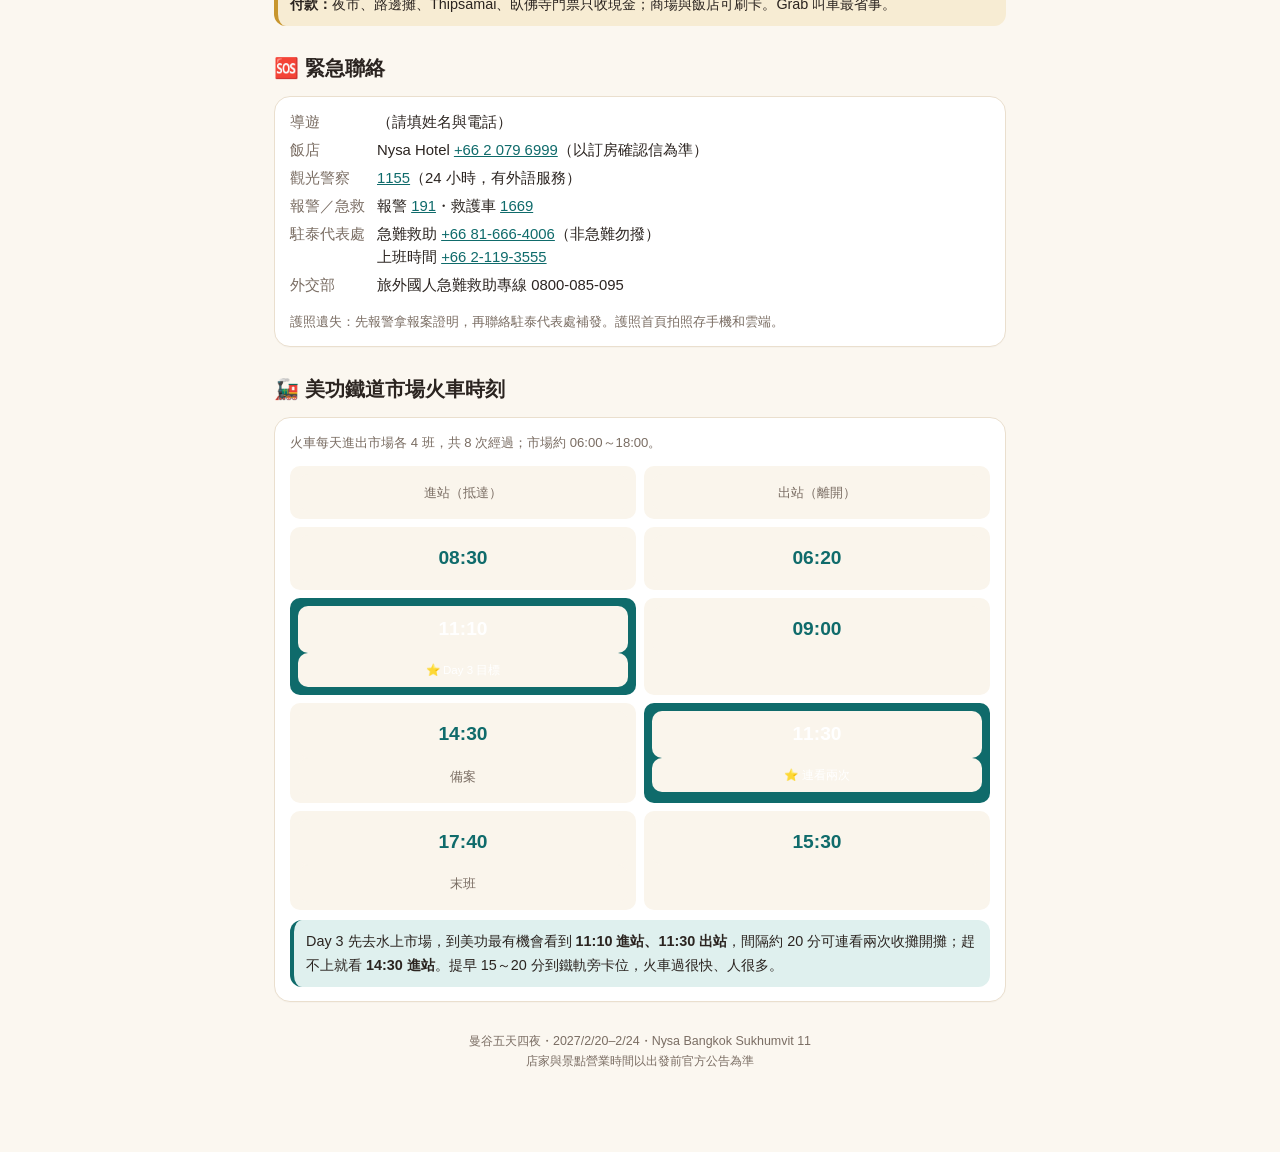
==== commit 453a6602: "路線圖標註 River City Co-Authored-By: Claude Opus 5.5 <noreply@anthropic.com> Claude-Session: https://cla" ====
--- a/index.html
+++ b/index.html
@@ -266,6 +266,7 @@
         <use href="#st" x="408" y="8" width="24" height="24"/><text x="438" y="26" font-weight="700">洽圖洽</text>
         <use href="#st" x="508" y="18" width="24" height="24"/><text x="536" y="38">Jodd Fairs 夜市</text>
         <use href="#st" x="298" y="248" width="24" height="24"/><text x="188" y="266">ICONSIAM</text>
+        <use href="#st" x="362" y="222" width="24" height="24"/><text x="392" y="250" font-weight="700" style="paint-order:stroke;stroke:#fff;stroke-width:5px">River City</text><text x="392" y="270" font-size="14" fill="#7a6d63" style="paint-order:stroke;stroke:#fff;stroke-width:5px">米其林巴士上下車</text>
         <use href="#st" x="373" y="318" width="24" height="24"/><text x="398" y="312">Asiatique 夜市</text>
       </g>
       <text x="14" y="455" font-size="15" fill="#7a6d63">示意圖，非實際比例</text>
@@ -293,7 +294,7 @@
         <text x="360" y="176" text-anchor="middle" font-size="16" fill="#7a6d63">約 1.5 小時・邊吃邊看・順時針繞一圈</text>
         <g font-size="18" fill="#2b2420" style="paint-order:stroke;stroke:#fff;stroke-width:5px;stroke-linejoin:round">
           <circle cx="70" cy="150" r="14" fill="#0f6b6b" stroke="#fff" stroke-width="3"/><text x="70" y="156" text-anchor="middle" font-size="14" fill="#fff" style="stroke:none">上</text>
-          <text x="52" y="196" text-anchor="middle" font-weight="700" fill="#0f6b6b">上下車</text><text x="52" y="216" text-anchor="middle" font-size="15" font-weight="700" fill="#c0392b">17:30 上車</text><text x="52" y="236" text-anchor="middle" font-size="15" font-weight="700" fill="#c0392b">19:00 下車</text>
+          <text x="52" y="196" text-anchor="middle" font-weight="700" fill="#0f6b6b">River City</text><text x="52" y="216" text-anchor="middle" font-size="15" font-weight="700" fill="#c0392b">17:30 上車</text><text x="52" y="236" text-anchor="middle" font-size="15" font-weight="700" fill="#c0392b">19:00 下車</text>
           <circle cx="170" cy="70" r="11" fill="#fff" stroke="#1e9e6a" stroke-width="4"/><text x="170" y="40" text-anchor="middle">🏮 唐人街</text><text x="170" y="100" text-anchor="middle" font-size="15" font-weight="700" fill="#c0392b">約 17:40</text>
           <circle cx="280" cy="70" r="11" fill="#fff" stroke="#1e9e6a" stroke-width="4"/><text x="280" y="40" text-anchor="middle">🛕 龍蓮寺</text><text x="280" y="100" text-anchor="middle" font-size="15" font-weight="700" fill="#c0392b">約 17:50</text>
           <circle cx="470" cy="70" r="11" fill="#fff" stroke="#1e9e6a" stroke-width="4"/><text x="470" y="40" text-anchor="middle">⛩️ 大鞦韆・蘇泰寺</text><text x="470" y="100" text-anchor="middle" font-size="15" font-weight="700" fill="#c0392b">約 18:05</text>
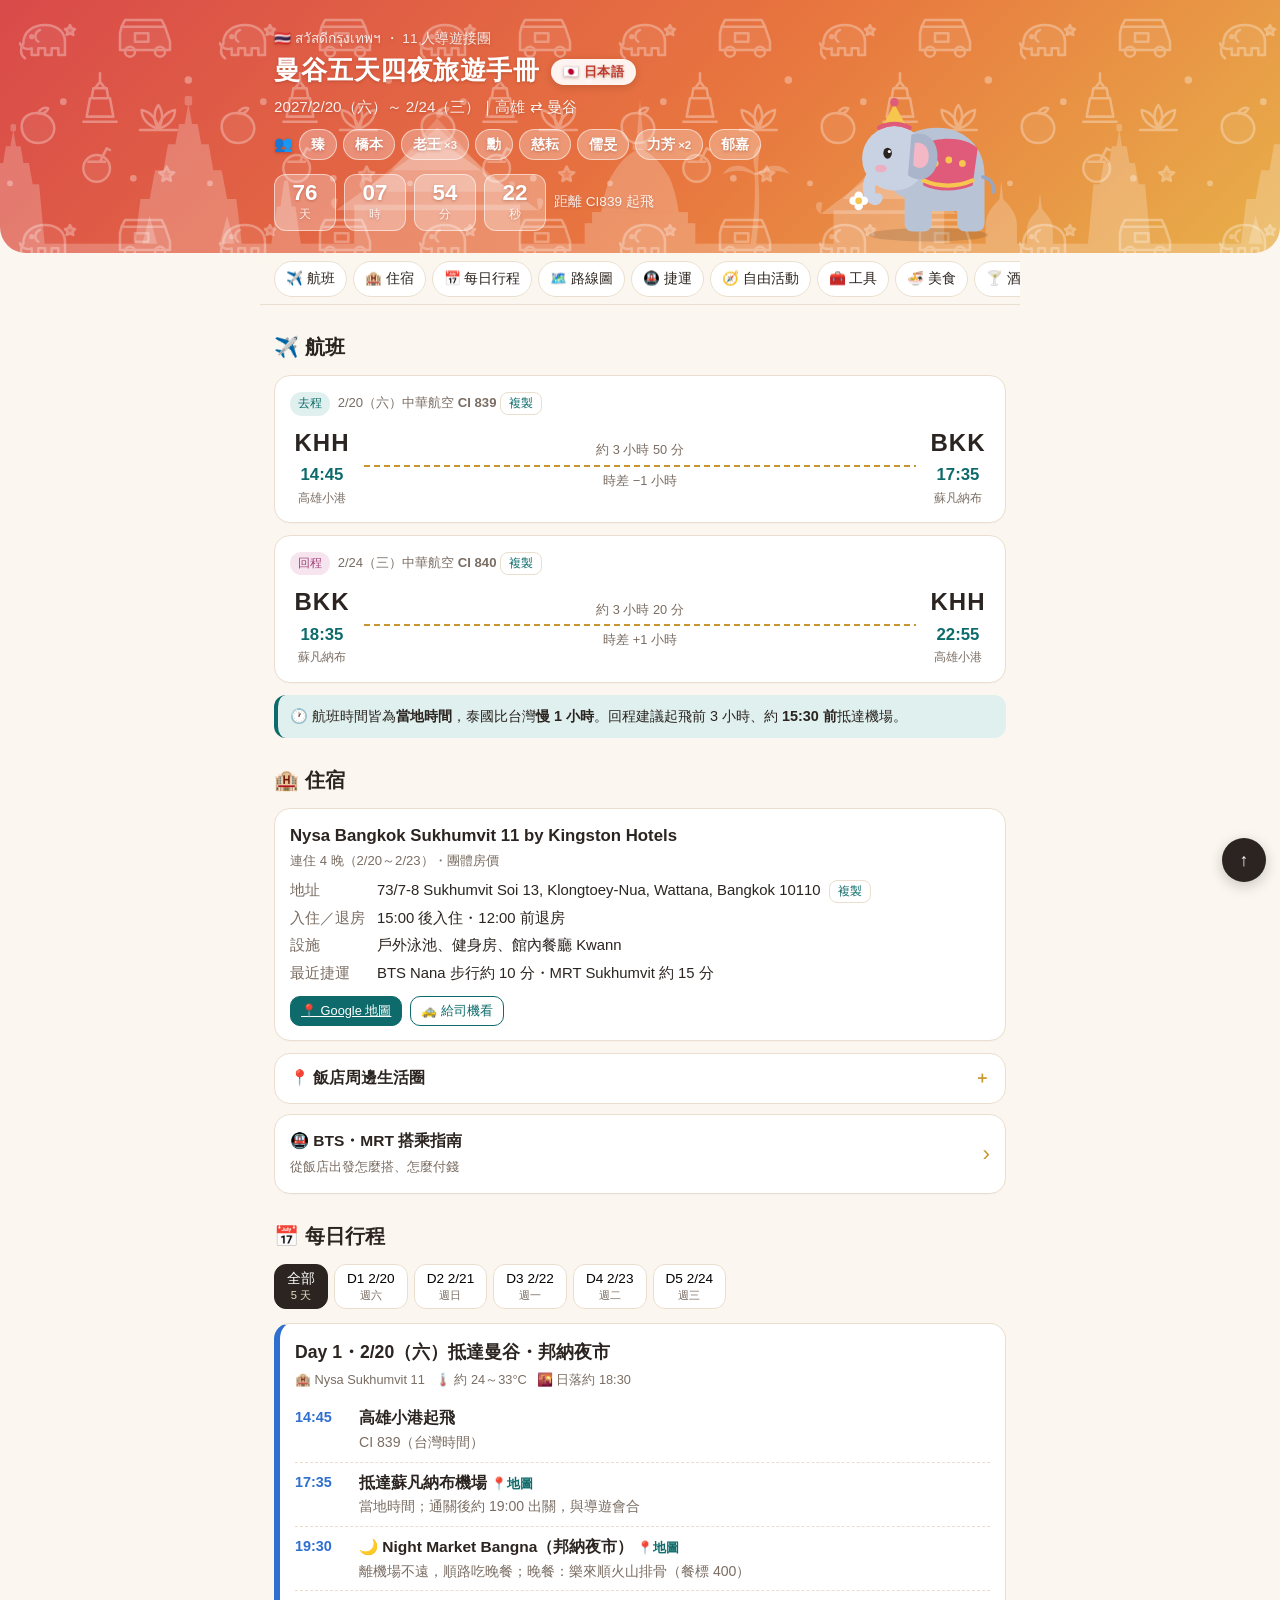
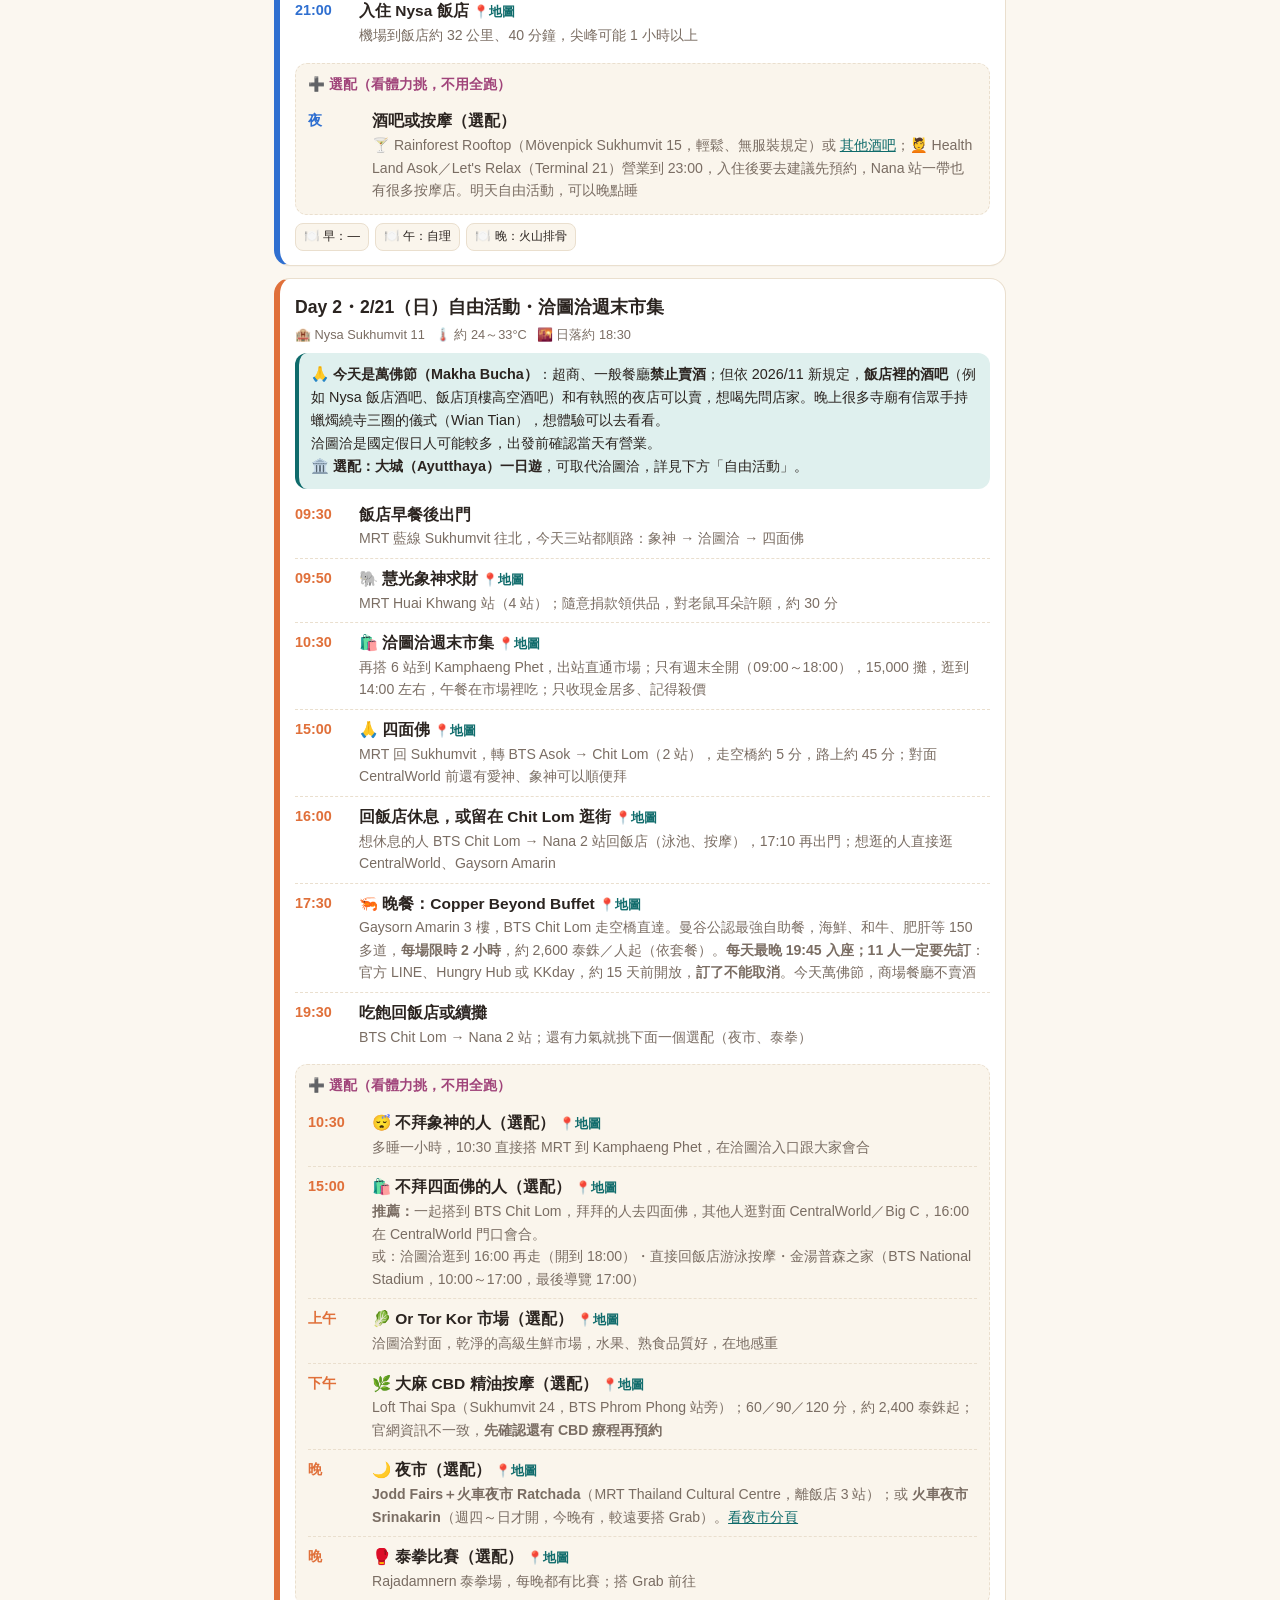
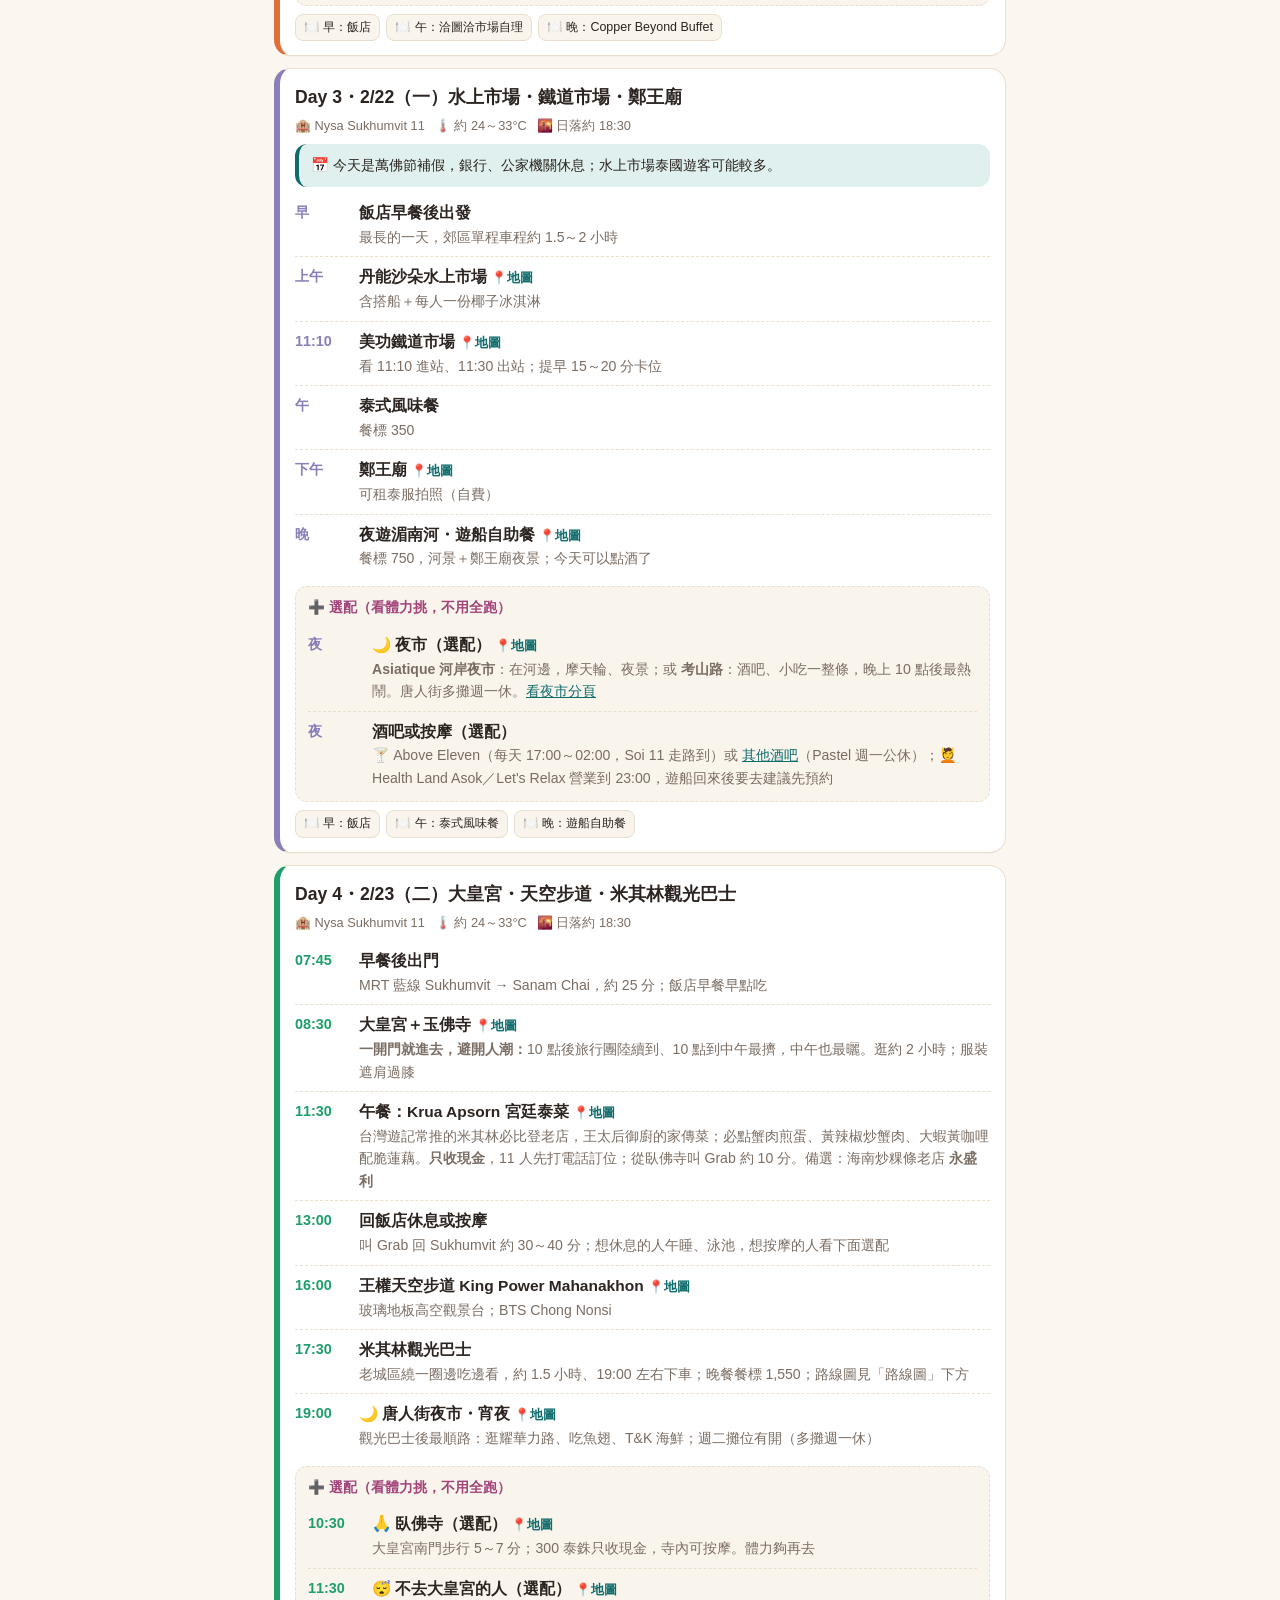
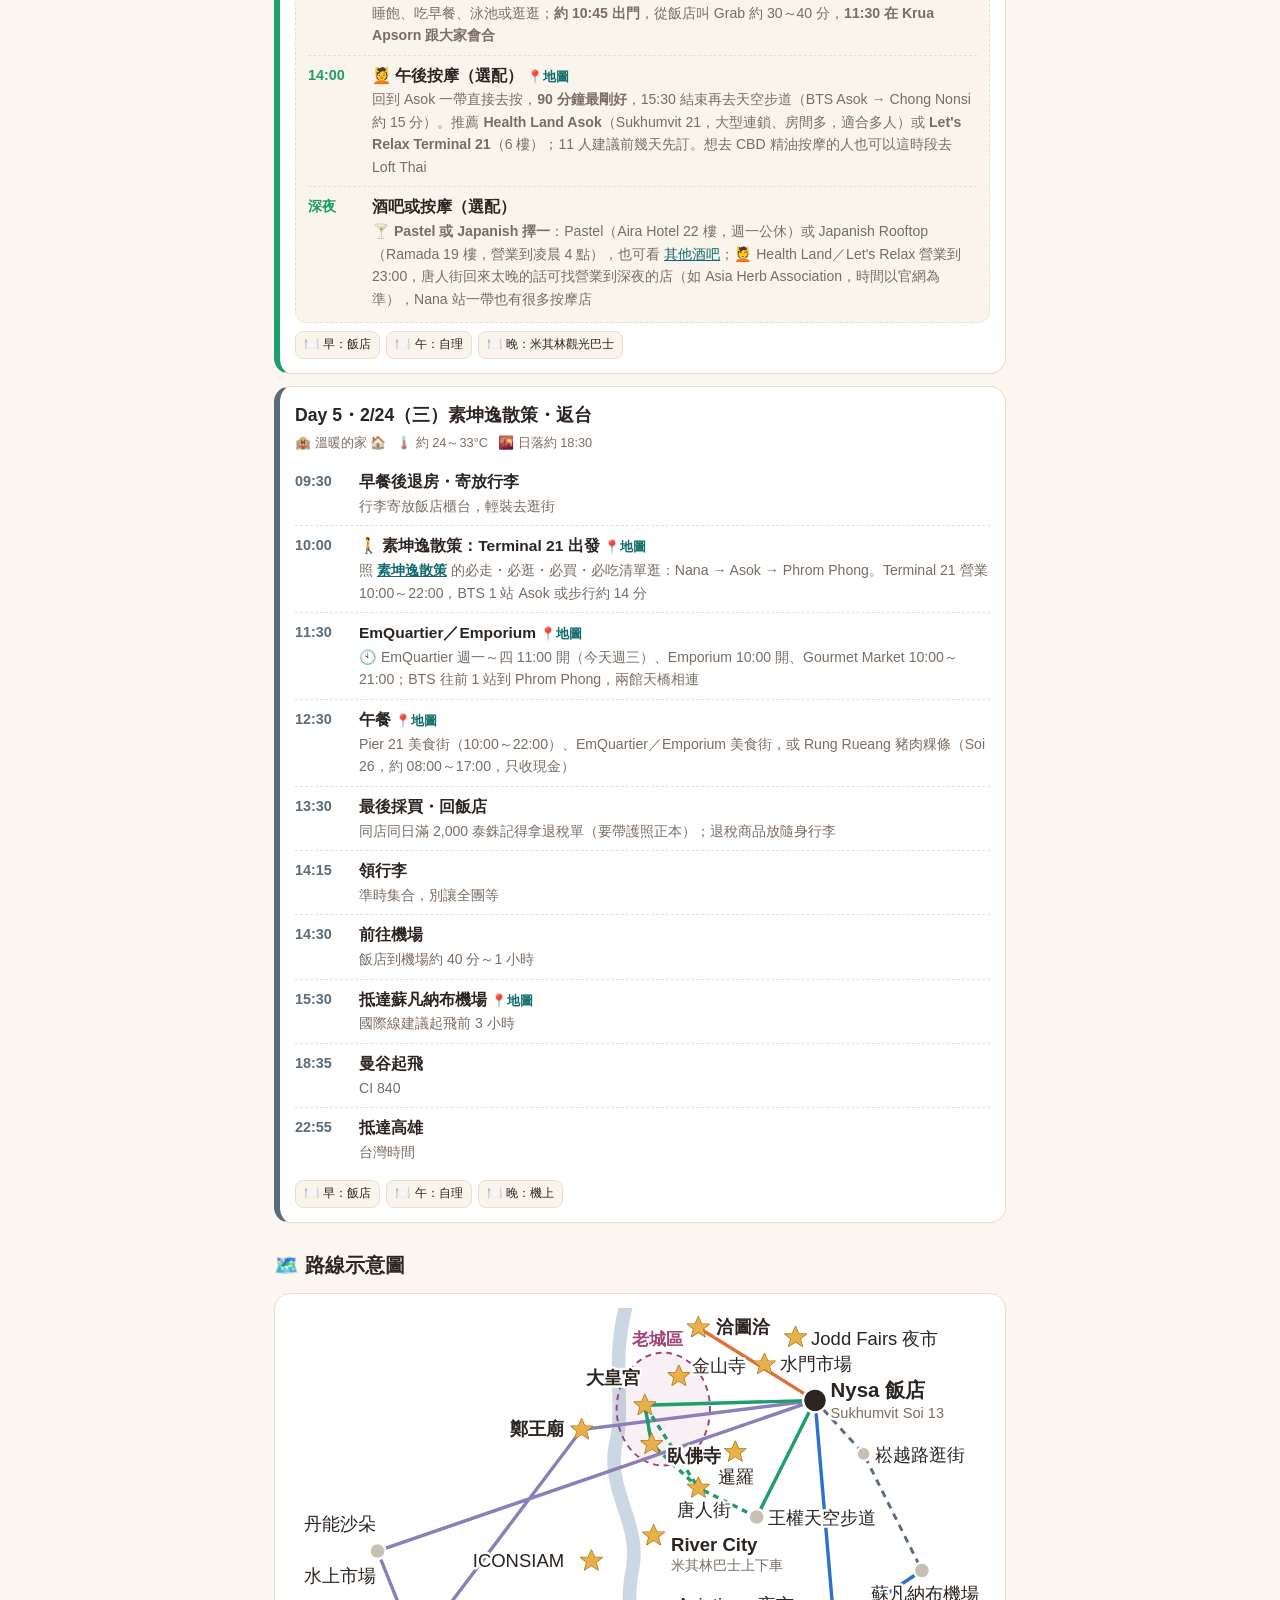
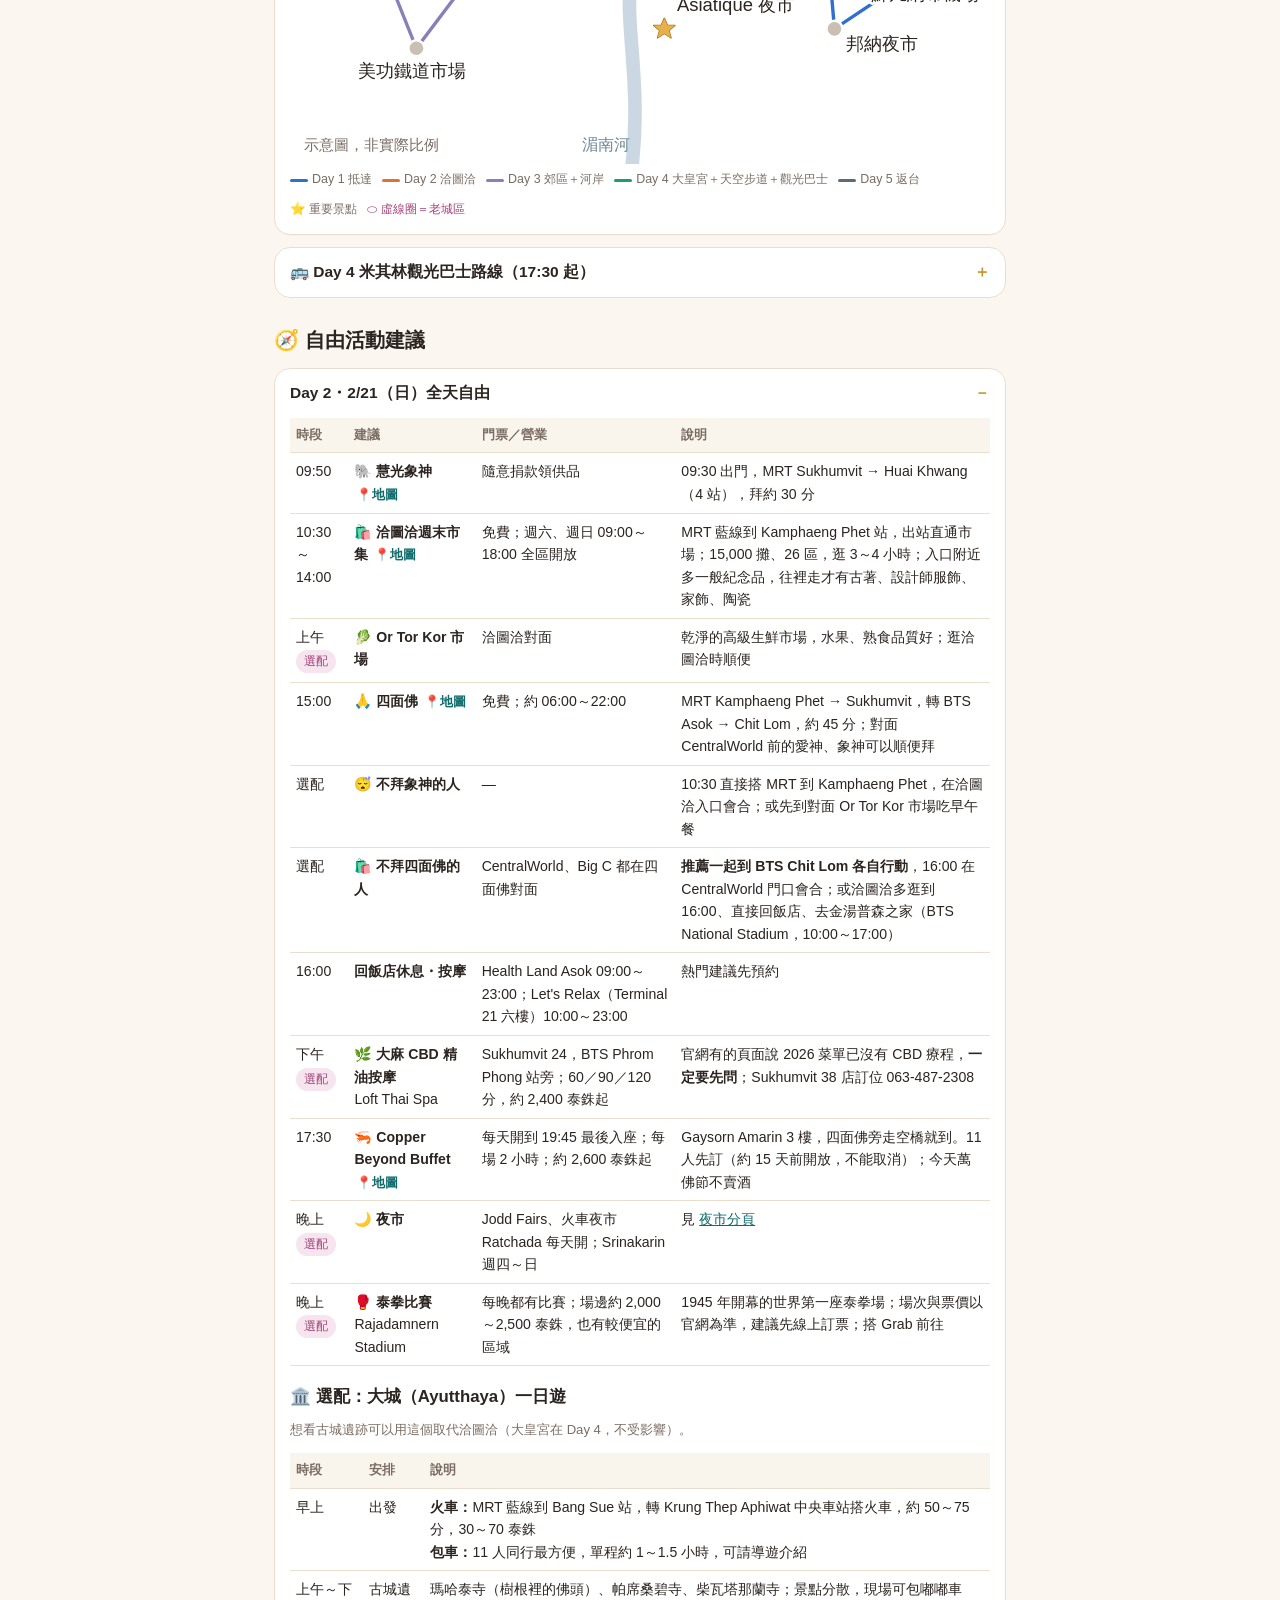
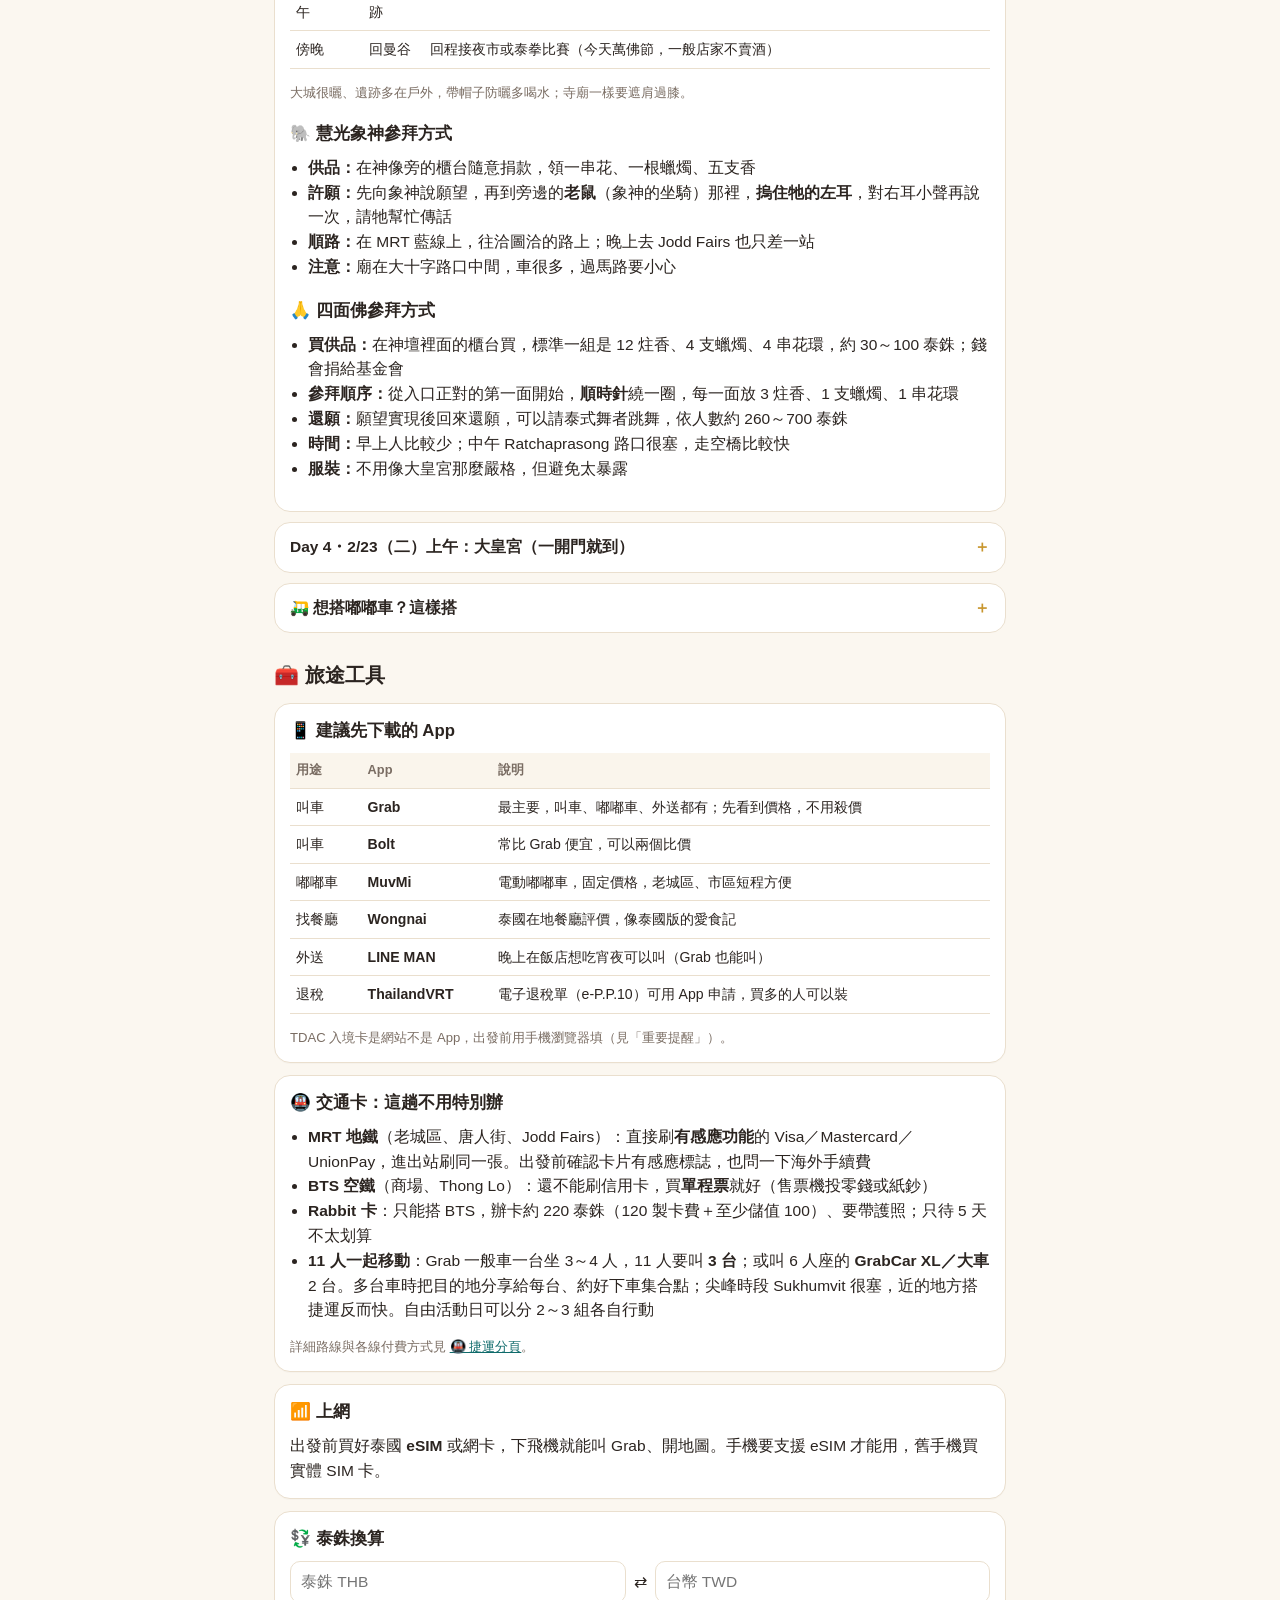
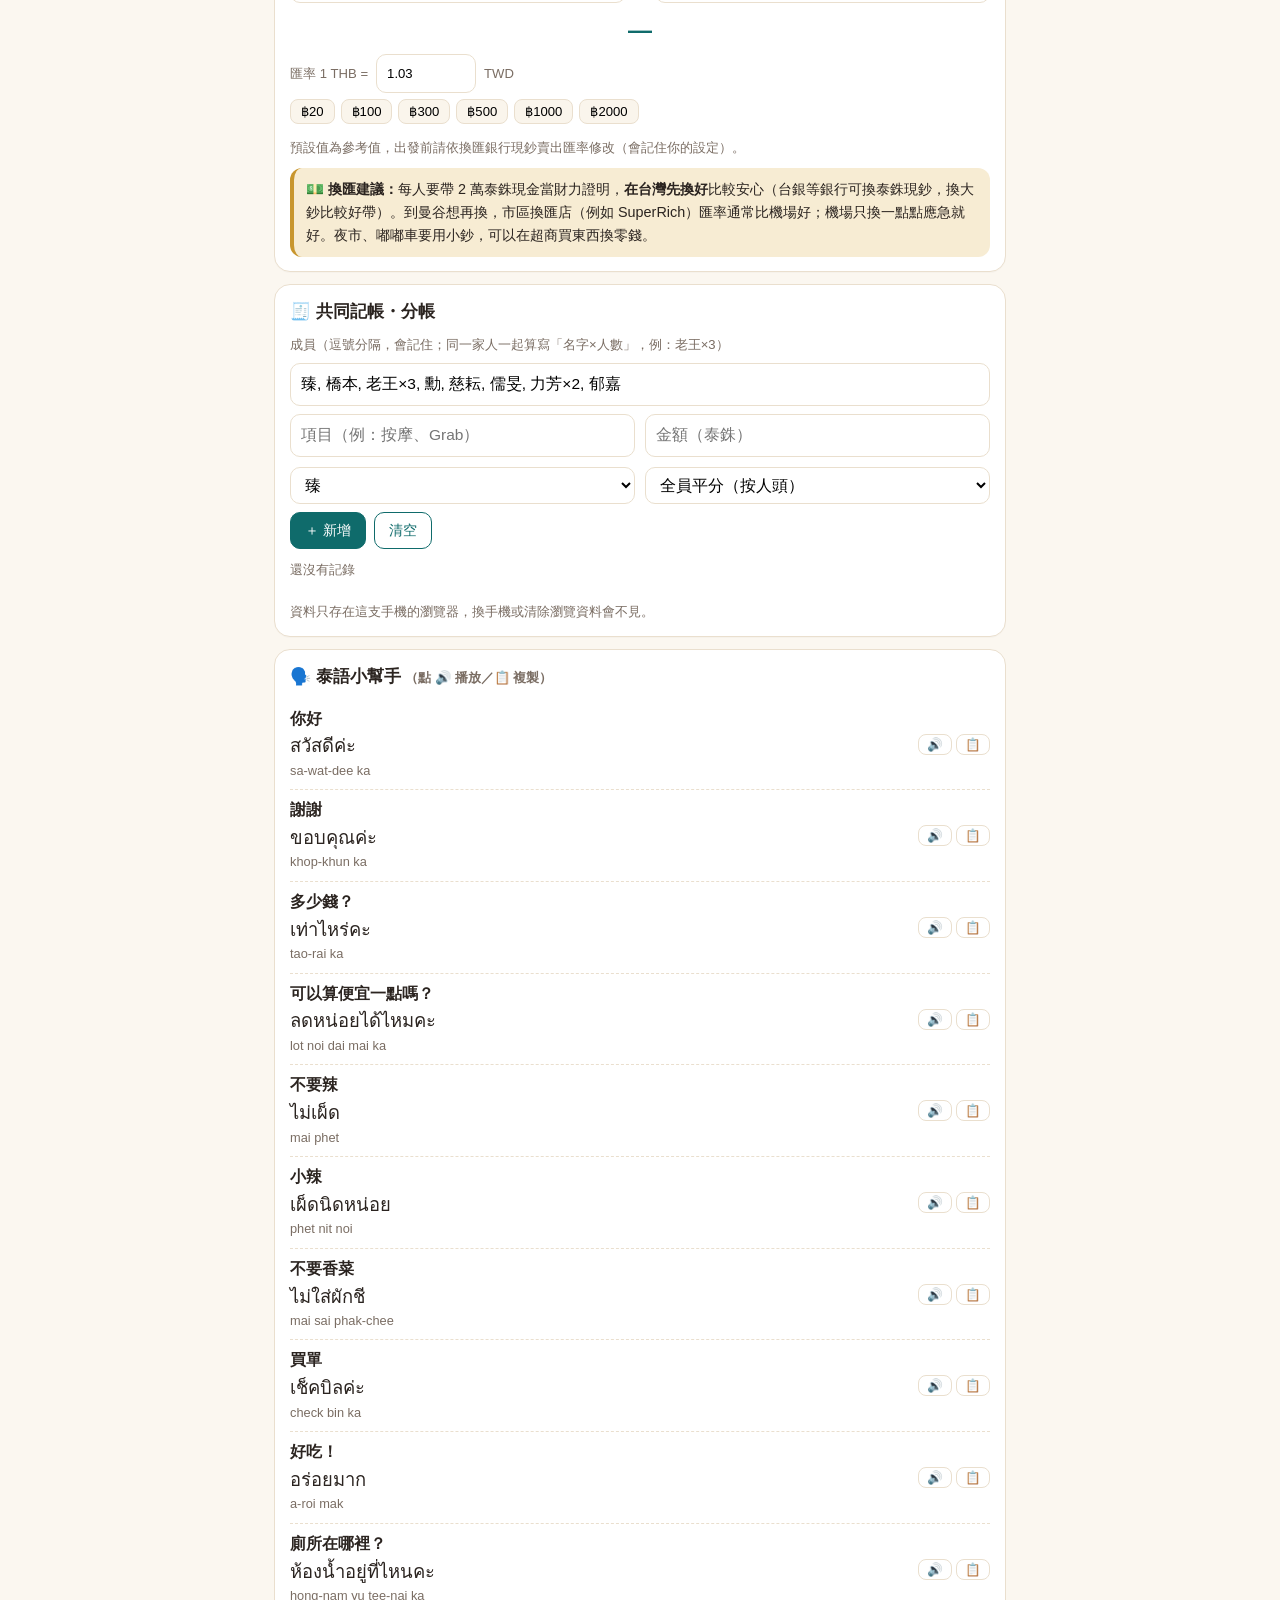
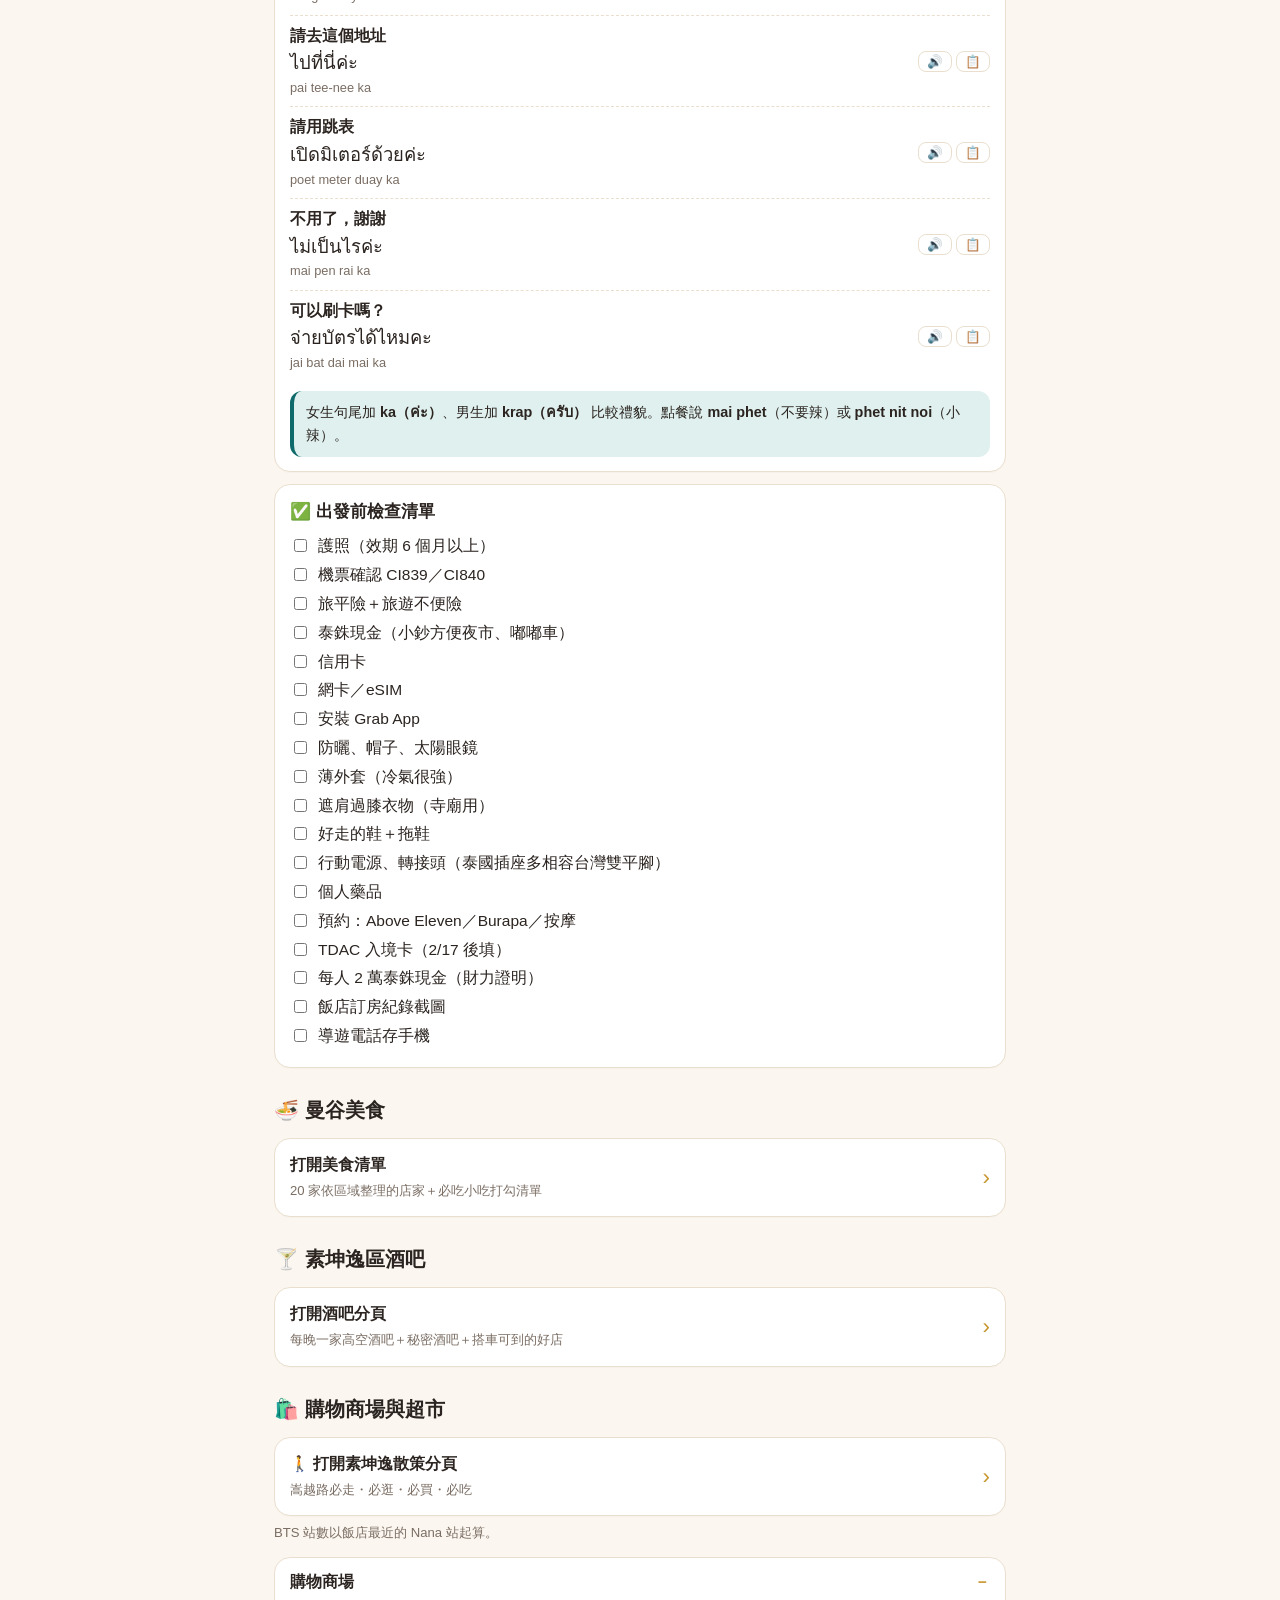
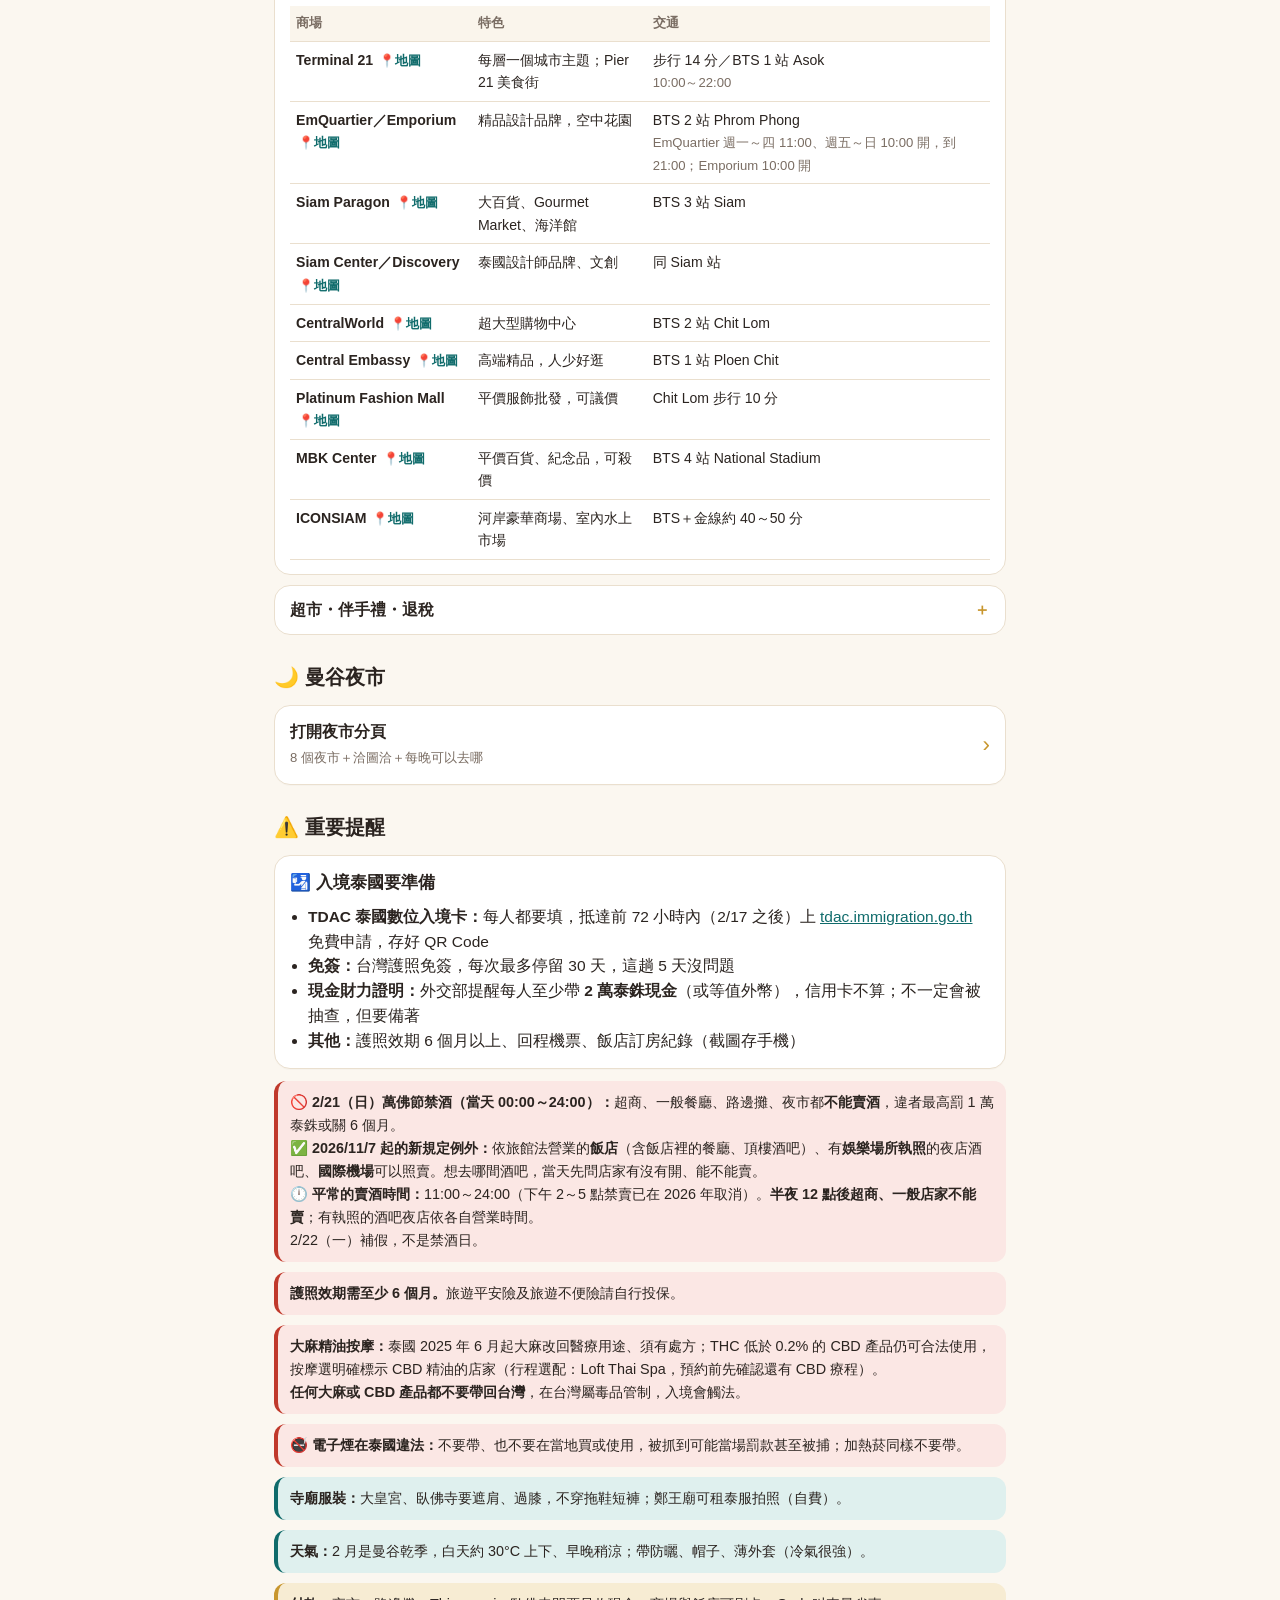
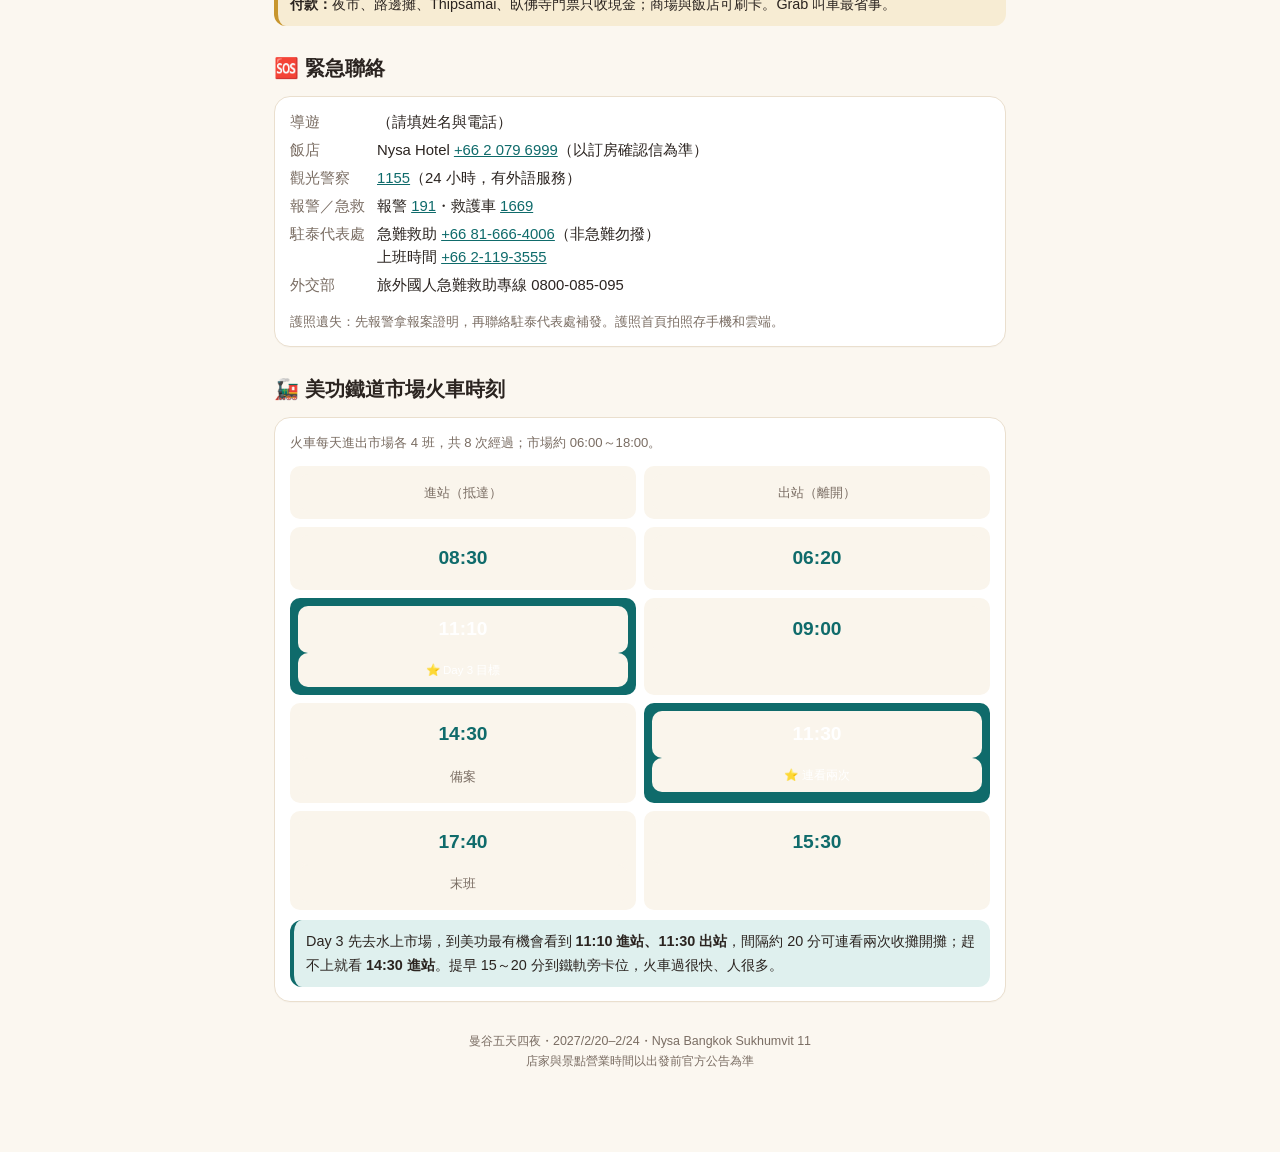
==== commit 54252053: "日文按鈕移到標題後面 Co-Authored-By: Claude Opus 5.5 <noreply@anthropic.com> Claude-Session: https://claude.ai" ====
--- a/index.html
+++ b/index.html
@@ -791,6 +791,7 @@
 <a id="jaBtn" href="#" style="position:fixed;left:14px;bottom:18px;z-index:31;background:#fff;color:#c0392b;border:2px solid #c0392b;border-radius:999px;padding:8px 14px;font-weight:700;font-size:.9rem;text-decoration:none;box-shadow:0 4px 14px rgba(0,0,0,.18)">🇯🇵 日本語</a>
 <script>
 (function(){var b=document.getElementById('jaBtn'),h=location.hostname,p=location.pathname,s='yujen317.github.io';
+var t=document.querySelector('header h1');if(t){b.style.cssText='display:inline-block;vertical-align:middle;margin-left:12px;background:rgba(255,255,255,.92);color:#c0392b;border:0;border-radius:999px;padding:4px 12px;font-weight:700;font-size:.8rem;line-height:1.4;text-decoration:none;box-shadow:0 2px 8px rgba(0,0,0,.15);white-space:nowrap';t.appendChild(b);}
 if(h.indexOf('translate.goog')>-1){b.textContent='🇹🇼 中文';b.href='https://'+s+p+location.hash;}
 else{b.href='https://'+s.replace(/\./g,'-')+'.translate.goog'+(h===s?p:'/Bangkok/'+(p.split('/').pop()||'index.html'))+'?_x_tr_sl=zh-TW&_x_tr_tl=ja&_x_tr_hl=ja'+location.hash;}
 })();
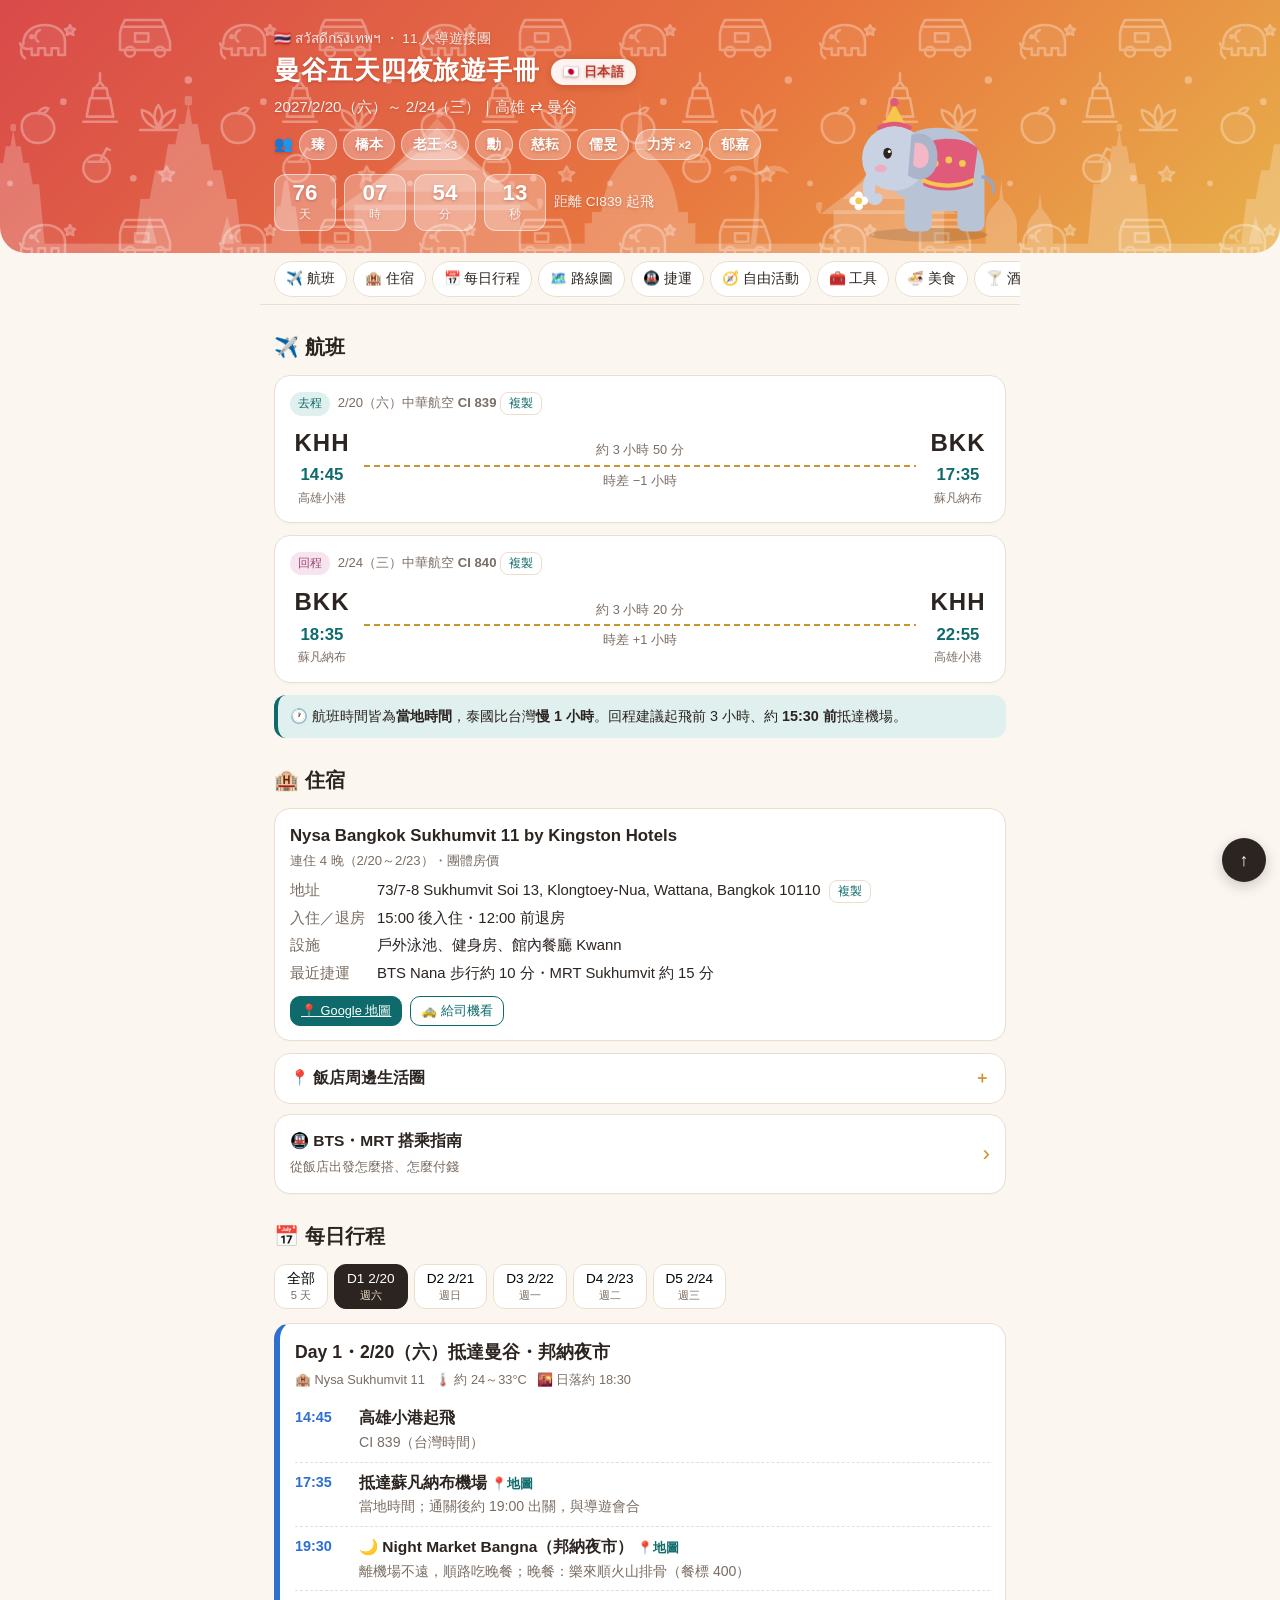
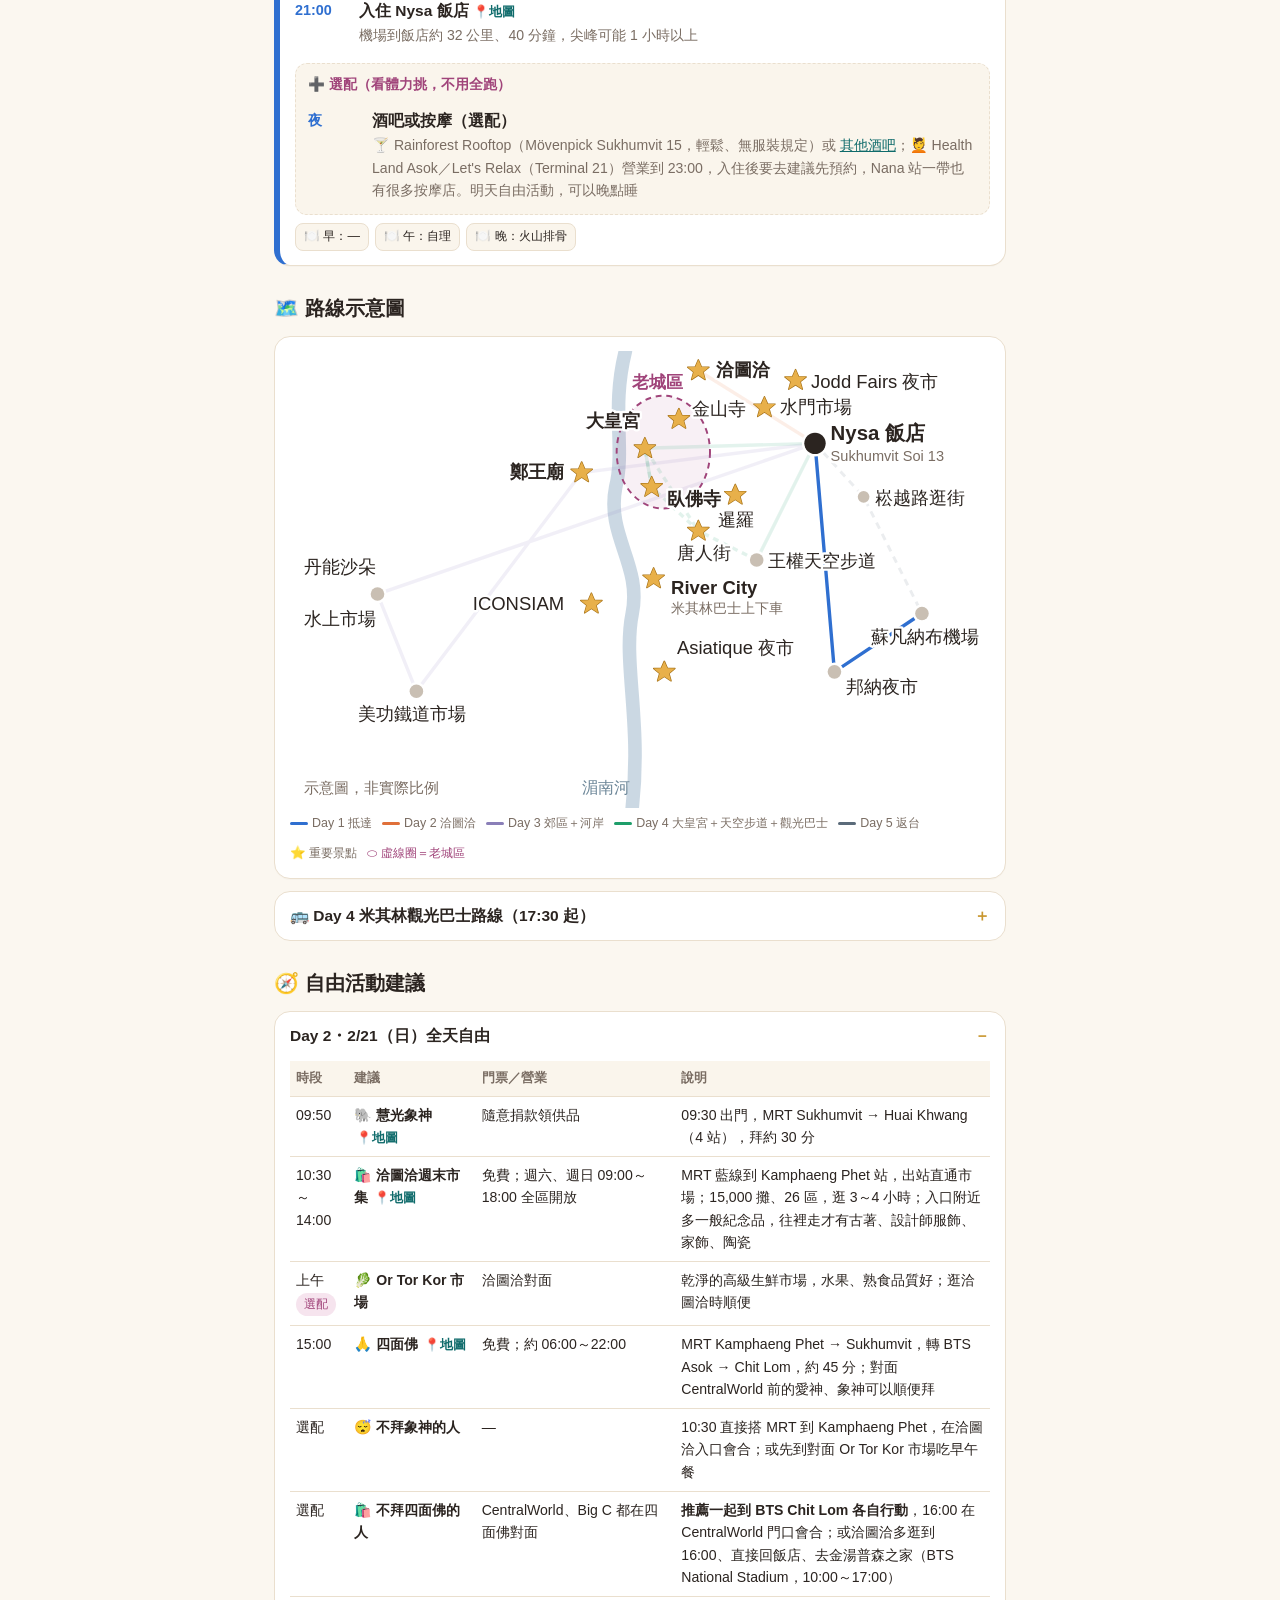
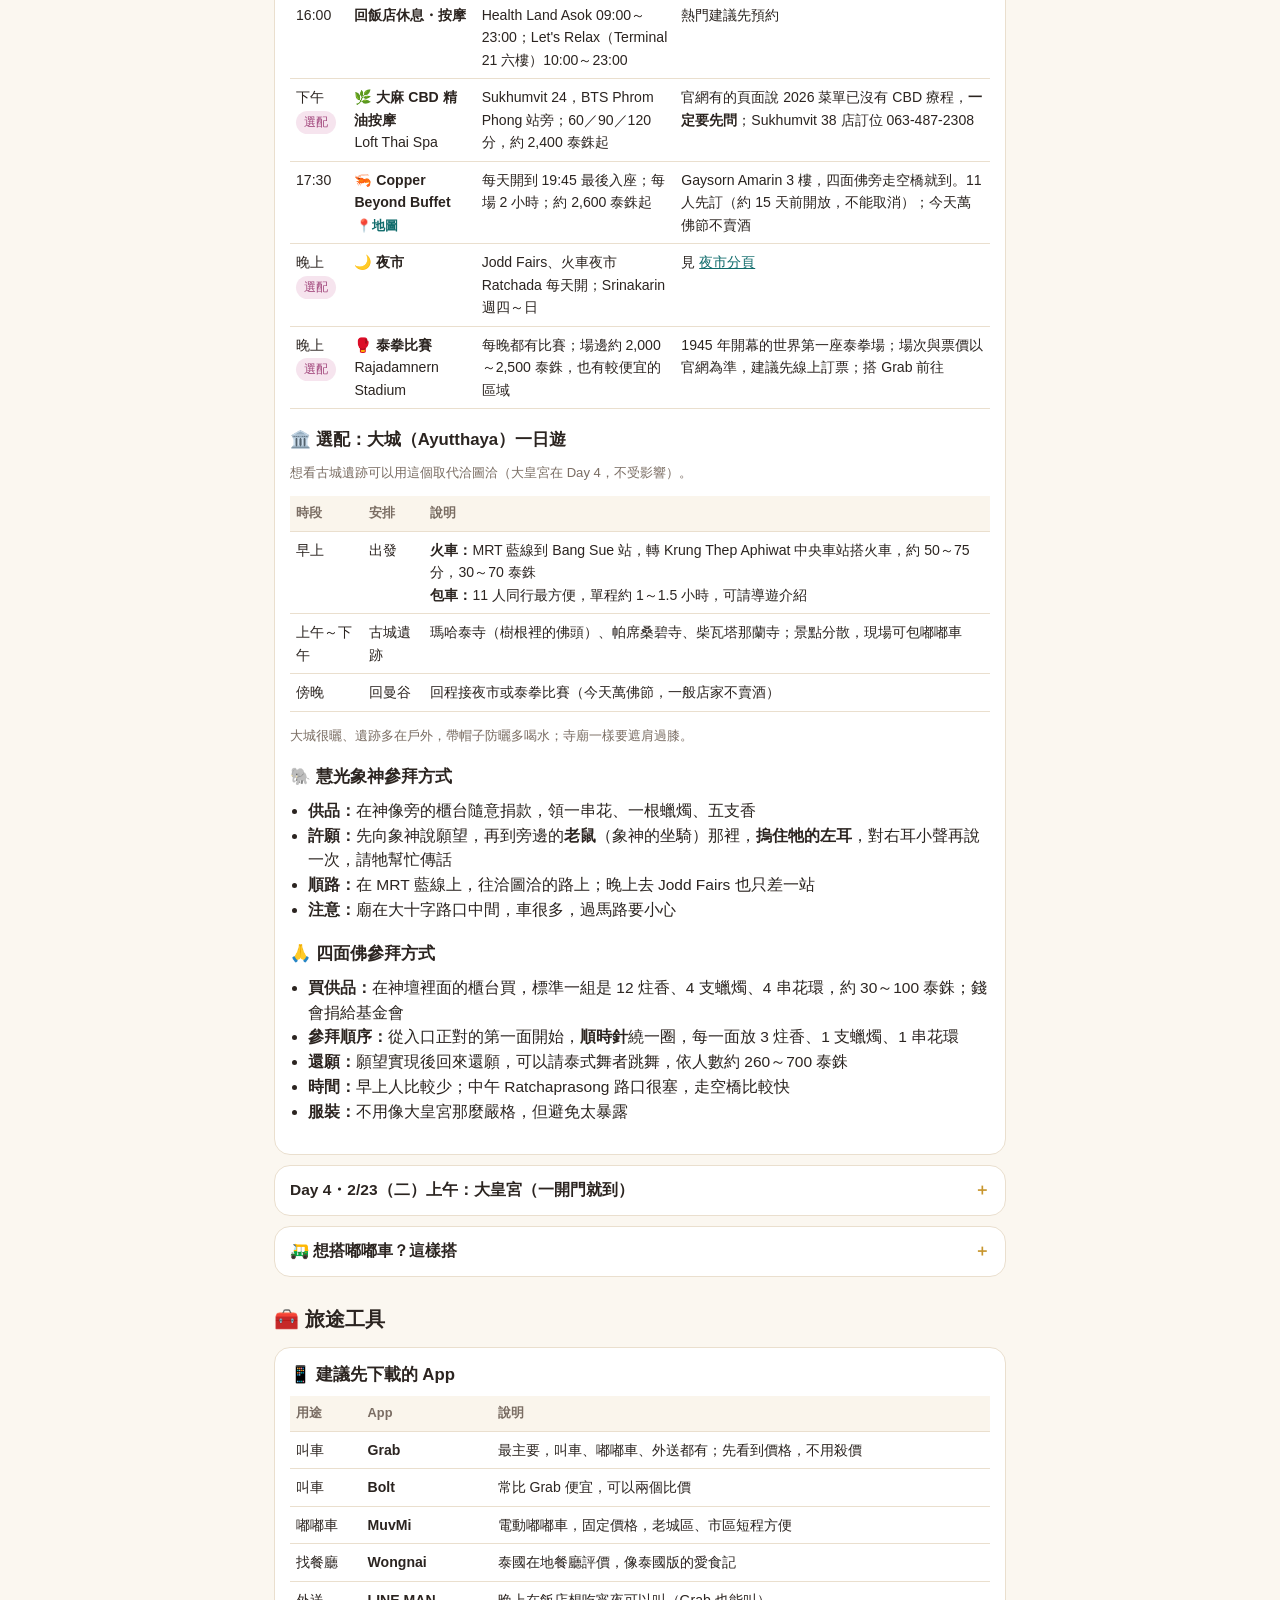
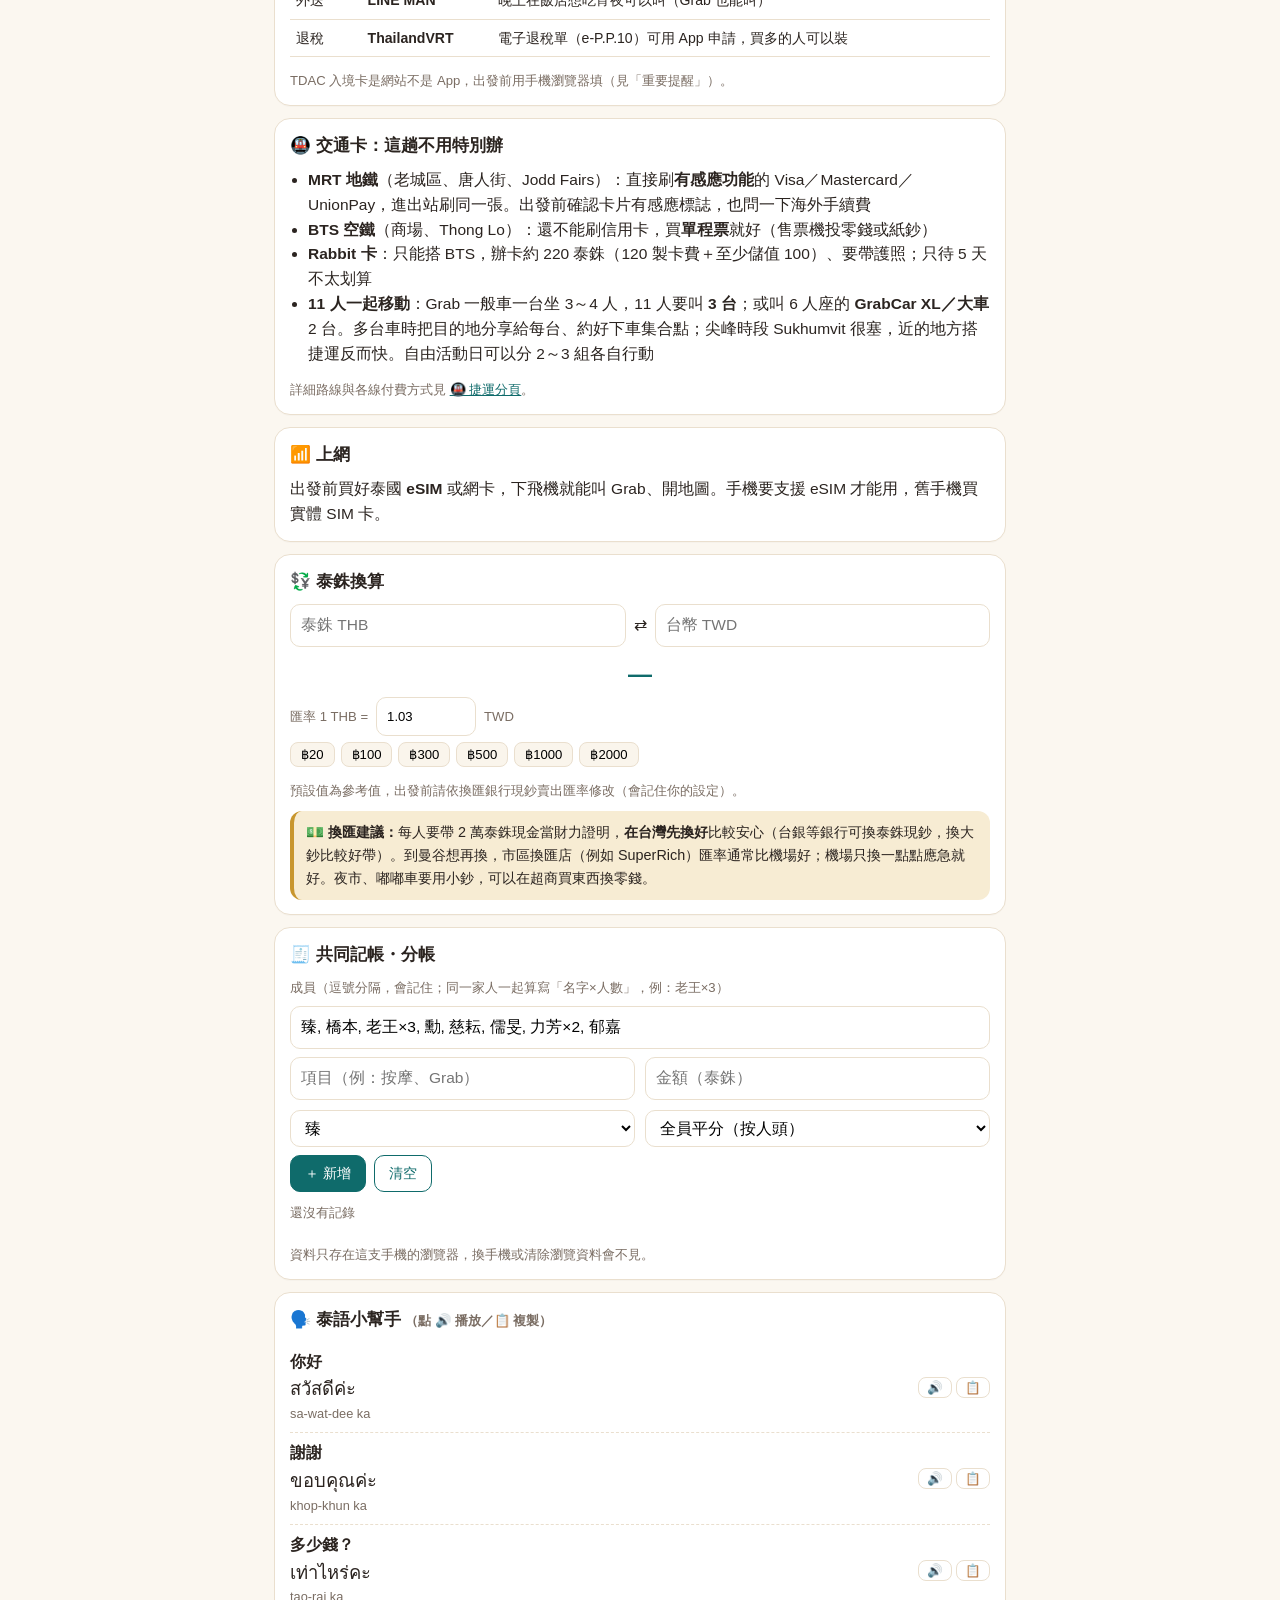
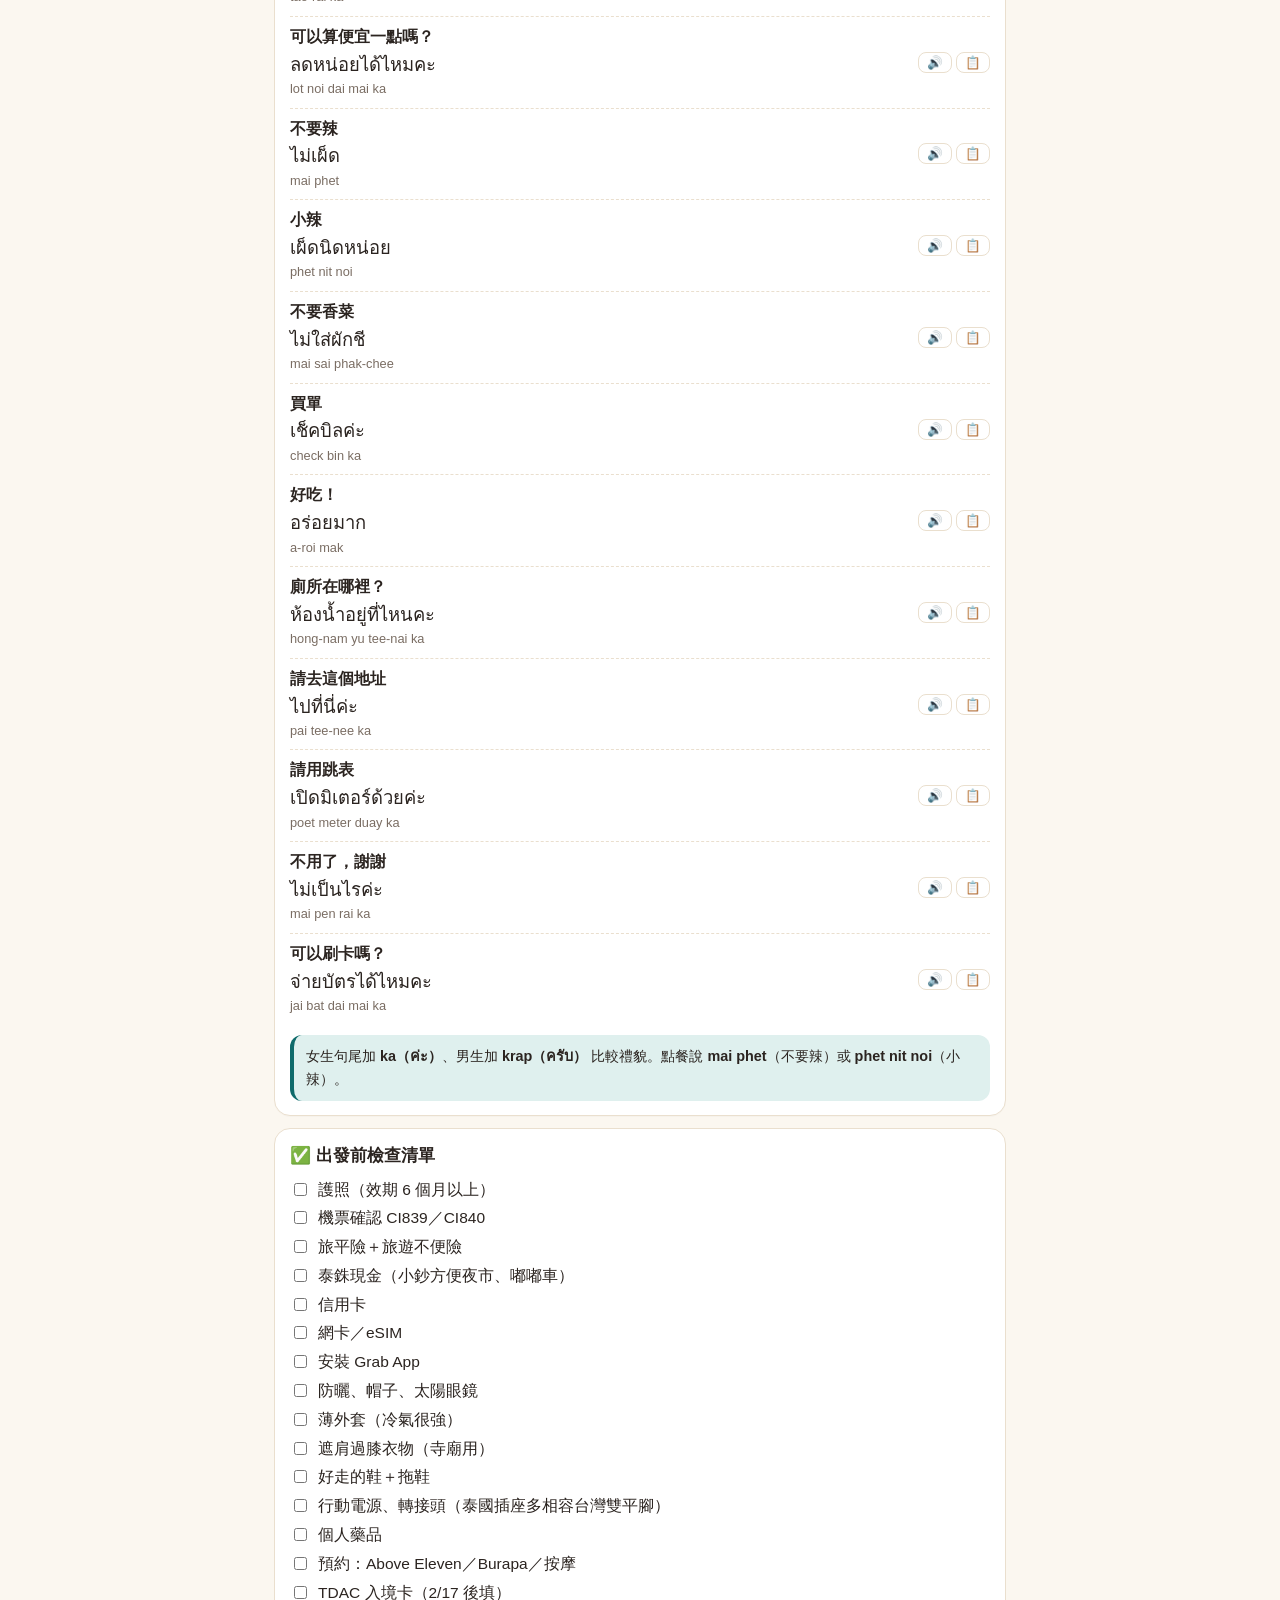
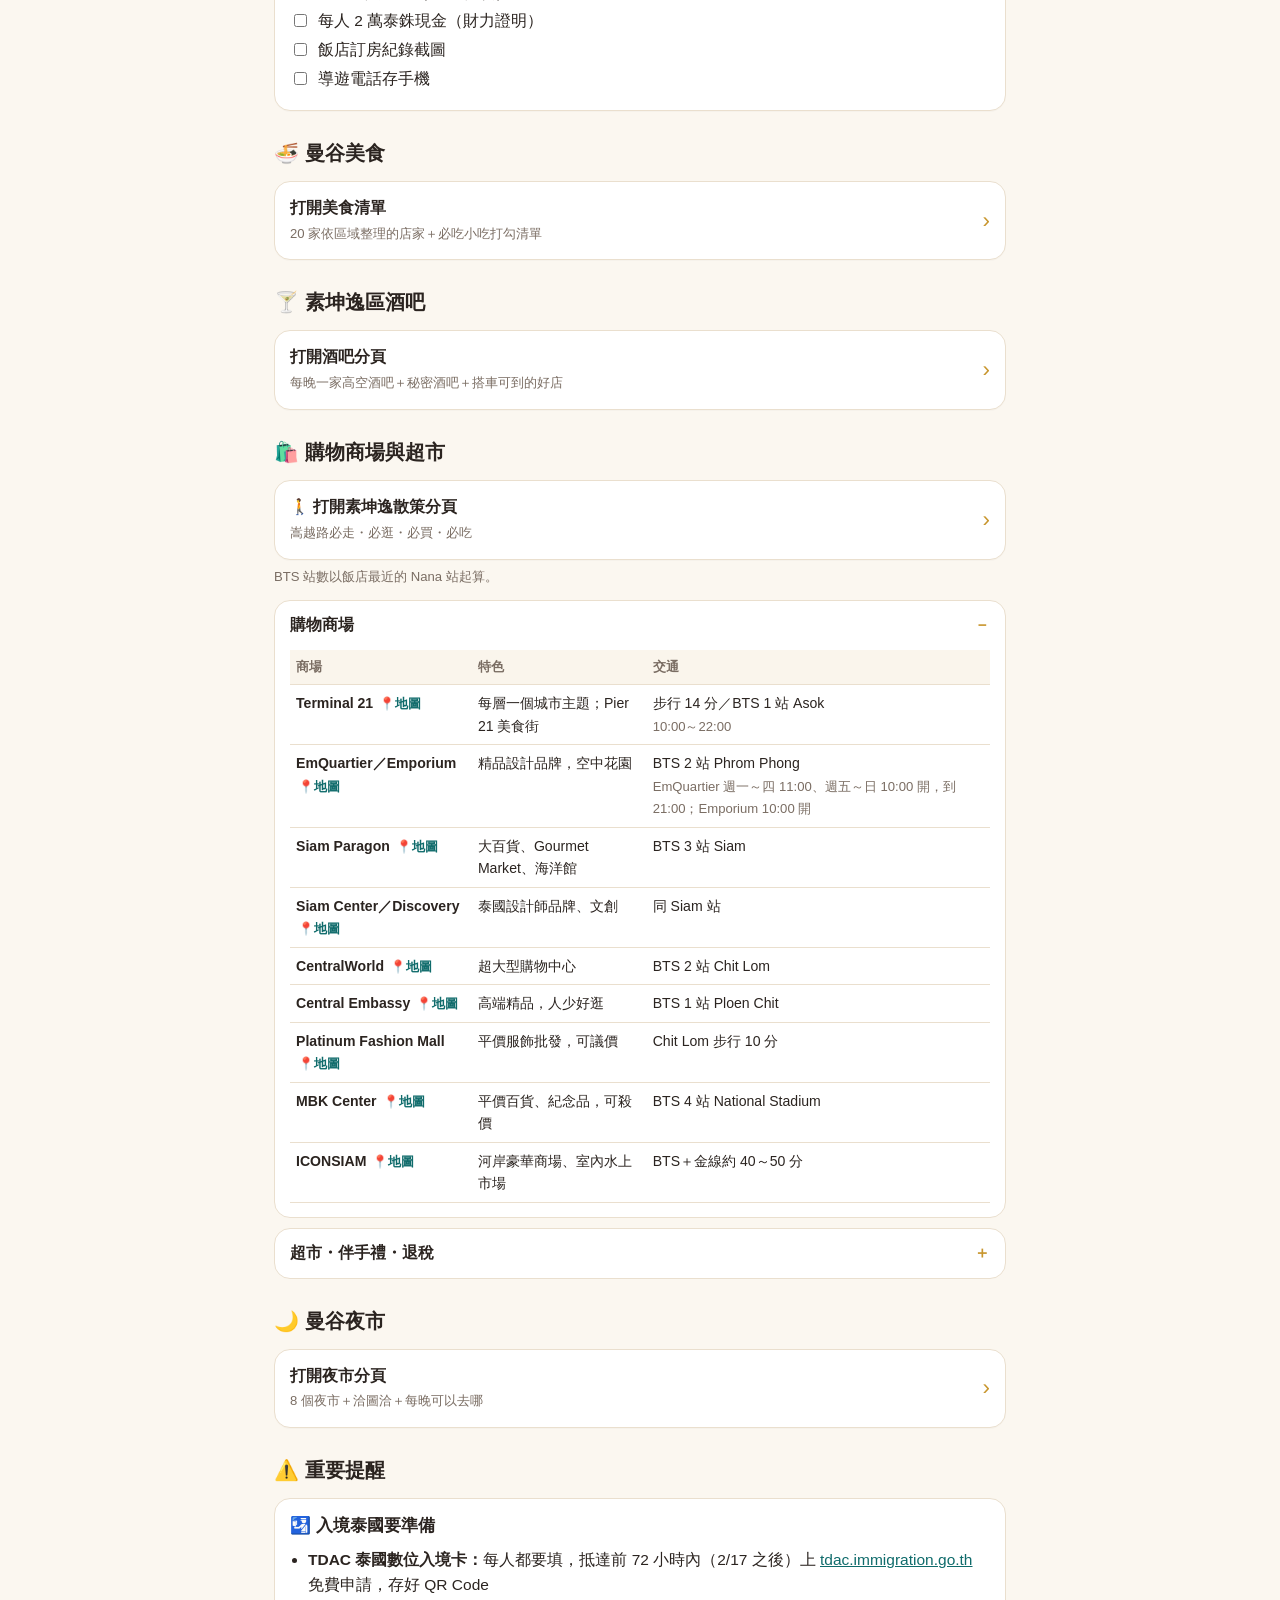
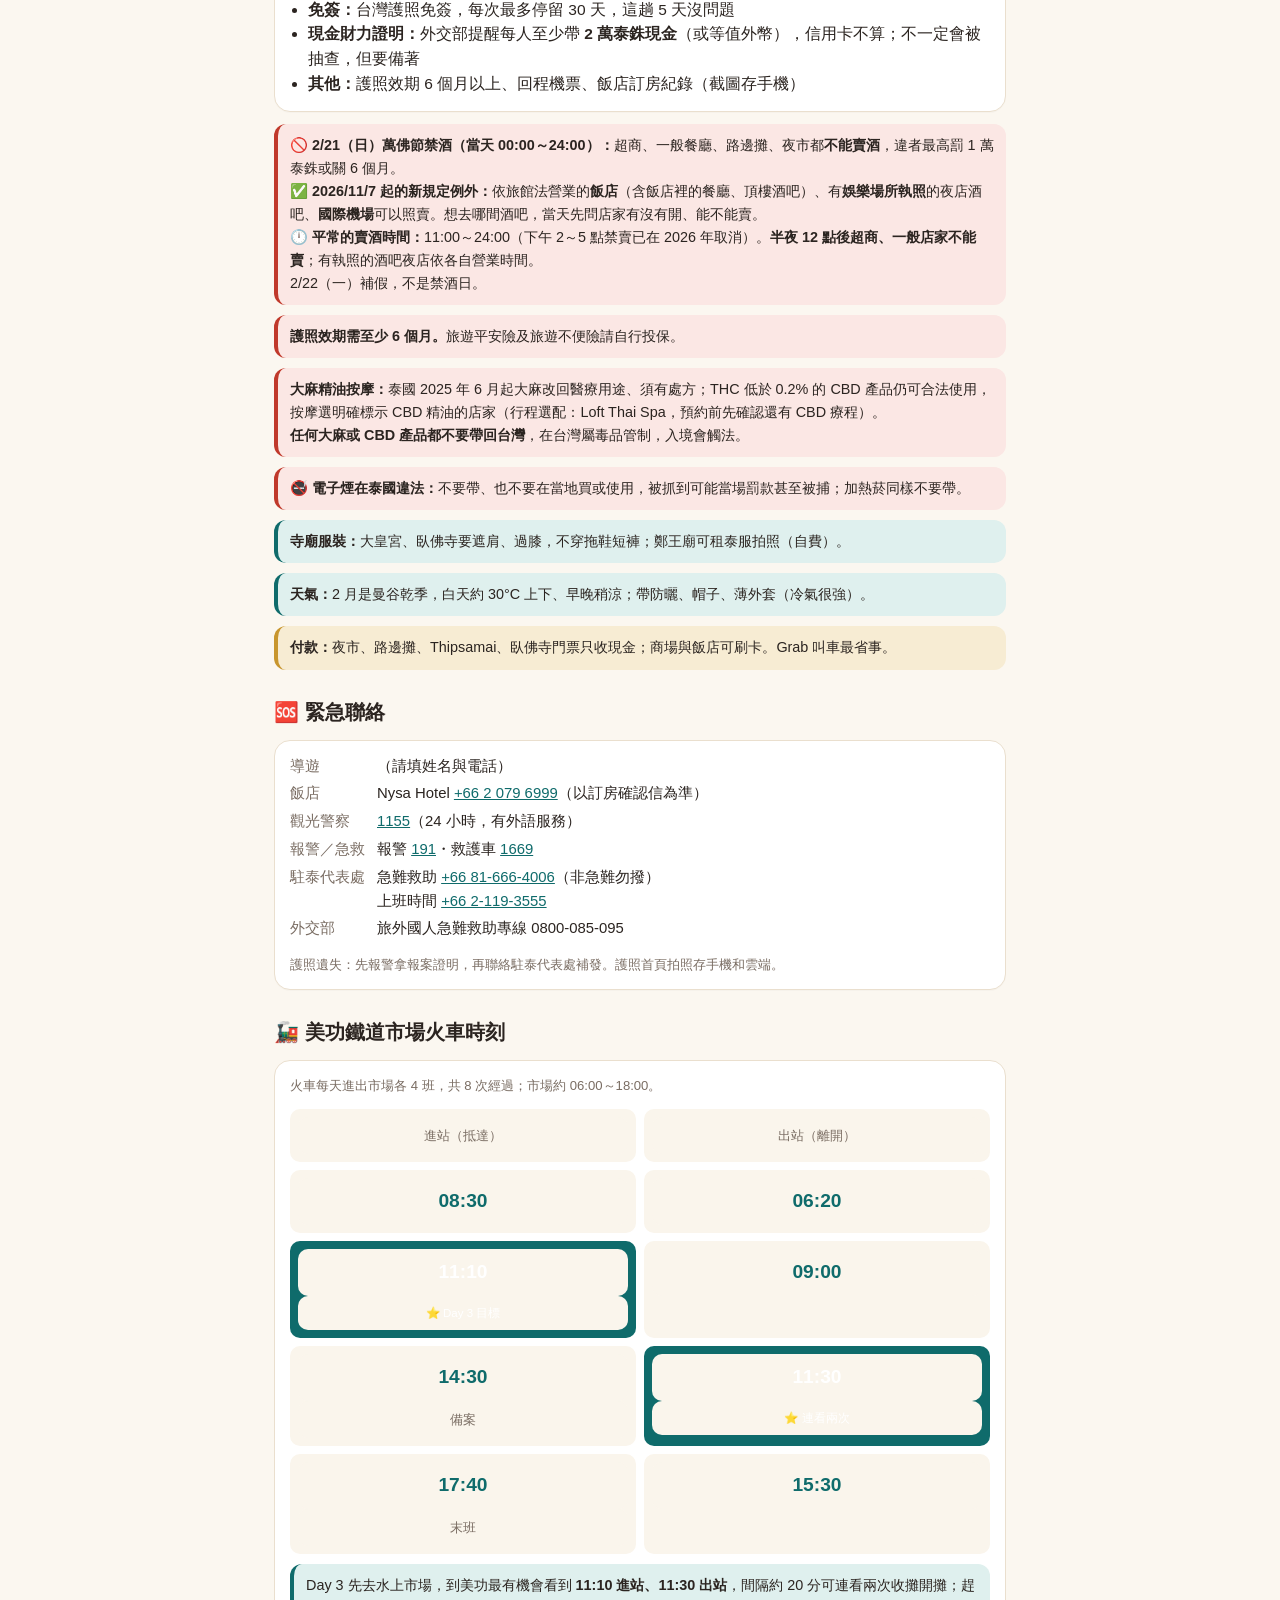
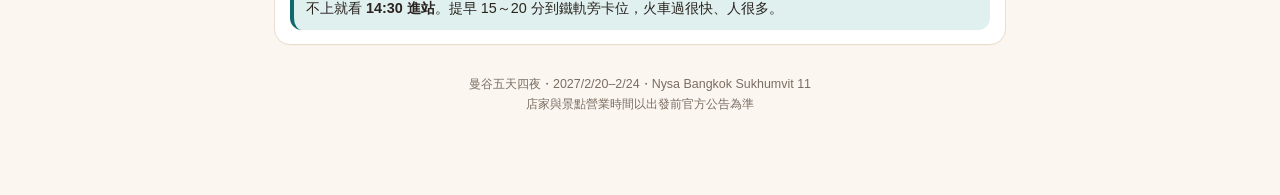
==== commit 3f995d8c: "手機版優化：一次看一天、表格轉卡片、底部分頁列、次要區塊收合 Co-Authored-By: Claude Opus 5.5 <noreply@anthropic.com> Claude-Sessio" ====
--- a/index.html
+++ b/index.html
@@ -130,6 +130,7 @@
 .mp{text-decoration:none;font-size:.8rem;white-space:nowrap;margin-left:2px;font-weight:600}
 .mems{position:relative;z-index:1;display:flex;flex-wrap:wrap;align-items:center;gap:6px;margin-top:10px;font-size:.95rem}.mem{background:rgba(255,255,255,.28);border:1px solid rgba(255,255,255,.55);color:#fff;border-radius:999px;padding:3px 11px;font-weight:600;font-size:.88rem}.mem small{margin-left:3px;font-size:.72rem;font-weight:700;opacity:.9}
 </style>
+<link rel="stylesheet" href="assets/mobile.css">
 </head>
 <body>
 
@@ -712,8 +713,8 @@
   document.querySelectorAll('.rt').forEach(g=>{g.style.opacity=(!sel||+g.dataset.d===sel)?1:.12});
   store.set('day',sel);
 }
-document.getElementById('daybar').addEventListener('click',e=>{const b=e.target.closest('button');if(b)renderDays(+b.dataset.d)});
-(function(){const now=new Date();let def=store.get('day',0);
+document.getElementById('daybar').addEventListener('click',e=>{const b=e.target.closest('button');if(b){renderDays(+b.dataset.d);const y=document.getElementById('dayList').getBoundingClientRect().top+scrollY-120;if(scrollY>y)scrollTo({top:y,behavior:'smooth'})}});
+(function(){const now=new Date();let def=store.get('day',1);
   DAYS.forEach(x=>{const [mm,dd]=x.date.split('/');const dt=new Date(`2027-${mm.padStart(2,'0')}-${dd.padStart(2,'0')}T00:00:00+07:00`);if(now>=dt&&now-dt<864e5)def=x.d});
   renderDays(def)})();
 
@@ -796,5 +797,6 @@
 else{b.href='https://'+s.replace(/\./g,'-')+'.translate.goog'+(h===s?p:'/Bangkok/'+(p.split('/').pop()||'index.html'))+'?_x_tr_sl=zh-TW&_x_tr_tl=ja&_x_tr_hl=ja'+location.hash;}
 })();
 </script>
+<script src="assets/mobile.js"></script>
 </body>
 </html>
--- a/assets/mobile.css
+++ b/assets/mobile.css
@@ -0,0 +1,29 @@
+/* ===== 手機版優化 ===== */
+.btab{display:none}
+@media(max-width:599px){
+  body{padding-bottom:calc(64px + env(safe-area-inset-bottom))}
+  .btab{display:flex;position:fixed;left:0;right:0;bottom:0;z-index:40;background:rgba(255,255,255,.97);backdrop-filter:blur(10px);-webkit-backdrop-filter:blur(10px);border-top:1px solid #e8dfd2;padding:4px 4px calc(4px + env(safe-area-inset-bottom))}
+  .btab a{flex:1;text-align:center;text-decoration:none;color:#5b4d43;font-size:.68rem;padding:4px 0;border-radius:10px;line-height:1.2}
+  .btab a span{display:block;font-size:1.3rem;line-height:1.3}
+  .btab a.on{color:#c0392b;font-weight:700;background:#fdecea}
+  .toTop{bottom:calc(76px + env(safe-area-inset-bottom))!important}
+  /* 每日行程切換列黏在上方 */
+  .daybar{position:sticky;top:52px;z-index:15;background:rgba(251,247,240,.96);margin:0 -14px 8px;padding:6px 14px 8px}
+  /* 表格 → 卡片 */
+  table.mcard,table.mcard tbody,table.mcard tr,table.mcard td{display:block;width:100%}
+  table.mcard{min-width:0!important}
+  table.mcard tr.mh{display:none}
+  table.mcard tr{background:#fff;border:1px solid #e8dfd2;border-radius:12px;margin:0 0 10px;padding:8px 12px}
+  table.mcard td{border:0;padding:3px 0}
+  table.mcard td:first-child{font-weight:700;font-size:.95rem;padding-bottom:4px;border-bottom:1px dashed #e8dfd2;margin-bottom:4px}
+  table.mcard td[data-l]:not(:first-child)::before{content:attr(data-l);display:block;font-size:.7rem;color:#8a7d72;font-weight:600}
+  table.mcard td:empty{display:none}
+  .tbl{overflow:visible}
+  table.m3{min-width:0!important;font-size:.84rem}
+  table.m3 td,table.m3 th{padding:7px 4px}
+  table.m3 td:first-child{width:32%}
+  /* 次要區塊收合 */
+  section.fold>h2{cursor:pointer}
+  section>h2 .fx{margin-left:auto;font-size:.8rem;color:#8a7d72;font-weight:500}
+  section.fold.shut>*:not(h2){display:none!important}
+}
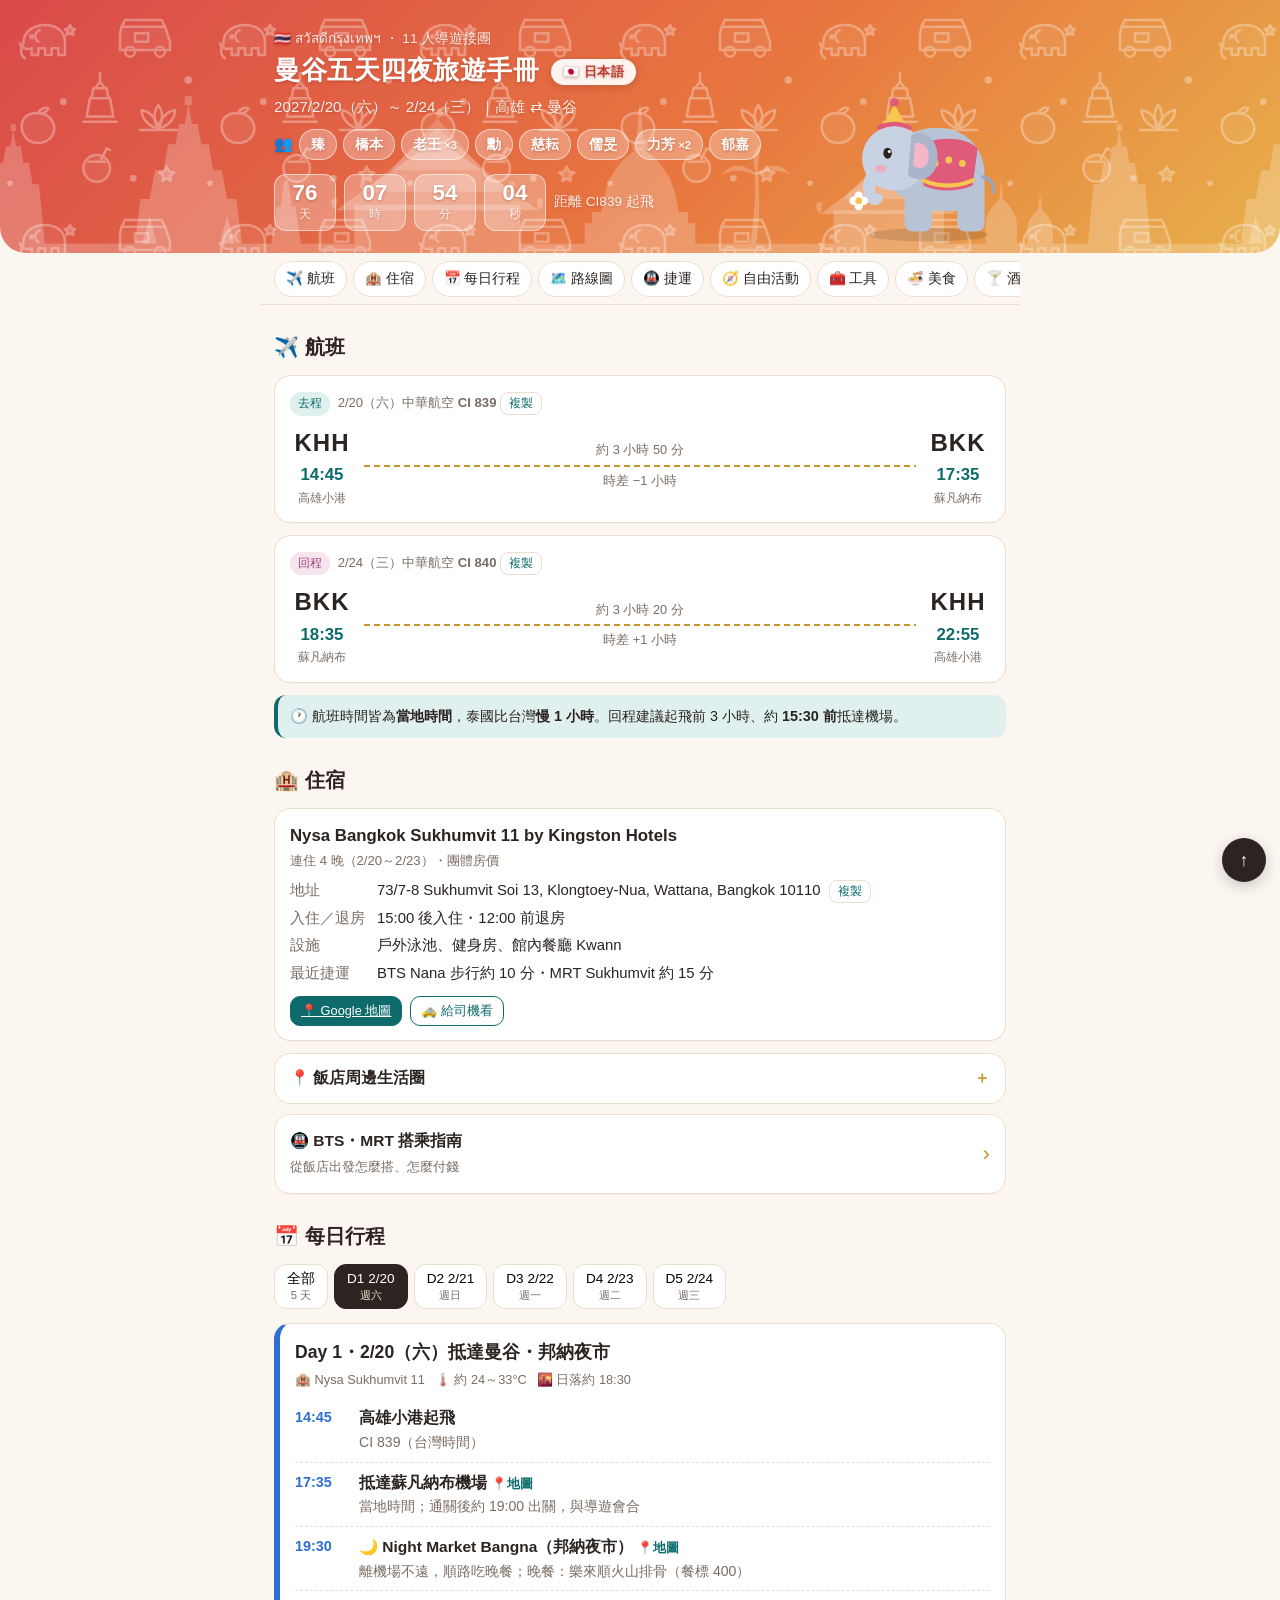
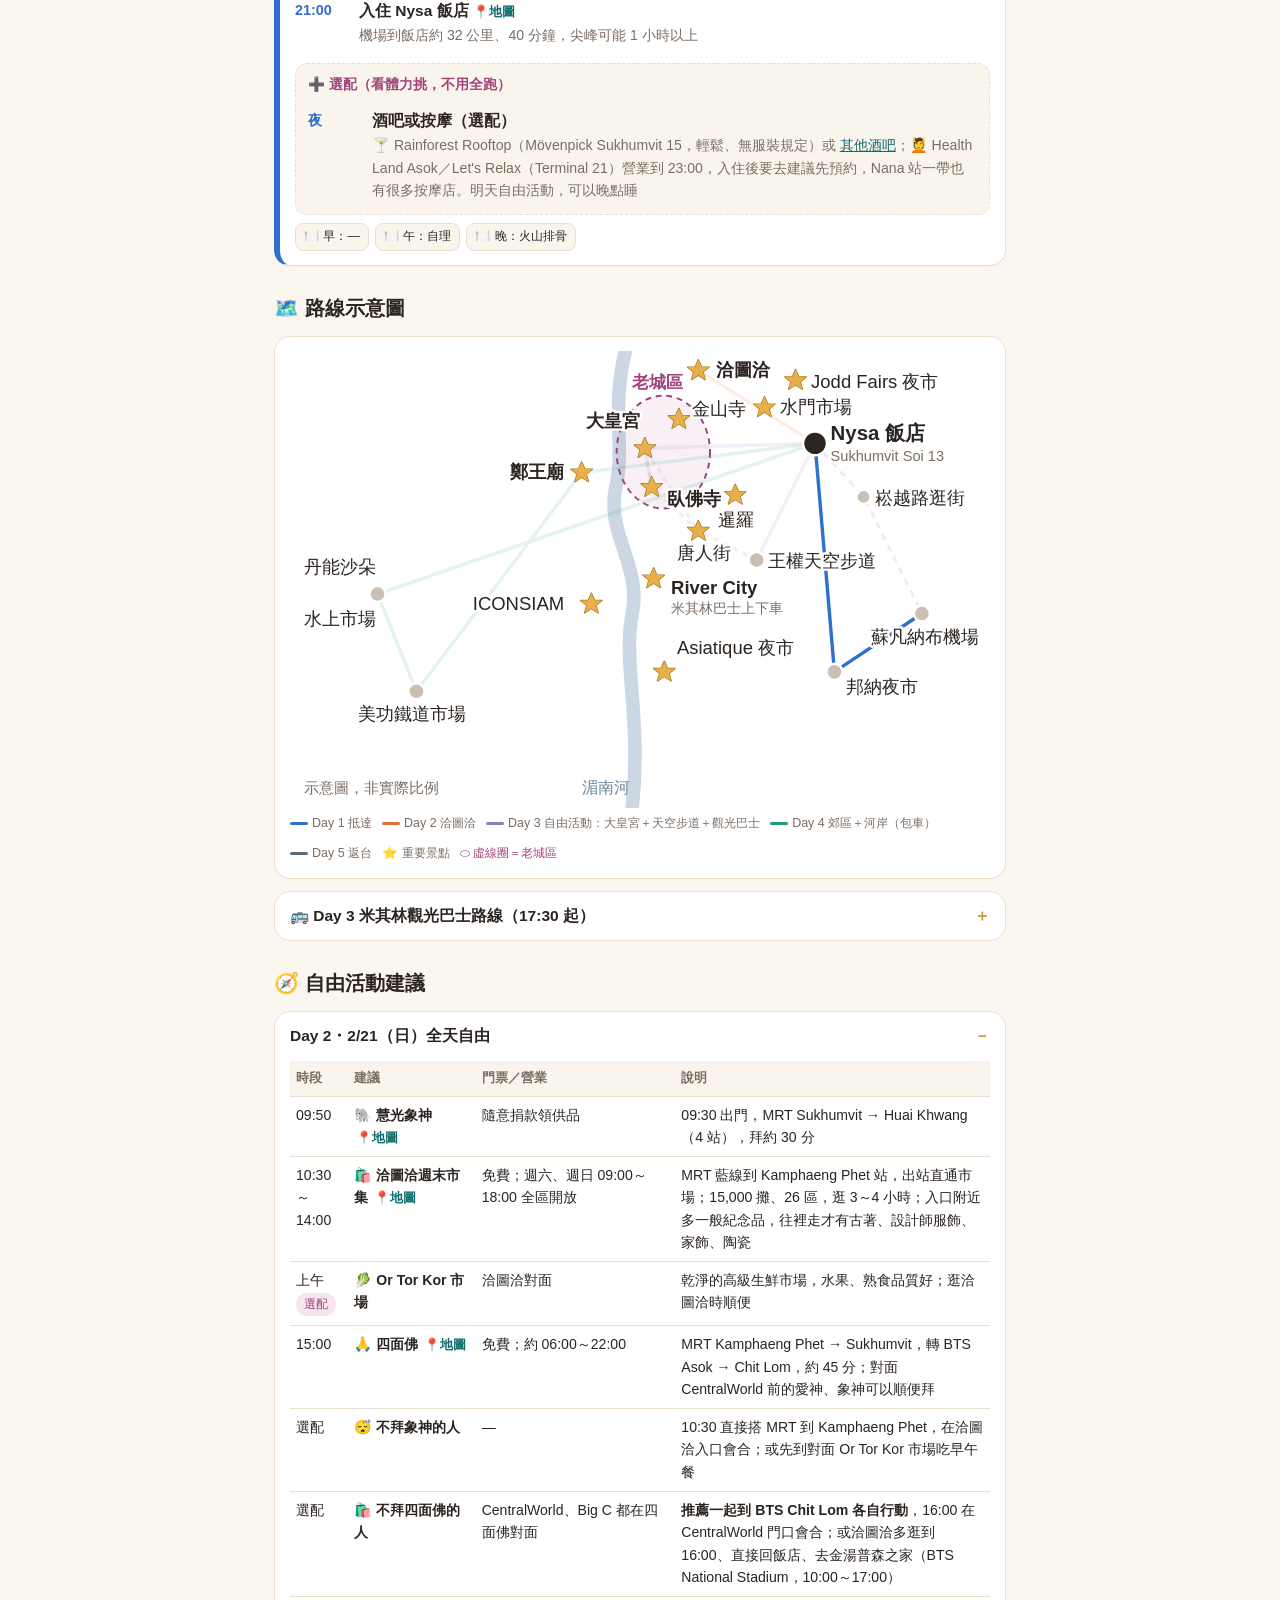
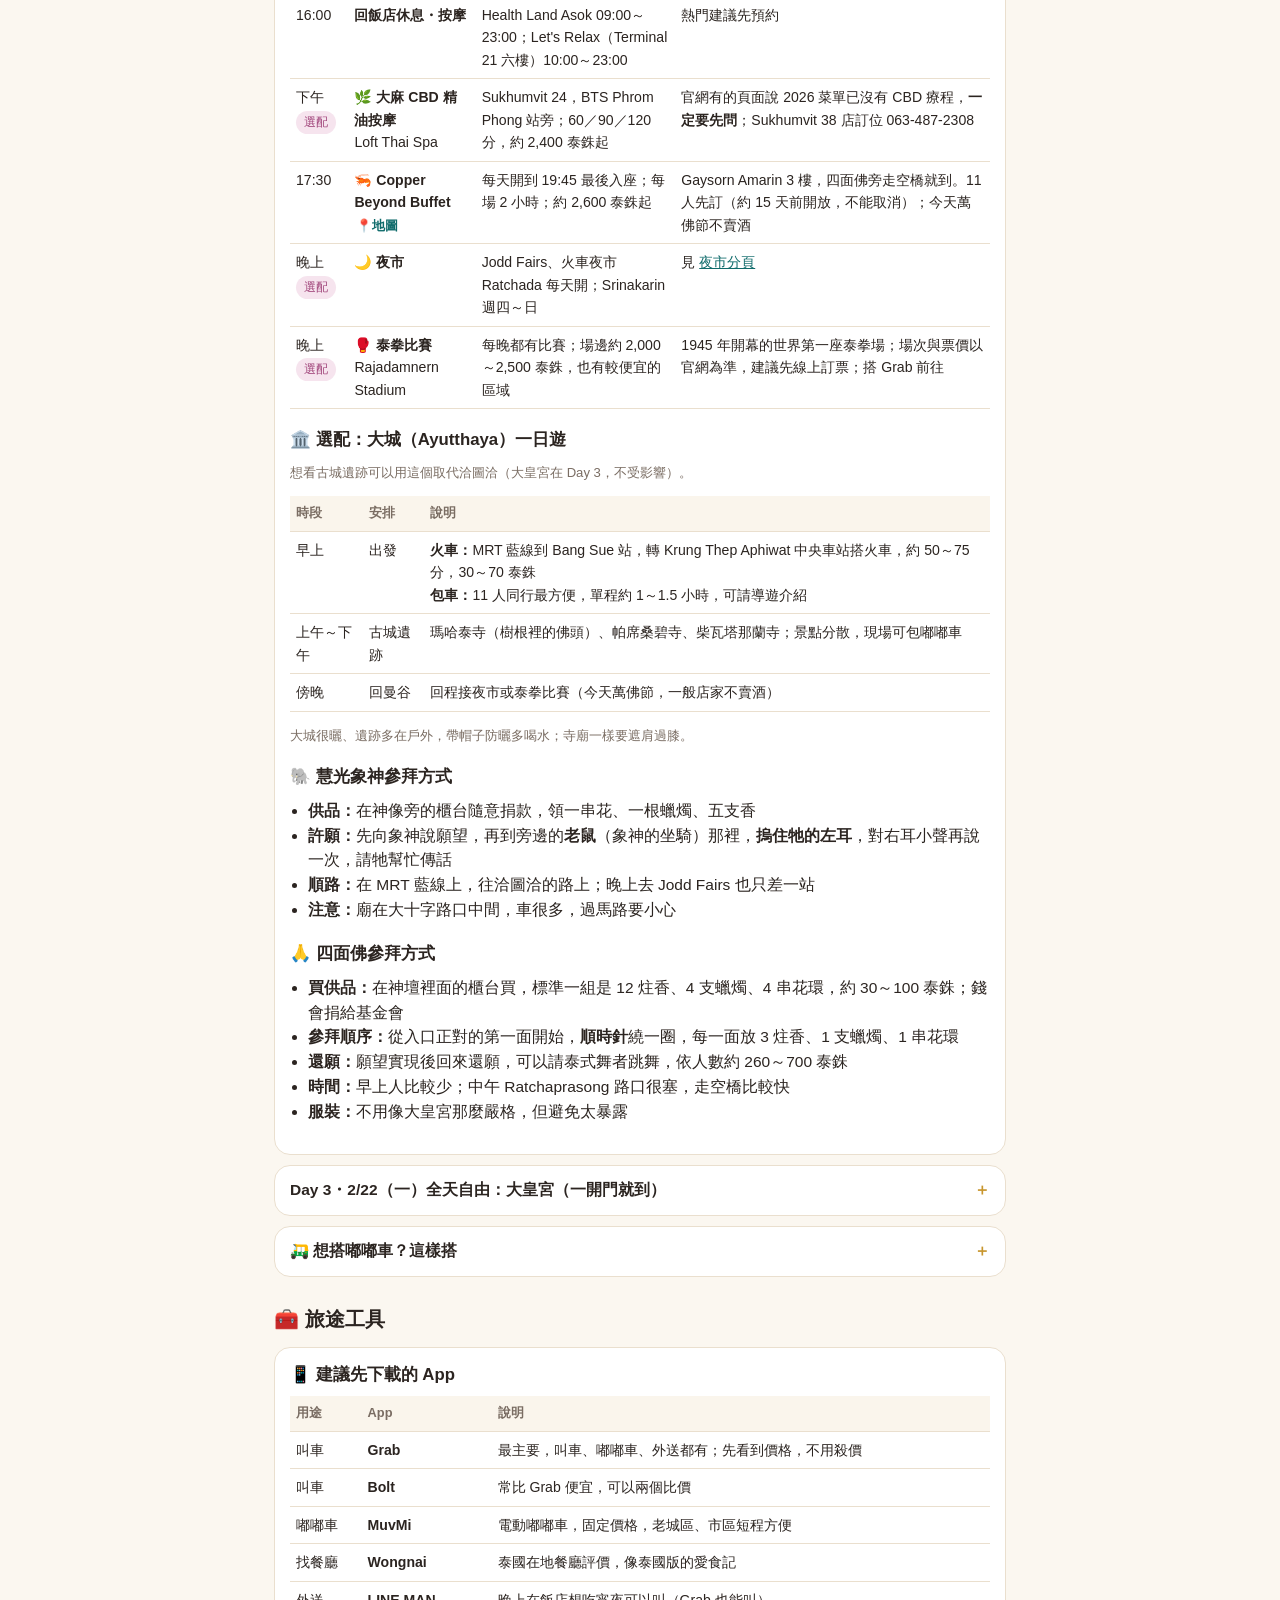
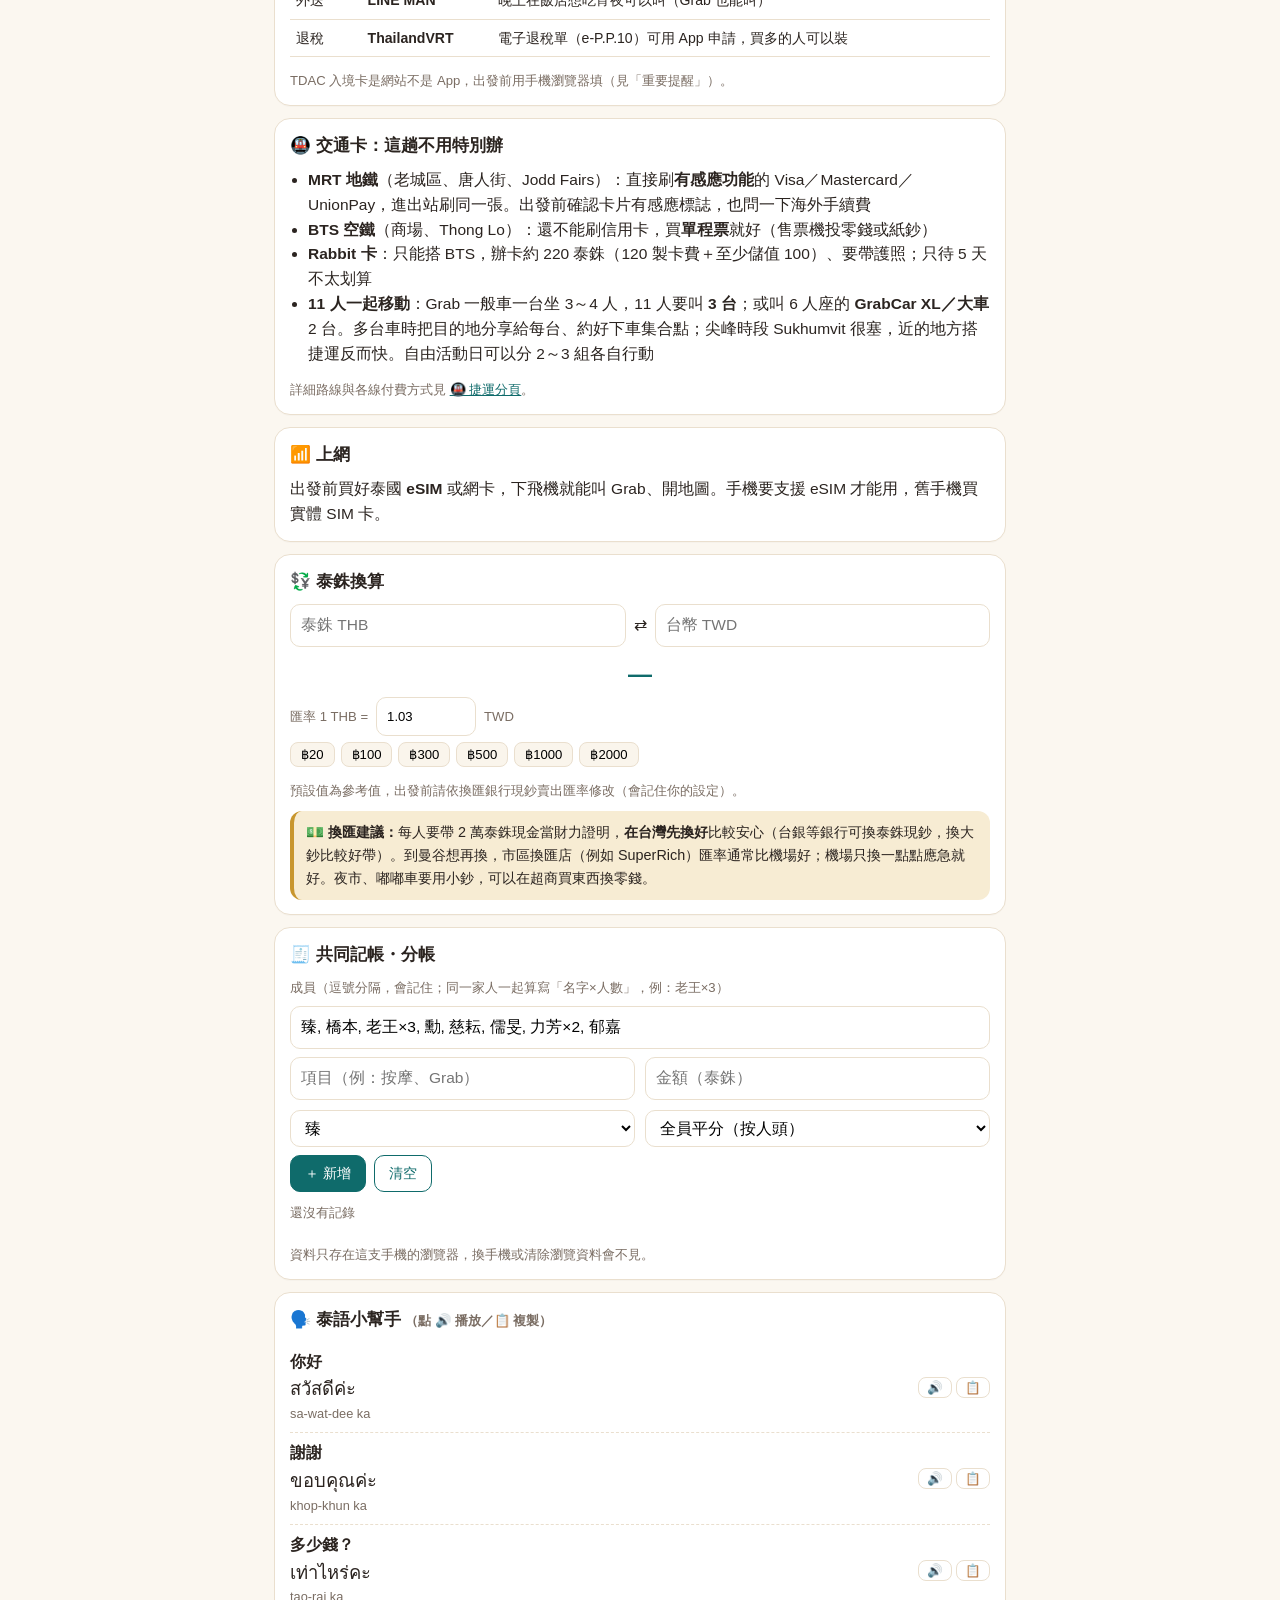
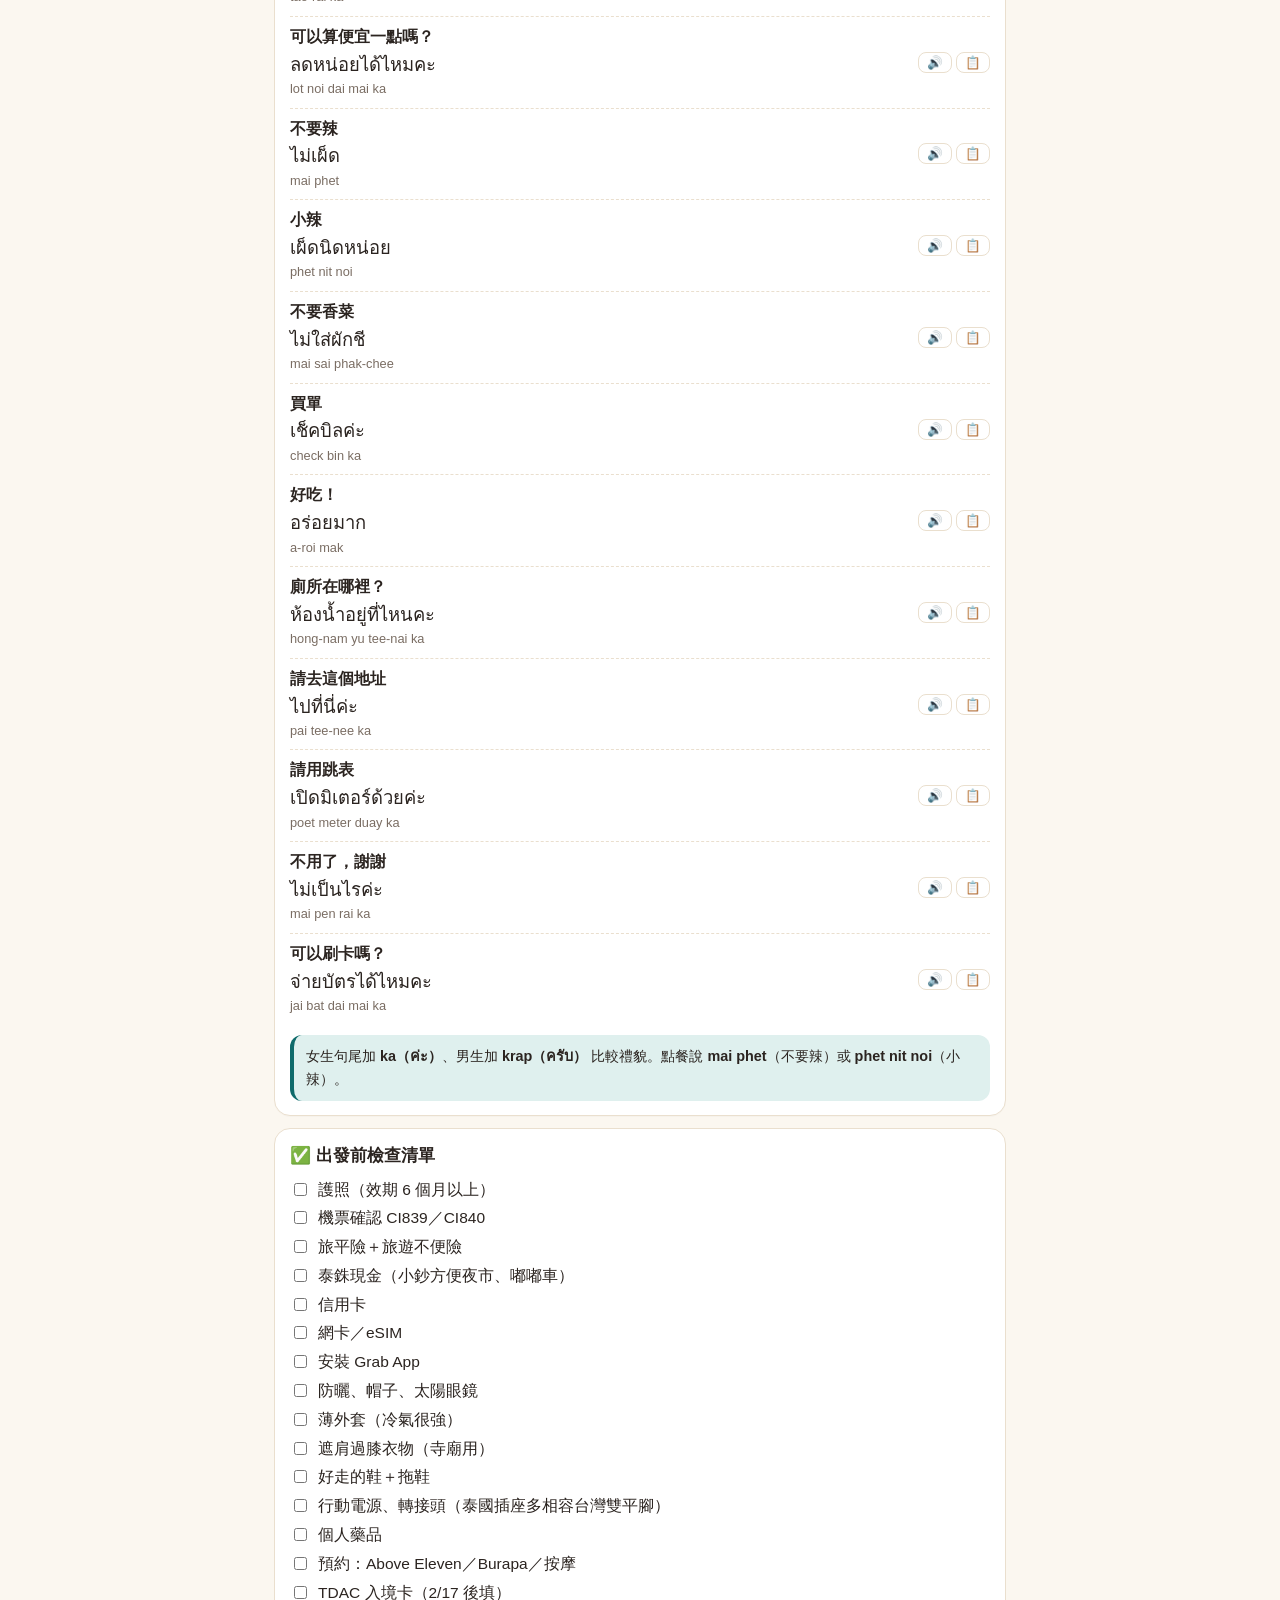
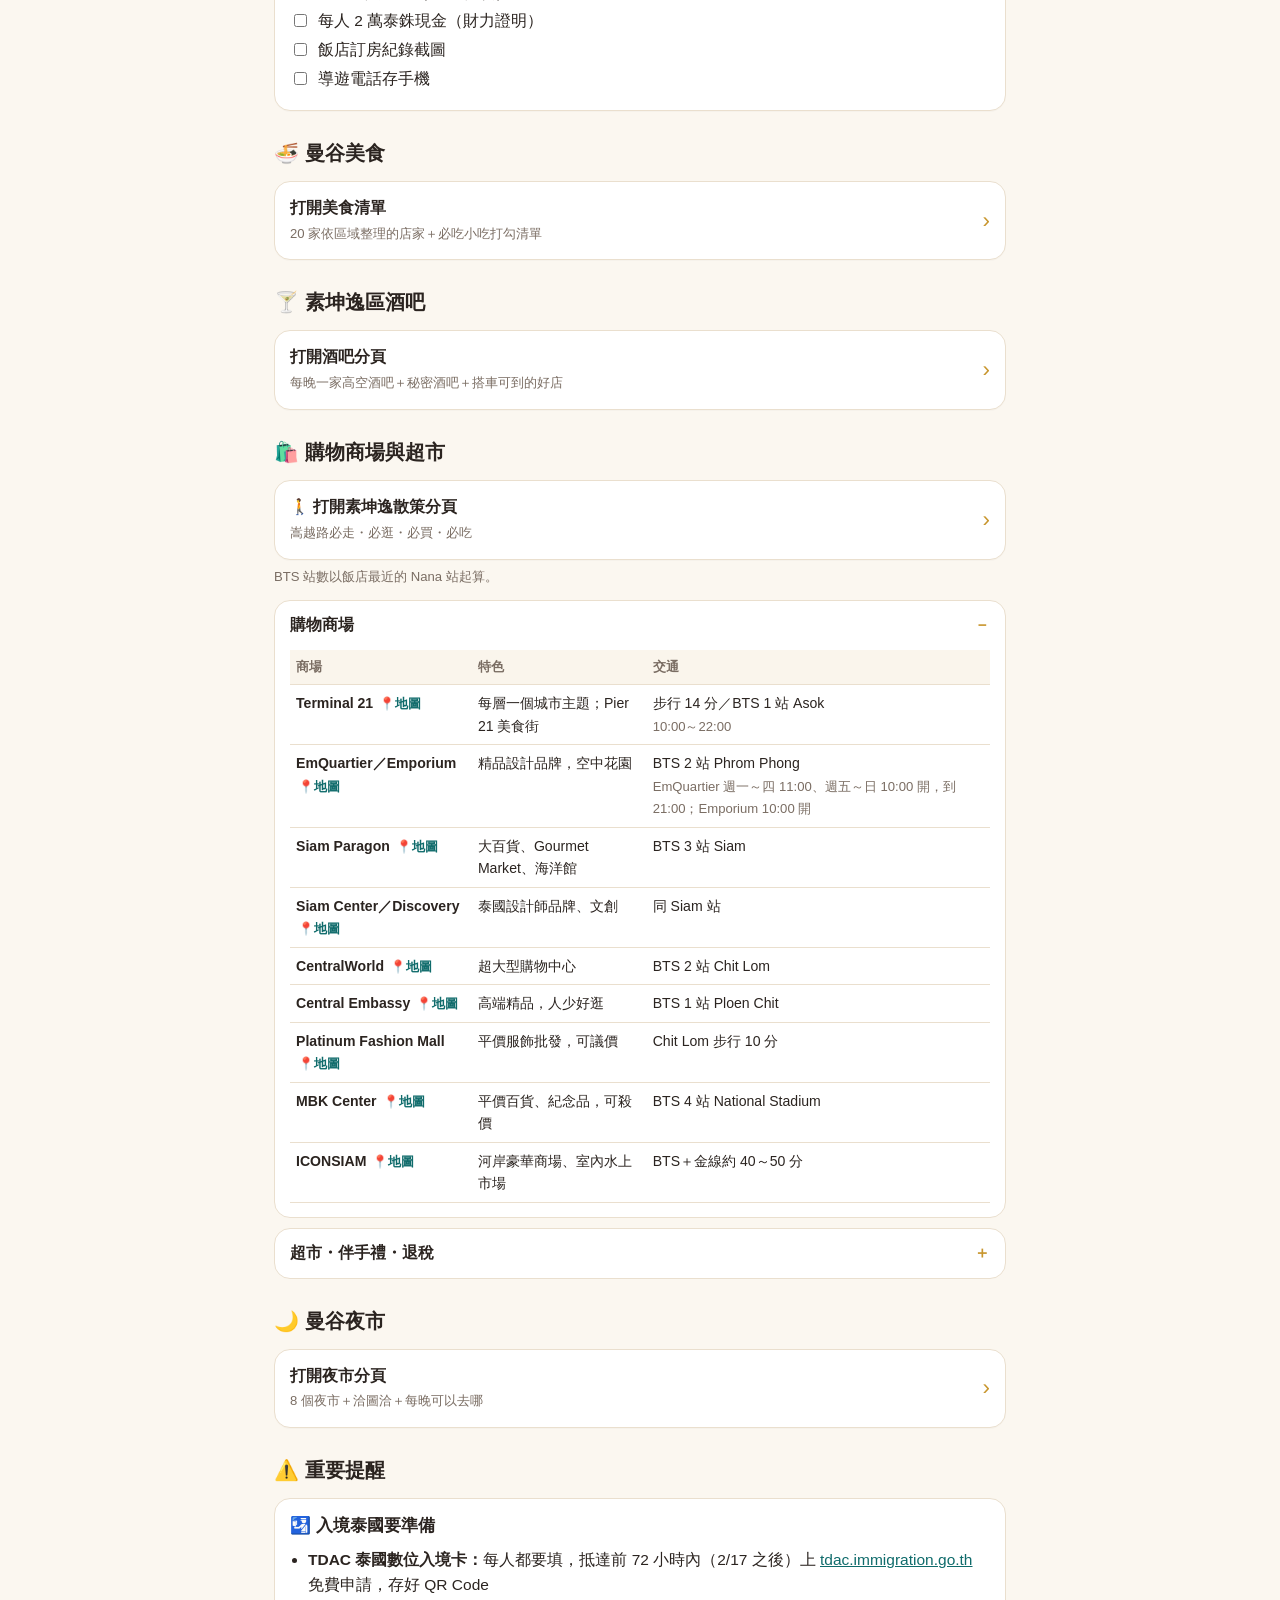
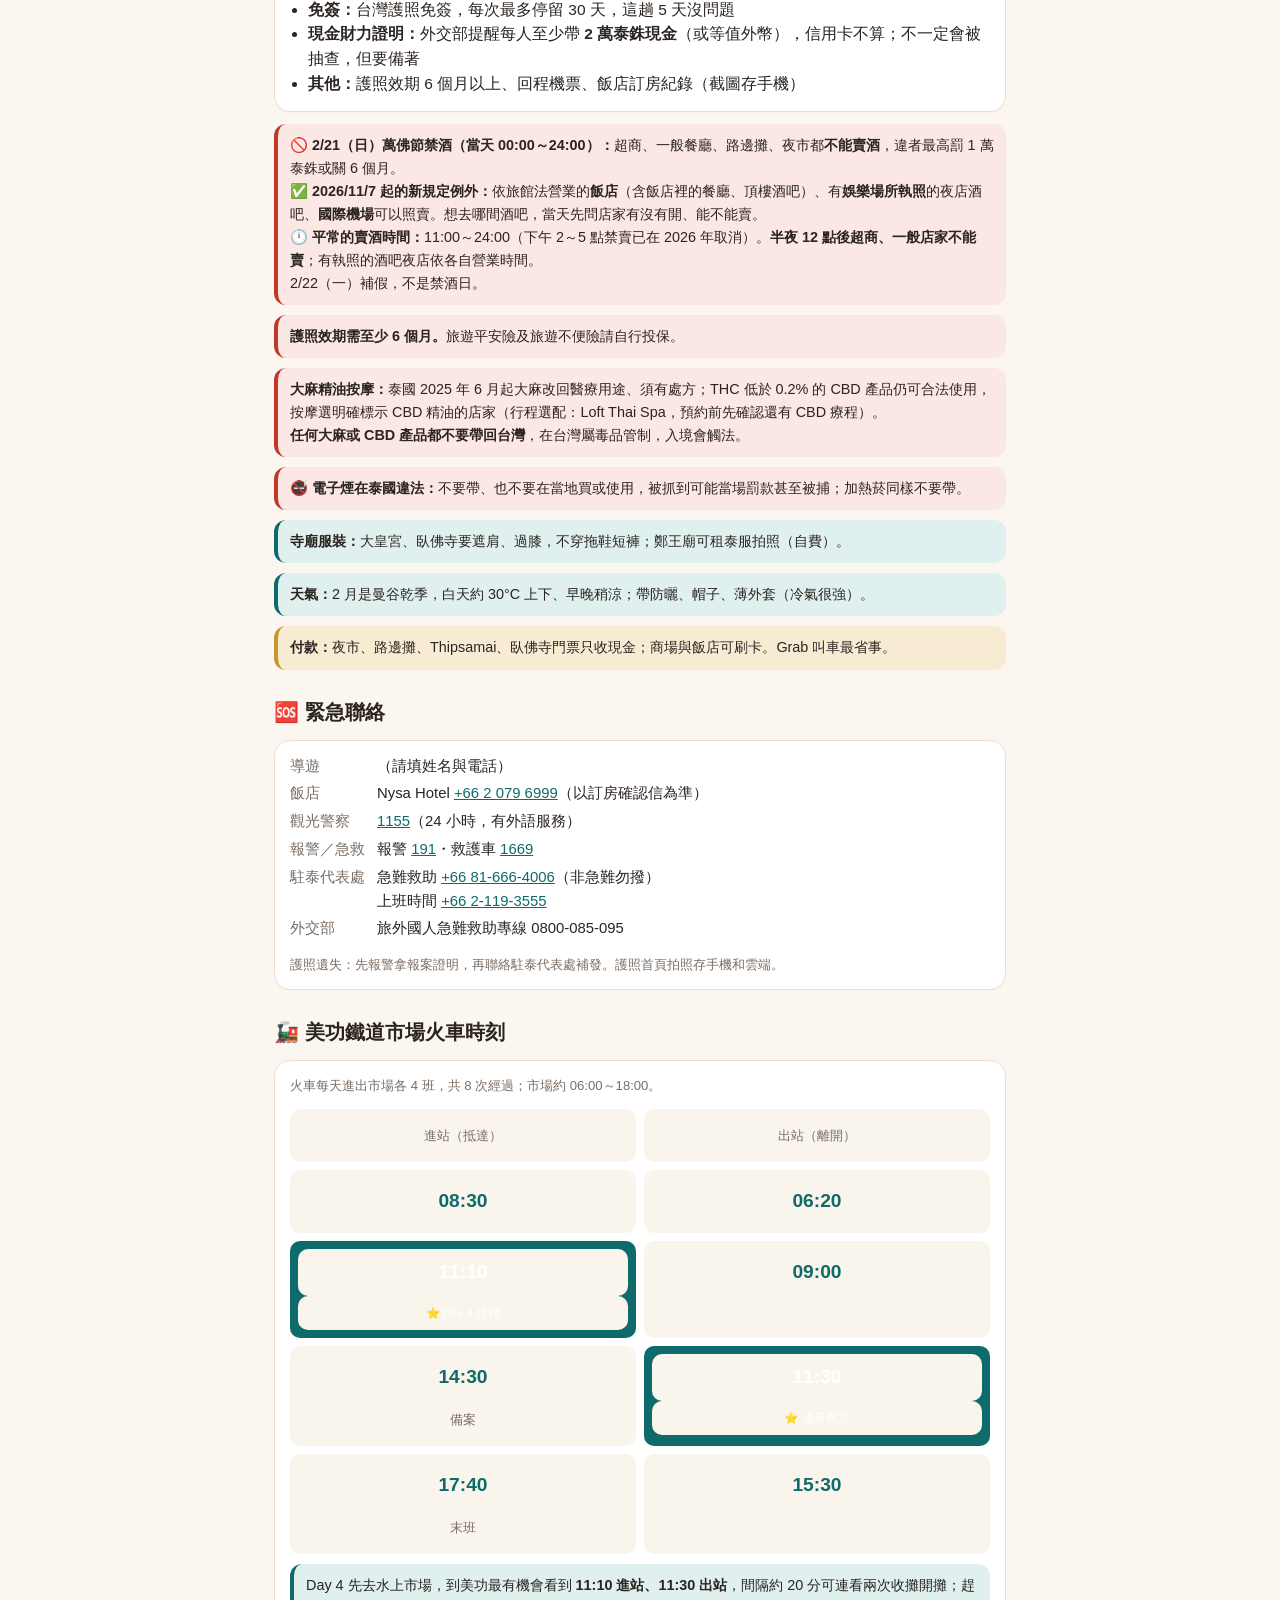
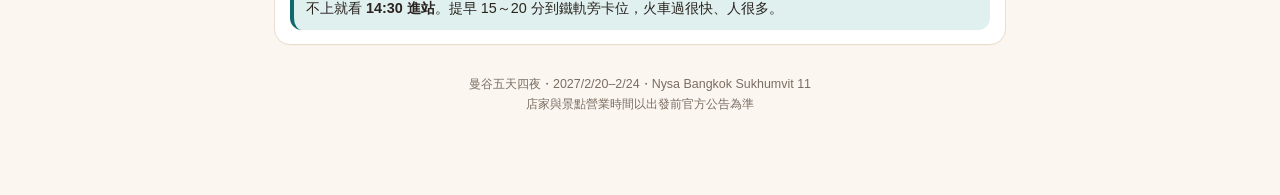
==== commit acdd41c0: "行程順序調整：Day 3 自由活動＋米其林巴士、Day 4 水上市場一日遊 Co-Authored-By: Claude Opus 5.5 <noreply@anthropic.com> Claude" ====
--- a/index.html
+++ b/index.html
@@ -244,10 +244,10 @@
       <ellipse cx="384" cy="104" rx="48" ry="58" fill="#a0447a" fill-opacity=".08" stroke="#a0447a" stroke-width="2" stroke-dasharray="6 5"/>
       <text x="352" y="38" font-size="18" font-weight="700" fill="#a0447a" style="paint-order:stroke;stroke:#fff;stroke-width:5px">老城區</text>
       <g class="rt" data-d="1" stroke="var(--d1)" stroke-width="3.5" fill="none"><path d="M650 270 L560 330 L540 95"/></g>
-      <g class="rt" data-d="3" stroke="var(--d3)" data-x="tour" stroke-width="3.5" fill="none"><path d="M540 95 L90 250 L130 350 L300 125 L540 95"/></g>
-      <g class="rt" data-d="4" stroke="var(--d4)" stroke-width="3.5" fill="none"><path d="M540 95 L365 100 L372 140"/></g>
+      <g class="rt" data-d="4" stroke="var(--d4)" data-x="tour" stroke-width="3.5" fill="none"><path d="M540 95 L90 250 L130 350 L300 125 L540 95"/></g>
+      <g class="rt" data-d="3" stroke="var(--d3)" stroke-width="3.5" fill="none"><path d="M540 95 L365 100 L372 140"/></g>
       <g class="rt" data-d="2" stroke="var(--d2)" stroke-width="3.5" fill="none"><path d="M540 95 L420 20"/></g>
-      <g class="rt" data-d="4" stroke="var(--d4)" stroke-width="3.5" fill="none"><path d="M540 95 L480 215"/><path d="M480 215 L420 185 L372 140 L365 100 L420 185" stroke-dasharray="6 5"/></g>
+      <g class="rt" data-d="3" stroke="var(--d3)" stroke-width="3.5" fill="none"><path d="M540 95 L480 215"/><path d="M480 215 L420 185 L372 140 L365 100 L420 185" stroke-dasharray="6 5"/></g>
       <g class="rt" data-d="5" stroke="var(--d5)" stroke-width="3" fill="none" stroke-dasharray="7 6"><path d="M540 95 L590 150 L650 270"/></g>
       <g font-size="19" fill="#2b2420" style="paint-order:stroke;stroke:#fff;stroke-width:5px;stroke-linejoin:round">
         <circle cx="540" cy="95" r="11" fill="#2b2420"/><text x="556" y="92" font-weight="700" font-size="21">Nysa 飯店</text><text x="556" y="113" font-size="15" fill="#7a6d63">Sukhumvit Soi 13</text>
@@ -275,15 +275,15 @@
     <div class="legend">
       <span><i style="background:var(--d1)"></i>Day 1 抵達</span>
       <span><i style="background:var(--d2)"></i>Day 2 洽圖洽</span>
-      <span><i style="background:var(--d3)"></i>Day 3 郊區＋河岸</span>
-      <span><i style="background:var(--d4)"></i>Day 4 大皇宮＋天空步道＋觀光巴士</span>
+      <span><i style="background:var(--d3)"></i>Day 3 自由活動：大皇宮＋天空步道＋觀光巴士</span>
+      <span><i style="background:var(--d4)"></i>Day 4 郊區＋河岸（包車）</span>
       <span><i style="background:var(--d5)"></i>Day 5 返台</span>
       <span>⭐ 重要景點</span>
       <span style="color:#a0447a">⬭ 虛線圈＝老城區</span>
     </div>
   </div>
   <details>
-    <summary>🚌 Day 4 米其林觀光巴士路線（17:30 起）</summary>
+    <summary>🚌 Day 3 米其林觀光巴士路線（17:30 起）</summary>
     <div class="in">
       <p class="small" style="margin-top:0">老城區繞一圈、邊吃邊看；停靠點以當天路線為準。</p>
       <svg viewBox="0 0 720 300" xmlns="http://www.w3.org/2000/svg" style="width:100%;height:auto;display:block" font-family="-apple-system,'PingFang TC','Noto Sans TC',sans-serif">
@@ -330,7 +330,7 @@
         <tr><td>晚上<br><span class="tag o">選配</span></td><td><b>🥊 泰拳比賽</b><br>Rajadamnern Stadium</td><td>每晚都有比賽；場邊約 2,000～2,500 泰銖，也有較便宜的區域</td><td>1945 年開幕的世界第一座泰拳場；場次與票價以官網為準，建議先線上訂票；搭 Grab 前往</td></tr>
       </table>
       <h3>🏛️ 選配：大城（Ayutthaya）一日遊</h3>
-      <p class="small" style="margin-top:0">想看古城遺跡可以用這個取代洽圖洽（大皇宮在 Day 4，不受影響）。</p>
+      <p class="small" style="margin-top:0">想看古城遺跡可以用這個取代洽圖洽（大皇宮在 Day 3，不受影響）。</p>
       <table>
         <tr><th>時段</th><th>安排</th><th>說明</th></tr>
         <tr><td>早上</td><td>出發</td><td><b>火車：</b>MRT 藍線到 Bang Sue 站，轉 Krung Thep Aphiwat 中央車站搭火車，約 50～75 分，30～70 泰銖<br><b>包車：</b>11 人同行最方便，單程約 1～1.5 小時，可請導遊介紹</td></tr>
@@ -356,14 +356,14 @@
     </div>
   </details>
   <details>
-    <summary>Day 4・2/23（二）上午：大皇宮（一開門就到）</summary>
+    <summary>Day 3・2/22（一）全天自由：大皇宮（一開門就到）</summary>
     <div class="in tbl">
       <table>
         <tr><th>時段</th><th>建議</th><th>門票／營業</th><th>說明</th></tr>
         <tr><td>07:45 出門<br>08:30 到</td><td><b>大皇宮＋玉佛寺</b></td><td>500 泰銖（含玉佛寺）；08:30～16:30，15:30 停止售票</td><td>MRT Sukhumvit → Sanam Chai 約 25 分，<b>開門就進去</b>：10 點後旅行團陸續到、10 點到中午最擠，戶外也最曬。服裝要遮肩過膝；皇室典禮時可能臨時關閉</td></tr>
         <tr><td>10:30<br><span class="tag o">選配</span></td><td><b>臥佛寺</b></td><td>300 泰銖（含一瓶水），只收現金；08:00～18:30</td><td>大皇宮南門步行 5～7 分；寺內泰式按摩 30 分約 260、60 分約 420 泰銖；體力夠再去</td></tr>
         <tr><td>選配</td><td><b>😴 不去大皇宮的人</b></td><td>—</td><td>睡晚一點、泳池；約 10:45 出門，<b>11:30 直接到 Krua Apsorn 會合吃午餐</b>（從飯店叫 Grab 約 30～40 分，10:45 出門）</td></tr>
-<tr><td>11:30 午餐</td><td><b>Krua Apsorn 宮廷泰菜（Dinso 路店）</b> <a class="mp" href="https://www.google.com/maps/search/?api=1&query=Krua+Apsorn+Dinso" target="_blank" rel="noopener">📍地圖</a></td><td>10:30～20:00（週日休，週二有開）；<b>只收現金</b></td><td>台灣遊記常推的老字號、米其林必比登。創辦人當過二十多年王太后御廚。必點：<b>蟹肉煎蛋、黃辣椒炒蟹肉、大蝦黃咖哩配脆蓮藕</b>。從臥佛寺叫 Grab 約 10 分；11 人先打電話訂位</td></tr>
+<tr><td>11:30 午餐</td><td><b>Krua Apsorn 宮廷泰菜（Dinso 路店）</b> <a class="mp" href="https://www.google.com/maps/search/?api=1&query=Krua+Apsorn+Dinso" target="_blank" rel="noopener">📍地圖</a></td><td>10:30～20:00（週日休，週一有開）；<b>只收現金</b></td><td>台灣遊記常推的老字號、米其林必比登。創辦人當過二十多年王太后御廚。必點：<b>蟹肉煎蛋、黃辣椒炒蟹肉、大蝦黃咖哩配脆蓮藕</b>。從臥佛寺叫 Grab 約 10 分；11 人先打電話訂位</td></tr>
         <tr><td>備選</td><td><b>永盛利 Yong Seng Lee</b> <a class="mp" href="https://www.google.com/maps/search/?api=1&query=Yong+Seng+Lee+Phraeng+Nara" target="_blank" rel="noopener">📍地圖</a></td><td>09:00～15:30，週日休</td><td>近百年海南炒粿條老店，招牌乾炒寸棗配半熟蛋、炸餛飩皮；店小，適合分組</td></tr>
         <tr><td>13:00</td><td>回飯店休息或按摩</td><td>—</td><td>叫 Grab 回 Sukhumvit（約 30～40 分），午睡、泳池；16:00 再出門去天空步道</td></tr>
         <tr><td>14:00<br><span class="tag o">選配</span></td><td><b>💆 午後按摩</b></td><td>90 分鐘最剛好</td><td><b>Health Land Asok</b> <a class="mp" href="https://www.google.com/maps/search/?api=1&query=Health+Land+Asok" target="_blank" rel="noopener">📍地圖</a>（人多也排得進）或 <b>Let's Relax Terminal 21</b> <a class="mp" href="https://www.google.com/maps/search/?api=1&query=Let%27s+Relax+Terminal+21" target="_blank" rel="noopener">📍地圖</a>；15:30 結束，BTS Asok → Chong Nonsi 去天空步道。11 人先訂位</td></tr>
@@ -588,11 +588,11 @@
     <div class="train">
       <div><div class="small">進站（抵達）</div></div><div><div class="small">出站（離開）</div></div>
       <div><div class="big">08:30</div></div><div><div class="big">06:20</div></div>
-      <div class="hl"><div class="big">11:10</div><div style="font-size:.72rem">⭐ Day 3 目標</div></div><div><div class="big">09:00</div></div>
+      <div class="hl"><div class="big">11:10</div><div style="font-size:.72rem">⭐ Day 4 目標</div></div><div><div class="big">09:00</div></div>
       <div><div class="big">14:30</div><div class="small">備案</div></div><div class="hl"><div class="big">11:30</div><div style="font-size:.72rem">⭐ 連看兩次</div></div>
       <div><div class="big">17:40</div><div class="small">末班</div></div><div><div class="big">15:30</div></div>
     </div>
-    <div class="note tip" style="margin-bottom:0">Day 3 先去水上市場，到美功最有機會看到 <b>11:10 進站、11:30 出站</b>，間隔約 20 分可連看兩次收攤開攤；趕不上就看 <b>14:30 進站</b>。提早 15～20 分到鐵軌旁卡位，火車過很快、人很多。</div>
+    <div class="note tip" style="margin-bottom:0">Day 4 先去水上市場，到美功最有機會看到 <b>11:10 進站、11:30 出站</b>，間隔約 20 分可連看兩次收攤開攤；趕不上就看 <b>14:30 進站</b>。提早 15～20 分到鐵軌旁卡位，火車過很快、人很多。</div>
   </div>
 </section>
 
@@ -657,7 +657,21 @@
    ['晚','🌙 夜市（選配）','<b>Jodd Fairs＋火車夜市 Ratchada</b>（MRT Thailand Cultural Centre，離飯店 3 站）；或 <b>火車夜市 Srinakarin</b>（週四～日才開，今晚有，較遠要搭 Grab）。<a href="night.html">看夜市分頁</a>','Jodd Fairs Ratchada'],
    ['晚','🥊 泰拳比賽（選配）','Rajadamnern 泰拳場，每晚都有比賽；搭 Grab 前往','Rajadamnern Stadium']
   ],meals:['早：飯店','午：洽圖洽市場自理','晚：Copper Beyond Buffet'],note:'🙏 <b>今天是萬佛節（Makha Bucha）</b>：超商、一般餐廳<b>禁止賣酒</b>；但依 2026/11 新規定，<b>飯店裡的酒吧</b>（例如 Nysa 飯店酒吧、飯店頂樓高空酒吧）和有執照的夜店可以賣，想喝先問店家。晚上很多寺廟有信眾手持蠟燭繞寺三圈的儀式（Wian Tian），想體驗可以去看看。<br>洽圖洽是國定假日人可能較多，出發前確認當天有營業。<br>🏛️ <b>選配：大城（Ayutthaya）一日遊</b>，可取代洽圖洽，詳見下方「自由活動」。'},
- {d:3,date:'2/22',wd:'一',title:'水上市場・鐵道市場・鄭王廟',c:'var(--d3)',stay:'Nysa Sukhumvit 11',
+ {d:3,date:'2/22',wd:'一',title:'自由活動・米其林觀光巴士',c:'var(--d3)',stay:'Nysa Sukhumvit 11',
+  items:[
+   ['07:45','早餐後出門','MRT 藍線 Sukhumvit → Sanam Chai，約 25 分；飯店早餐早點吃'],
+   ['08:30','大皇宮＋玉佛寺','<b>一開門就進去，避開人潮：</b>10 點後旅行團陸續到、10 點到中午最擠，中午也最曬。逛約 2 小時；服裝遮肩過膝','Grand Palace Bangkok'],
+   ['11:30','午餐：Krua Apsorn 宮廷泰菜','台灣遊記常推的米其林必比登老店，王太后御廚的家傳菜；必點蟹肉煎蛋、黃辣椒炒蟹肉、大蝦黃咖哩配脆蓮藕。<b>只收現金</b>，11 人先打電話訂位；從臥佛寺叫 Grab 約 10 分。備選：海南炒粿條老店 <b>永盛利</b>','Krua Apsorn Dinso'],
+   ['13:00','回飯店休息或按摩','叫 Grab 回 Sukhumvit 約 30～40 分；想休息的人午睡、泳池，想按摩的人看下面選配'],
+   ['16:00','王權天空步道 King Power Mahanakhon','玻璃地板高空觀景台；BTS Chong Nonsi','King Power Mahanakhon SkyWalk'],
+   ['17:30','米其林觀光巴士（旅行社代訂・自行前往）','到 River City 報到；老城區繞一圈邊吃邊看，約 1.5 小時、19:00 左右下車；晚餐餐標 1,550；路線圖見「路線圖」下方'],
+   ['19:00','🌙 唐人街夜市・宵夜','觀光巴士後最順路：逛耀華力路、吃魚翅、T&K 海鮮。<b>今天週一，不少路邊攤公休</b>，店面餐廳多半有開','Yaowarat Road Chinatown Bangkok'],
+   ['10:30','🙏 臥佛寺（選配）','大皇宮南門步行 5～7 分；300 泰銖只收現金，寺內可按摩。體力夠再去','Wat Pho'],
+   ['11:30','😴 不去大皇宮的人（選配）','睡飽、吃早餐、泳池或逛逛；<b>約 10:45 出門</b>，從飯店叫 Grab 約 30～40 分，<b>11:30 在 Krua Apsorn 跟大家會合</b>','Krua Apsorn Dinso'],
+   ['14:00','💆 午後按摩（選配）','回到 Asok 一帶直接去按，<b>90 分鐘最剛好</b>，15:30 結束再去天空步道（BTS Asok → Chong Nonsi 約 15 分）。推薦 <b>Health Land Asok</b>（Sukhumvit 21，大型連鎖、房間多，適合多人）或 <b>Let\'s Relax Terminal 21</b>（6 樓）；11 人建議前幾天先訂。想去 CBD 精油按摩的人也可以這時段去 Loft Thai','Health Land Asok'],
+   ['深夜','酒吧或按摩（選配）','🍸 <b>Japanish Rooftop</b>（Ramada 19 樓，營業到凌晨 4 點；Pastel 週一公休，留到明晚），也可看 <a href="bars.html">其他酒吧</a>；💆 Health Land／Let\'s Relax 營業到 23:00，唐人街回來太晚的話可找營業到深夜的店（如 Asia Herb Association，時間以官網為準），Nana 站一帶也有很多按摩店']
+  ],meals:['早：飯店','午：自理','晚：米其林觀光巴士'],note:'🧭 <b>今天全天自由活動</b>（不派車、不派導遊），以下是建議玩法；晚上米其林觀光巴士由旅行社代訂，<b>各自前往 River City 報到</b>。📅 今天是萬佛節補假，大皇宮本地遊客可能較多，更要一開門就到。'},
+ {d:4,date:'2/23',wd:'二',title:'水上市場・鐵道市場・鄭王廟',c:'var(--d4)',stay:'Nysa Sukhumvit 11',
   items:[
    ['早','飯店早餐後出發','最長的一天，郊區單程車程約 1.5～2 小時'],
    ['上午','丹能沙朵水上市場','含搭船＋每人一份椰子冰淇淋','Damnoen Saduak Floating Market'],
@@ -665,23 +679,9 @@
    ['午','泰式風味餐','餐標 350'],
    ['下午','鄭王廟','可租泰服拍照（自費）','Wat Arun'],
    ['晚','夜遊湄南河・遊船自助餐','餐標 750，河景＋鄭王廟夜景；今天可以點酒了','Chao Phraya River Cruise'],
-   ['夜','🌙 夜市（選配）','<b>Asiatique 河岸夜市</b>：在河邊，摩天輪、夜景；或 <b>考山路</b>：酒吧、小吃一整條，晚上 10 點後最熱鬧。唐人街多攤週一休。<a href="night.html">看夜市分頁</a>','Asiatique The Riverfront'],
-   ['夜','酒吧或按摩（選配）','🍸 Above Eleven（每天 17:00～02:00，Soi 11 走路到）或 <a href="bars.html">其他酒吧</a>（Pastel 週一公休）；💆 Health Land Asok／Let\'s Relax 營業到 23:00，遊船回來後要去建議先預約']
-  ],meals:['早：飯店','午：泰式風味餐','晚：遊船自助餐'],note:'📅 今天是萬佛節補假，銀行、公家機關休息；水上市場泰國遊客可能較多。'},
- {d:4,date:'2/23',wd:'二',title:'大皇宮・天空步道・米其林觀光巴士',c:'var(--d4)',stay:'Nysa Sukhumvit 11',
-  items:[
-   ['07:45','早餐後出門','MRT 藍線 Sukhumvit → Sanam Chai，約 25 分；飯店早餐早點吃'],
-   ['08:30','大皇宮＋玉佛寺','<b>一開門就進去，避開人潮：</b>10 點後旅行團陸續到、10 點到中午最擠，中午也最曬。逛約 2 小時；服裝遮肩過膝','Grand Palace Bangkok'],
-   ['11:30','午餐：Krua Apsorn 宮廷泰菜','台灣遊記常推的米其林必比登老店，王太后御廚的家傳菜；必點蟹肉煎蛋、黃辣椒炒蟹肉、大蝦黃咖哩配脆蓮藕。<b>只收現金</b>，11 人先打電話訂位；從臥佛寺叫 Grab 約 10 分。備選：海南炒粿條老店 <b>永盛利</b>','Krua Apsorn Dinso'],
-   ['13:00','回飯店休息或按摩','叫 Grab 回 Sukhumvit 約 30～40 分；想休息的人午睡、泳池，想按摩的人看下面選配'],
-   ['16:00','王權天空步道 King Power Mahanakhon','玻璃地板高空觀景台；BTS Chong Nonsi','King Power Mahanakhon SkyWalk'],
-   ['17:30','米其林觀光巴士','老城區繞一圈邊吃邊看，約 1.5 小時、19:00 左右下車；晚餐餐標 1,550；路線圖見「路線圖」下方'],
-   ['19:00','🌙 唐人街夜市・宵夜','觀光巴士後最順路：逛耀華力路、吃魚翅、T&K 海鮮；週二攤位有開（多攤週一休）','Yaowarat Road Chinatown Bangkok'],
-   ['10:30','🙏 臥佛寺（選配）','大皇宮南門步行 5～7 分；300 泰銖只收現金，寺內可按摩。體力夠再去','Wat Pho'],
-   ['11:30','😴 不去大皇宮的人（選配）','睡飽、吃早餐、泳池或逛逛；<b>約 10:45 出門</b>，從飯店叫 Grab 約 30～40 分，<b>11:30 在 Krua Apsorn 跟大家會合</b>','Krua Apsorn Dinso'],
-   ['14:00','💆 午後按摩（選配）','回到 Asok 一帶直接去按，<b>90 分鐘最剛好</b>，15:30 結束再去天空步道（BTS Asok → Chong Nonsi 約 15 分）。推薦 <b>Health Land Asok</b>（Sukhumvit 21，大型連鎖、房間多，適合多人）或 <b>Let\'s Relax Terminal 21</b>（6 樓）；11 人建議前幾天先訂。想去 CBD 精油按摩的人也可以這時段去 Loft Thai','Health Land Asok'],
-   ['深夜','酒吧或按摩（選配）','🍸 <b>Pastel 或 Japanish 擇一</b>：Pastel（Aira Hotel 22 樓，週一公休）或 Japanish Rooftop（Ramada 19 樓，營業到凌晨 4 點），也可看 <a href="bars.html">其他酒吧</a>；💆 Health Land／Let\'s Relax 營業到 23:00，唐人街回來太晚的話可找營業到深夜的店（如 Asia Herb Association，時間以官網為準），Nana 站一帶也有很多按摩店']
-  ],meals:['早：飯店','午：自理','晚：米其林觀光巴士']},
+   ['夜','🌙 夜市（選配）','<b>Asiatique 河岸夜市</b>：在河邊，摩天輪、夜景；或 <b>考山路</b>：酒吧、小吃一整條，晚上 10 點後最熱鬧。唐人街今天週二攤位都有開。<a href="night.html">看夜市分頁</a>','Asiatique The Riverfront'],
+   ['夜','酒吧或按摩（選配）','🍸 Above Eleven（每天 17:00～02:00，Soi 11 走路到）或 <a href="bars.html">其他酒吧</a>，或 <b>Pastel</b>（Aira Hotel 22 樓，今天週二有開）；💆 Health Land Asok／Let\'s Relax 營業到 23:00，遊船回來後要去建議先預約']
+  ],meals:['早：飯店','午：泰式風味餐','晚：遊船自助餐'],note:'🚐 今天是旅行社包車＋導遊的一日遊。'},
  {d:5,date:'2/24',wd:'三',title:'素坤逸散策・返台',c:'var(--d5)',stay:'溫暖的家 🏠',
   items:[
    ['09:30','早餐後退房・寄放行李','行李寄放飯店櫃台，輕裝去逛街'],
